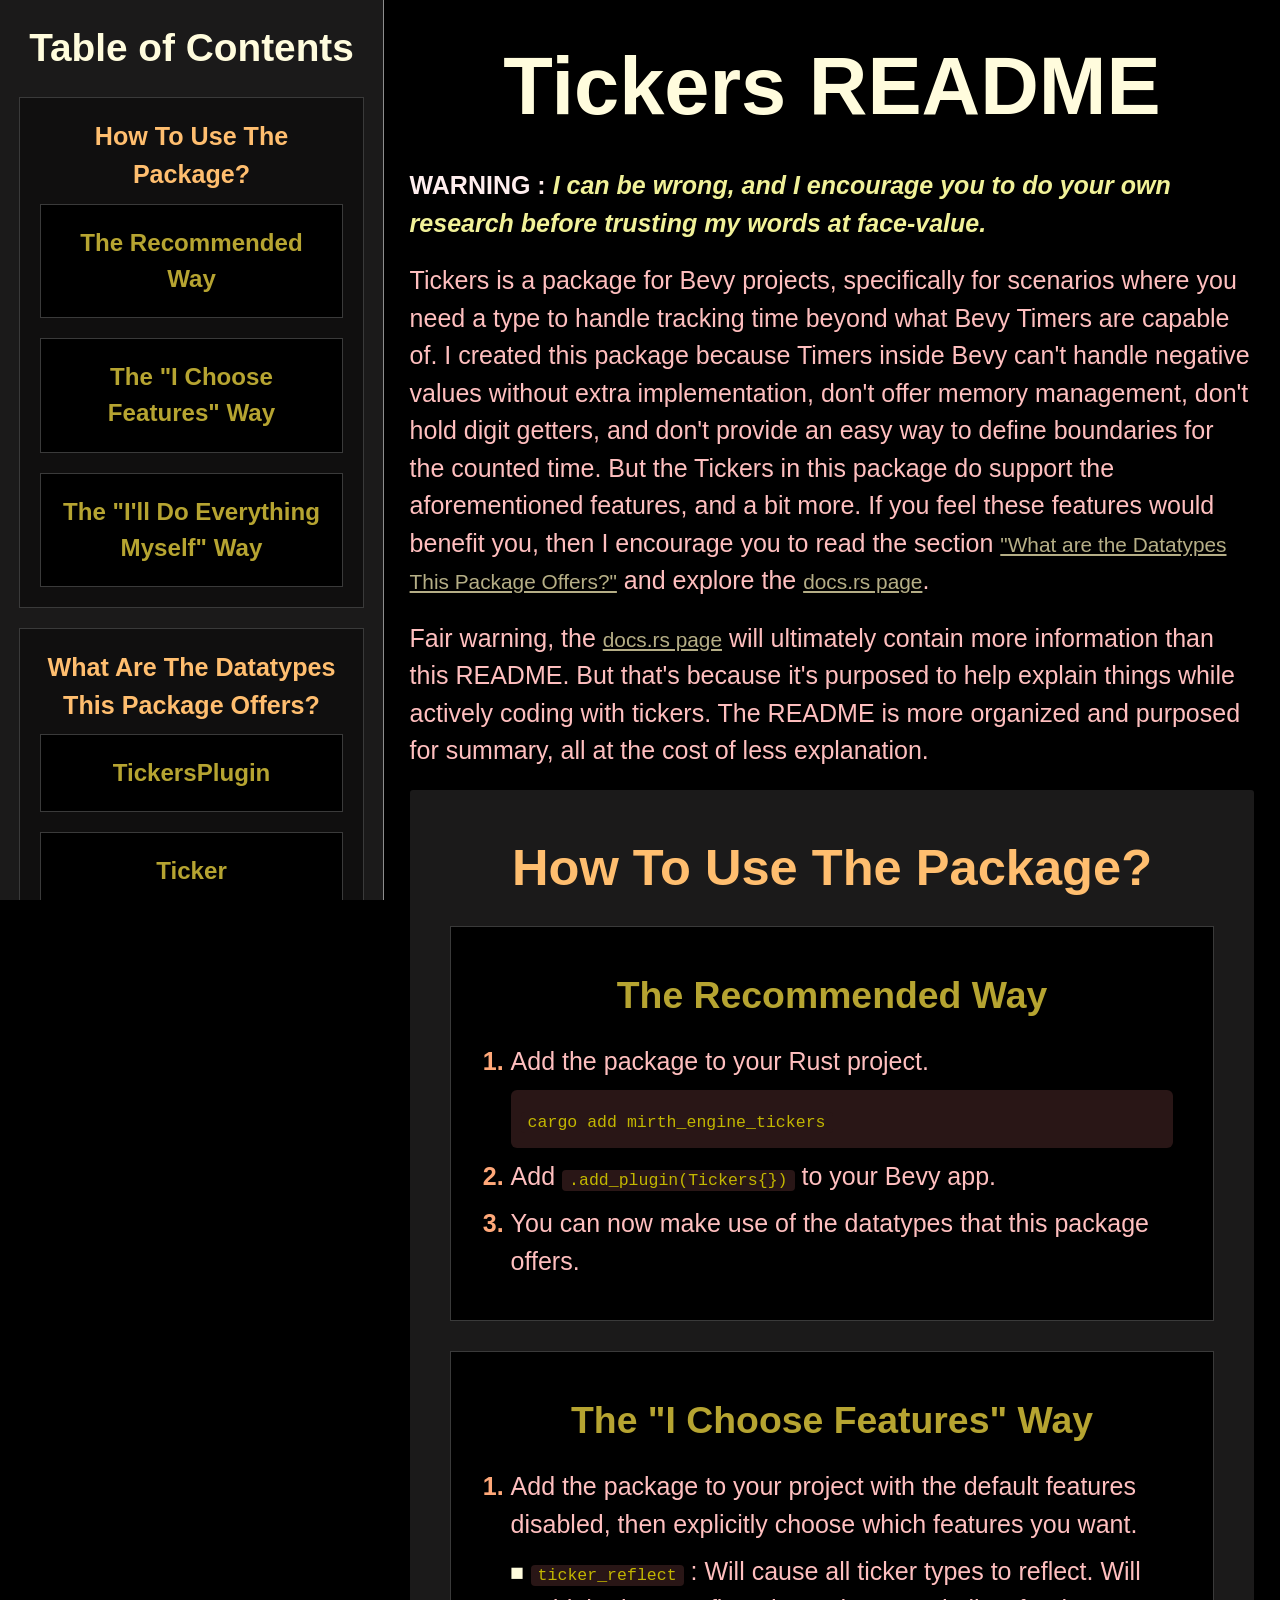
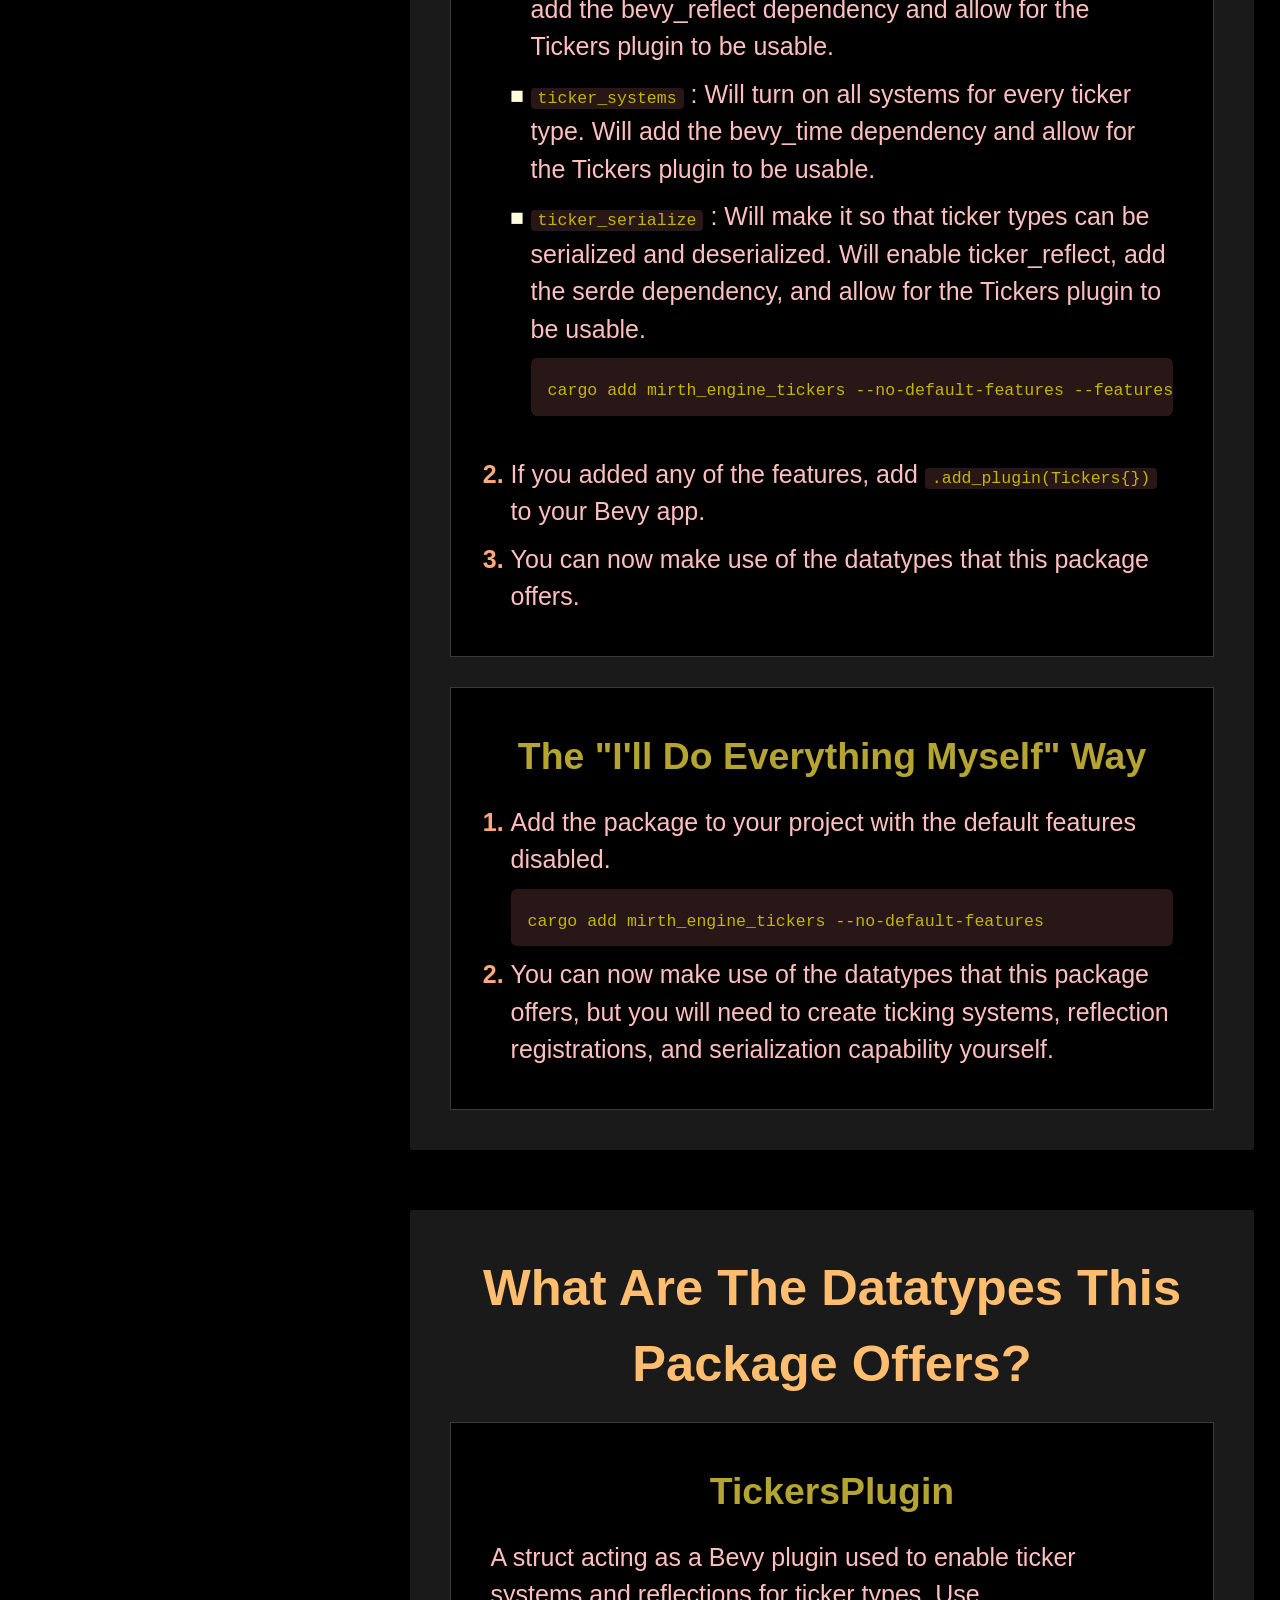
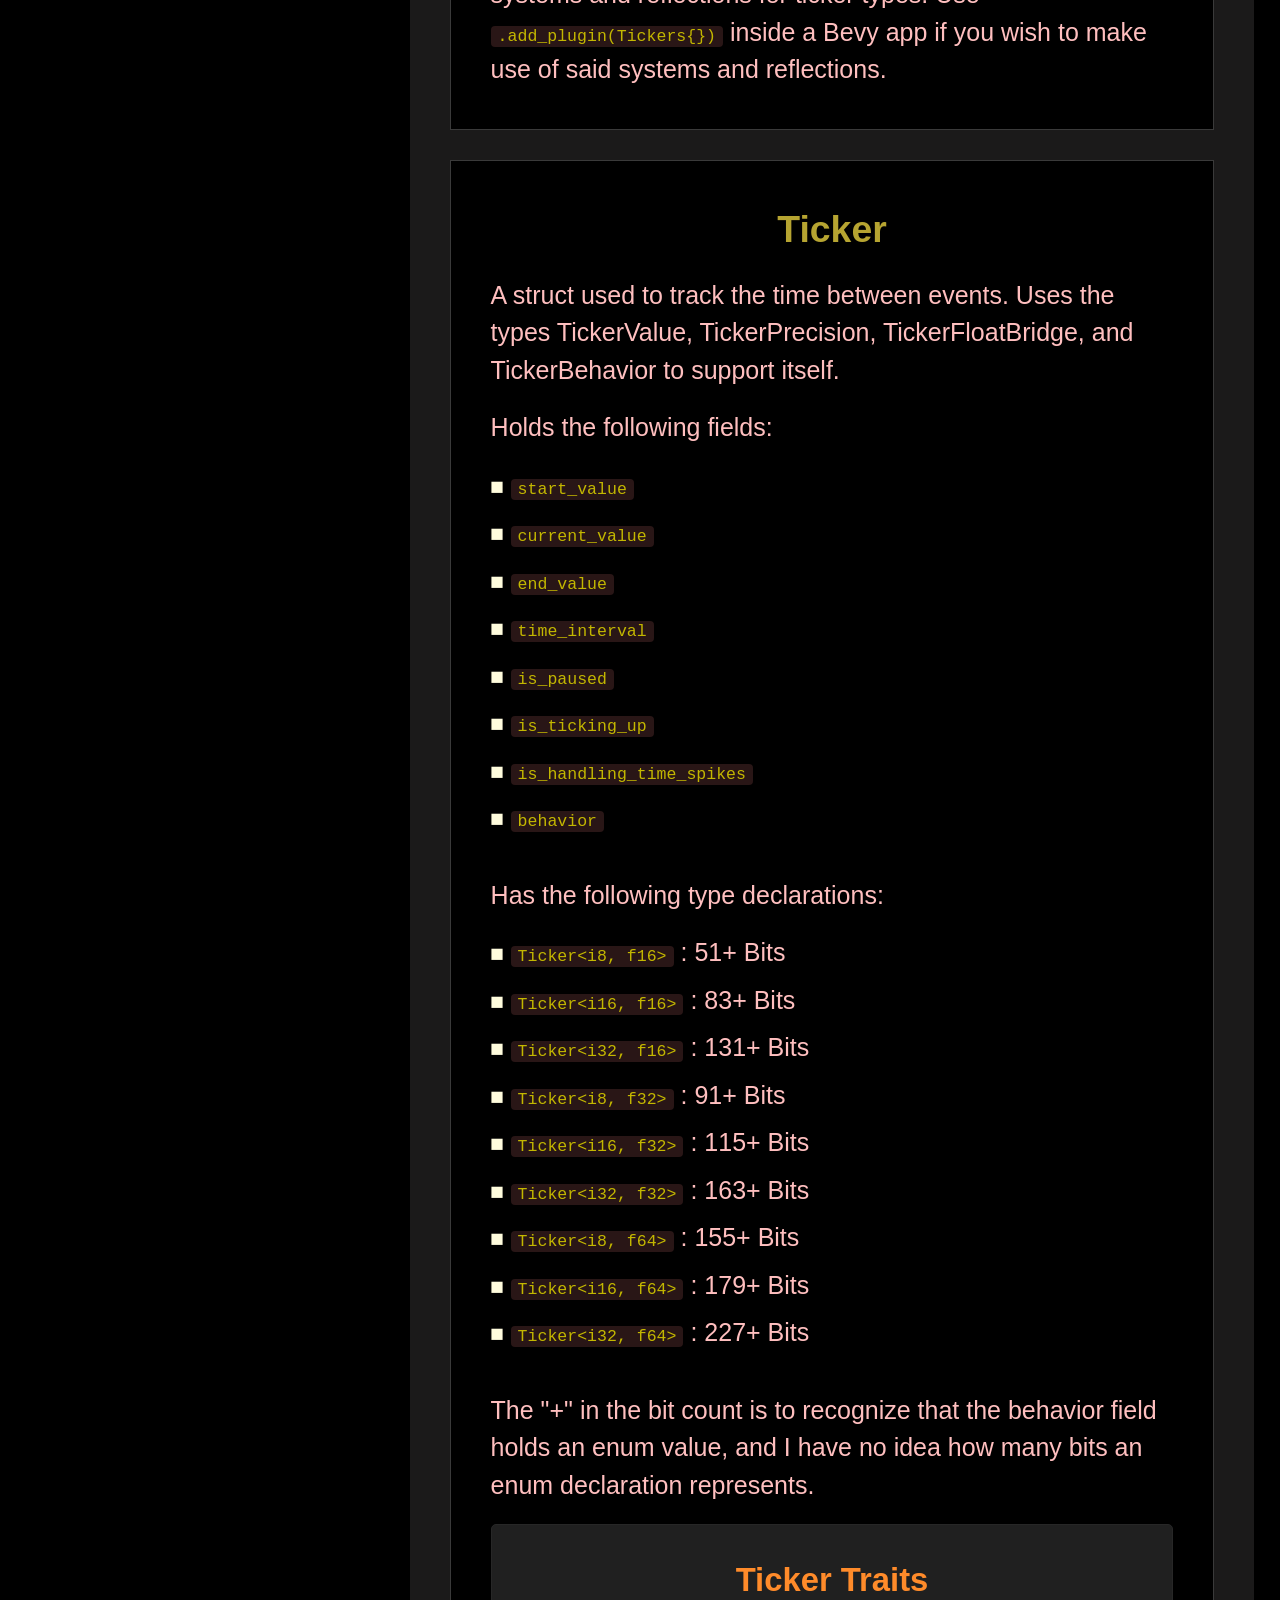
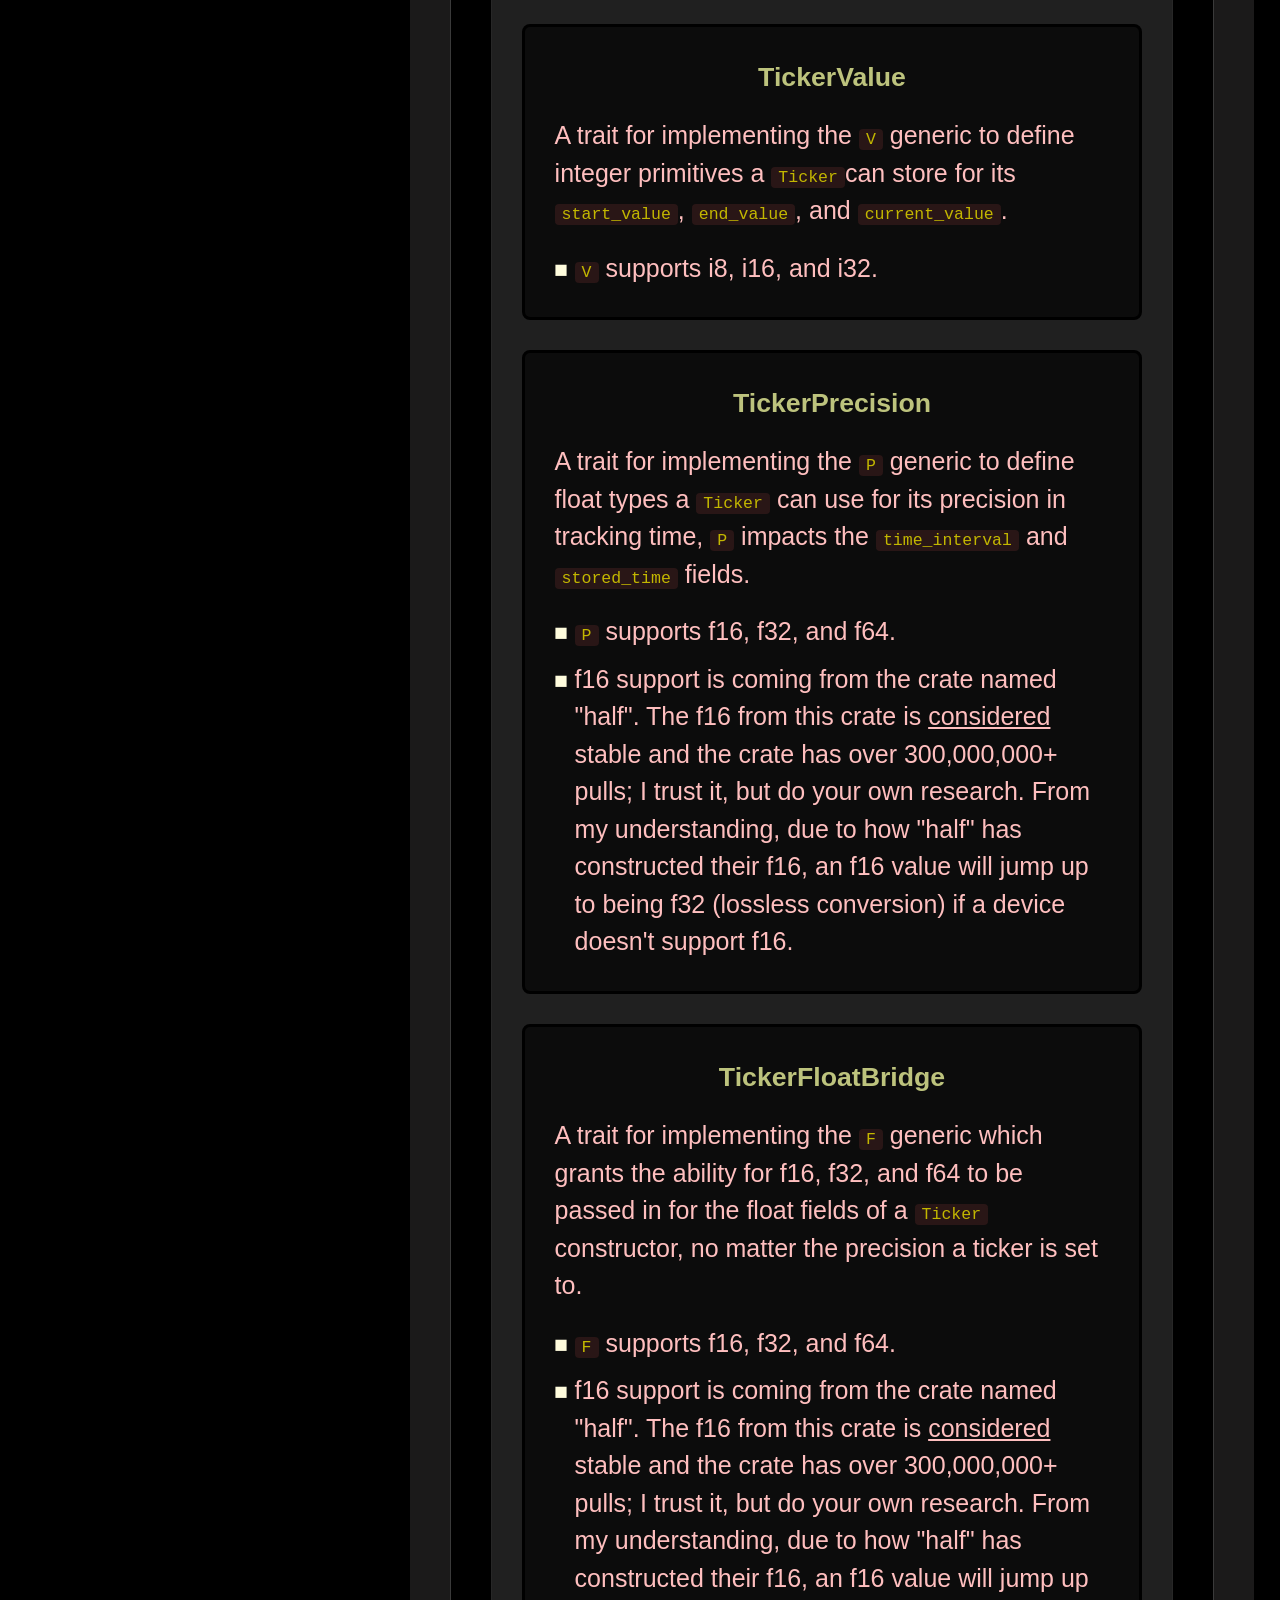
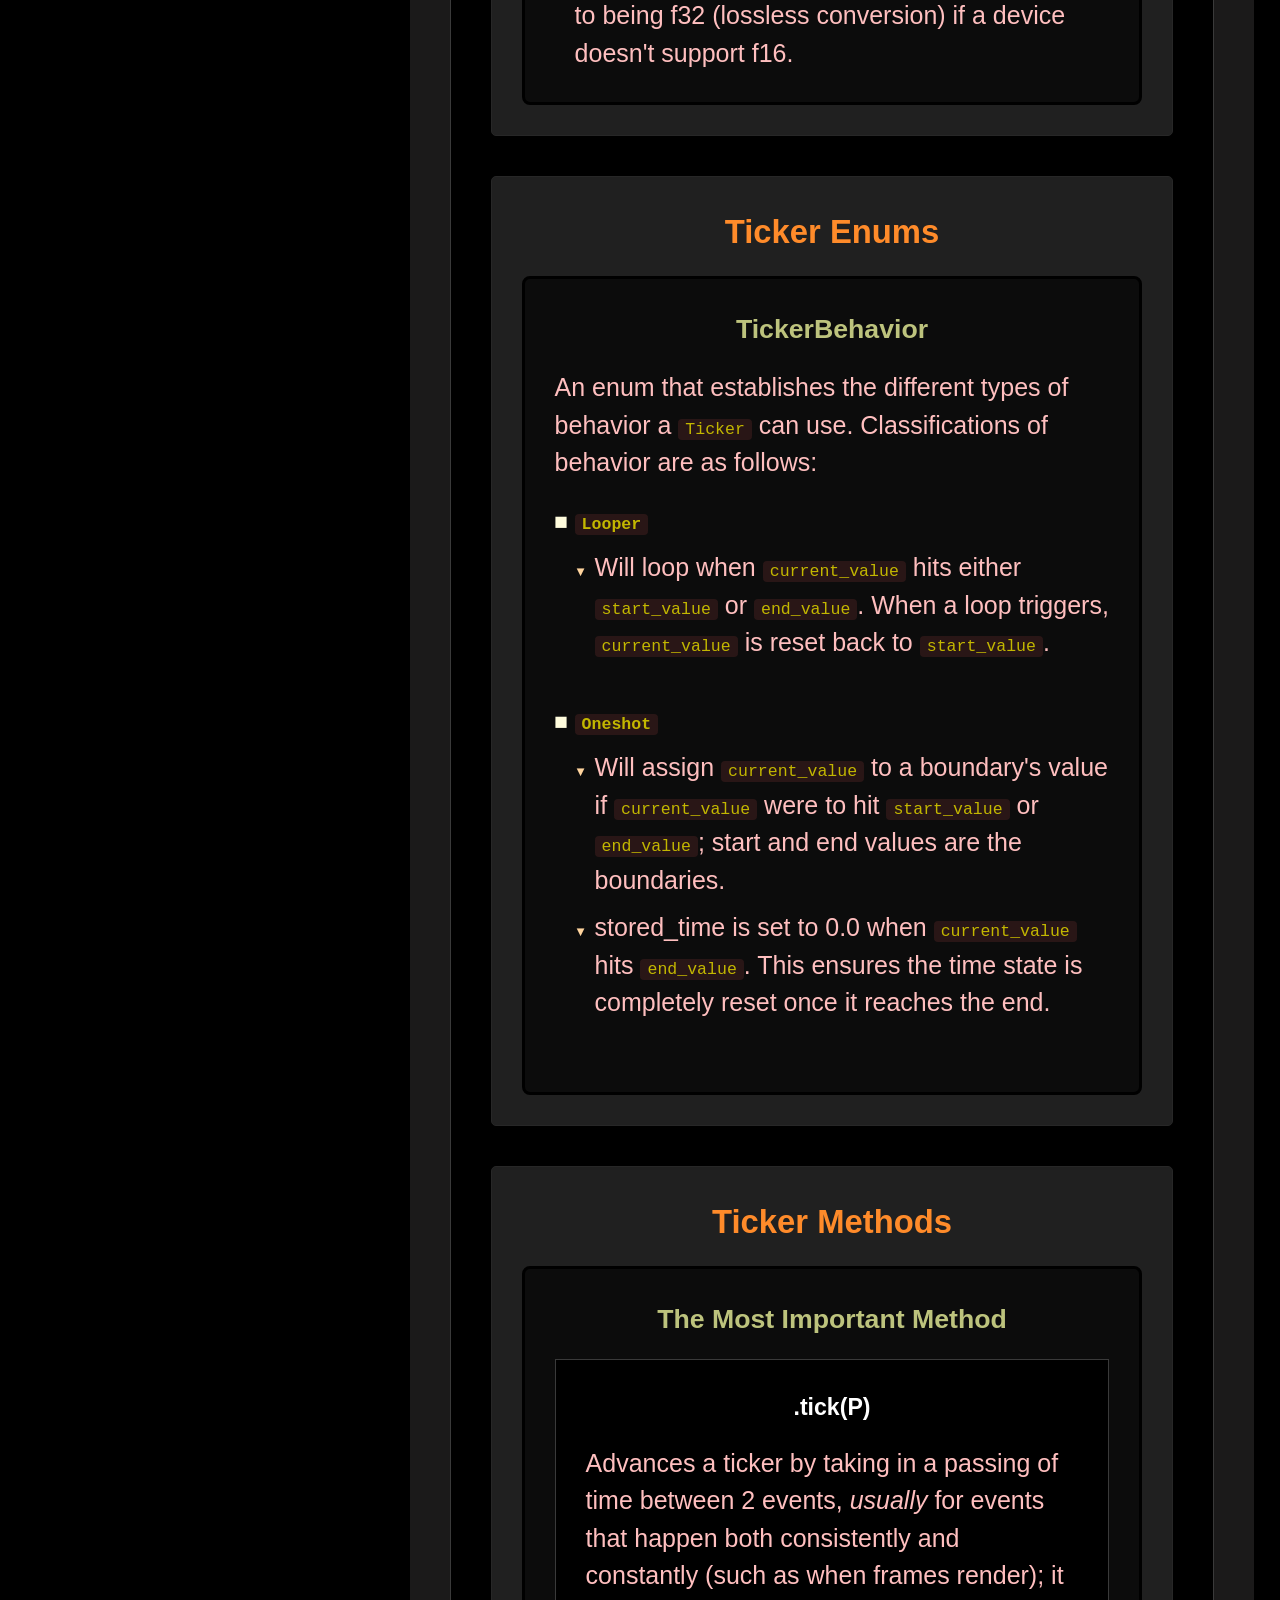
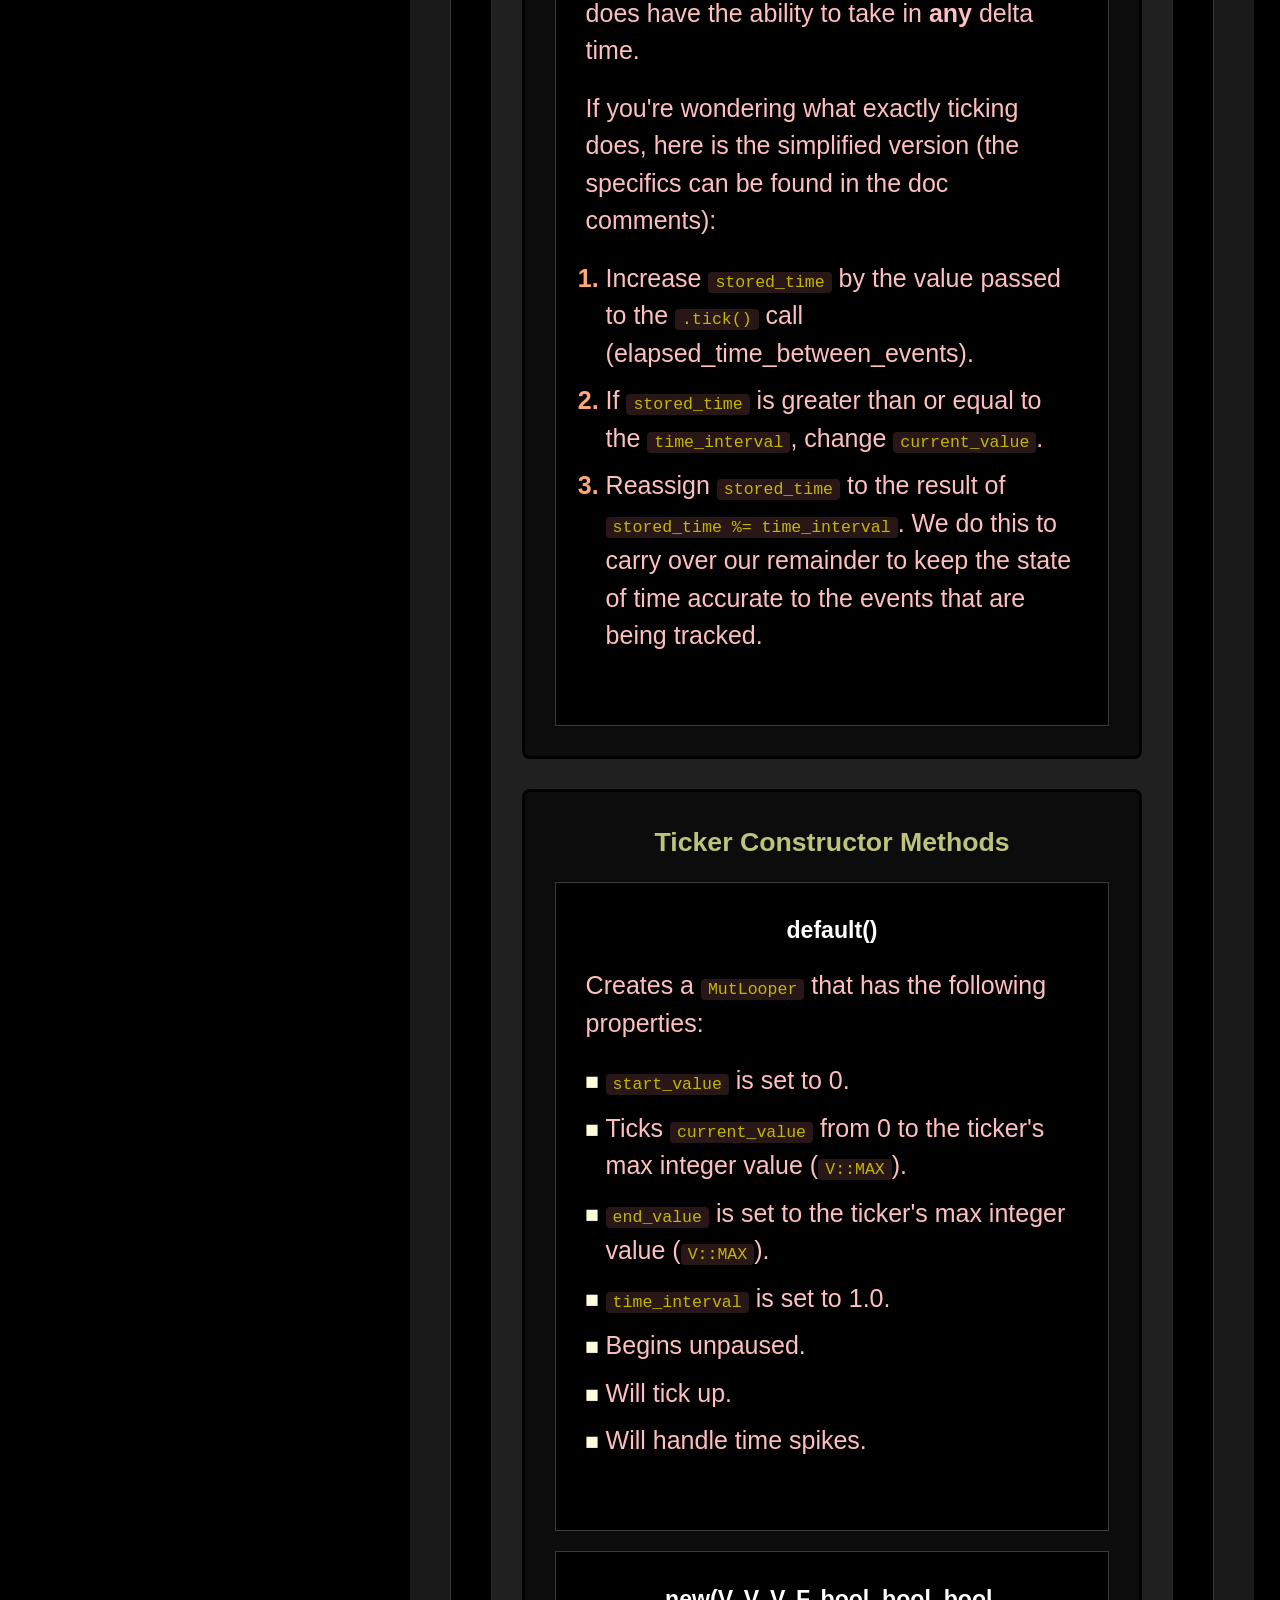
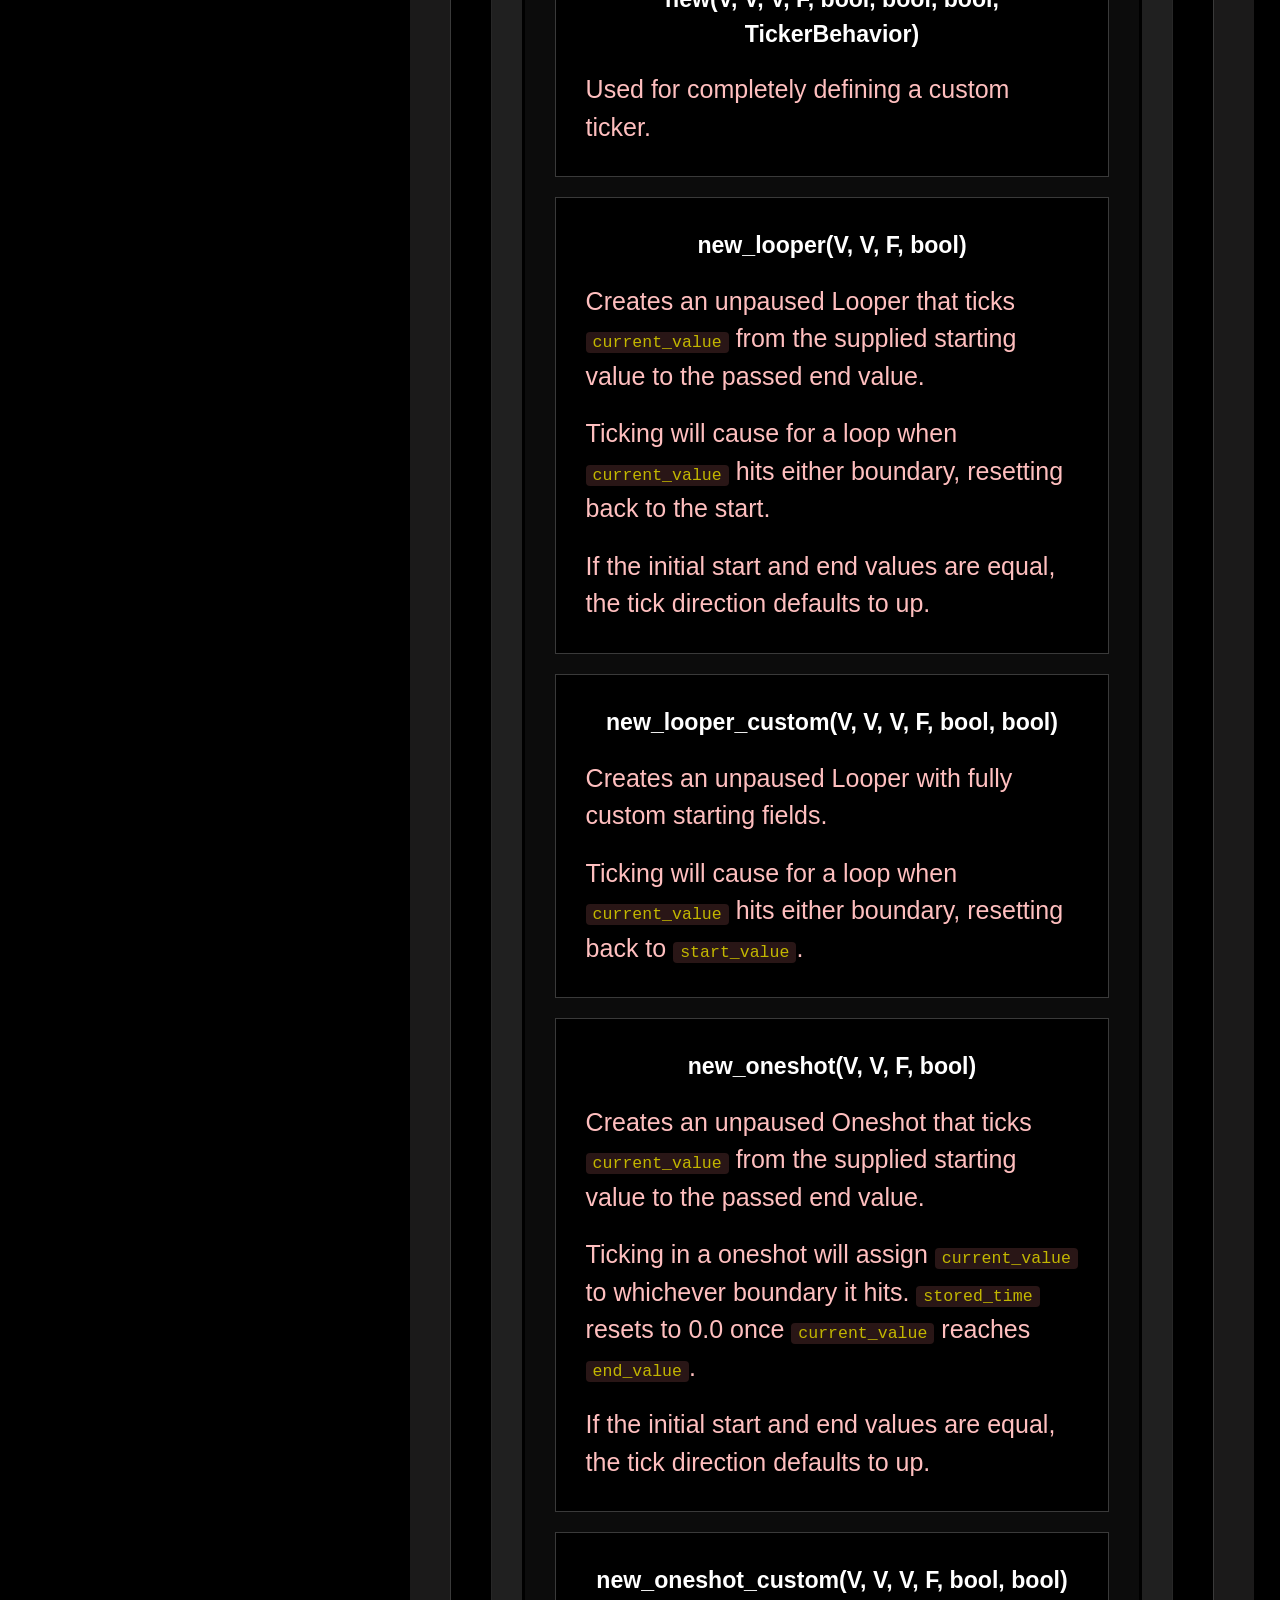
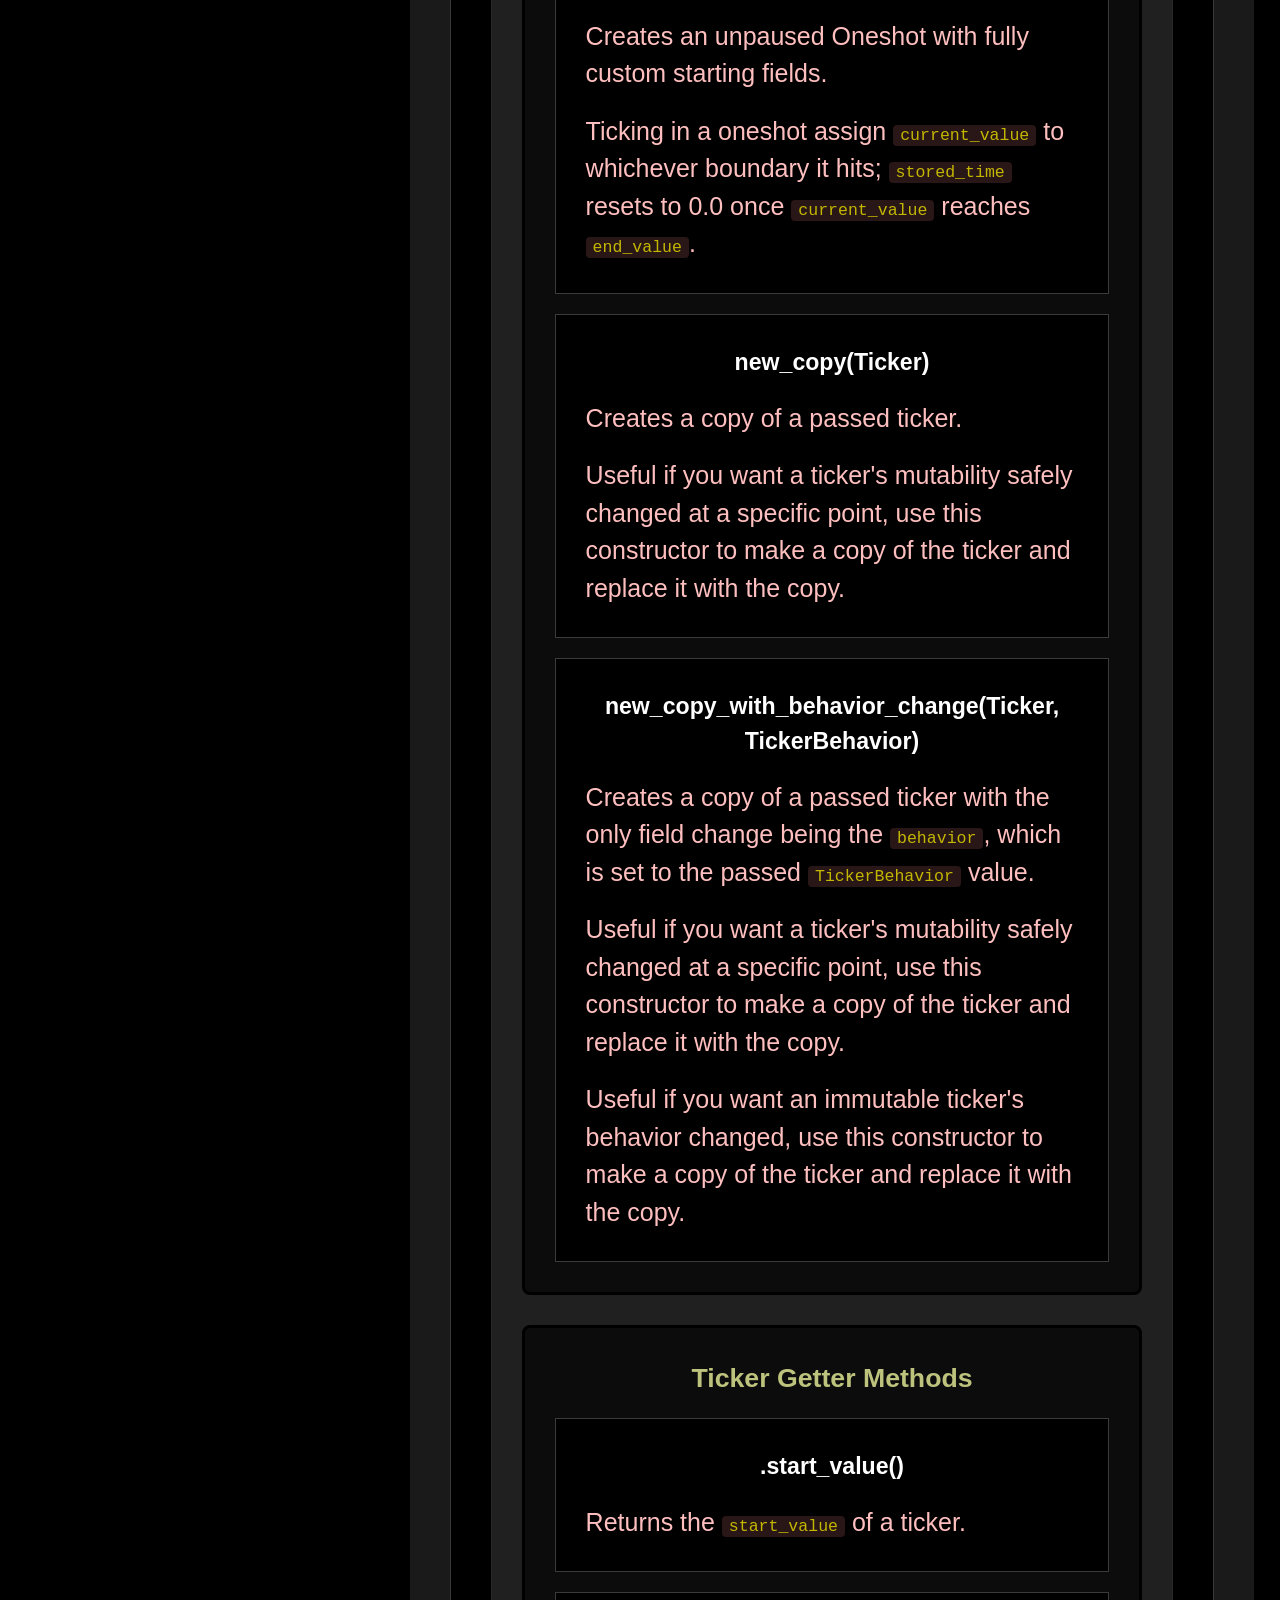
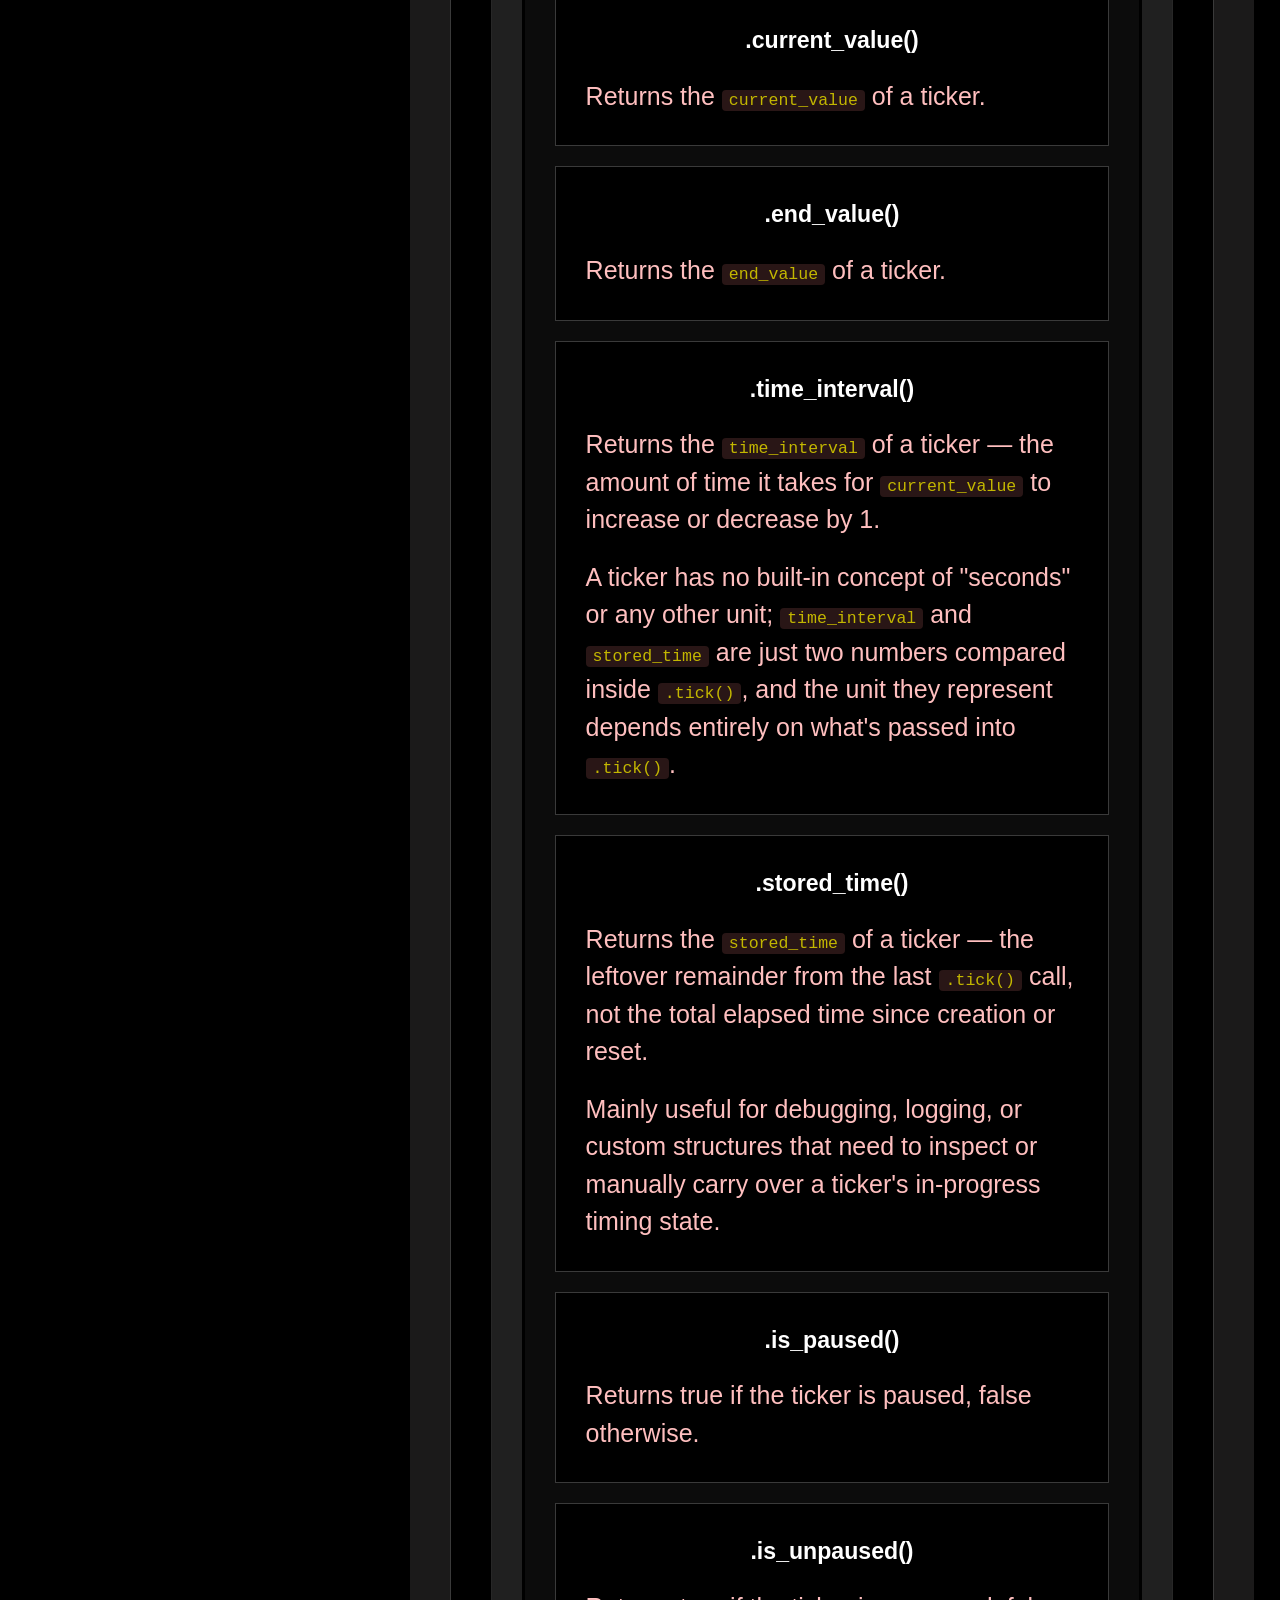
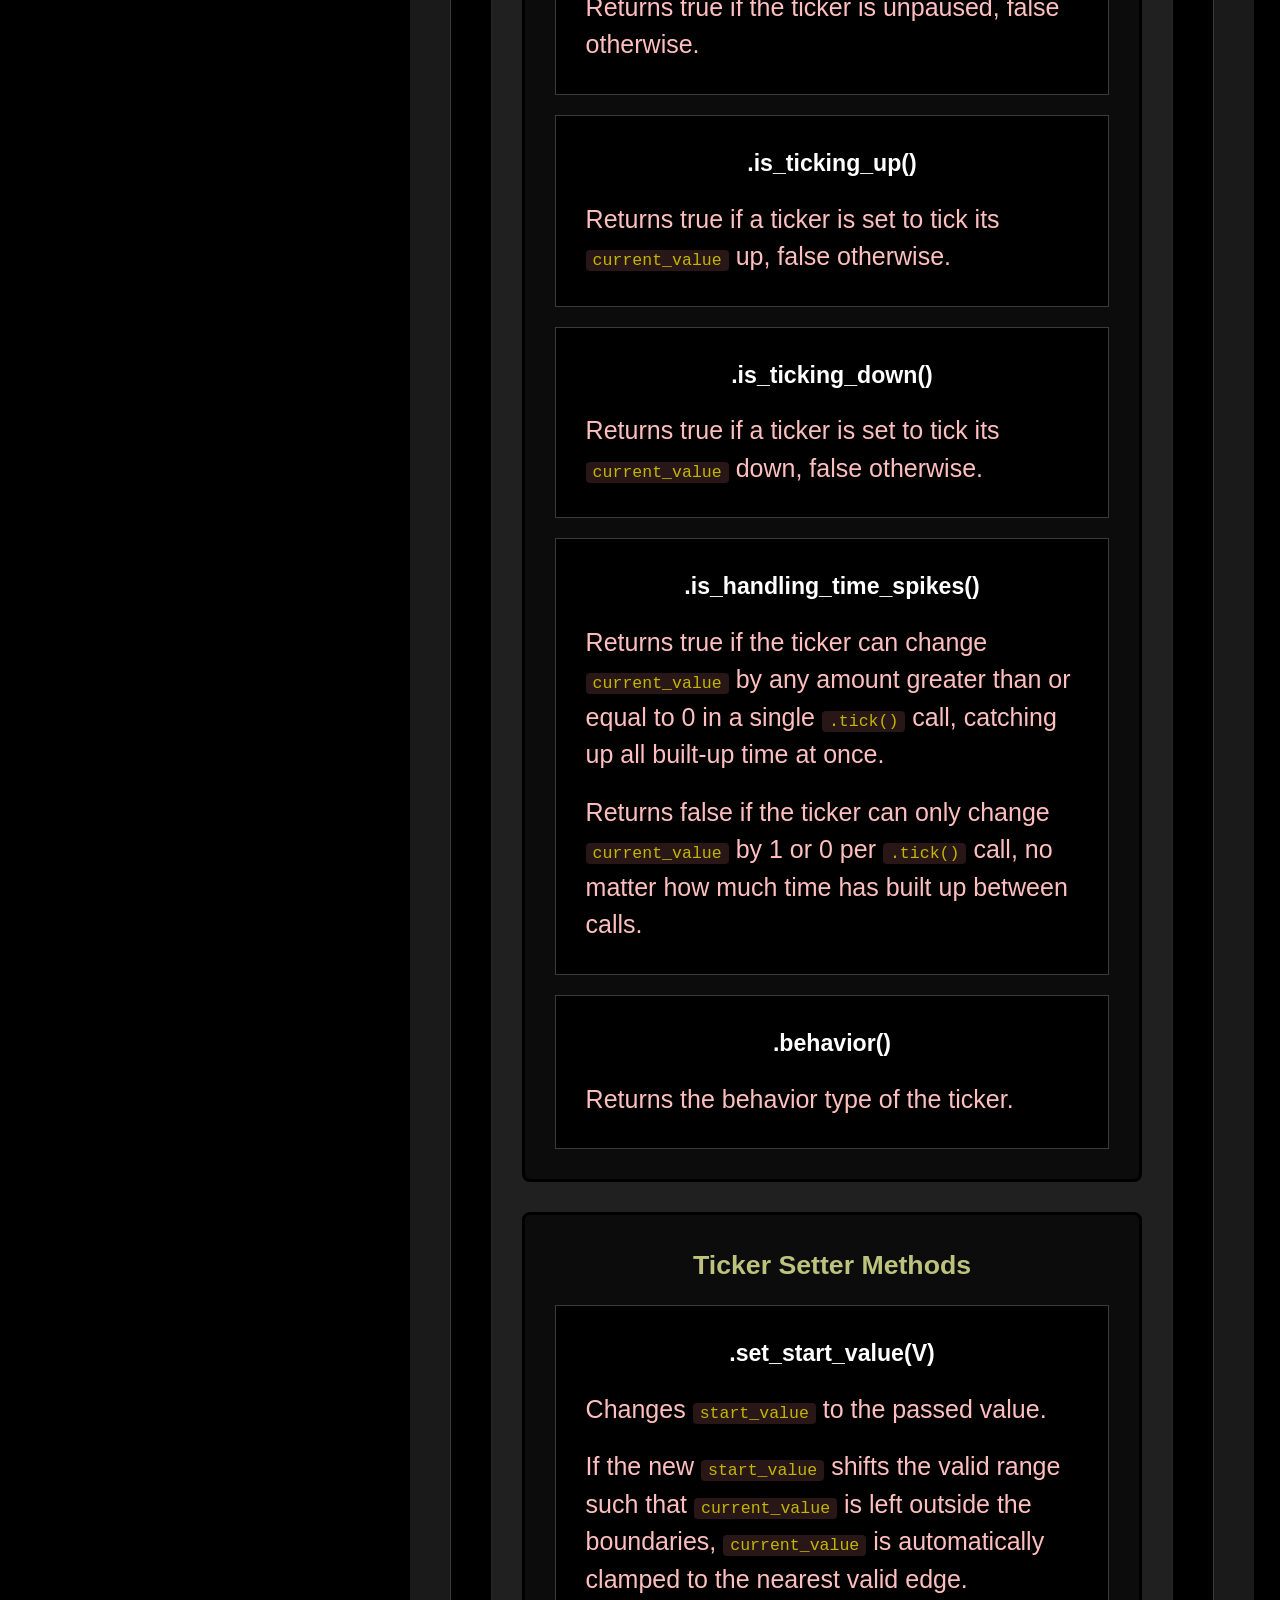
==== docs/index.html @ 47f227c2 "Changed Digit Methods I removed the normal digit methods and renamed the dda methods to just "digit_" ====
<!DOCTYPE html>
<html lang="en">

    <head>
        <meta charset="UTF-8">
        <title>README for Tickers</title>
        <link rel="stylesheet" href="readme.css">
    </head>



    <body>

        <!-- ============================================================ -->
        <!-- NAVIGATION                                                   -->
        <!-- ============================================================ -->
        <nav id="navigation">
            <h1 id="navigation_title">Table of Contents</h1>

            <!-- ToC : How To Use The Package-->
            <div class="nav_box_1">
                <a href="#how-to-use-the-package">How To Use The Package?</a>
                <div class="nav_box_2"><a href="#the-recommended-way">The Recommended Way</a></div>
                <div class="nav_box_2"><a href="#the-i-choose-features-way">The "I Choose Features" Way</a></div>
                <div class="nav_box_2"><a href="#the-i-ll-do-everything-myself-way">The "I'll Do Everything Myself" Way</a></div>
            </div>

            <!-- ToC : What Are The Datatypes This Package Offers? -->
            <div class="nav_box_1">
                <a href="#what-are-the-datatypes-this-package-offers">What Are The Datatypes This Package Offers?</a>

                <!-- ToC : TickersPlugin -->
                <div class="nav_box_2">
                    <a href="#tickersplugin">TickersPlugin</a>
                </div>

                <!-- ToC : Ticker -->
                <div class="nav_box_2">
                    <a href="#ticker">Ticker</a>

                    <!-- ToC : Ticker Traits -->
                    <div class="nav_box_3">
                        <a href="#ticker-traits">Ticker Traits</a>
                        <div class="nav_box_4"><a href="#tickervalue">TickerValue</a></div>
                        <div class="nav_box_4"><a href="#tickerprecision">TickerPrecision</a></div>
                        <div class="nav_box_4"><a href="#tickerfloatbridge">TickerFloatBridge</a></div>
                    </div>

                    <!-- ToC : Ticker Enums -->
                    <div class="nav_box_3">
                        <a href="#ticker-enums">Ticker Enums</a>
                        <div class="nav_box_4"><a href="#tickerbehavior">TickerBehavior</a></div>
                    </div>

                    <!-- ToC : Ticker Methods -->
                    <div class="nav_box_3">
                        <a href="#ticker-methods">Ticker Methods</a>

                        <!-- ToC : Ticker Tick Method -->
                        <div class="nav_box_4">
                            <a href="#the-most-important-method">The Most Important Method</a>
                            <div class="nav_box_5"><a href="#tick-p">tick</a></div>
                        </div>

                        <!-- ToC : Ticker Constructor Methods -->
                        <div class="nav_box_4">
                            <a href="#ticker-constructor-methods">Ticker Constructor Methods</a>
                            <div class="nav_box_5"><a href="#default">default()</a></div>
                            <div class="nav_box_5"><a href="#new-v-v-v-f-bool-bool-bool-tickerbehavior">new</a></div>
                            <div class="nav_box_5"><a href="#new-looper-v-v-f-bool">new_looper</a></div>
                            <div class="nav_box_5"><a href="#new-looper-custom-v-v-v-f-bool-bool">new_looper_custom</a></div>
                            <div class="nav_box_5"><a href="#new-oneshot-v-v-f-bool">new_oneshot</a></div>
                            <div class="nav_box_5"><a href="#new-oneshot-custom-v-v-v-f-bool-bool">new_oneshot_custom</a></div>
                            <div class="nav_box_5"><a href="#new-copy-ticker">new_copy</a></div>
                            <div class="nav_box_5"><a href="#new-copy-with-behavior-change-ticker-tickerbehavior">new_copy_with_behavior_change</a></div>
                        </div>

                        <!-- ToC : Ticker Getter Methods -->
                        <div class="nav_box_4">
                            <a href="#ticker-getter-methods">Ticker Getter Methods</a>
                            <div class="nav_box_5"><a href="#start-value">start_value</a></div>
                            <div class="nav_box_5"><a href="#current-value">current_value</a></div>
                            <div class="nav_box_5"><a href="#end-value">end_value</a></div>
                            <div class="nav_box_5"><a href="#time-interval">time_interval</a></div>
                            <div class="nav_box_5"><a href="#stored-time">stored_time</a></div>
                            <div class="nav_box_5"><a href="#is-paused">is_paused</a></div>
                            <div class="nav_box_5"><a href="#is-unpaused">is_unpaused</a></div>
                            <div class="nav_box_5"><a href="#is-ticking-up">is_ticking_up</a></div>
                            <div class="nav_box_5"><a href="#is-ticking-down">is_ticking_down</a></div>
                            <div class="nav_box_5"><a href="#is-handling-time-spikes">is_handling_time_spikes</a></div>
                            <div class="nav_box_5"><a href="#behavior">behavior</a></div>
                        </div>

                        <!-- ToC : Ticker Setter Methods -->
                        <div class="nav_box_4">
                            <a href="#ticker-setter-methods">Ticker Setter Methods</a>
                            <div class="nav_box_5"><a href="#set-start-value-v">set_start_value</a></div>
                            <div class="nav_box_5"><a href="#set-current-value-v">set_current_value</a></div>
                            <div class="nav_box_5"><a href="#set-end-value-v">set_end_value(V)</a></div>
                            <div class="nav_box_5"><a href="#pause">pause</a></div>
                            <div class="nav_box_5"><a href="#unpause">unpause</a></div>
                            <div class="nav_box_5"><a href="#tick-up">tick_up</a></div>
                            <div class="nav_box_5"><a href="#tick-down">tick_down</a></div>
                            <div class="nav_box_5"><a href="#start-handling-time-spikes">start_handling_time_spikes</a></div>
                            <div class="nav_box_5"><a href="#stop-handling-time-spikes">stop_handling_time_spikes</a></div>
                            <div class="nav_box_5"><a href="#set-behavior-tickerbehavior">set_behavior</a></div>
                        </div>

                        <!-- ToC : Ticker Equality Methods -->
                        <div class="nav_box_4">
                            <a href="#ticker-equality-methods">Ticker Equality Methods</a>
                            <div class="nav_box_5"><a href="#is-current-at-start">is_current_at_start</a></div>
                            <div class="nav_box_5"><a href="#is-current-at-end">is_current_at_end</a></div>
                            <div class="nav_box_5"><a href="#is-start-at-end">is_start_at_end</a></div>
                        </div>

                        <!-- ToC : Ticker Difference Methods -->
                        <div class="nav_box_4">
                            <a href="#ticker-difference-methods">Ticker Difference Methods</a>
                            <div class="nav_box_5"><a href="#difference-from-start">difference_from_start</a></div>
                            <div class="nav_box_5"><a href="#difference-from-end">difference_from_end</a></div>
                            <div class="nav_box_5"><a href="#difference-from-start-to-end">difference_from_start_to_end</a></div>
                        </div>

                        <!-- ToC : Ticker Digit Methods -->
                        <div class="nav_box_4">
                            <a href="#ticker-digit-methods">Ticker Digit-Drop Accounting Methods</a>
                            <div class="nav_box_5"><a href="#digit-2">digit_2</a></div>
                            <div class="nav_box_5"><a href="#digit-3">digit_3</a></div>
                            <div class="nav_box_5"><a href="#digit-4">digit_4</a></div>
                            <div class="nav_box_5"><a href="#digit-5">digit_5</a></div>
                            <div class="nav_box_5"><a href="#digit-6">digit_6</a></div>
                            <div class="nav_box_5"><a href="#digit-7">digit_7</a></div>
                            <div class="nav_box_5"><a href="#digit-8">digit_8</a></div>
                            <div class="nav_box_5"><a href="#digit-9">digit_9</a></div>
                        </div>

                        <!-- ToC : Ticker Add Methods -->
                        <div class="nav_box_4">
                            <a href="#ticker-sum-methods">Ticker Add Methods</a>
                            <div class="nav_box_5"><a href="#sum-to-start-value-v">sum_to_start_value</a></div>
                            <div class="nav_box_5"><a href="#sum-to-current-value-v">sum_to_current_value</a></div>
                            <div class="nav_box_5"><a href="#sum-to-end-value-v">sum_to_end_value</a></div>
                            <div class="nav_box_5"><a href="#sum-to-time-interval-p">sum_to_time_interval</a></div>
                        </div>

                        <!-- ToC : Ticker Percentage Methods -->
                        <div class="nav_box_4">
                            <a href="#ticker-percentage-methods">Ticker Percentage Methods</a>
                            <div class="nav_box_5"><a href="#percentage-completed">percentage_completed</a></div>
                            <div class="nav_box_5"><a href="#percentage-remaining">percentage_remaining</a></div>
                        </div>

                        <!-- ToC : Ticker Reset Methods -->
                        <div class="nav_box_4">
                            <a href="#ticker-reset-methods">Ticker Reset Methods</a>
                            <div class="nav_box_5"><a href="#soft-reset">soft_reset</a></div>
                            <div class="nav_box_5"><a href="#hard-reset">hard_reset</a></div>
                        </div>

                        <!-- ToC : Ticker Helper Methods -->
                        <div class="nav_box_4">
                            <a href="#ticker-helper-methods">Ticker Helper Methods</a>
                            <div class="nav_box_5"><a href="#print-information">print_information</a></div>
                        </div>

                    </div>
                </div>
            </div>
        </nav>



        <div id="page_content">

            <!-- ============================================================ -->
            <!-- INTRODUCTION                                                 -->
            <!-- ============================================================ -->
            <p id="title">Tickers README</p>
            <p><b style="color: #ffeeee">WARNING : <em style="color: #f1f198">I can be wrong, and I encourage you to do your own research before trusting my words at face-value.</em></b></p>
            <p>Tickers is a package for Bevy projects, specifically for scenarios where you need a type to handle tracking time beyond what Bevy Timers are capable of.  I created this package because Timers inside Bevy can't handle negative values without extra implementation, don't offer memory management, don't hold digit getters, and don't provide an easy way to define boundaries for the counted time.  But the Tickers in this package do support the aforementioned features, and a bit more.  If you feel these features would benefit you, then I encourage you to read the section <a href="#what-are-the-datatypes-this-package-offers">"What are the Datatypes This Package Offers?"</a> and explore the <a href="https://docs.rs/mirth_engine_tickers" target="_blank" rel="noopener noreferrer">docs.rs page</a>.</p>
            <p>Fair warning, the <a href="https://docs.rs/mirth_engine_tickers" target="_blank" rel="noopener noreferrer">docs.rs page</a> will ultimately contain more information than this README.  But that's because it's purposed to help explain things while actively coding with tickers.  The README is more organized and purposed for summary, all at the cost of less explanation.</p>

            <!-- ============================================================ -->
            <!-- HOW TO USE THE PACKAGE                                       -->
            <!-- ============================================================ -->
            <div class="block_1">
                <h1 id="how-to-use-the-package">How To Use The Package?</h1>

                <!-- The Recommended Way -->
                <div class="block_2">
                    <h2 id="the-recommended-way">The Recommended Way</h2>
                    <ol>
                        <li>Add the package to your Rust project.
                            <pre><code>cargo add mirth_engine_tickers</code></pre>
                        </li>
                        <li>Add <code>.add_plugin(Tickers{})</code> to your Bevy app.</li>
                        <li>You can now make use of the datatypes that this package offers.</li>
                    </ol>
                </div>

                <!-- The "I Choose Features" Way -->
                <div class="block_2">
                    <h2 id="the-i-choose-features-way">The "I Choose Features" Way</h2>
                    <ol>
                        <li>Add the package to your project with the default features disabled, then explicitly choose which features you want.
                            <ul>
                                <li><code class="list_header">ticker_reflect</code> : Will cause all ticker types to reflect. Will add the bevy_reflect dependency and allow for the Tickers plugin to be usable.</li>
                                <li><code class="list_header">ticker_systems</code> : Will turn on all systems for every ticker type. Will add the bevy_time dependency and allow for the Tickers plugin to be usable.</li>
                                <li>
                                    <code class="list_header">ticker_serialize</code> : Will make it so that ticker types can be serialized and deserialized. Will enable ticker_reflect, add the serde dependency, and allow for the Tickers plugin to be usable.
                                    <pre><code>cargo add mirth_engine_tickers --no-default-features --features ticker_reflect, ticker_systems, ticker_serialize</code></pre>
                                </li>
                            </ul>
                        </li>
                        <li>If you added any of the features, add <code>.add_plugin(Tickers{})</code> to your Bevy app.</li>
                        <li>You can now make use of the datatypes that this package offers.</li>
                    </ol>
                </div>

                <!-- The "I'll Do Everything Myself" Way -->
                <div class="block_2">
                    <h2 id="the-i-ll-do-everything-myself-way">The "I'll Do Everything Myself" Way</h2>
                    <ol>
                        <li>Add the package to your project with the default features disabled.
                            <pre><code>cargo add mirth_engine_tickers --no-default-features</code></pre>
                        </li>
                        <li>You can now make use of the datatypes that this package offers, but you will need to create ticking systems, reflection registrations, and serialization capability yourself.</li>
                    </ol>
                </div>

            </div>

            <!-- ============================================================ -->
            <!-- WHAT ARE THE DATATYPES THIS PACKAGE OFFERS?                  -->
            <!-- ============================================================ -->
            <div class="block_1">
                <h1 id="what-are-the-datatypes-this-package-offers">What Are The Datatypes This Package Offers?</h1>

                <!-- Tickers Plugin -->
                <div class="block_2">
                    <h2 id="tickersplugin">TickersPlugin</h2>
                    <p>A struct acting as a Bevy plugin used to enable ticker systems and reflections for ticker types.  Use <code>.add_plugin(Tickers{})</code> inside a Bevy app if you wish to make use of said systems and reflections.</p>
                </div>

                <!-- Ticker Struct -->
                <div class="block_2">
                    <h2 id="ticker">Ticker</h2>
                    <p>A struct used to track the time between events.  Uses the types TickerValue, TickerPrecision, TickerFloatBridge, and TickerBehavior to support itself.</p>
                    <p>Holds the following fields:</p>
                    <ul>
                        <li><code>start_value</code></li>
                        <li><code>current_value</code></li>
                        <li><code>end_value</code></li>
                        <li><code>time_interval</code></li>
                        <li><code>is_paused</code></li>
                        <li><code>is_ticking_up</code></li>
                        <li><code>is_handling_time_spikes</code></li>
                        <li><code>behavior</code></li>
                    </ul>

                    <p>Has the following type declarations:</p>
                    <ul>
                        <li><code>Ticker&lt;i8, f16&gt;</code> : 51+ Bits</li>
                        <li><code>Ticker&lt;i16, f16&gt;</code> : 83+ Bits</li>
                        <li><code>Ticker&lt;i32, f16&gt;</code> : 131+ Bits</li>
                        <li><code>Ticker&lt;i8, f32&gt;</code> : 91+ Bits</li>
                        <li><code>Ticker&lt;i16, f32&gt;</code> : 115+ Bits</li>
                        <li><code>Ticker&lt;i32, f32&gt;</code> : 163+ Bits</li>
                        <li><code>Ticker&lt;i8, f64&gt;</code> : 155+ Bits</li>
                        <li><code>Ticker&lt;i16, f64&gt;</code> : 179+ Bits</li>
                        <li><code>Ticker&lt;i32, f64&gt;</code> : 227+ Bits</li>
                    </ul>
                    <p>The "+" in the bit count is to recognize that the behavior field holds an enum value, and I have no idea how many bits an enum declaration represents.</p>

                    <!-- Ticker Traits -->
                    <div class="block_3">
                        <h3 id="ticker-traits">Ticker Traits</h3>

                        <!-- TickerValue -->
                        <div class="block_4">
                            <h4 id="tickervalue">TickerValue</h4>
                            <p>A trait for implementing the <code>V</code> generic to define integer primitives a <code>Ticker</code>can store for its <code>start_value</code>, <code>end_value</code>, and <code>current_value</code>.</p>
                            <ul><li><code>V</code> supports i8, i16, and i32.</li></ul>
                        </div>

                        <!-- TickerPrecision -->
                        <div class="block_4">
                            <h4 id="tickerprecision">TickerPrecision</h4>
                            <p>A trait for implementing the <code>P</code> generic to define float types a <code>Ticker</code> can use for its precision in tracking time, <code>P</code> impacts the <code>time_interval</code> and <code>stored_time</code> fields.</p>
                            <ul>
                                <li><code>P</code> supports f16, f32, and f64.</li>
                                <li>f16 support is coming from the crate named "half".  The f16 from this crate is <u>considered</u> stable and the crate has over 300,000,000+ pulls; I trust it, but do your own research.  From my understanding, due to how "half" has constructed their f16, an f16 value will jump up to being f32 (lossless conversion) if a device doesn't support f16.</li>
                            </ul>
                        </div>

                        <!-- TickerFloatBridge -->
                        <div class="block_4">
                            <h4 id="tickerfloatbridge">TickerFloatBridge</h4>
                            <p>A trait for implementing the <code>F</code> generic which grants the ability for f16, f32, and f64 to be passed in for the float fields of a <code>Ticker</code> constructor, no matter the precision a ticker is set to.</p>
                            <ul>
                                <li><code>F</code> supports f16, f32, and f64.</li>
                                <li>f16 support is coming from the crate named "half".  The f16 from this crate is <u>considered</u> stable and the crate has over 300,000,000+ pulls; I trust it, but do your own research.  From my understanding, due to how "half" has constructed their f16, an f16 value will jump up to being f32 (lossless conversion) if a device doesn't support f16.</li>
                            </ul>
                        </div>

                    </div>


                    <!-- Ticker Enums -->
                    <div class="block_3">
                        <h3 id="ticker-enums">Ticker Enums</h3>

                        <!-- TickerBehavior -->
                        <div class="block_4">
                            <h4 id="tickerbehavior">TickerBehavior</h4>
                            <p>An enum that establishes the different types of behavior a <code>Ticker</code> can use.  Classifications of behavior are as follows:</p>
                            <ul>

                                <!-- Looper Behavior -->
                                <li>
                                    <b><code>Looper</code></b>
                                    <ul>
                                        <li>Will loop when <code>current_value</code> hits either <code>start_value</code> or <code>end_value</code>.  When a loop triggers, <code>current_value</code> is reset back to <code>start_value</code>.</li>
                                    </ul>
                                </li>

                                <!-- Oneshot Behavior -->
                                <li>
                                    <b><code>Oneshot</code></b>
                                    <ul>
                                        <li>Will assign <code>current_value</code> to a boundary's value if <code>current_value</code> were to hit <code>start_value</code> or <code>end_value</code>; start and end values are the boundaries.</li>
                                        <li>stored_time is set to 0.0 when <code>current_value</code> hits <code>end_value</code>.  This ensures the time state is completely reset once it reaches the end.</li>
                                    </ul>
                                </li>

                            </ul>
                        </div>
                    </div>


                    <!-- Ticker Methods -->
                    <div class="block_3">
                        <h3 id="ticker-methods">Ticker Methods</h3>

                        <!-- Tick Method -->
                        <div class="block_4">
                            <h4 id="the-most-important-method">The Most Important Method</h4>
                            <div class="block_5">
                                <h5 id="tick-p">.tick(P)</h5>
                                <p>Advances a ticker by taking in a passing of time between 2 events, <i>usually</i> for events that happen both consistently and constantly (such as when frames render); it does have the ability to take in <b>any</b> delta time.</p>
                                <p>If you're wondering what exactly ticking does, here is the simplified version (the specifics can be found in the doc comments):</p>
                                <ol>
                                    <li>Increase <code>stored_time</code> by the value passed to the <code>.tick()</code> call (elapsed_time_between_events).</li>
                                    <li>If <code>stored_time</code> is greater than or equal to the <code>time_interval</code>, change <code>current_value</code>.</li>
                                    <li>Reassign <code>stored_time</code> to the result of <code>stored_time %= time_interval</code>.  We do this to carry over our remainder to keep the state of time accurate to the events that are being tracked.</li>
                                </ol>
                            </div>
                        </div>

                        <!-- Ticker Constructor Methods -->
                        <div class="block_4">
                            <h4 id="ticker-constructor-methods">Ticker Constructor Methods</h4>

                            <!-- default -->
                            <div class="block_5">
                                <h5 id="default">default()</h5>
                                <p>Creates a <code>MutLooper</code> that has the following properties:</p>
                                <ul>
                                    <li><code>start_value</code> is set to 0.</li>
                                    <li>Ticks <code>current_value</code> from 0 to the ticker's max integer value (<code>V::MAX</code>).</li>
                                    <li><code>end_value</code> is set to the ticker's max integer value (<code>V::MAX</code>).</li>
                                    <li><code>time_interval</code> is set to 1.0.</li>
                                    <li>Begins unpaused.</li>
                                    <li>Will tick up.</li>
                                    <li>Will handle time spikes.</li>
                                </ul>
                            </div>

                            <!-- new -->
                            <div class="block_5">
                                <h5 id="new-v-v-v-f-bool-bool-bool-tickerbehavior">new(V, V, V, F, bool, bool, bool, TickerBehavior)</h5>
                                <p>Used for completely defining a custom ticker.</p>
                            </div>

                            <!-- new_looper -->
                            <div class="block_5">
                                <h5 id="new-looper-v-v-f-bool">new_looper(V, V, F, bool)</h5>
                                <p>Creates an unpaused Looper that ticks <code>current_value</code> from the supplied starting value to the passed end value.</p>
                                <p>Ticking will cause for a loop when <code>current_value</code> hits either boundary, resetting back to the start.</p>
                                <p>If the initial start and end values are equal, the tick direction defaults to up.</p>
                            </div>

                            <!-- new_looper_custom -->
                            <div class="block_5">
                                <h5 id="new-looper-custom-v-v-v-f-bool-bool">new_looper_custom(V, V, V, F, bool, bool)</h5>
                                <p>Creates an unpaused Looper with fully custom starting fields.</p>
                                <p>Ticking will cause for a loop when <code>current_value</code> hits either boundary, resetting back to <code>start_value</code>.</p>
                            </div>

                            <!-- new_oneshot -->
                            <div class="block_5">
                                <h5 id="new-oneshot-v-v-f-bool">new_oneshot(V, V, F, bool)</h5>
                                <p>Creates an unpaused Oneshot that ticks <code>current_value</code> from the supplied starting value to the passed end value.</p>
                                <p>Ticking in a oneshot will assign <code>current_value</code> to whichever boundary it hits. <code>stored_time</code> resets to 0.0 once <code>current_value</code> reaches <code>end_value</code>.</p>
                                <p>If the initial start and end values are equal, the tick direction defaults to up.</p>
                            </div>

                            <!-- new_oneshot_custom -->
                            <div class="block_5">
                                <h5 id="new-oneshot-custom-v-v-v-f-bool-bool">new_oneshot_custom(V, V, V, F, bool, bool)</h5>
                                <p>Creates an unpaused Oneshot with fully custom starting fields.</p>
                                <p>Ticking in a oneshot assign <code>current_value</code> to whichever boundary it hits; <code>stored_time</code> resets to 0.0 once <code>current_value</code> reaches <code>end_value</code>.</p>
                            </div>

                            <!-- new_copy -->
                            <div class="block_5">
                                <h5 id="new-copy-ticker">new_copy(Ticker)</h5>
                                <p>Creates a copy of a passed ticker.</p>
                                <p>Useful if you want a ticker's mutability safely changed at a specific point, use this constructor to make a copy of the ticker and replace it with the copy.</p>
                            </div>

                            <!-- new_copy_with_behavior_change -->
                            <div class="block_5">
                                <h5 id="new-copy-with-behavior-change-ticker-tickerbehavior">new_copy_with_behavior_change(Ticker, TickerBehavior)</h5>
                                <p>Creates a copy of a passed ticker with the only field change being the <code>behavior</code>, which is set to the passed <code>TickerBehavior</code> value.</p>
                                <p>Useful if you want a ticker's mutability safely changed at a specific point, use this constructor to make a copy of the ticker and replace it with the copy.</p>
                                <p>Useful if you want an immutable ticker's behavior changed, use this constructor to make a copy of the ticker and replace it with the copy.</p>
                            </div>

                        </div>



                        <!-- Ticker Getter Methods -->
                        <div class="block_4">
                            <h4 id="ticker-getter-methods">Ticker Getter Methods</h4>

                            <!-- start_value -->
                            <div class="block_5">
                                <h5 id="start-value">.start_value()</h5>
                                <p>Returns the <code>start_value</code> of a ticker.</p>
                            </div>

                            <!-- current_value -->
                            <div class="block_5">
                                <h5 id="current-value">.current_value()</h5>
                                <p>Returns the <code>current_value</code> of a ticker.</p>
                            </div>

                            <!-- end_value -->
                            <div class="block_5">
                                <h5 id="end-value">.end_value()</h5>
                                <p>Returns the <code>end_value</code> of a ticker.</p>
                            </div>

                            <!-- time_interval -->
                            <div class="block_5">
                                <h5 id="time-interval">.time_interval()</h5>
                                <p>Returns the <code>time_interval</code> of a ticker — the amount of time it takes for <code>current_value</code> to increase or decrease by 1.</p>
                                <p>A ticker has no built-in concept of "seconds" or any other unit; <code>time_interval</code> and <code>stored_time</code> are just two numbers compared inside <code>.tick()</code>, and the unit they represent depends entirely on what's passed into <code>.tick()</code>.</p>
                            </div>

                            <!-- stored_time -->
                            <div class="block_5">
                                <h5 id="stored-time">.stored_time()</h5>
                                <p>Returns the <code>stored_time</code> of a ticker — the leftover remainder from the last <code>.tick()</code> call, not the total elapsed time since creation or reset.</p>
                                <p>Mainly useful for debugging, logging, or custom structures that need to inspect or manually carry over a ticker's in-progress timing state.</p>
                            </div>

                            <!-- is_paused -->
                            <div class="block_5">
                                <h5 id="is-paused">.is_paused()</h5>
                                <p>Returns true if the ticker is paused, false otherwise.</p>
                            </div>

                            <!-- is_unpaused -->
                            <div class="block_5">
                                <h5 id="is-unpaused">.is_unpaused()</h5>
                                <p>Returns true if the ticker is unpaused, false otherwise.</p>
                            </div>

                            <!-- is_ticking_up -->
                            <div class="block_5">
                                <h5 id="is-ticking-up">.is_ticking_up()</h5>
                                <p>Returns true if a ticker is set to tick its <code>current_value</code> up, false otherwise.</p>
                            </div>

                            <!-- is_ticking_down -->
                            <div class="block_5">
                                <h5 id="is-ticking-down">.is_ticking_down()</h5>
                                <p>Returns true if a ticker is set to tick its <code>current_value</code> down, false otherwise.</p>
                            </div>

                            <!-- is_handling_time_spikes -->
                            <div class="block_5">
                                <h5 id="is-handling-time-spikes">.is_handling_time_spikes()</h5>
                                <p>Returns true if the ticker can change <code>current_value</code> by any amount greater than or equal to 0 in a single <code>.tick()</code> call, catching up all built-up time at once.</p>
                                <p>Returns false if the ticker can only change <code>current_value</code> by 1 or 0 per <code>.tick()</code> call, no matter how much time has built up between calls.</p>
                            </div>

                            <!-- behavior -->
                            <div class="block_5">
                                <h5 id="behavior">.behavior()</h5>
                                <p>Returns the behavior type of the ticker.</p>
                            </div>

                        </div>



                        <!-- Ticker Setter Methods -->
                        <div class="block_4">
                            <h4 id="ticker-setter-methods">Ticker Setter Methods</h4>

                            <!-- set_start_value -->
                            <div class="block_5">
                                <h5 id="set-start-value-v">.set_start_value(V)</h5>
                                <p>Changes <code>start_value</code> to the passed value.</p>
                                <p>If the new <code>start_value</code> shifts the valid range such that <code>current_value</code> is left outside the boundaries, <code>current_value</code> is automatically clamped to the nearest valid edge. <code>start_value</code> itself cannot go outside <code>V::MIN</code> to <code>V::MAX</code> and will be clamped down if it does.</p>
                            </div>

                            <!-- set_current_value -->
                            <div class="block_5">
                                <h5 id="set-current-value-v">.set_current_value(V)</h5>
                                <p>Changes <code>current_value</code> to the passed value.</p>
                                <p><code>current_value</code> cannot go outside the range that <code>start_value</code> and <code>end_value</code> create and will be clamped down if it does.</p>
                            </div>

                            <!-- set_end_value -->
                            <div class="block_5">
                                <h5 id="set-end-value-v">.set_end_value(V)</h5>
                                <p>Changes <code>end_value</code> to the passed value.</p>
                                <p>If the new <code>end_value</code> shifts the valid range such that <code>current_value</code> is left outside the boundaries, <code>current_value</code> is automatically clamped to the nearest valid edge. <code>end_value</code> itself cannot go outside <code>V::MIN</code> to <code>V::MAX</code> and will be clamped down if it does.</p>
                            </div>

                            <!-- pause -->
                            <div class="block_5">
                                <h5 id="pause">.pause()</h5>
                                <p>Prevents <code>.tick()</code> calls on a ticker from doing their job.</p>
                            </div>

                            <!-- pause -->
                            <div class="block_5">
                                <h5 id="unpause">.unpause()</h5>
                                <p>Allows <code>.tick()</code> calls on a ticker to do their job.</p>
                            </div>

                            <!-- tick_up -->
                            <div class="block_5">
                                <h5 id="tick-up">.tick_up()</h5>
                                <p>Causes the ticker's <code>current_value</code> to count up.</p>
                            </div>

                            <!-- tick_down -->
                            <div class="block_5">
                                <h5 id="tick-down">.tick_down()</h5>
                                <p>Causes the ticker's <code>current_value</code> to count down.</p>
                            </div>

                            <!-- start_handling_time_spikes -->
                            <div class="block_5">
                                <h5 id="start-handling-time-spikes">.start_handling_time_spikes()</h5>
                                <p>Makes it so that <code>.tick()</code> calls on a ticker add or subtract all built-up integer time since the last <code>.tick()</code> call to <code>current_value</code> (direction depends on <code>is_ticking_up</code>), with any floating remainder carried over into <code>stored_time</code> for the next call.</p>
                            </div>

                            <!-- stop_handling_time_spikes -->
                            <div class="block_5">
                                <h5 id="stop-handling-time-spikes">.stop_handling_time_spikes()</h5>
                                <p>Makes it so that <code>.tick()</code> calls on a ticker only add or subtract 1 to <code>current_value</code> (direction depends on <code>is_ticking_up</code>), no matter how much time has built up between calls.</p>
                            </div>

                            <!-- set_behavior -->
                            <div class="block_5">
                                <h5 id="set-behavior-tickerbehavior">.set_behavior(TickerBehavior)</h5>
                                <p>Switches the behavior of a ticker to the passed <code>TickerBehavior</code> type.</p>
                                <p>Does not work for tickers with immutable behavior — use the <code>new_copy_with_behavior_change</code> constructor to change an immutable ticker with an undesirable behavior to a ticker that has a desirable behavior. The copy can be used to substitute the original.
                            </div>

                        </div>



                        <!-- Ticker Equality Methods -->
                        <div class="block_4">
                            <h4 id="ticker-equality-methods">Ticker Equality Methods</h4>

                            <!-- is_current_at_start -->
                            <div class="block_5">
                                <h5 id="is-current-at-start">.is_current_at_start()</h5>
                                <p>Returns true if <code>current_value</code> and <code>start_value</code> are equal to one another, false otherwise.</p>
                                <p>Useful in oneshot tickers that count down to <code>start_value</code> to determine if the oneshot is finished.</p>
                            </div>

                            <!-- is_current_at_end -->
                            <div class="block_5">
                                <h5 id="is-current-at-end">.is_current_at_end()</h5>
                                <p>Returns true if <code>current_value</code> and <code>end_value</code> are equal to one another, false otherwise.</p>
                                <p>Useful in oneshot tickers that count up to <code>end_value</code> to determine if the oneshot is finished.</p>
                            </div>

                            <!-- is_start_at_end -->
                            <div class="block_5">
                                <h5 id="is-start-at-end">.is_start_at_end()</h5>
                                <p>Returns true if <code>start_value</code> and <code>end_value</code> are equal to one another, false otherwise.</p>
                                <p>This is mainly useful when the bounds of a mutable ticker are slowly tightening and you need to detect when they've finally met.</p>
                            </div>

                        </div>



                        <!-- Ticker Difference Methods -->
                        <div class="block_4">
                            <h4 id="ticker-difference-methods">Ticker Difference Methods</h4>

                            <!-- difference_from_start -->
                            <div class="block_5">
                                <h5 id="difference-from-start">.difference_from_start()</h5>
                                <p>Returns the difference between <code>current_value</code> and <code>start_value</code>. Will only return positive numbers, including 0.</p>
                            </div>

                            <!-- difference_from__end -->
                            <div class="block_5">
                                <h5 id="difference-from-end">.difference_from_end()</h5>
                                <p>Returns the difference between <code>current_value</code> and <code>end_value</code>. Will only return positive numbers, including 0.</p>
                            </div>

                            <!-- difference_from_start_to_end -->
                            <div class="block_5">
                                <h5 id="difference-from-start-to-end">.difference_from_start_to_end()</h5>
                                <p>Returns the difference between <code>start_value</code> and <code>end_value</code>. Will only return positive numbers, including 0.</p>
                            </div>

                        </div>



                        <!-- Ticker Digit Methods -->
                        <div class="block_4">
                            <h4 id="ticker-digit-drop-accounting-methods">Ticker Digit Methods</h4>
                            <p>These methods have the ability to account for whether or not a digit exists within <code>current_value</code>.  Which is why they return an <code>Option&lt;i8&gt;</code>.</p>
                            <p>In the case that a certain digit does not exist, the value of <code>None</code> is returned.</p>

                            <!-- digit_1 -->
                            <div class="block_5">
                                <h5 id="digit-1">.digit_1()</h5>
                                <p>Returns the digit in the ones-place of <code>current_value</code> as <code>Some(positive_i8)</code>.</p>
                                <p>It is impossible to return <code>None</code> here since the ones-place always exists.</p>
                            </div>

                            <!-- digit_2 -->
                            <div class="block_5">
                                <h5 id="digit-2">.digit_2()</h5>
                                <p>Returns the digit in the tens-place of <code>current_value</code> as <code>Some(positive_i8)</code> if it exists, or <code>None</code> if it doesn't.</p>
                            </div>

                            <!-- digit_3 -->
                            <div class="block_5">
                                <h5 id="digit-3">.digit_3()</h5>
                                <p>Returns the digit in the hundreds-place of <code>current_value</code> as <code>Some(positive_i8)</code> if it exists, or <code>None</code> if it doesn't.</p>
                            </div>

                            <!-- digit_4 -->
                            <div class="block_5">
                                <h5 id="digit-4">.digit_4()</h5>
                                <p>Returns the digit in the thousands-place of <code>current_value</code> as <code>Some(positive_i8)</code> if it exists, or <code>None</code> if it doesn't.</p>
                            </div>

                            <!-- digit_5 -->
                            <div class="block_5">
                                <h5 id="digit-5">.digit_5()</h5>
                                <p>Returns the digit in the ten-thousands-place of <code>current_value</code> as <code>Some(positive_i8)</code> if it exists, or <code>None</code> if it doesn't.</p>
                            </div>

                            <!-- digit_6 -->
                            <div class="block_5">
                                <h5 id="digit-6">.digit_6()</h5>
                                <p>Returns the digit in the hundred-thousands-place of <code>current_value</code> as <code>Some(positive_i8)</code> if it exists, or <code>None</code> if it doesn't.</p>
                            </div>

                            <!-- digit_7 -->
                            <div class="block_5">
                                <h5 id="digit-7">.digit_7()</h5>
                                <p>Returns the digit in the millions-place of <code>current_value</code> as <code>Some(positive_i8)</code> if it exists, or <code>None</code> if it doesn't.</p>
                            </div>

                            <!-- digit_8 -->
                            <div class="block_5">
                                <h5 id="digit-8">.digit_8()</h5>
                                <p>Returns the digit in the ten-millions-place of <code>current_value</code> as <code>Some(positive_i8)</code> if it exists, or <code>None</code> if it doesn't.</p>
                            </div>

                            <!-- digit_9 -->
                            <div class="block_5">
                                <h5 id="digit-9">.digit_9()</h5>
                                <p>Returns the digit in the hundred-millions-place of <code>current_value</code> as <code>Some(positive_i8)</code> if it exists, or <code>None</code> if it doesn't.</p>
                            </div>

                        </div>



                        <!-- Ticker Sum Methods -->
                        <div class="block_4">
                            <h4 id="ticker-sum-methods">Ticker Sum Methods</h4>

                            <!-- sum_to_start_value -->
                            <div class="block_5">
                                <h5 id="sum-to-start-value-v">.sum_to_start_value(V)</h5>
                                <p>Adds to the <code>start_value</code> of the ticker by the passed value; negatives subtract. The result will never overflow or wrap, staying within <code>V::MIN</code> to <code>V::MAX</code> (inclusive).</p>
                                <p>If the new <code>start_value</code> shifts the valid range such that <code>current_value</code> is left outside the boundaries, <code>current_value</code> is automatically clamped to the nearest valid edge.</p>
                            </div>

                            <!-- sum_to_current_value -->
                            <div class="block_5">
                                <h5 id="sum-to-current-value-v">.sum_to_current_value(V)</h5>
                                <p>Adds to the <code>current_value</code> of the ticker by the passed value; negatives subtract. The result will never overflow or wrap, staying within <code>start_value</code> to <code>end_value</code> (inclusive).</p>
                            </div>

                            <!-- sum_to_end_value -->
                            <div class="block_5">
                                <h5 id="sum-to-end-value-v">.sum_to_end_value(V)</h5>
                                <p>Adds to the <code>end_value</code> of the ticker by the passed value; negatives subtract. The result will never overflow or wrap, staying within <code>V::MIN</code> to <code>V::MAX</code> (inclusive).</p>
                                <p>If the new <code>end_value</code> shifts the valid range such that <code>current_value</code> is left outside the boundaries, <code>current_value</code> is automatically clamped to the nearest valid edge.</p>
                            </div>

                            <!-- sum_to_time_interval -->
                            <div class="block_5">
                                <h5 id="sum-to-time-interval-p">.sum_to_time_interval(P)</h5>
                                <p>Adds to the <code>time_interval</code> of the ticker by the passed value; negatives subtract. <code>time_interval</code> can never be 0, negative, or exceed <code>P::MAX</code>, since that would cause <code>.tick()</code> to produce erratic values.</p>
                                <p>This cannot be used to flip a ticker's tick direction — use <code>.tick_up()</code> or <code>.tick_down()</code> for that instead.</p>
                            </div>

                        </div>



                        <!-- Ticker Percentage Methods -->
                        <div class="block_4">
                            <h4 id="ticker-percentage-methods">Ticker Percentage Methods</h4>

                            <!-- percentage_completed -->
                            <div class="block_5">
                                <h5 id="percentage-completed">.percentage_completed()</h5>
                                <p>Returns the exact percentage of completion from <code>start_value</code> to <code>end_value</code> as a float.</p>
                                <p>A value of <code>0.0</code> means <code>current_value</code> is at <code>start_value</code>, and <code>1.0</code> means it's at <code>end_value</code>. Returns <code>None</code> if <code>start_value</code> and <code>end_value</code> are equal.</p>
                            </div>

                            <!-- percentage_remaining -->
                            <div class="block_5">
                                <h5 id="percentage-remaining">.percentage_remaining()</h5>
                                <p>Returns the remaining percentage needed to reach <code>end_value</code> as a float.</p>
                                <p>A value of <code>0.0</code> means <code>current_value</code> is at <code>end_value</code>, and <code>1.0</code> means it's at <code>start_value</code>. Returns <code>None</code> if <code>start_value</code> and <code>end_value</code> are equal.</p>
                            </div>
                        </div>



                        <!-- Ticker Reset Methods -->
                        <div class="block_4">
                            <h4 id="ticker-reset-methods">Ticker Reset Methods</h4>

                            <!-- soft_reset -->
                            <div class="block_5">
                                <h5 id="soft-reset">.soft_reset()</h5>
                                <p>Resets <code>current_value</code> back to <code>start_value</code>.</p>
                            </div>

                            <!-- hard_reset -->
                            <div class="block_5">
                                <h5 id="hard-reset">.hard_reset()</h5>
                                <p>Resets <code>current_value</code> back to <code>start_value</code> and zeroes out <code>stored_time</code>. Best used when you want to completely wipe whatever has been accumulated, including the timing state.</p>
                                <p>If you need to carry over the timing remainder from the last <code>.tick()</code>, do not use this.</p>
                            </div>

                        </div>



                        <!-- Ticker Helper Methods -->
                        <div class="block_4">
                            <h4 id="ticker-helper-methods">Ticker Helper Methods</h4>

                            <!-- print_information -->
                            <div class="block_5">
                                <h5 id="print-information">.print_information()</h5>
                                <p>Prints out all the fields and their values of a ticker.</p>
                            </div>

                        </div>

                    </div>

                </div>
            </div>

        </div>
    </body>
</html>
---- docs/readme.css ----
/* ================================================================ */
/* ANIMATIONS                                                       */
/* ================================================================ */
@keyframes pageFadeIn {
    from {
        opacity: 0;
        transform: translateY(10px);
    }
    to {
        opacity: 1;
        transform: translateY(0);
    }
}

@keyframes torchFlicker {
    0%, 100% {
        text-shadow: 0 0 4px rgba(255, 190, 111, 0.3), 0 0 12px rgba(255, 139, 42, 0.2);
    }
    30% {
        text-shadow: 0 0 2px rgba(255, 190, 111, 0.15), 0 0 8px rgba(255, 139, 42, 0.1);
    }
    50% {
        text-shadow: 0 0 5px rgba(255, 190, 111, 0.4), 0 0 15px rgba(255, 139, 42, 0.35);
    }
    80% {
        text-shadow: 0 0 3px rgba(255, 190, 111, 0.2), 0 0 10px rgba(255, 139, 42, 0.15);
    }
}

/* ================================================================ */
/* GENERAL STUFF                                                    */
/* ================================================================ */

html {
    scroll-behavior: smooth;
}

* {
    padding: 0;
    margin: 0 auto;
    box-sizing: border-box;
    color: #ffbfbf;
    font-family: Spectral, sans-serif;
    line-height: 1.5;
    font-size: clamp(1rem, 0.95rem + 0.5vw, 1.25rem); /* Clamped baseline body text */
}

body {
    background-color: #000000;
}

#page_content {
    margin-left: clamp(300px, 30vw, 500px);
    padding: clamp(1rem, 2vw, 3rem);
    animation: pageFadeIn 1s ease-out forwards;
}

a {
    color: #b5ae86;
    font-size: clamp(0.9rem, 0.85rem + 0.3vw, 1.1rem);
}
a:hover {
    color: #ae930f;
}
a:active {
    transform: scale(0.9);
}

::selection {
    background-color: #400429;
    color: #aeae2f;
}

/* ================================================================ */
/* NAVIGATION                                                       */
/* ================================================================ */
#navigation {
    position: fixed;
    top: 0;
    left: 0;
    width: clamp(300px, 30vw, 500px);
    height: 100vh;
    overflow-y: auto;
    background-color: #1b1a1a;
    border-right: 1px solid #8e8e8e;
    padding: clamp(0.5rem, 1.5vw, 1.5rem);
}

#navigation_title {
    text-align: center;
    color: #fffcdd;
    font-family: Cinzel, sans-serif;
    font-size: clamp(1.5rem, 1.3rem + 1vw, 2.5rem);
}

.nav_box_1,
.nav_box_2,
.nav_box_3,
.nav_box_4,
.nav_box_5 {
    text-align: center;
    margin-bottom: 1rem;
    width: 100%;
    max-width: 100%;
    word-wrap: break-word;
    overflow-wrap: break-word;
}

.nav_box_1:last-child,
.nav_box_2:last-child,
.nav_box_3:last-child,
.nav_box_4:last-child,
.nav_box_5:last-child {
    margin-bottom: 0;
}

.nav_box_1 a,
.nav_box_2 a,
.nav_box_3 a,
.nav_box_4 a,
.nav_box_5 a {
    text-decoration: none;
    margin-bottom: 0.5rem;
    display: block;
    width: 100%;
    margin-left: 0;
    margin-right: 0;
    transition: color 0.25s ease, filter 0.25s ease, transform 0.25s ease;
}

.nav_box_1 a:hover,
.nav_box_2 a:hover,
.nav_box_3 a:hover,
.nav_box_4 a:hover,
.nav_box_5 a:hover {
    color: #fffcdd;
    transform: scale(1.04);
    filter: drop-shadow(0 0 1px #ff8b2a);
    text-decoration: none;
}

.nav_box_1 a:last-child,
.nav_box_2 a:last-child,
.nav_box_3 a:last-child,
.nav_box_4 a:last-child,
.nav_box_5 a:last-child {
    margin-bottom: 0;
}


.nav_box_1 {
    background-color: #100f0f;
    border-radius: 0;
    border: 1px solid #3a3a3a;
    padding: 1rem;
}

.nav_box_2 {
    background-color: #000000;
    border-radius: 0;
    border: 1px solid #3a3a3a;
    padding: 1rem;
}

.nav_box_3 {
    background-color: #202020;
    border-radius: 5px;
    border: 1px solid #272727;
    padding: 0.5rem;
}

.nav_box_4 {
    background-color: #0C0C0C;
    border-radius: 8px;
    border: 3px solid #000000;
    padding: 1rem;
}

.nav_box_5 {
    background-color: #000000;
    border-radius: 0;
    border: 1px solid #3a3a3a;
    padding: 0.25rem;
}

/* For 1st Level Headers */
.nav_box_1 a {
    color: #FFBE6F;
    font-size: clamp(1.1rem, 1rem + 0.4vw, 1.35rem);
    font-weight: bold;
    font-family: Cinzel, sans-serif;
}

/* For 2nd Level Headers */
.nav_box_2 a {
    color: #b6a431;
    font-size: clamp(1.05rem, 0.95rem + 0.4vw, 1.25rem);
    font-weight: bold;
    font-family: Spectral, sans-serif;
}

/* For 3rd Level Headers */
.nav_box_3 a {
    color: #ff8b2a;
    font-size: clamp(1rem, 0.9rem + 0.3vw, 1.15rem);
    font-weight: normal;
    font-family: Spectral, sans-serif;
}

/* For 4th Level Headers */
.nav_box_4 a {
    color: #bdc37d;
    font-size: clamp(0.95rem, 0.85rem + 0.3vw, 1.1rem);
    font-weight: normal;
    font-family: Spectral, sans-serif;
}

/* For 5th Level Headers */
.nav_box_5 a {
    color: #ffffff;
    font-size: clamp(0.9rem, 0.8rem + 0.3vw, 1.05rem);
    font-weight: normal;
    font-family: Spectral, sans-serif;
}

/* ================================================================ */
/* HEADINGS                                                         */
/* ================================================================ */
#title,
h1,
h2,
h3,
h4,
h5,
h6,
.code_header {
    text-align: center;
    margin-bottom: 1rem;
}

#title {
    color: #fffcdd;
    font-size: clamp(2.5rem, 1.5rem + 4vw, 4.5rem);
    font-weight: bold;
    font-family: Cinzel, sans-serif;
    animation: torchFlicker 3s infinite alternate ease-in-out;
}

h1 {
    color: #FFBE6F;
    font-size: clamp(1.75rem, 1.25rem + 2vw, 2.75rem);
    font-weight: bold;
    font-family: Cinzel, sans-serif;
}

h2 {
    color: #b6a431;
    font-size: clamp(1.4rem, 1.1rem + 1.2vw, 2.1rem);
    font-weight: bold;
    font-family: Cinzel, sans-serif;
}

h3 {
    color: #ff8b2a;
    font-size: clamp(1.2rem, 1rem + 1vw, 1.75rem);
    font-weight: bold;
    font-family: Cinzel, sans-serif;
}

h4 {
    color: #bdc37d;
    font-size: clamp(1.1rem, 0.95rem + 0.6vw, 1.45rem);
    font-weight: bold;
    font-family: Spectral, sans-serif;
}

h5 {
    color: #ffffff;
    font-size: clamp(1rem, 0.9rem + 0.4vw, 1.2rem);
    font-weight: bold;
    font-family: Spectral, sans-serif;
}


/* ================================================================ */
/* TEXT                                                             */
/* ================================================================ */
p {
    margin-bottom: 1rem;
}
p:last-child {
    margin-bottom: 0;
}


/* ================================================================ */
/* BLOCKS (Used to group headings with their related content.)      */
/* ================================================================ */

.block_1, .block_2, .block_3, .block_4, .block_5 {
    word-wrap: break-word;
    overflow-wrap: break-word;
}

.block_1:last-child,
.block_2:last-child,
.block_3:last-child,
.block_4:last-child,
.block_5:last-child {
    margin-bottom: 0;
}

.block_1 {
    background-color: #1b1a1a;
    margin-bottom: 3rem;
    padding: 2rem;
    border-radius: 3px;
}

.block_2 {
    background-color: #000000;
    margin-bottom: 1.5rem;
    border: 1px solid #3a3a3a;
    padding: 2rem;
}

.block_3 {
    background-color: #202020;
    margin-bottom: 2rem;
    border: 1px solid #272727;
    padding: 1.5rem;
    border-radius: 5px;
}

.block_4 {
    background-color: #0c0c0c;
    margin-bottom: 1.5rem;
    border: 3px solid #000000;
    padding: 1.5rem;
    border-radius: 8px;
}

.block_5 {
    background-color: #000000;
    margin-bottom: 1rem;
    border: 1px solid #3a3a3a;
    padding: 1.5rem;
}


/* ================================================================ */
/* CODE + COMMAND BLOCKS                                            */
/* ================================================================ */
code {
    background-color: #291616;
    color: #c3b700;
    padding: 0.05rem 0.35rem;
    border-radius: 4px;
    font-family: monospace;
    font-size: clamp(0.75rem, 0.7rem + 0.2vw, 0.95rem);
    transition: background-color 0.3s ease, color 0.3s ease, box-shadow 0.3s ease;
}
code:hover {
    background-color: #3e0f0f;
    color: #fffcdd;
    box-shadow: 0 0 8px rgba(195, 183, 0, 0.4);
}
pre {
    background-color: #291616;
    padding: 0.5rem;
    border-radius: 6px;
    overflow-x: auto;
    margin-bottom: 0.5rem;
    margin-top: 0.5rem;
    position: relative;
}

/* ================================================================ */
/* LISTS                                                            */
/* ================================================================ */
ul, ol {
    padding-left: 1rem;
    margin-bottom: 2rem;
}

ul li, ol li {
    margin-top: 0.5rem;
    margin-bottom: 0.5rem;
}

.block_1 > ul:last-child,
.block_1 > ol:last-child,
.block_2 > ul:last-child,
.block_2 > ol:last-child,
.block_3 > ul:last-child,
.block_3 > ol:last-child,
.block_4 > ul:last-child,
.block_4 > ol:last-child,
li:last-child {
    margin-bottom: 0;
}

ol li::marker {
    font-weight: bold;
    color: #ffa879;
}

/* Tier 1 Unordered List Icon*/
ul > li::marker {
    content: "■ ";
    font-size: clamp(1rem, 0.9rem + 0.4vw, 1.3rem);
    color: #fffcdd;
}

/* Tier 2 Unordered List Icon*/
ul > li > ul > li::marker {
    content: "▼  ";
    font-size: clamp(0.65rem, 0.6rem + 0.1vw, 0.85rem);
    color: #ffd49e;
}

/* Tier 3 Unordered List Icon*/
ul > li > ul > li > ul > li::marker {
    content: "●  ";
    font-size: clamp(0.7rem, 0.65rem + 0.1vw, 0.9rem);
    color: #f69747;
}

/* Tier 4 Unordered List Icon*/
ul > li > ul > li > ul > li > ul > li::marker {
    content: "- ";
    font-size: clamp(0.85rem, 0.8rem + 0.2vw, 1.1rem);
    color: #fd6722;
}
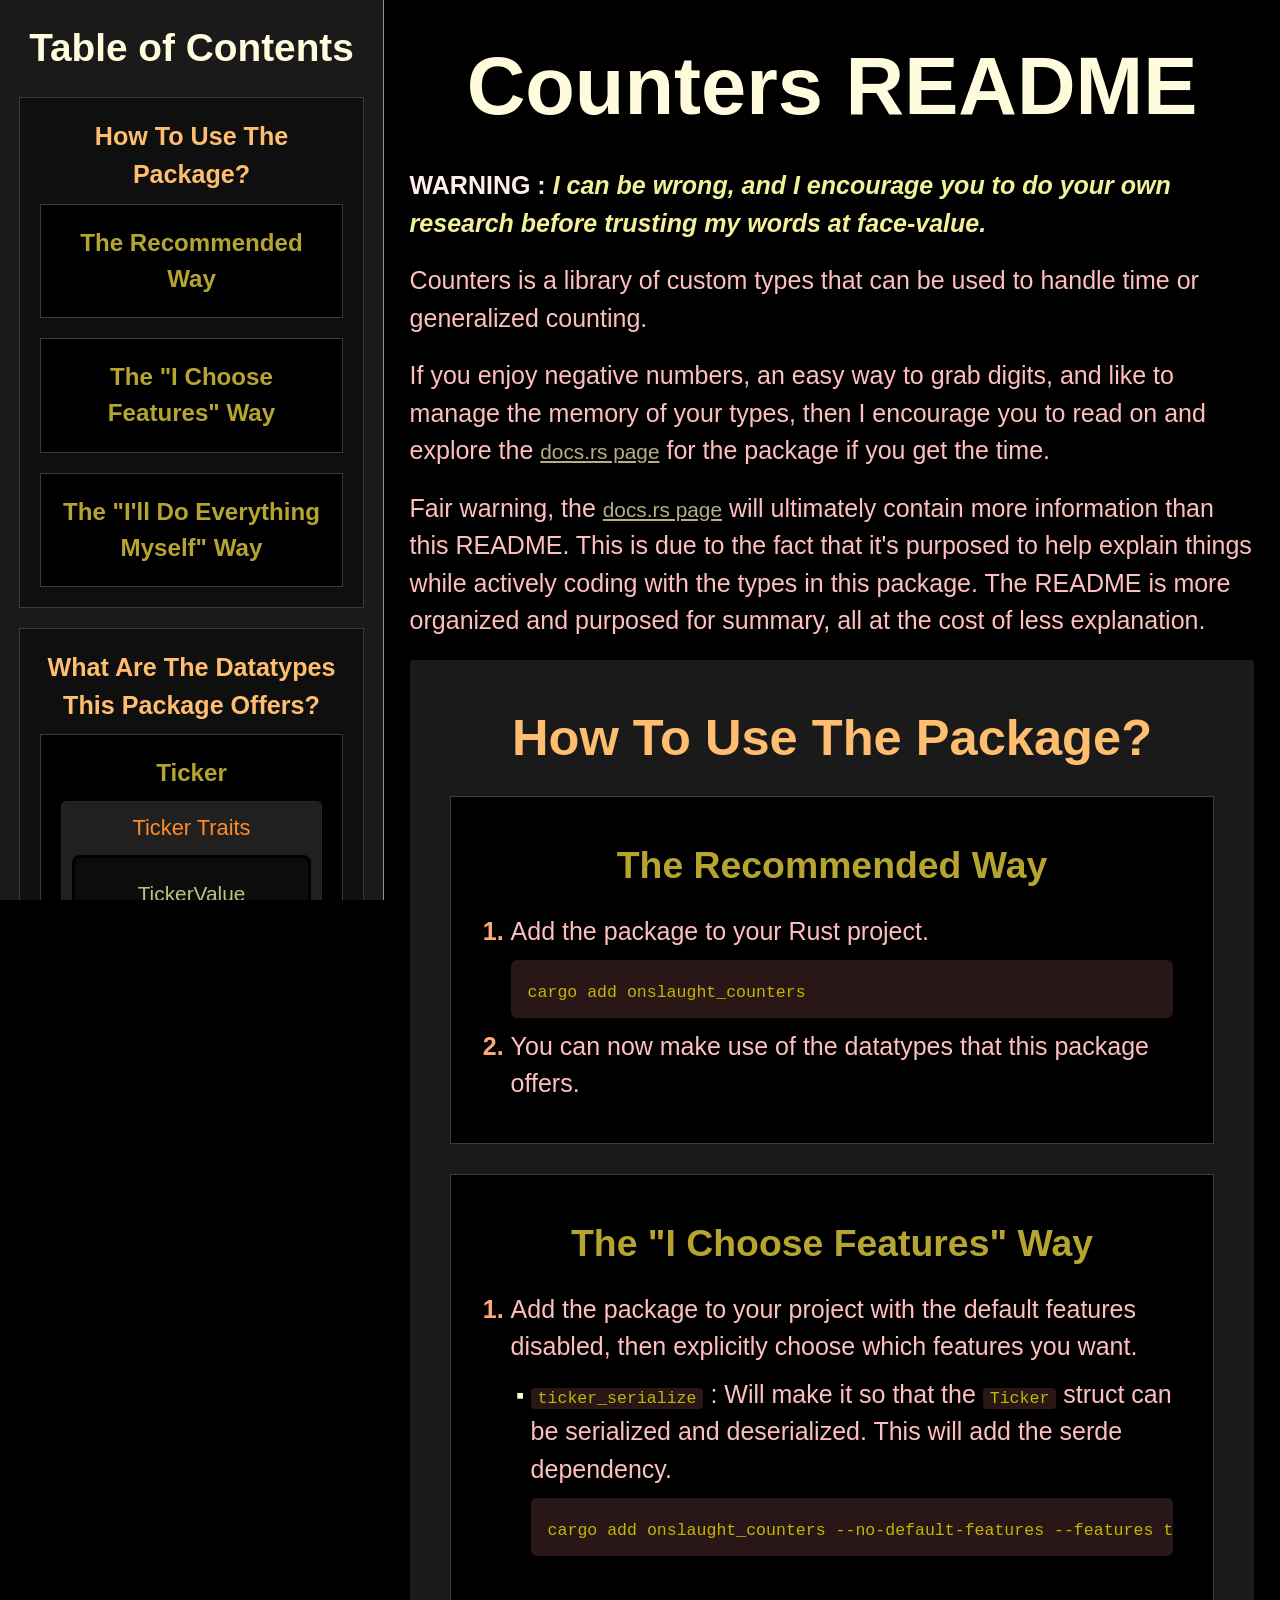
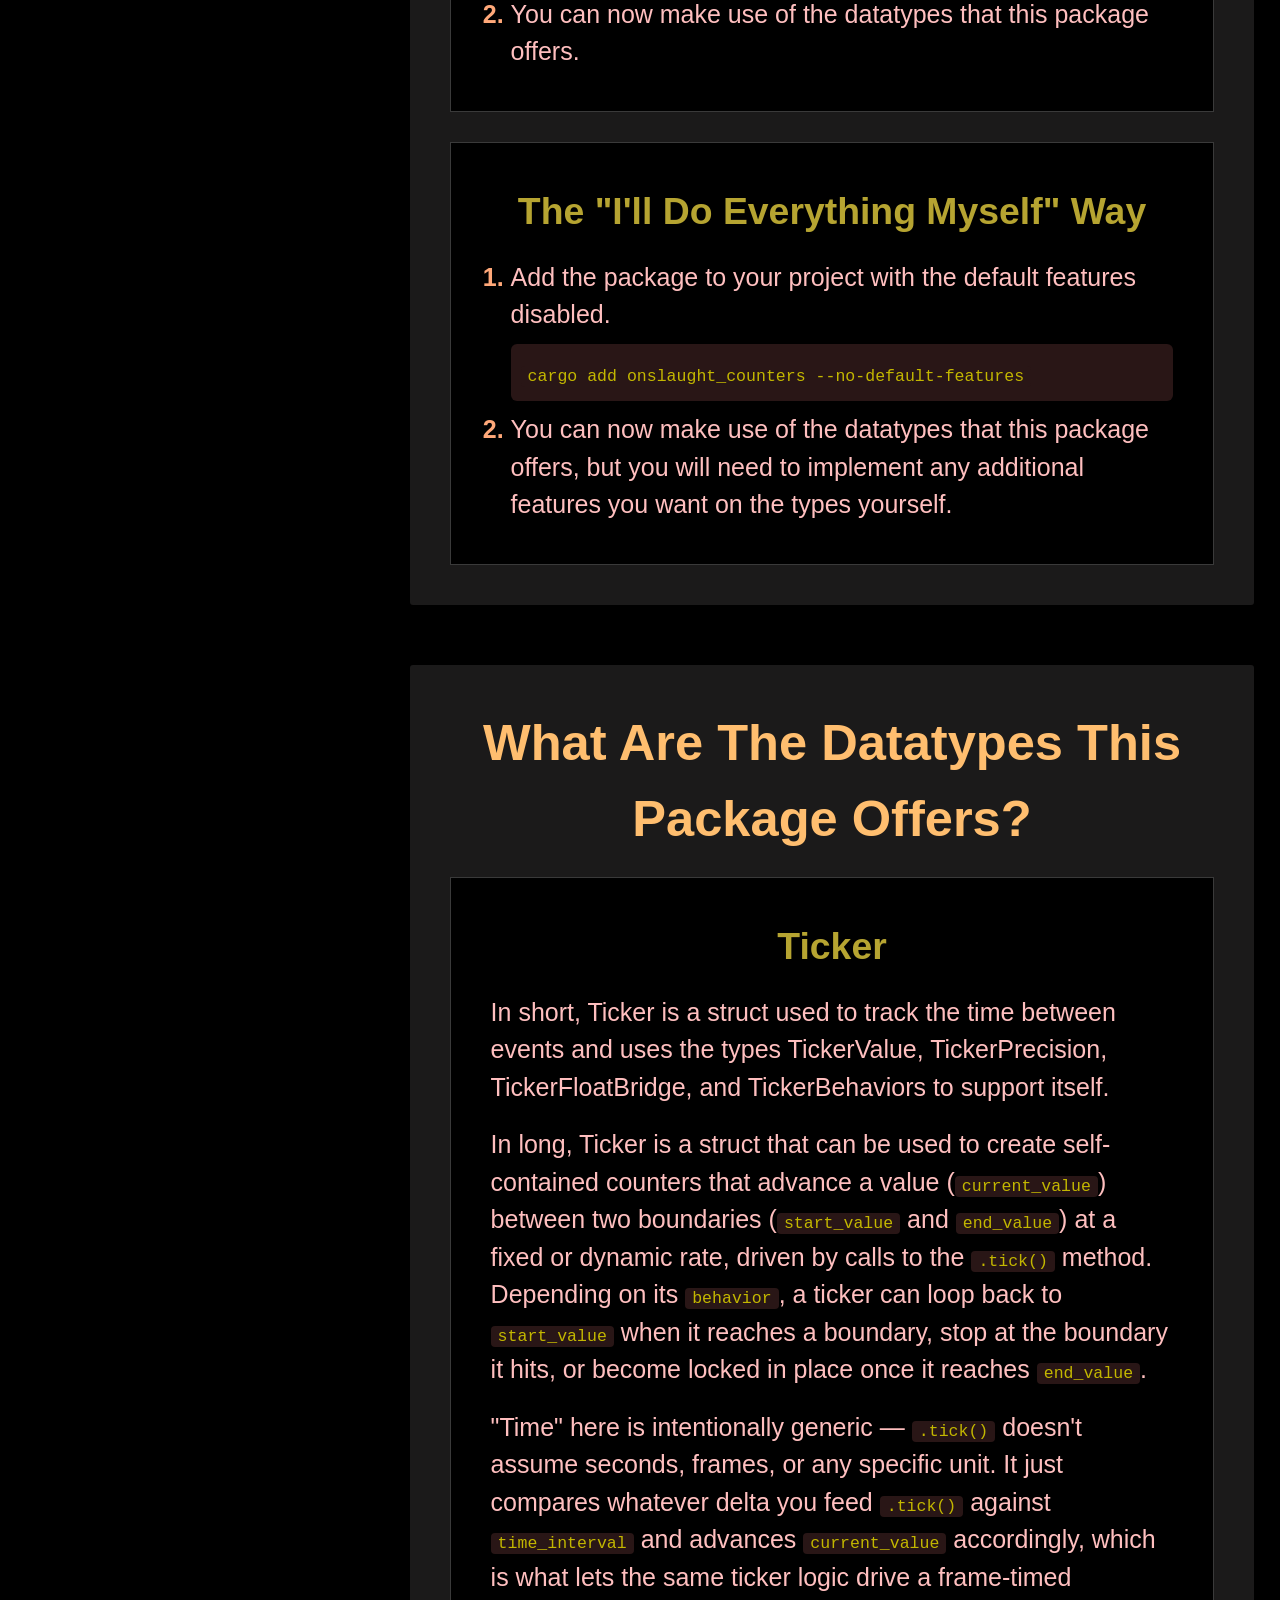
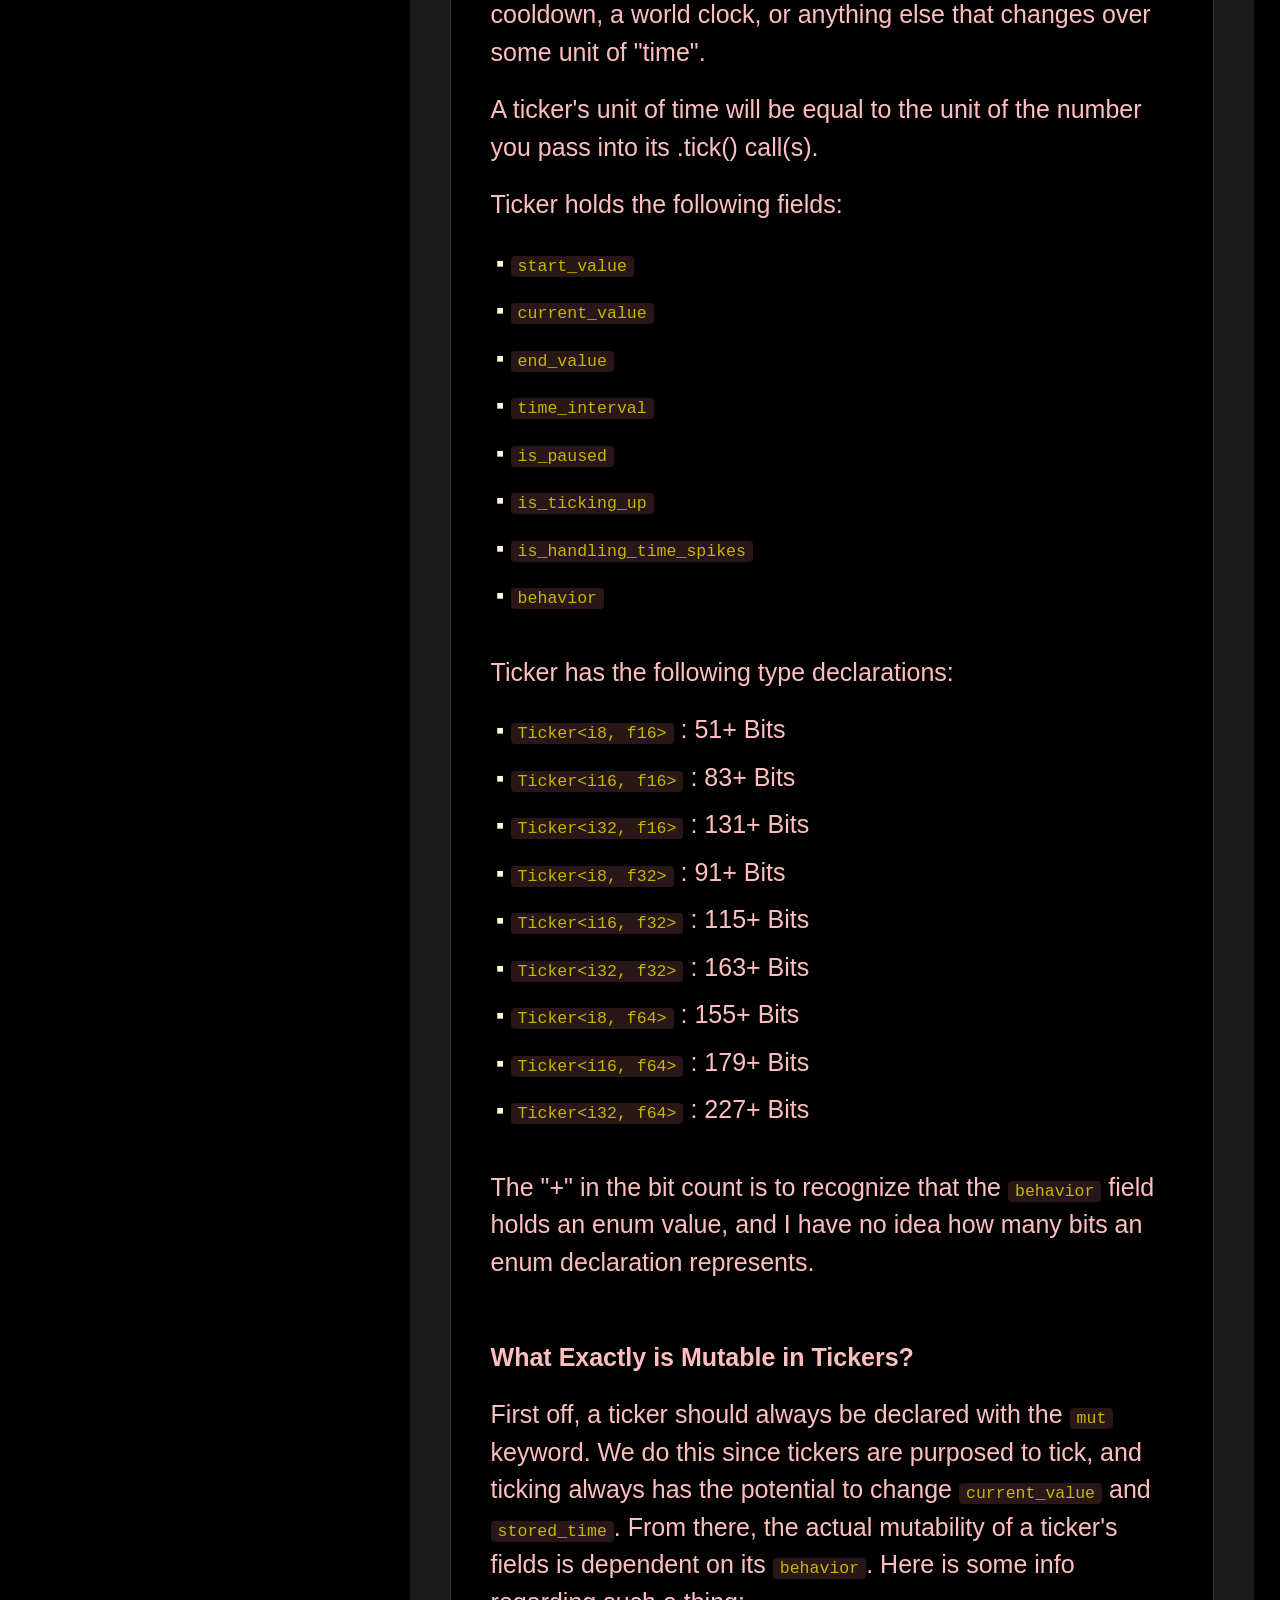
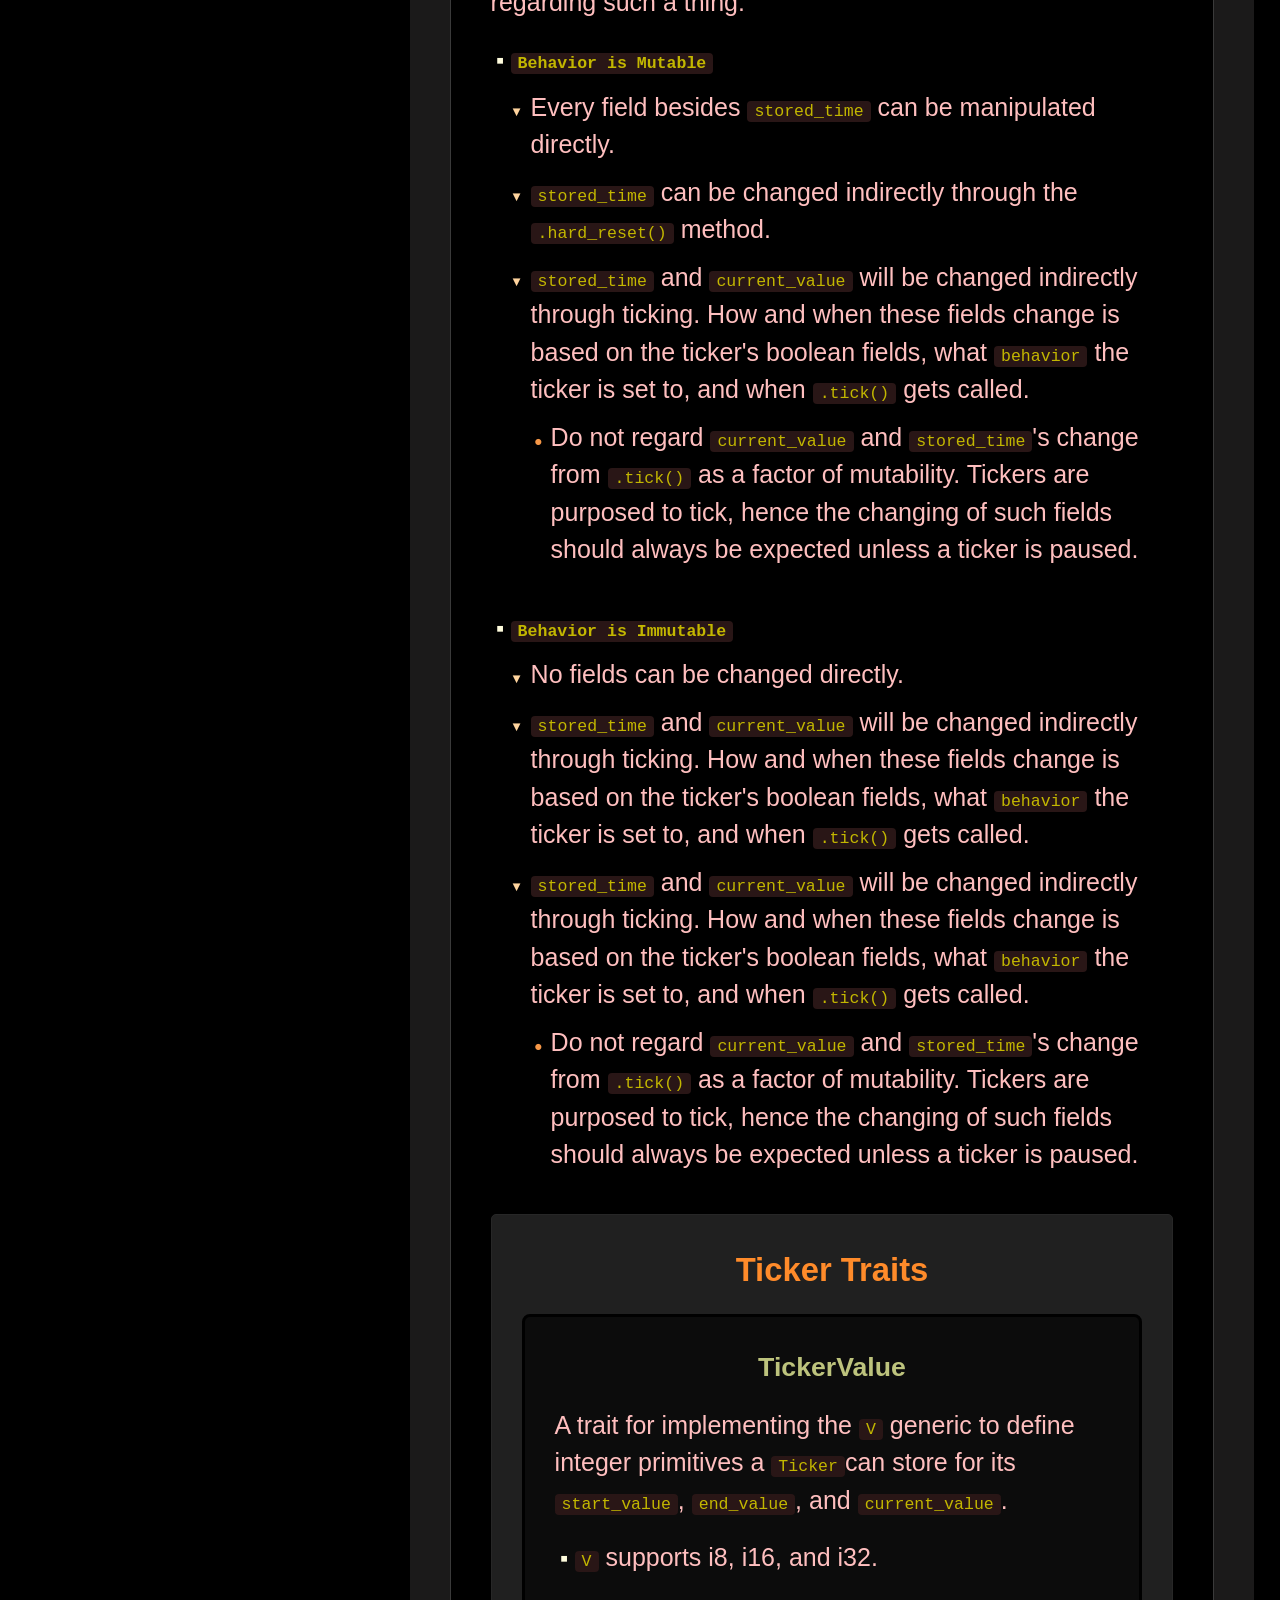
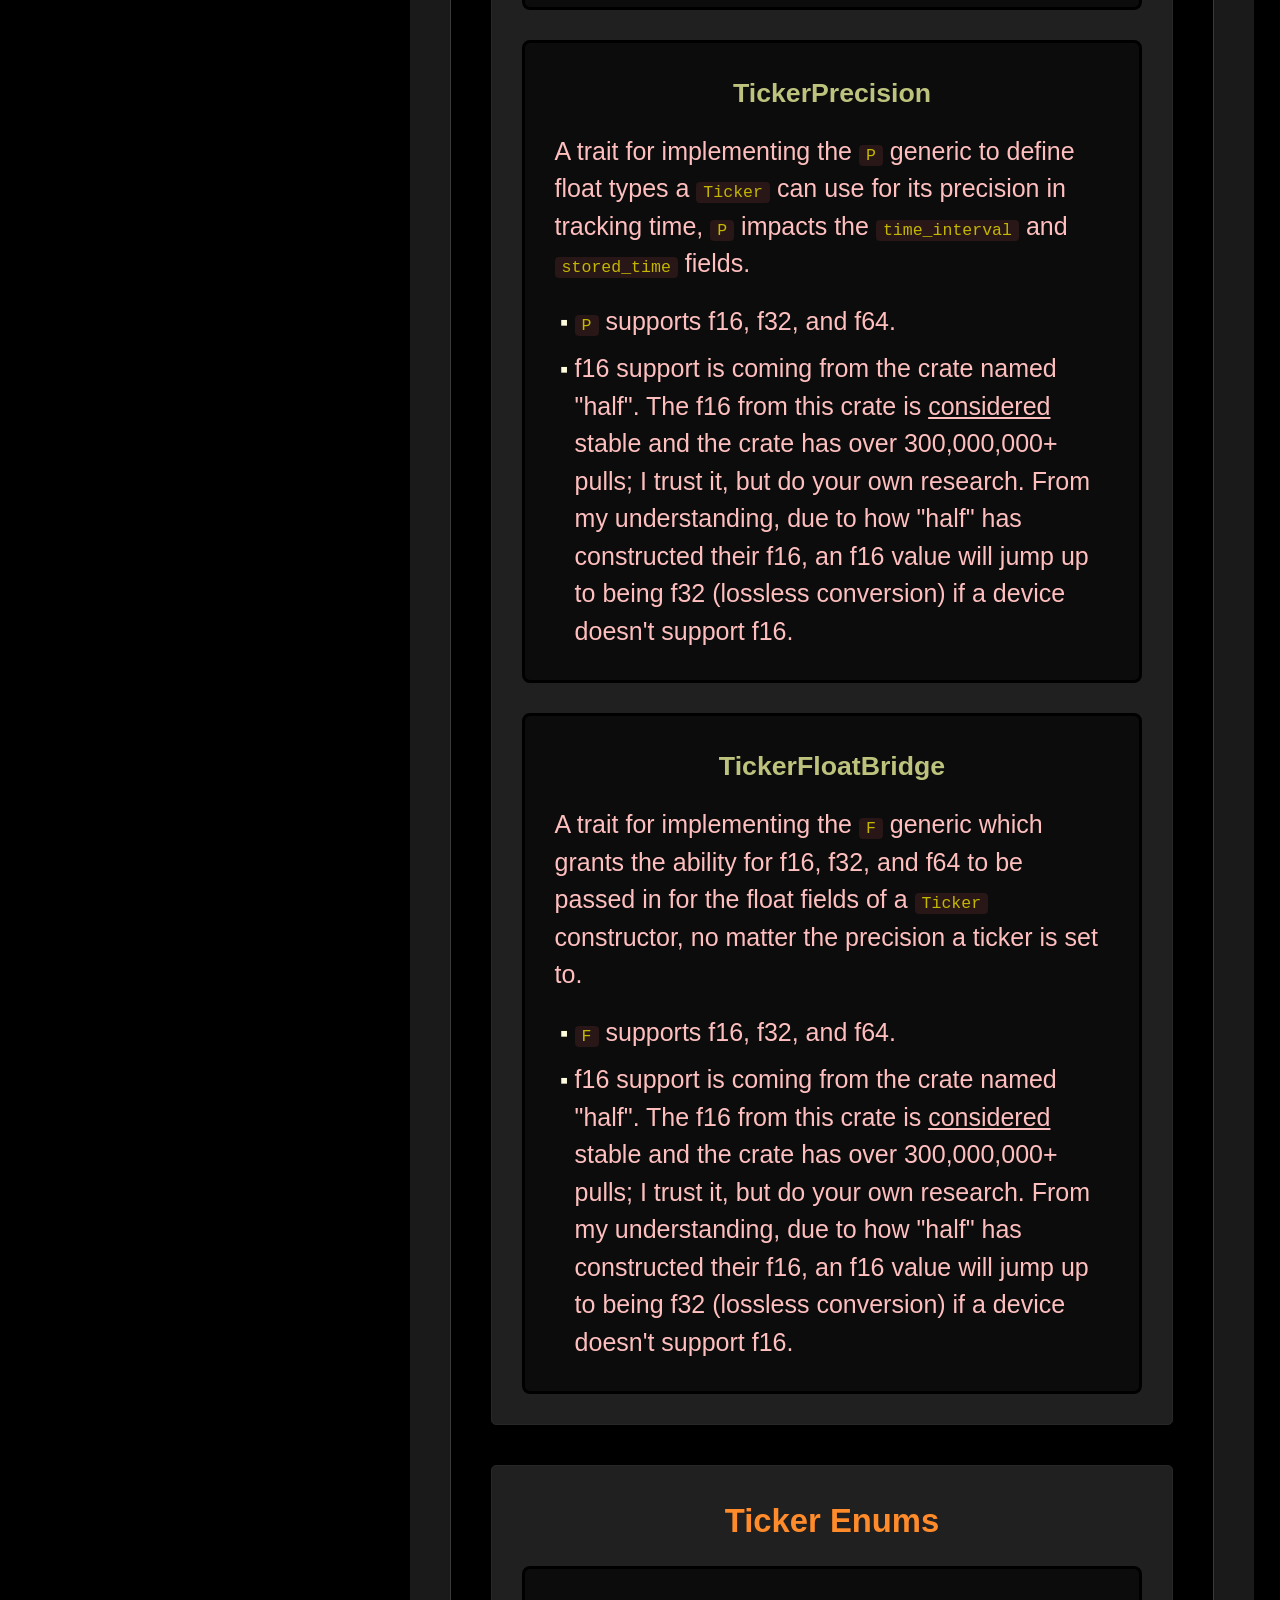
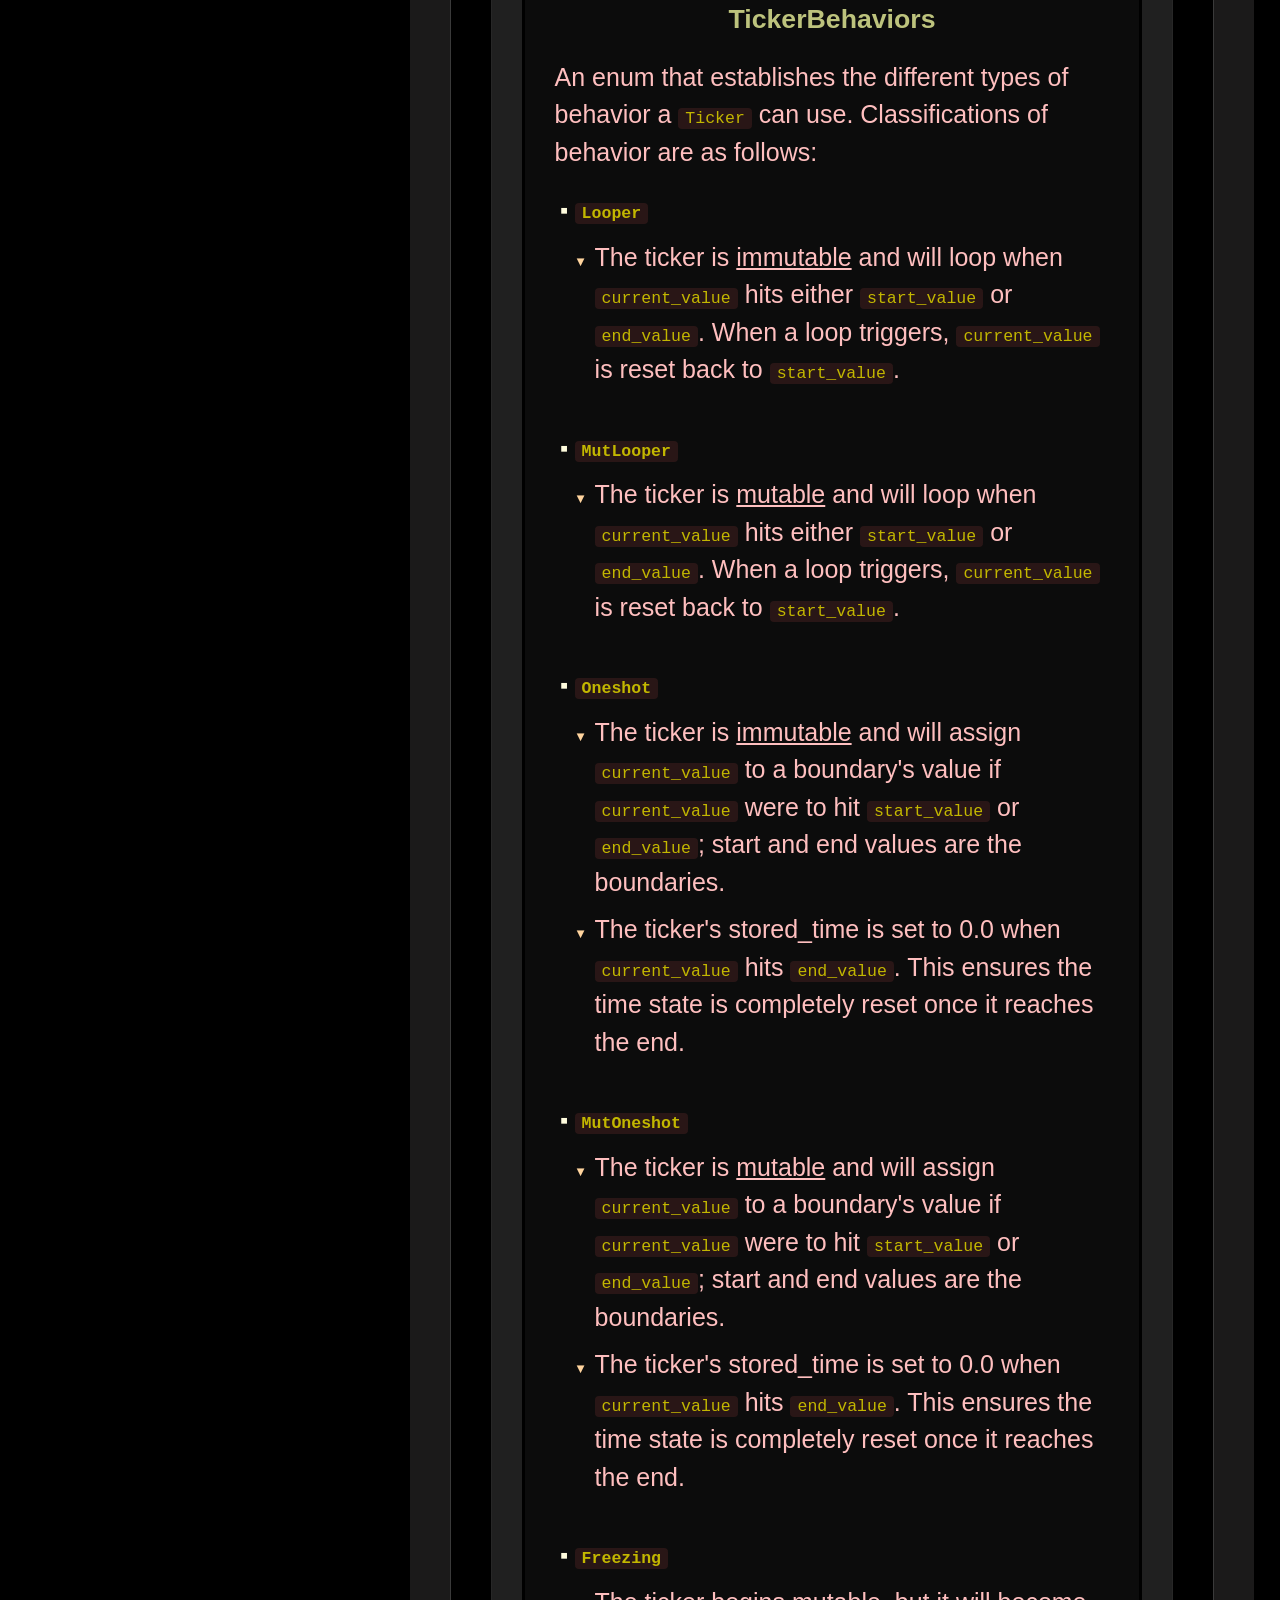
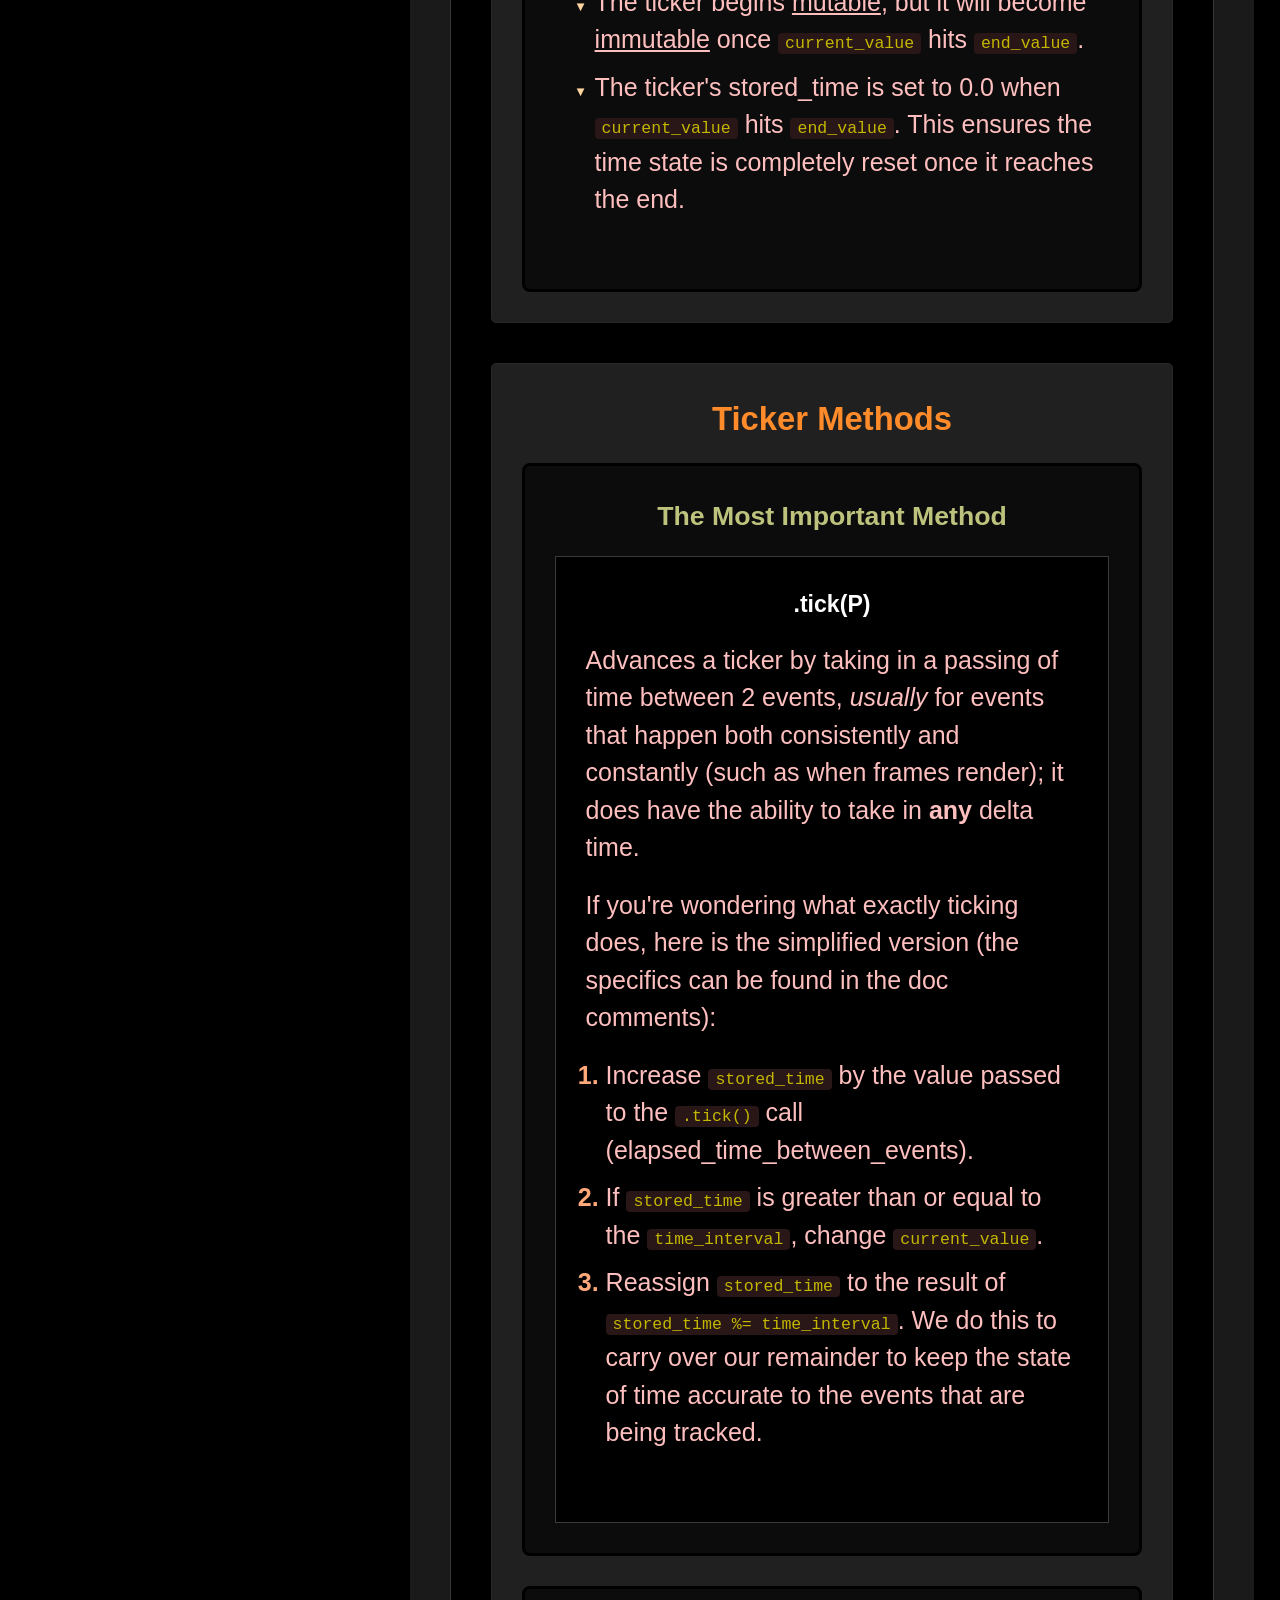
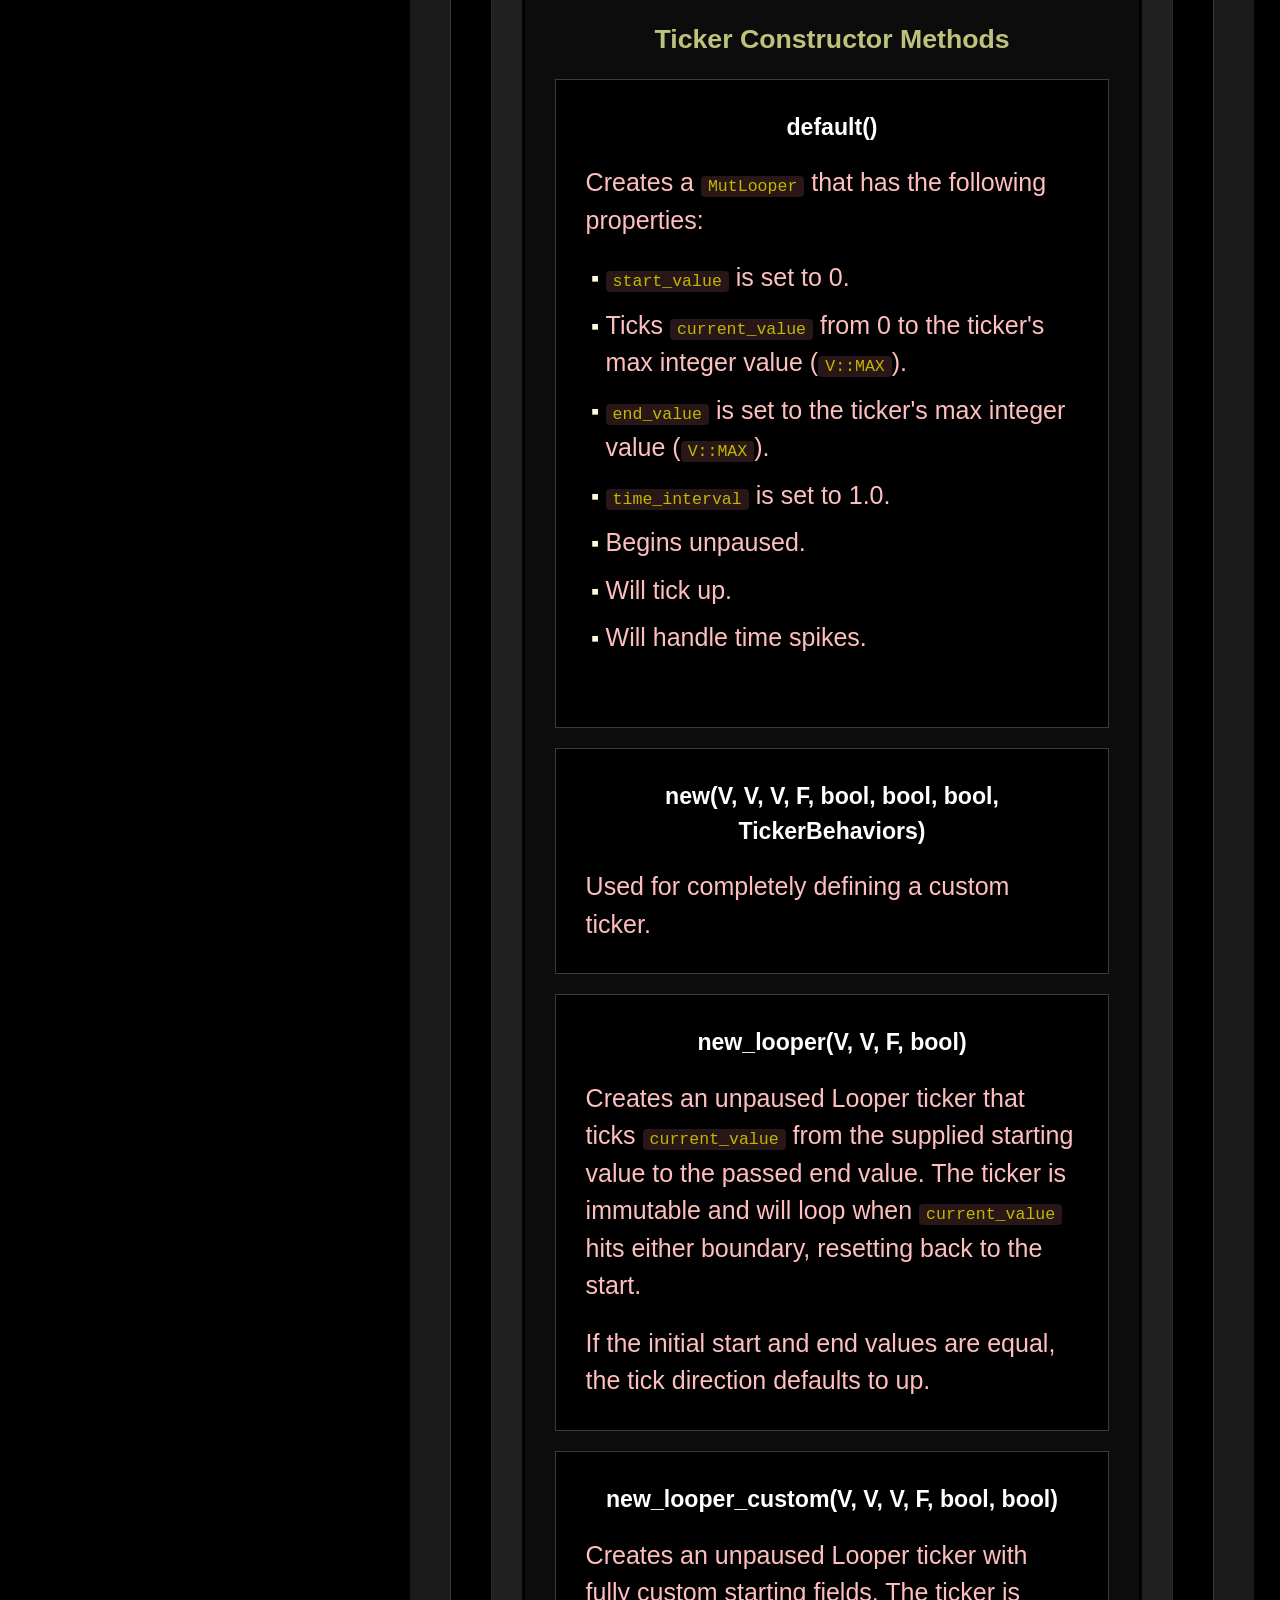
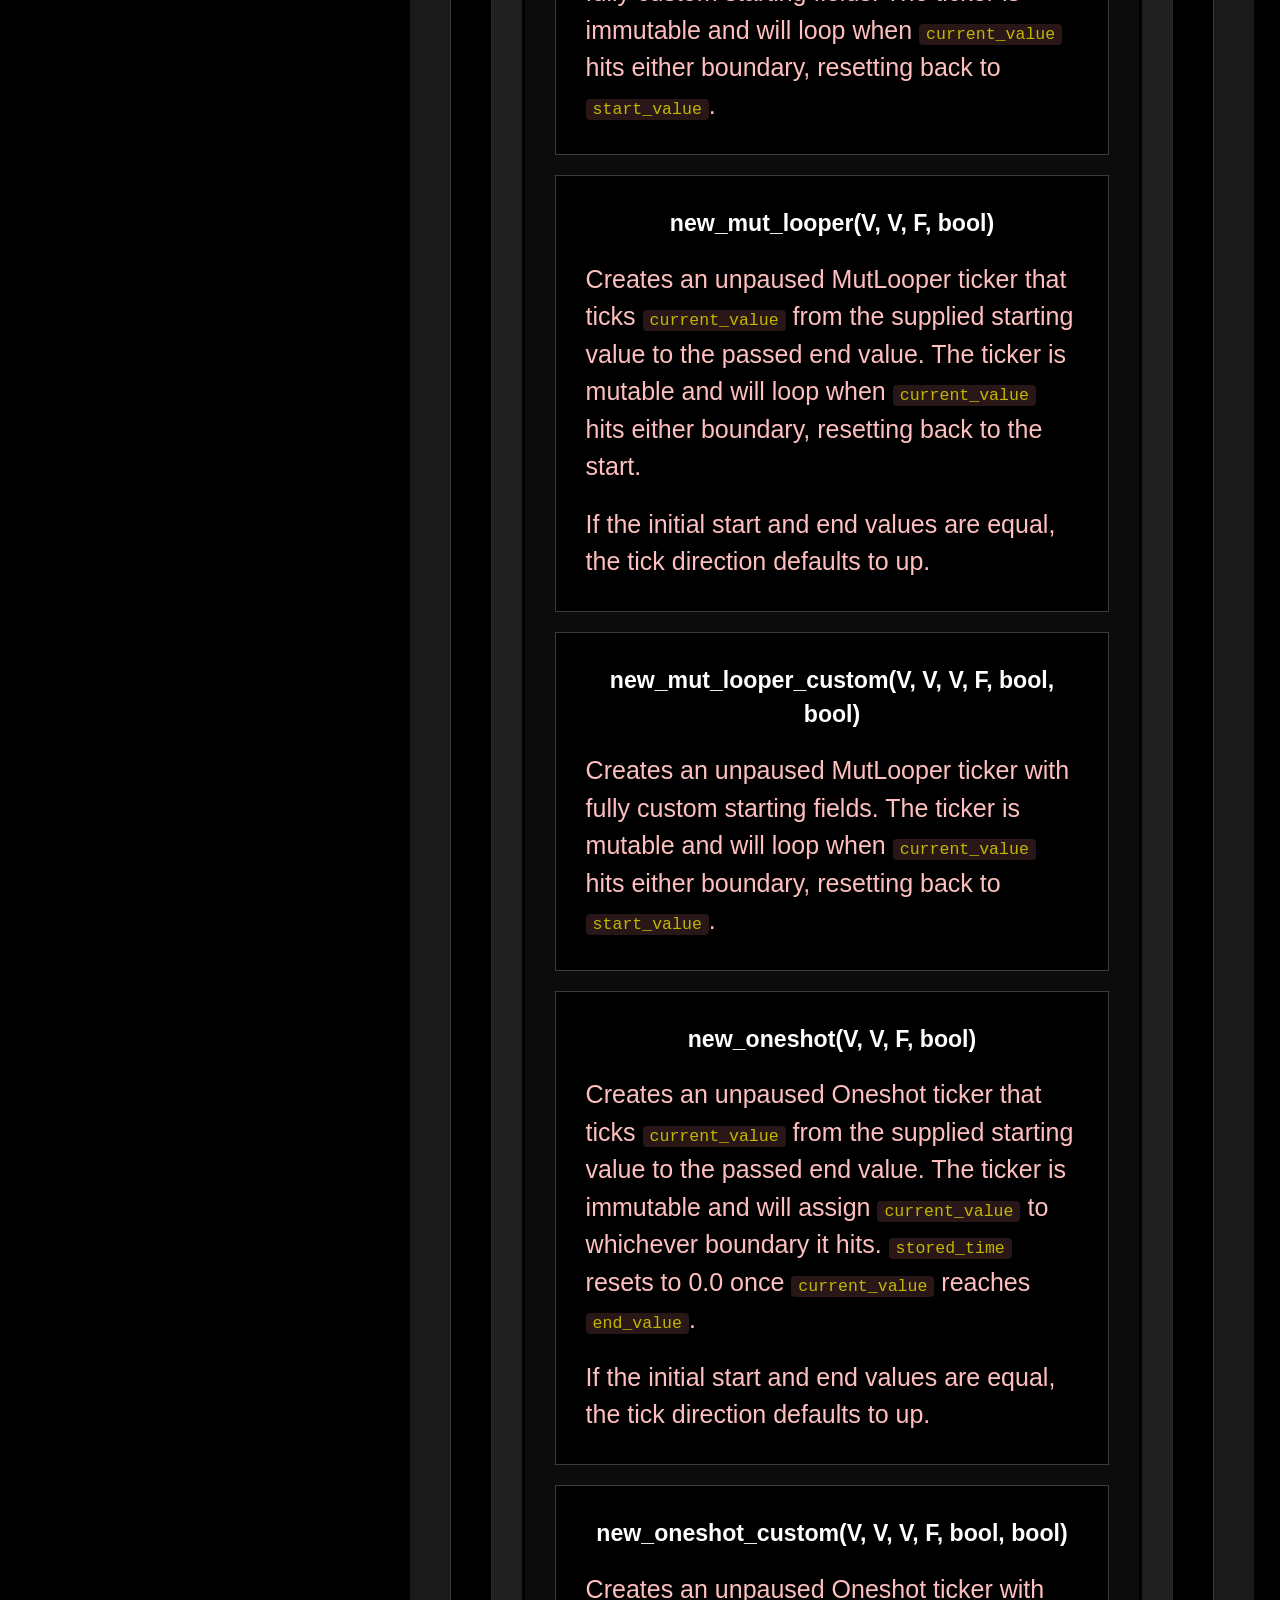
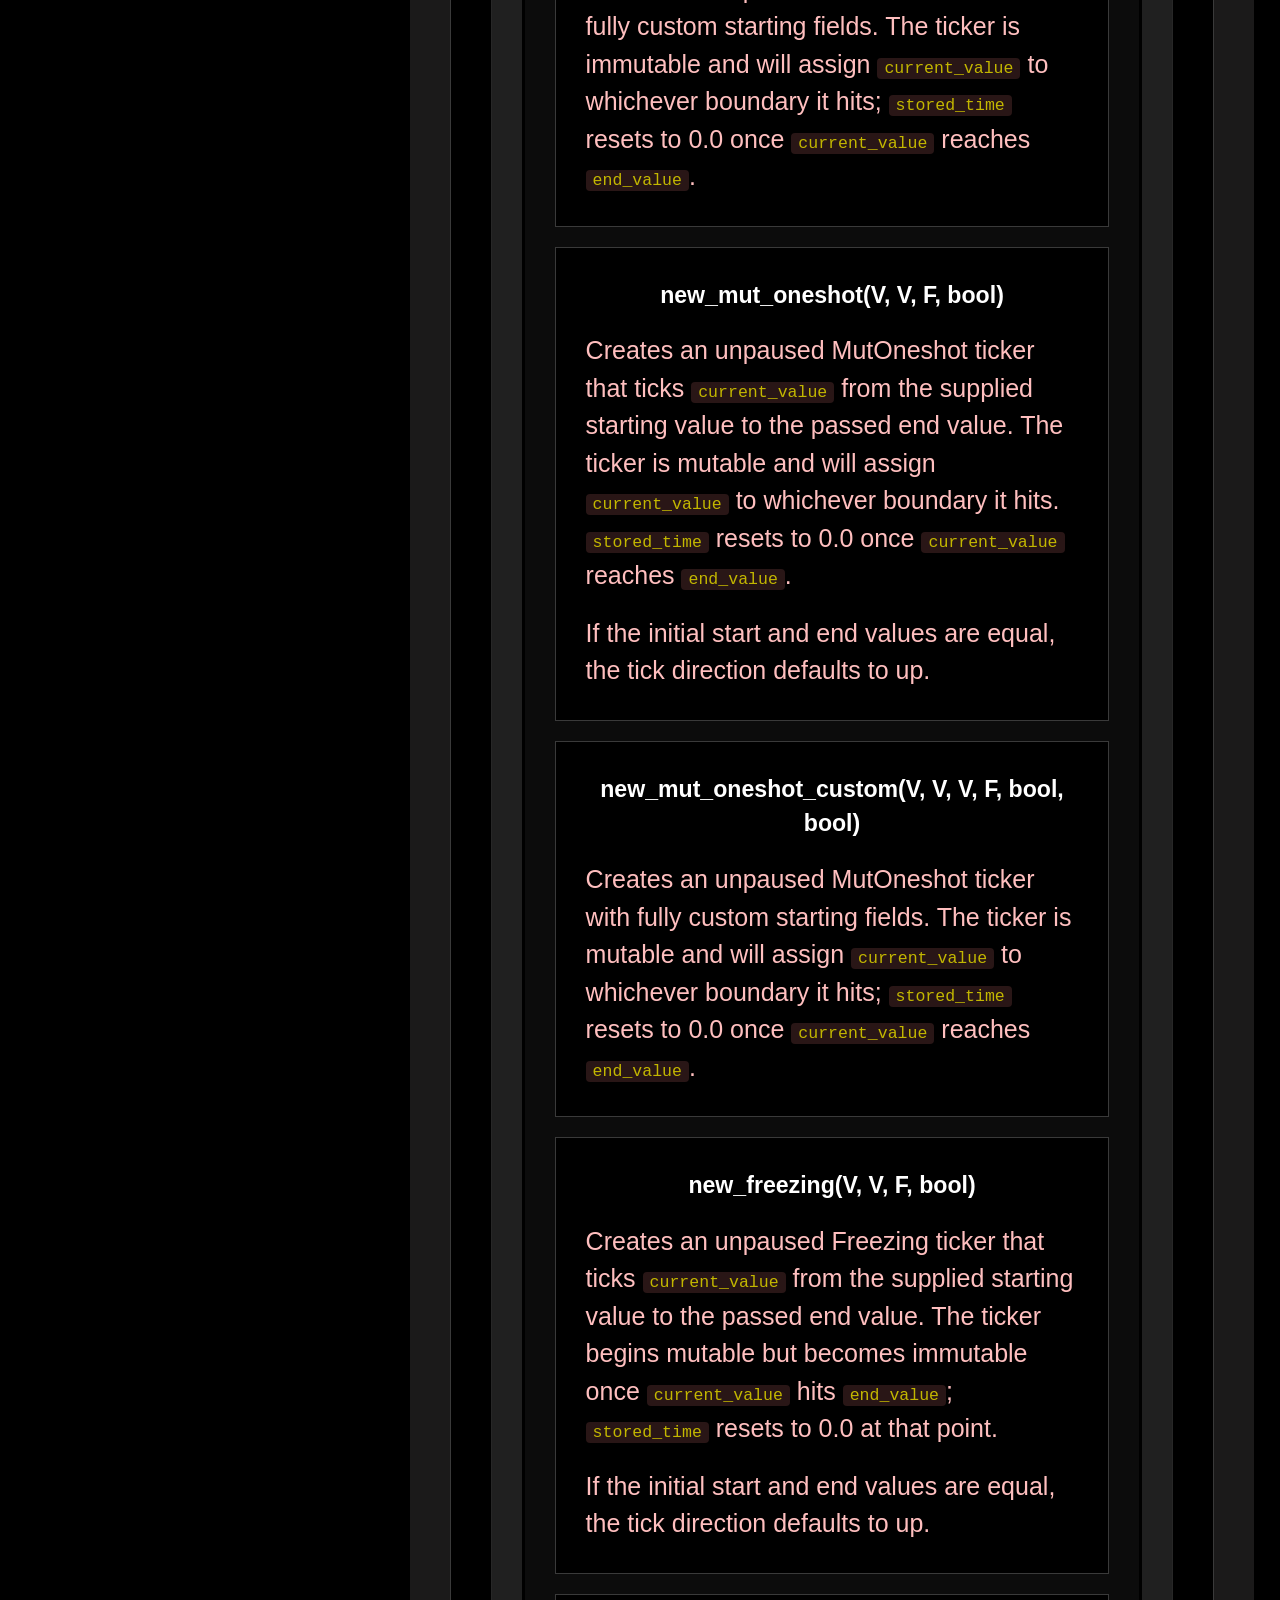
==== commit c1b0afdb: "Changing Mutability Back to Old Version" ====
--- a/docs/index.html
+++ b/docs/index.html
@@ -3,7 +3,7 @@
 
     <head>
         <meta charset="UTF-8">
-        <title>README for Tickers</title>
+        <title>README for Counters</title>
         <link rel="stylesheet" href="readme.css">
     </head>
 
@@ -29,11 +29,6 @@
             <div class="nav_box_1">
                 <a href="#what-are-the-datatypes-this-package-offers">What Are The Datatypes This Package Offers?</a>
 
-                <!-- ToC : TickersPlugin -->
-                <div class="nav_box_2">
-                    <a href="#tickersplugin">TickersPlugin</a>
-                </div>
-
                 <!-- ToC : Ticker -->
                 <div class="nav_box_2">
                     <a href="#ticker">Ticker</a>
@@ -49,7 +44,7 @@
                     <!-- ToC : Ticker Enums -->
                     <div class="nav_box_3">
                         <a href="#ticker-enums">Ticker Enums</a>
-                        <div class="nav_box_4"><a href="#tickerbehavior">TickerBehavior</a></div>
+                        <div class="nav_box_4"><a href="#tickerbehaviors">TickerBehaviors</a></div>
                     </div>
 
                     <!-- ToC : Ticker Methods -->
@@ -66,13 +61,13 @@
                         <div class="nav_box_4">
                             <a href="#ticker-constructor-methods">Ticker Constructor Methods</a>
                             <div class="nav_box_5"><a href="#default">default()</a></div>
-                            <div class="nav_box_5"><a href="#new-v-v-v-f-bool-bool-bool-tickerbehavior">new</a></div>
+                            <div class="nav_box_5"><a href="#new-v-v-v-f-bool-bool-bool-tickerbehaviors">new</a></div>
                             <div class="nav_box_5"><a href="#new-looper-v-v-f-bool">new_looper</a></div>
                             <div class="nav_box_5"><a href="#new-looper-custom-v-v-v-f-bool-bool">new_looper_custom</a></div>
                             <div class="nav_box_5"><a href="#new-oneshot-v-v-f-bool">new_oneshot</a></div>
                             <div class="nav_box_5"><a href="#new-oneshot-custom-v-v-v-f-bool-bool">new_oneshot_custom</a></div>
                             <div class="nav_box_5"><a href="#new-copy-ticker">new_copy</a></div>
-                            <div class="nav_box_5"><a href="#new-copy-with-behavior-change-ticker-tickerbehavior">new_copy_with_behavior_change</a></div>
+                            <div class="nav_box_5"><a href="#new-copy-with-behavior-change-ticker-tickerbehaviors">new_copy_with_behavior_change</a></div>
                         </div>
 
                         <!-- ToC : Ticker Getter Methods -->
@@ -89,6 +84,7 @@
                             <div class="nav_box_5"><a href="#is-ticking-down">is_ticking_down</a></div>
                             <div class="nav_box_5"><a href="#is-handling-time-spikes">is_handling_time_spikes</a></div>
                             <div class="nav_box_5"><a href="#behavior">behavior</a></div>
+                            <div class="nav_box_5"><a href="#digit">digit</a></div>
                         </div>
 
                         <!-- ToC : Ticker Setter Methods -->
@@ -96,14 +92,14 @@
                             <a href="#ticker-setter-methods">Ticker Setter Methods</a>
                             <div class="nav_box_5"><a href="#set-start-value-v">set_start_value</a></div>
                             <div class="nav_box_5"><a href="#set-current-value-v">set_current_value</a></div>
-                            <div class="nav_box_5"><a href="#set-end-value-v">set_end_value(V)</a></div>
+                            <div class="nav_box_5"><a href="#set-end-value-v">set_end_value</a></div>
                             <div class="nav_box_5"><a href="#pause">pause</a></div>
                             <div class="nav_box_5"><a href="#unpause">unpause</a></div>
                             <div class="nav_box_5"><a href="#tick-up">tick_up</a></div>
                             <div class="nav_box_5"><a href="#tick-down">tick_down</a></div>
                             <div class="nav_box_5"><a href="#start-handling-time-spikes">start_handling_time_spikes</a></div>
                             <div class="nav_box_5"><a href="#stop-handling-time-spikes">stop_handling_time_spikes</a></div>
-                            <div class="nav_box_5"><a href="#set-behavior-tickerbehavior">set_behavior</a></div>
+                            <div class="nav_box_5"><a href="#set-behavior-tickerbehaviors">set_behavior</a></div>
                         </div>
 
                         <!-- ToC : Ticker Equality Methods -->
@@ -119,20 +115,7 @@
                             <a href="#ticker-difference-methods">Ticker Difference Methods</a>
                             <div class="nav_box_5"><a href="#difference-from-start">difference_from_start</a></div>
                             <div class="nav_box_5"><a href="#difference-from-end">difference_from_end</a></div>
-                            <div class="nav_box_5"><a href="#difference-from-start-to-end">difference_from_start_to_end</a></div>
-                        </div>
-
-                        <!-- ToC : Ticker Digit Methods -->
-                        <div class="nav_box_4">
-                            <a href="#ticker-digit-methods">Ticker Digit-Drop Accounting Methods</a>
-                            <div class="nav_box_5"><a href="#digit-2">digit_2</a></div>
-                            <div class="nav_box_5"><a href="#digit-3">digit_3</a></div>
-                            <div class="nav_box_5"><a href="#digit-4">digit_4</a></div>
-                            <div class="nav_box_5"><a href="#digit-5">digit_5</a></div>
-                            <div class="nav_box_5"><a href="#digit-6">digit_6</a></div>
-                            <div class="nav_box_5"><a href="#digit-7">digit_7</a></div>
-                            <div class="nav_box_5"><a href="#digit-8">digit_8</a></div>
-                            <div class="nav_box_5"><a href="#digit-9">digit_9</a></div>
+                            <div class="nav_box_5"><a href="#difference-between-boundaries">difference_between_boundaries</a></div>
                         </div>
 
                         <!-- ToC : Ticker Add Methods -->
@@ -176,10 +159,11 @@
             <!-- ============================================================ -->
             <!-- INTRODUCTION                                                 -->
             <!-- ============================================================ -->
-            <p id="title">Tickers README</p>
+            <p id="title">Counters README</p>
             <p><b style="color: #ffeeee">WARNING : <em style="color: #f1f198">I can be wrong, and I encourage you to do your own research before trusting my words at face-value.</em></b></p>
-            <p>Tickers is a package for Bevy projects, specifically for scenarios where you need a type to handle tracking time beyond what Bevy Timers are capable of.  I created this package because Timers inside Bevy can't handle negative values without extra implementation, don't offer memory management, don't hold digit getters, and don't provide an easy way to define boundaries for the counted time.  But the Tickers in this package do support the aforementioned features, and a bit more.  If you feel these features would benefit you, then I encourage you to read the section <a href="#what-are-the-datatypes-this-package-offers">"What are the Datatypes This Package Offers?"</a> and explore the <a href="https://docs.rs/mirth_engine_tickers" target="_blank" rel="noopener noreferrer">docs.rs page</a>.</p>
-            <p>Fair warning, the <a href="https://docs.rs/mirth_engine_tickers" target="_blank" rel="noopener noreferrer">docs.rs page</a> will ultimately contain more information than this README.  But that's because it's purposed to help explain things while actively coding with tickers.  The README is more organized and purposed for summary, all at the cost of less explanation.</p>
+            <p>Counters is a library of custom types that can be used to handle time or generalized counting.</p>
+            <p>If you enjoy negative numbers, an easy way to grab digits, and like to manage the memory of your types, then I encourage you to read on and explore the <a href="https://docs.rs/mirth_engine_tickers" target="_blank" rel="noopener noreferrer">docs.rs page</a> for the package if you get the time.</p>
+            <p>Fair warning, the <a href="https://docs.rs/mirth_engine_tickers" target="_blank" rel="noopener noreferrer">docs.rs page</a> will ultimately contain more information than this README.  This is due to the fact that it's purposed to help explain things while actively coding with the types in this package.  The README is more organized and purposed for summary, all at the cost of less explanation.</p>
 
             <!-- ============================================================ -->
             <!-- HOW TO USE THE PACKAGE                                       -->
@@ -192,9 +176,8 @@
                     <h2 id="the-recommended-way">The Recommended Way</h2>
                     <ol>
                         <li>Add the package to your Rust project.
-                            <pre><code>cargo add mirth_engine_tickers</code></pre>
+                            <pre><code>cargo add onslaught_counters</code></pre>
                         </li>
-                        <li>Add <code>.add_plugin(Tickers{})</code> to your Bevy app.</li>
                         <li>You can now make use of the datatypes that this package offers.</li>
                     </ol>
                 </div>
@@ -205,15 +188,12 @@
                     <ol>
                         <li>Add the package to your project with the default features disabled, then explicitly choose which features you want.
                             <ul>
-                                <li><code class="list_header">ticker_reflect</code> : Will cause all ticker types to reflect. Will add the bevy_reflect dependency and allow for the Tickers plugin to be usable.</li>
-                                <li><code class="list_header">ticker_systems</code> : Will turn on all systems for every ticker type. Will add the bevy_time dependency and allow for the Tickers plugin to be usable.</li>
                                 <li>
-                                    <code class="list_header">ticker_serialize</code> : Will make it so that ticker types can be serialized and deserialized. Will enable ticker_reflect, add the serde dependency, and allow for the Tickers plugin to be usable.
-                                    <pre><code>cargo add mirth_engine_tickers --no-default-features --features ticker_reflect, ticker_systems, ticker_serialize</code></pre>
+                                    <code class="list_header">ticker_serialize</code> : Will make it so that the <code>Ticker</code> struct can be serialized and deserialized. This will add the serde dependency.
+                                    <pre><code>cargo add onslaught_counters --no-default-features --features ticker_serialize</code></pre>
                                 </li>
                             </ul>
                         </li>
-                        <li>If you added any of the features, add <code>.add_plugin(Tickers{})</code> to your Bevy app.</li>
                         <li>You can now make use of the datatypes that this package offers.</li>
                     </ol>
                 </div>
@@ -223,9 +203,9 @@
                     <h2 id="the-i-ll-do-everything-myself-way">The "I'll Do Everything Myself" Way</h2>
                     <ol>
                         <li>Add the package to your project with the default features disabled.
-                            <pre><code>cargo add mirth_engine_tickers --no-default-features</code></pre>
+                            <pre><code>cargo add onslaught_counters --no-default-features</code></pre>
                         </li>
-                        <li>You can now make use of the datatypes that this package offers, but you will need to create ticking systems, reflection registrations, and serialization capability yourself.</li>
+                        <li>You can now make use of the datatypes that this package offers, but you will need to implement any additional features you want on the types yourself.</li>
                     </ol>
                 </div>
 
@@ -237,17 +217,14 @@
             <div class="block_1">
                 <h1 id="what-are-the-datatypes-this-package-offers">What Are The Datatypes This Package Offers?</h1>
 
-                <!-- Tickers Plugin -->
-                <div class="block_2">
-                    <h2 id="tickersplugin">TickersPlugin</h2>
-                    <p>A struct acting as a Bevy plugin used to enable ticker systems and reflections for ticker types.  Use <code>.add_plugin(Tickers{})</code> inside a Bevy app if you wish to make use of said systems and reflections.</p>
-                </div>
-
                 <!-- Ticker Struct -->
                 <div class="block_2">
                     <h2 id="ticker">Ticker</h2>
-                    <p>A struct used to track the time between events.  Uses the types TickerValue, TickerPrecision, TickerFloatBridge, and TickerBehavior to support itself.</p>
-                    <p>Holds the following fields:</p>
+                    <p>In short, Ticker is a struct used to track the time between events and uses the types TickerValue, TickerPrecision, TickerFloatBridge, and TickerBehaviors to support itself.</p>
+                    <p>In long, Ticker is a struct that can be used to create self-contained counters that advance a value (<code>current_value</code>) between two boundaries (<code>start_value</code> and <code>end_value</code>) at a fixed or dynamic rate, driven by calls to the <code>.tick()</code> method. Depending on its <code>behavior</code>, a ticker can loop back to <code>start_value</code> when it reaches a boundary, stop at the boundary it hits, or become locked in place once it reaches <code>end_value</code>.
+                    <p>"Time" here is intentionally generic — <code>.tick()</code> doesn't assume seconds, frames, or any specific unit. It just compares whatever delta you feed <code>.tick()</code> against <code>time_interval</code> and advances <code>current_value</code> accordingly, which is what lets the same ticker logic drive a frame-timed cooldown, a world clock, or anything else that changes over some unit of "time".</p>
+                    <p>A ticker's unit of time will be equal to the unit of the number you pass into its .tick() call(s).</p>
+                    <p>Ticker holds the following fields:</p>
                     <ul>
                         <li><code>start_value</code></li>
                         <li><code>current_value</code></li>
@@ -259,7 +236,7 @@
                         <li><code>behavior</code></li>
                     </ul>
 
-                    <p>Has the following type declarations:</p>
+                    <p>Ticker has the following type declarations:</p>
                     <ul>
                         <li><code>Ticker&lt;i8, f16&gt;</code> : 51+ Bits</li>
                         <li><code>Ticker&lt;i16, f16&gt;</code> : 83+ Bits</li>
@@ -271,7 +248,35 @@
                         <li><code>Ticker&lt;i16, f64&gt;</code> : 179+ Bits</li>
                         <li><code>Ticker&lt;i32, f64&gt;</code> : 227+ Bits</li>
                     </ul>
-                    <p>The "+" in the bit count is to recognize that the behavior field holds an enum value, and I have no idea how many bits an enum declaration represents.</p>
+                    <p>The "+" in the bit count is to recognize that the <code>behavior</code> field holds an enum value, and I have no idea how many bits an enum declaration represents.</p>
+                    <br>
+
+                    <p><b>What Exactly is Mutable in Tickers?</b></p>
+                    <p>First off, a ticker should always be declared with the <code>mut</code> keyword.  We do this since tickers are purposed to tick, and ticking always has the potential to change <code>current_value</code> and <code>stored_time</code>.  From there, the actual mutability of a ticker's fields is dependent on its <code>behavior</code>.  Here is some info regarding such a thing:</p>
+                    <ul>
+                        <li><b><code>Behavior is Mutable</code></b>
+                            <ul>
+                                <li>Every field besides <code>stored_time</code> can be manipulated directly.</li>
+                                <li><code>stored_time</code> can be changed indirectly through the <code>.hard_reset()</code> method.</li>
+                                <li><code>stored_time</code> and <code>current_value</code> will be changed indirectly through ticking.  How and when these fields change is based on the ticker's boolean fields, what <code>behavior</code> the ticker is set to, and when <code>.tick()</code> gets called.
+                                    <ul>
+                                        <li>Do not regard <code>current_value</code> and <code>stored_time</code>'s change from <code>.tick()</code> as a factor of mutability.  Tickers are purposed to tick, hence the changing of such fields should always be expected unless a ticker is paused.</li>
+                                    </ul>
+                                </li>
+                            </ul>
+                        </li>
+                        <li><b><code>Behavior is Immutable</code></b>
+                            <ul>
+                                <li>No fields can be changed directly.</li>
+                                <li><code>stored_time</code> and <code>current_value</code> will be changed indirectly through ticking.  How and when these fields change is based on the ticker's boolean fields, what <code>behavior</code> the ticker is set to, and when <code>.tick()</code> gets called.</li>
+                                <li><code>stored_time</code> and <code>current_value</code> will be changed indirectly through ticking.  How and when these fields change is based on the ticker's boolean fields, what <code>behavior</code> the ticker is set to, and when <code>.tick()</code> gets called.
+                                    <ul>
+                                        <li>Do not regard <code>current_value</code> and <code>stored_time</code>'s change from <code>.tick()</code> as a factor of mutability.  Tickers are purposed to tick, hence the changing of such fields should always be expected unless a ticker is paused.</li>
+                                    </ul>
+                                </li>
+                            </ul>
+                        </li>
+                    </ul>
 
                     <!-- Ticker Traits -->
                     <div class="block_3">
@@ -311,9 +316,9 @@
                     <div class="block_3">
                         <h3 id="ticker-enums">Ticker Enums</h3>
 
-                        <!-- TickerBehavior -->
-                        <div class="block_4">
-                            <h4 id="tickerbehavior">TickerBehavior</h4>
+                        <!-- TickerBehaviors -->
+                        <div class="block_4">
+                            <h4 id="tickerbehaviors">TickerBehaviors</h4>
                             <p>An enum that establishes the different types of behavior a <code>Ticker</code> can use.  Classifications of behavior are as follows:</p>
                             <ul>
 
@@ -321,7 +326,15 @@
                                 <li>
                                     <b><code>Looper</code></b>
                                     <ul>
-                                        <li>Will loop when <code>current_value</code> hits either <code>start_value</code> or <code>end_value</code>.  When a loop triggers, <code>current_value</code> is reset back to <code>start_value</code>.</li>
+                                        <li>The ticker is <u>immutable</u> and will loop when <code>current_value</code> hits either <code>start_value</code> or <code>end_value</code>.  When a loop triggers, <code>current_value</code> is reset back to <code>start_value</code>.</li>
+                                    </ul>
+                                </li>
+
+                                <!-- MutLooper Behavior -->
+                                <li>
+                                    <b><code>MutLooper</code></b>
+                                    <ul>
+                                        <li>The ticker is <u>mutable</u> and will loop when <code>current_value</code> hits either <code>start_value</code> or <code>end_value</code>.  When a loop triggers, <code>current_value</code> is reset back to <code>start_value</code>.</li>
                                     </ul>
                                 </li>
 
@@ -329,11 +342,28 @@
                                 <li>
                                     <b><code>Oneshot</code></b>
                                     <ul>
-                                        <li>Will assign <code>current_value</code> to a boundary's value if <code>current_value</code> were to hit <code>start_value</code> or <code>end_value</code>; start and end values are the boundaries.</li>
-                                        <li>stored_time is set to 0.0 when <code>current_value</code> hits <code>end_value</code>.  This ensures the time state is completely reset once it reaches the end.</li>
+                                        <li>The ticker is <u>immutable</u> and will assign <code>current_value</code> to a boundary's value if <code>current_value</code> were to hit <code>start_value</code> or <code>end_value</code>; start and end values are the boundaries.</li>
+                                        <li>The ticker's stored_time is set to 0.0 when <code>current_value</code> hits <code>end_value</code>.  This ensures the time state is completely reset once it reaches the end.</li>
                                     </ul>
                                 </li>
 
+                                <!-- MutOneshot Behavior -->
+                                <li>
+                                    <b><code>MutOneshot</code></b>
+                                    <ul>
+                                        <li>The ticker is <u>mutable</u> and will assign <code>current_value</code> to a boundary's value if <code>current_value</code> were to hit <code>start_value</code> or <code>end_value</code>; start and end values are the boundaries.</li>
+                                        <li>The ticker's stored_time is set to 0.0 when <code>current_value</code> hits <code>end_value</code>.  This ensures the time state is completely reset once it reaches the end.</li>
+                                    </ul>
+                                </li>
+
+                                <!-- Freezing Behavior -->
+                                <li>
+                                    <b><code>Freezing</code></b>
+                                    <ul>
+                                        <li>The ticker begins <u>mutable</u>, but it will become <u>immutable</u> once <code>current_value</code> hits <code>end_value</code>.</li>
+                                        <li>The ticker's stored_time is set to 0.0 when <code>current_value</code> hits <code>end_value</code>.  This ensures the time state is completely reset once it reaches the end.</li>
+                                    </ul>
+                                </li>
                             </ul>
                         </div>
                     </div>
@@ -379,53 +409,86 @@
 
                             <!-- new -->
                             <div class="block_5">
-                                <h5 id="new-v-v-v-f-bool-bool-bool-tickerbehavior">new(V, V, V, F, bool, bool, bool, TickerBehavior)</h5>
+                                <h5 id="new-v-v-v-f-bool-bool-bool-tickerbehaviors">new(V, V, V, F, bool, bool, bool, TickerBehaviors)</h5>
                                 <p>Used for completely defining a custom ticker.</p>
                             </div>
 
                             <!-- new_looper -->
                             <div class="block_5">
                                 <h5 id="new-looper-v-v-f-bool">new_looper(V, V, F, bool)</h5>
-                                <p>Creates an unpaused Looper that ticks <code>current_value</code> from the supplied starting value to the passed end value.</p>
-                                <p>Ticking will cause for a loop when <code>current_value</code> hits either boundary, resetting back to the start.</p>
+                                <p>Creates an unpaused Looper ticker that ticks <code>current_value</code> from the supplied starting value to the passed end value. The ticker is immutable and will loop when <code>current_value</code> hits either boundary, resetting back to the start.</p>
                                 <p>If the initial start and end values are equal, the tick direction defaults to up.</p>
                             </div>
 
                             <!-- new_looper_custom -->
                             <div class="block_5">
                                 <h5 id="new-looper-custom-v-v-v-f-bool-bool">new_looper_custom(V, V, V, F, bool, bool)</h5>
-                                <p>Creates an unpaused Looper with fully custom starting fields.</p>
-                                <p>Ticking will cause for a loop when <code>current_value</code> hits either boundary, resetting back to <code>start_value</code>.</p>
+                                <p>Creates an unpaused Looper ticker with fully custom starting fields. The ticker is immutable and will loop when <code>current_value</code> hits either boundary, resetting back to <code>start_value</code>.</p>
+                            </div>
+
+                            <!-- new_mut_looper -->
+                            <div class="block_5">
+                                <h5 id="new-mut-looper-v-v-f-bool">new_mut_looper(V, V, F, bool)</h5>
+                                <p>Creates an unpaused MutLooper ticker that ticks <code>current_value</code> from the supplied starting value to the passed end value. The ticker is mutable and will loop when <code>current_value</code> hits either boundary, resetting back to the start.</p>
+                                <p>If the initial start and end values are equal, the tick direction defaults to up.</p>
+                            </div>
+
+                            <!-- new_mut_looper_custom -->
+                            <div class="block_5">
+                                <h5 id="new-mut-looper-custom-v-v-v-f-bool-bool">new_mut_looper_custom(V, V, V, F, bool, bool)</h5>
+                                <p>Creates an unpaused MutLooper ticker with fully custom starting fields. The ticker is mutable and will loop when <code>current_value</code> hits either boundary, resetting back to <code>start_value</code>.</p>
                             </div>
 
                             <!-- new_oneshot -->
                             <div class="block_5">
                                 <h5 id="new-oneshot-v-v-f-bool">new_oneshot(V, V, F, bool)</h5>
-                                <p>Creates an unpaused Oneshot that ticks <code>current_value</code> from the supplied starting value to the passed end value.</p>
-                                <p>Ticking in a oneshot will assign <code>current_value</code> to whichever boundary it hits. <code>stored_time</code> resets to 0.0 once <code>current_value</code> reaches <code>end_value</code>.</p>
+                                <p>Creates an unpaused Oneshot ticker that ticks <code>current_value</code> from the supplied starting value to the passed end value. The ticker is immutable and will assign <code>current_value</code> to whichever boundary it hits. <code>stored_time</code> resets to 0.0 once <code>current_value</code> reaches <code>end_value</code>.</p>
                                 <p>If the initial start and end values are equal, the tick direction defaults to up.</p>
                             </div>
 
                             <!-- new_oneshot_custom -->
                             <div class="block_5">
                                 <h5 id="new-oneshot-custom-v-v-v-f-bool-bool">new_oneshot_custom(V, V, V, F, bool, bool)</h5>
-                                <p>Creates an unpaused Oneshot with fully custom starting fields.</p>
-                                <p>Ticking in a oneshot assign <code>current_value</code> to whichever boundary it hits; <code>stored_time</code> resets to 0.0 once <code>current_value</code> reaches <code>end_value</code>.</p>
+                                <p>Creates an unpaused Oneshot ticker with fully custom starting fields. The ticker is immutable and will assign <code>current_value</code> to whichever boundary it hits; <code>stored_time</code> resets to 0.0 once <code>current_value</code> reaches <code>end_value</code>.</p>
+                            </div>
+
+                            <!-- new_mut_oneshot -->
+                            <div class="block_5">
+                                <h5 id="new-mut-oneshot-v-v-f-bool">new_mut_oneshot(V, V, F, bool)</h5>
+                                <p>Creates an unpaused MutOneshot ticker that ticks <code>current_value</code> from the supplied starting value to the passed end value. The ticker is mutable and will assign <code>current_value</code> to whichever boundary it hits. <code>stored_time</code> resets to 0.0 once <code>current_value</code> reaches <code>end_value</code>.</p>
+                                <p>If the initial start and end values are equal, the tick direction defaults to up.</p>
+                            </div>
+
+                            <!-- new_mut_oneshot_custom -->
+                            <div class="block_5">
+                                <h5 id="new-mut-oneshot-custom-v-v-v-f-bool-bool">new_mut_oneshot_custom(V, V, V, F, bool, bool)</h5>
+                                <p>Creates an unpaused MutOneshot ticker with fully custom starting fields. The ticker is mutable and will assign <code>current_value</code> to whichever boundary it hits; <code>stored_time</code> resets to 0.0 once <code>current_value</code> reaches <code>end_value</code>.</p>
+                            </div>
+
+                            <!-- new_freezing -->
+                            <div class="block_5">
+                                <h5 id="new-freezing-v-v-f-bool">new_freezing(V, V, F, bool)</h5>
+                                <p>Creates an unpaused Freezing ticker that ticks <code>current_value</code> from the supplied starting value to the passed end value. The ticker begins mutable but becomes immutable once <code>current_value</code> hits <code>end_value</code>; <code>stored_time</code> resets to 0.0 at that point.</p>
+                                <p>If the initial start and end values are equal, the tick direction defaults to up.</p>
+                            </div>
+
+                            <!-- new_freezing_custom -->
+                            <div class="block_5">
+                                <h5 id="new-freezing-custom-v-v-v-f-bool-bool">new_freezing_custom(V, V, V, F, bool, bool)</h5>
+                                <p>Creates an unpaused Freezing ticker with fully custom starting fields. The ticker begins mutable but becomes immutable once <code>current_value</code> hits <code>end_value</code>; <code>stored_time</code> resets to 0.0 at that point.</p>
                             </div>
 
                             <!-- new_copy -->
                             <div class="block_5">
                                 <h5 id="new-copy-ticker">new_copy(Ticker)</h5>
                                 <p>Creates a copy of a passed ticker.</p>
-                                <p>Useful if you want a ticker's mutability safely changed at a specific point, use this constructor to make a copy of the ticker and replace it with the copy.</p>
                             </div>
 
                             <!-- new_copy_with_behavior_change -->
                             <div class="block_5">
-                                <h5 id="new-copy-with-behavior-change-ticker-tickerbehavior">new_copy_with_behavior_change(Ticker, TickerBehavior)</h5>
-                                <p>Creates a copy of a passed ticker with the only field change being the <code>behavior</code>, which is set to the passed <code>TickerBehavior</code> value.</p>
-                                <p>Useful if you want a ticker's mutability safely changed at a specific point, use this constructor to make a copy of the ticker and replace it with the copy.</p>
-                                <p>Useful if you want an immutable ticker's behavior changed, use this constructor to make a copy of the ticker and replace it with the copy.</p>
+                                <h5 id="new-copy-with-behavior-change-ticker-tickerbehaviors">new_copy_with_behavior_change(Ticker, TickerBehaviors)</h5>
+                                <p>Creates a copy of a passed ticker with the only field change being the <code>behavior</code>, which is set to the passed <code>TickerBehaviors</code> value.</p>
+                                <p>Useful for safely turning an immutable ticker into a mutable one — copy its values into a new mutable instance, then swap the immutable original out for the copy.</p>
                             </div>
 
                         </div>
@@ -505,6 +568,13 @@
                                 <p>Returns the behavior type of the ticker.</p>
                             </div>
 
+                            <!-- digit -->
+                            <div class="block_5">
+                                <h5 id="digit">.digit(place: i32)</h5>
+                                <p>Returns the digit at the given decimal place of <code>current_value</code>, where <code>place</code> is 1-indexed from the right (ones place = 1, tens place = 2, hundreds place = 3, etc.), up to <code>place = 10</code> (billions place).</p>
+                                <p>Will always return a positive value if the digit exists, otherwise <code>None</code> is returned.</p>
+                            </div>
+
                         </div>
 
 
@@ -572,9 +642,9 @@
 
                             <!-- set_behavior -->
                             <div class="block_5">
-                                <h5 id="set-behavior-tickerbehavior">.set_behavior(TickerBehavior)</h5>
-                                <p>Switches the behavior of a ticker to the passed <code>TickerBehavior</code> type.</p>
-                                <p>Does not work for tickers with immutable behavior — use the <code>new_copy_with_behavior_change</code> constructor to change an immutable ticker with an undesirable behavior to a ticker that has a desirable behavior. The copy can be used to substitute the original.
+                                <h5 id="set-behavior-tickerbehaviors">.set_behavior(TickerBehaviors)</h5>
+                                <p>Switches the behavior of a ticker to the passed <code>TickerBehaviors</code> type.</p>
+                                <p>Does not work for tickers with immutable behavior — use <code>new_copy_with_behavior_change</code> to simulate switching an immutable ticker to mutable behavior, then substitute the copy in for the original.</p>
                             </div>
 
                         </div>
@@ -620,81 +690,16 @@
                                 <p>Returns the difference between <code>current_value</code> and <code>start_value</code>. Will only return positive numbers, including 0.</p>
                             </div>
 
-                            <!-- difference_from__end -->
+                            <!-- difference_from_end -->
                             <div class="block_5">
                                 <h5 id="difference-from-end">.difference_from_end()</h5>
                                 <p>Returns the difference between <code>current_value</code> and <code>end_value</code>. Will only return positive numbers, including 0.</p>
                             </div>
 
-                            <!-- difference_from_start_to_end -->
-                            <div class="block_5">
-                                <h5 id="difference-from-start-to-end">.difference_from_start_to_end()</h5>
+                            <!-- difference_between_boundaries -->
+                            <div class="block_5">
+                                <h5 id="difference-between-boundaries">.difference_between_boundaries()</h5>
                                 <p>Returns the difference between <code>start_value</code> and <code>end_value</code>. Will only return positive numbers, including 0.</p>
-                            </div>
-
-                        </div>
-
-
-
-                        <!-- Ticker Digit Methods -->
-                        <div class="block_4">
-                            <h4 id="ticker-digit-drop-accounting-methods">Ticker Digit Methods</h4>
-                            <p>These methods have the ability to account for whether or not a digit exists within <code>current_value</code>.  Which is why they return an <code>Option&lt;i8&gt;</code>.</p>
-                            <p>In the case that a certain digit does not exist, the value of <code>None</code> is returned.</p>
-
-                            <!-- digit_1 -->
-                            <div class="block_5">
-                                <h5 id="digit-1">.digit_1()</h5>
-                                <p>Returns the digit in the ones-place of <code>current_value</code> as <code>Some(positive_i8)</code>.</p>
-                                <p>It is impossible to return <code>None</code> here since the ones-place always exists.</p>
-                            </div>
-
-                            <!-- digit_2 -->
-                            <div class="block_5">
-                                <h5 id="digit-2">.digit_2()</h5>
-                                <p>Returns the digit in the tens-place of <code>current_value</code> as <code>Some(positive_i8)</code> if it exists, or <code>None</code> if it doesn't.</p>
-                            </div>
-
-                            <!-- digit_3 -->
-                            <div class="block_5">
-                                <h5 id="digit-3">.digit_3()</h5>
-                                <p>Returns the digit in the hundreds-place of <code>current_value</code> as <code>Some(positive_i8)</code> if it exists, or <code>None</code> if it doesn't.</p>
-                            </div>
-
-                            <!-- digit_4 -->
-                            <div class="block_5">
-                                <h5 id="digit-4">.digit_4()</h5>
-                                <p>Returns the digit in the thousands-place of <code>current_value</code> as <code>Some(positive_i8)</code> if it exists, or <code>None</code> if it doesn't.</p>
-                            </div>
-
-                            <!-- digit_5 -->
-                            <div class="block_5">
-                                <h5 id="digit-5">.digit_5()</h5>
-                                <p>Returns the digit in the ten-thousands-place of <code>current_value</code> as <code>Some(positive_i8)</code> if it exists, or <code>None</code> if it doesn't.</p>
-                            </div>
-
-                            <!-- digit_6 -->
-                            <div class="block_5">
-                                <h5 id="digit-6">.digit_6()</h5>
-                                <p>Returns the digit in the hundred-thousands-place of <code>current_value</code> as <code>Some(positive_i8)</code> if it exists, or <code>None</code> if it doesn't.</p>
-                            </div>
-
-                            <!-- digit_7 -->
-                            <div class="block_5">
-                                <h5 id="digit-7">.digit_7()</h5>
-                                <p>Returns the digit in the millions-place of <code>current_value</code> as <code>Some(positive_i8)</code> if it exists, or <code>None</code> if it doesn't.</p>
-                            </div>
-
-                            <!-- digit_8 -->
-                            <div class="block_5">
-                                <h5 id="digit-8">.digit_8()</h5>
-                                <p>Returns the digit in the ten-millions-place of <code>current_value</code> as <code>Some(positive_i8)</code> if it exists, or <code>None</code> if it doesn't.</p>
-                            </div>
-
-                            <!-- digit_9 -->
-                            <div class="block_5">
-                                <h5 id="digit-9">.digit_9()</h5>
-                                <p>Returns the digit in the hundred-millions-place of <code>current_value</code> as <code>Some(positive_i8)</code> if it exists, or <code>None</code> if it doesn't.</p>
                             </div>
 
                         </div>
@@ -782,6 +787,12 @@
                         <div class="block_4">
                             <h4 id="ticker-helper-methods">Ticker Helper Methods</h4>
 
+                            <!-- is_mutable -->
+                            <div class="block_5">
+                                <h5 id="is-mutable">.is_mutable()</h5>
+                                <p>Returns true if the <code>behavior</code> of a ticker is mutable, false otherwise.</p>
+                            </div>
+
                             <!-- print_information -->
                             <div class="block_5">
                                 <h5 id="print-information">.print_information()</h5>
--- a/docs/readme.css
+++ b/docs/readme.css
@@ -408,7 +408,7 @@
 
 /* Tier 1 Unordered List Icon*/
 ul > li::marker {
-    content: "■ ";
+    content: "▪ ";
     font-size: clamp(1rem, 0.9rem + 0.4vw, 1.3rem);
     color: #fffcdd;
 }
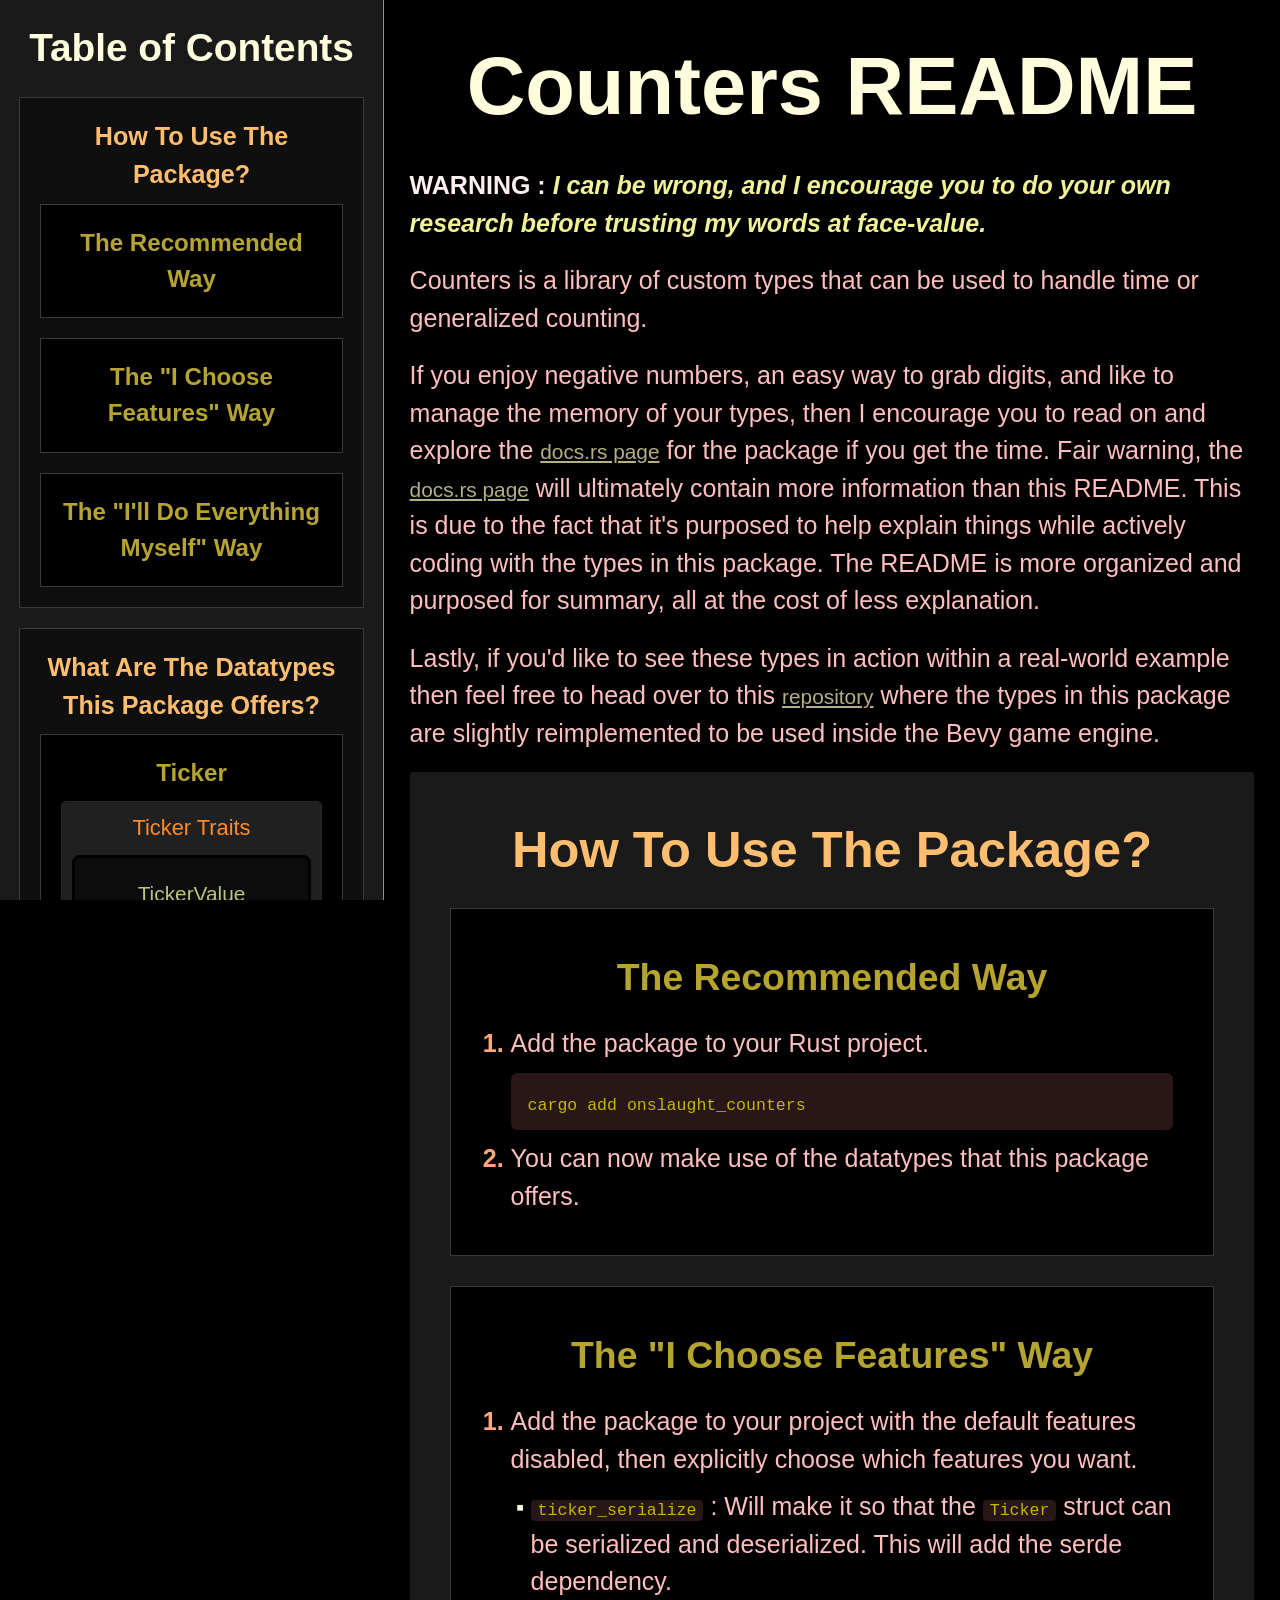
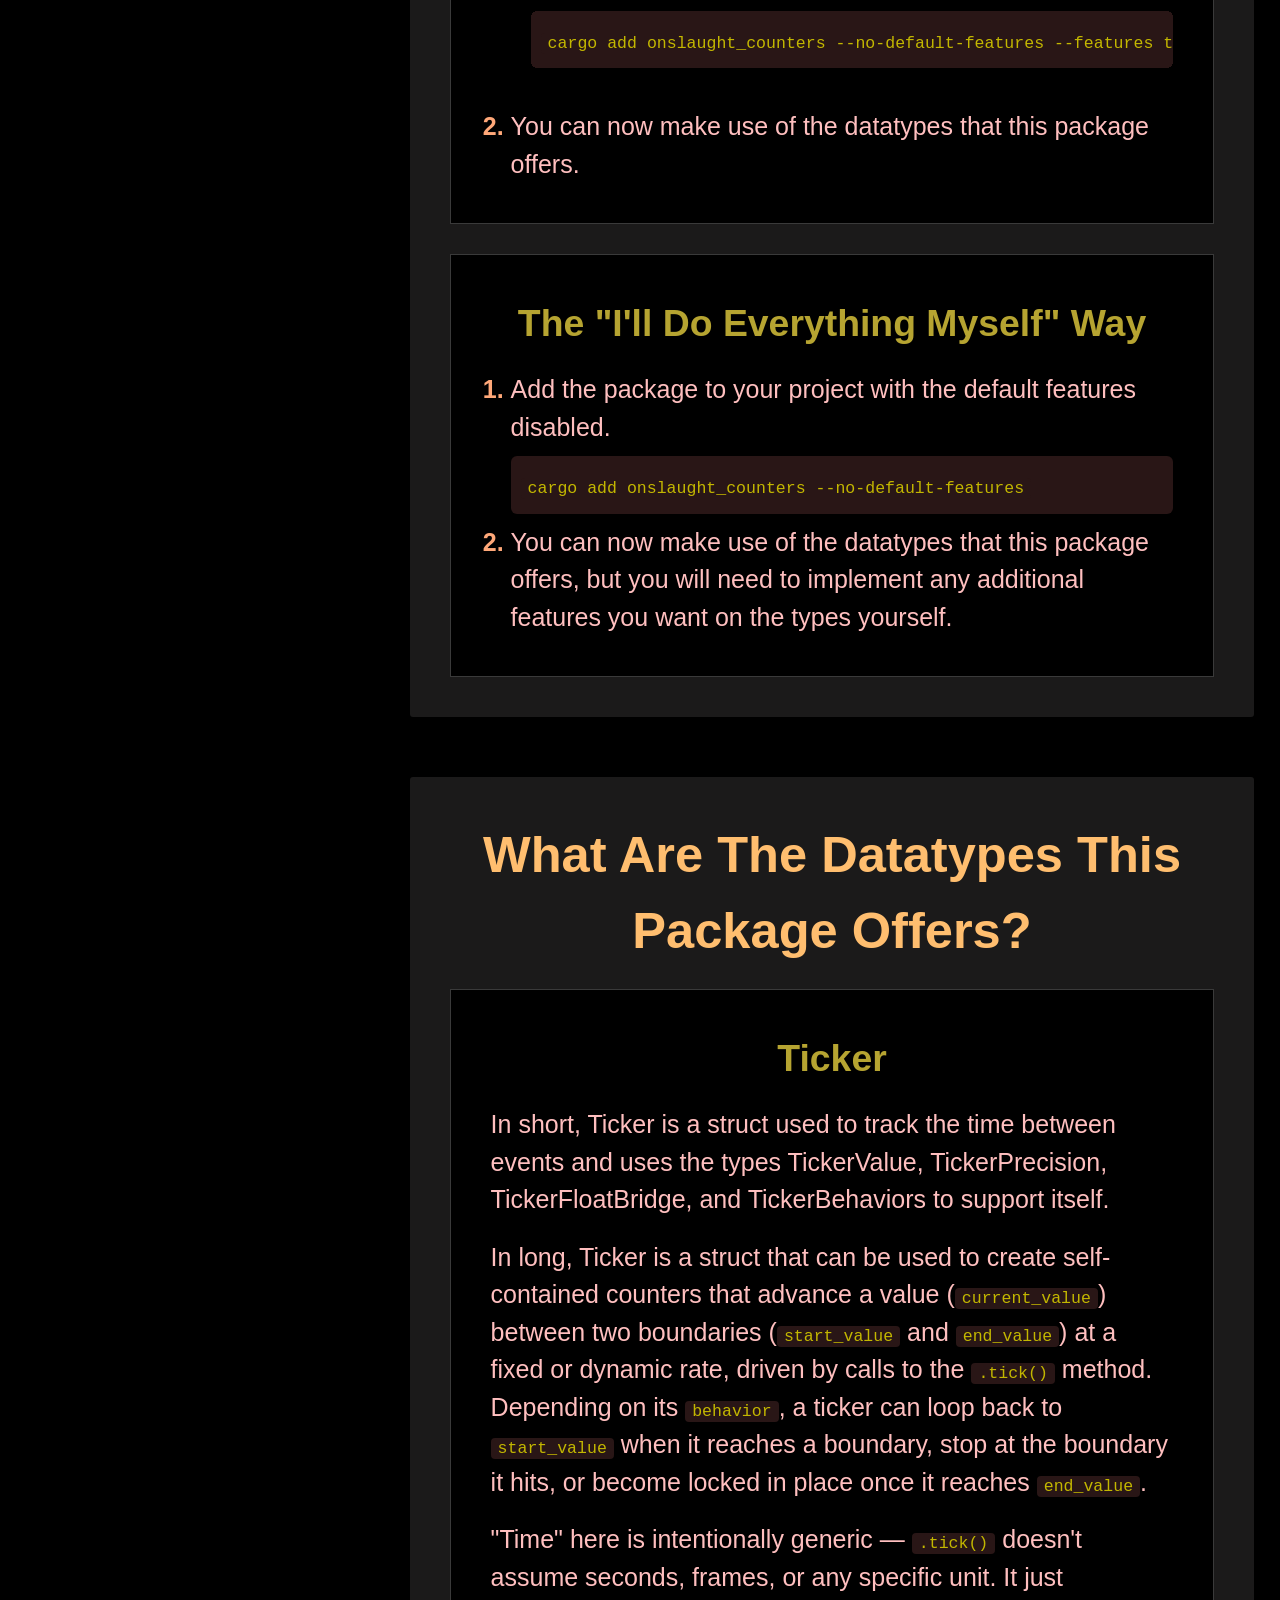
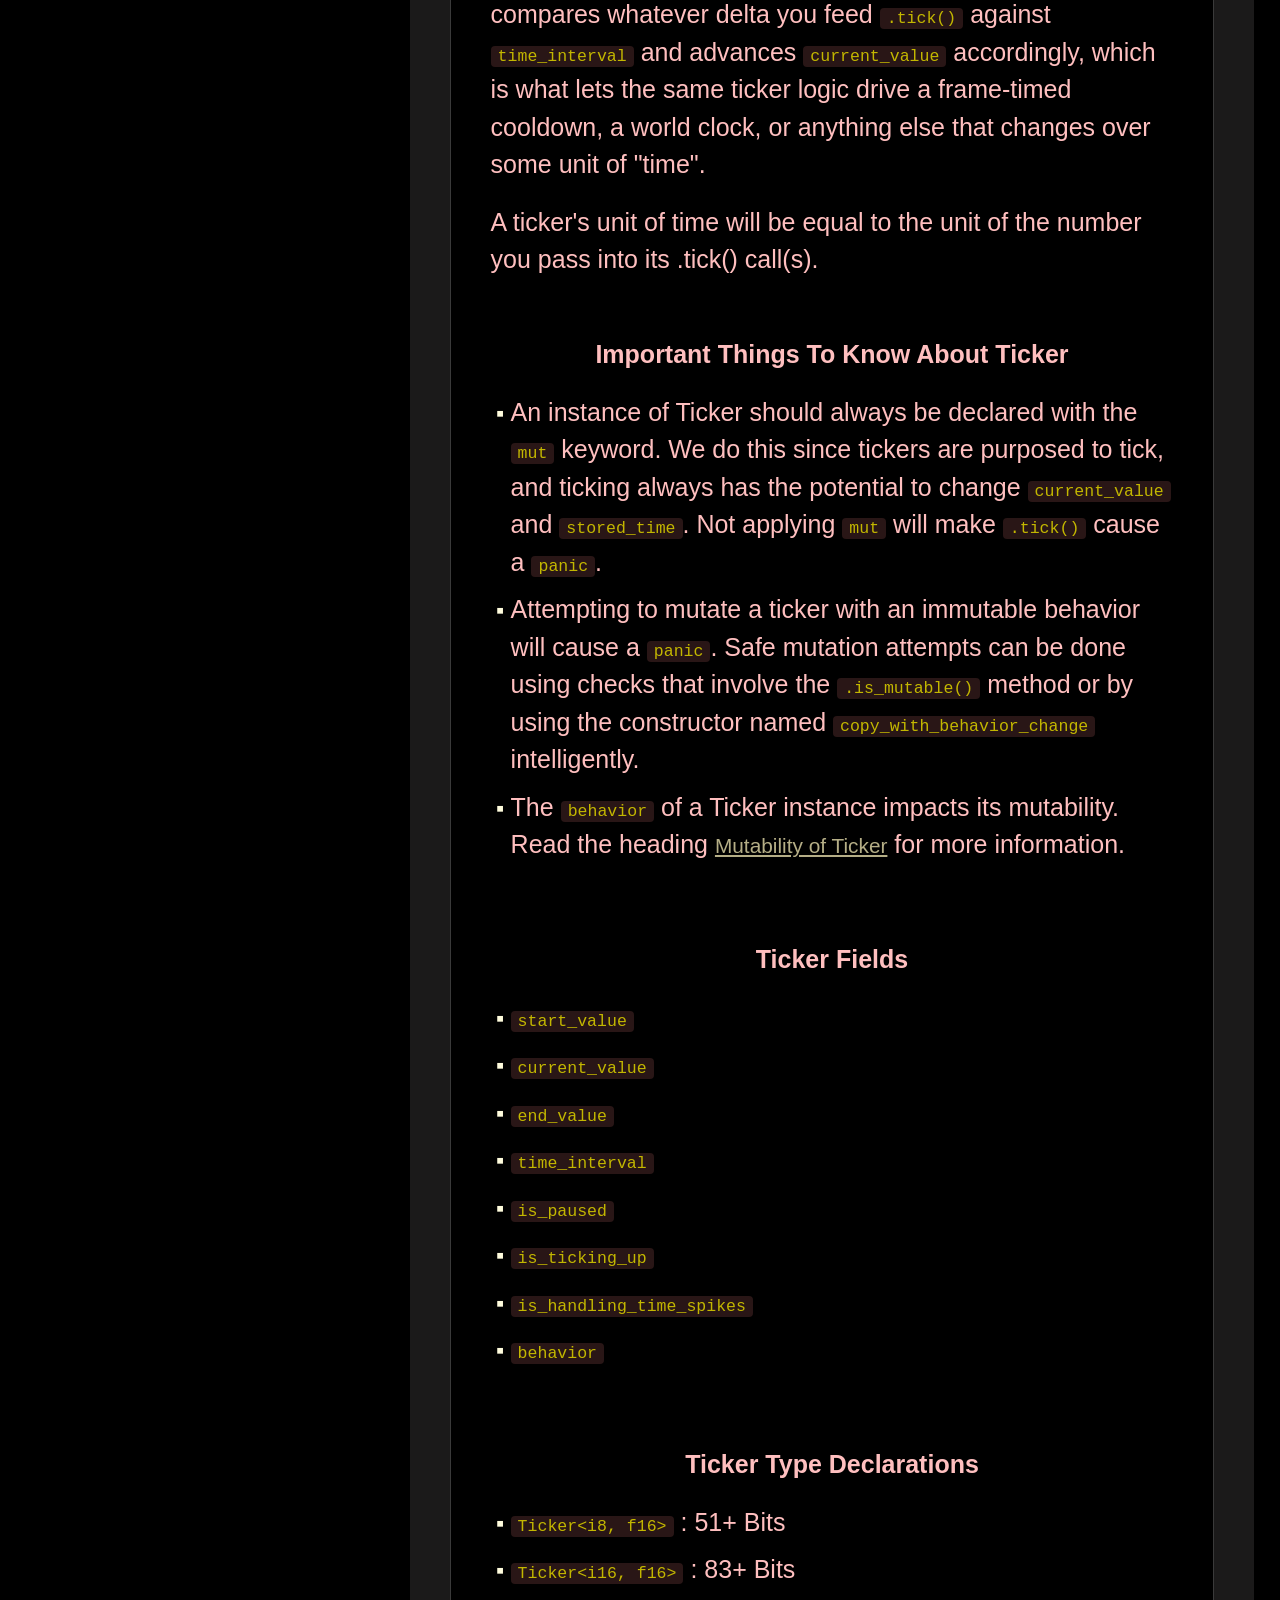
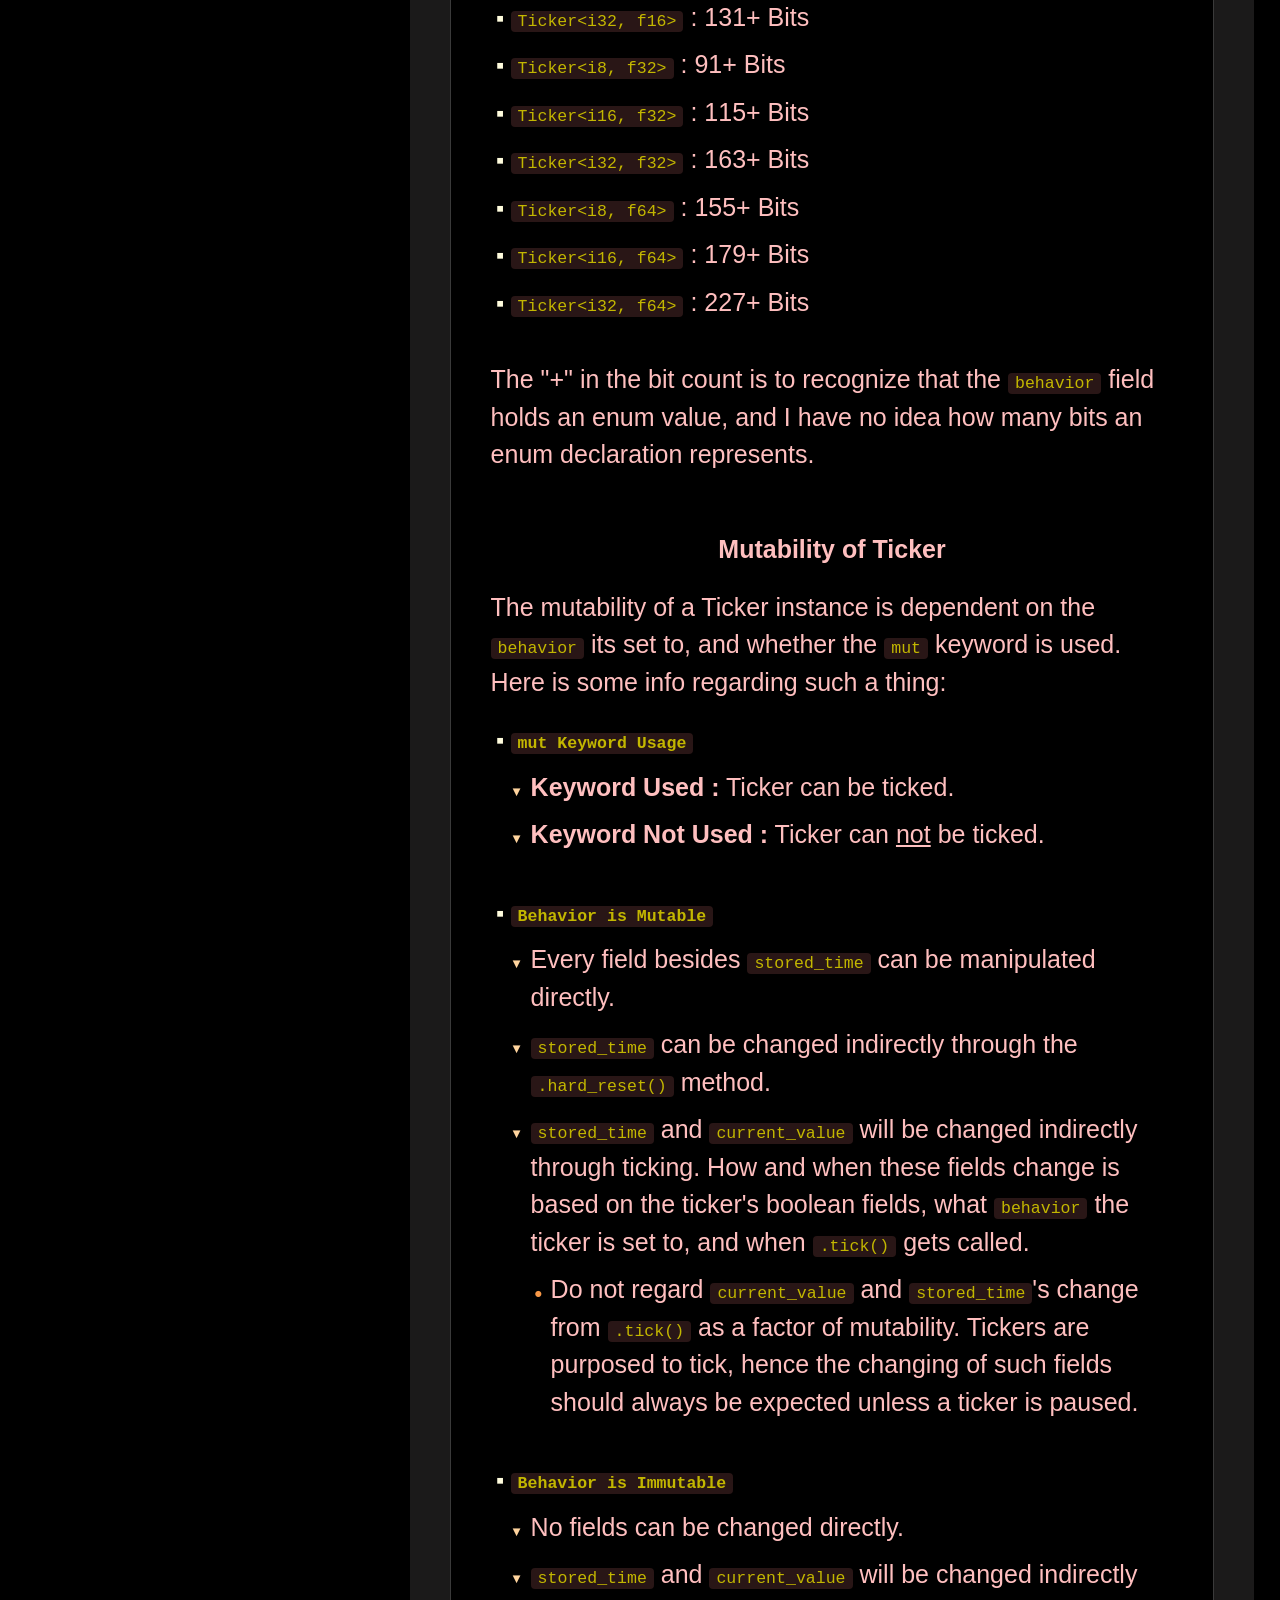
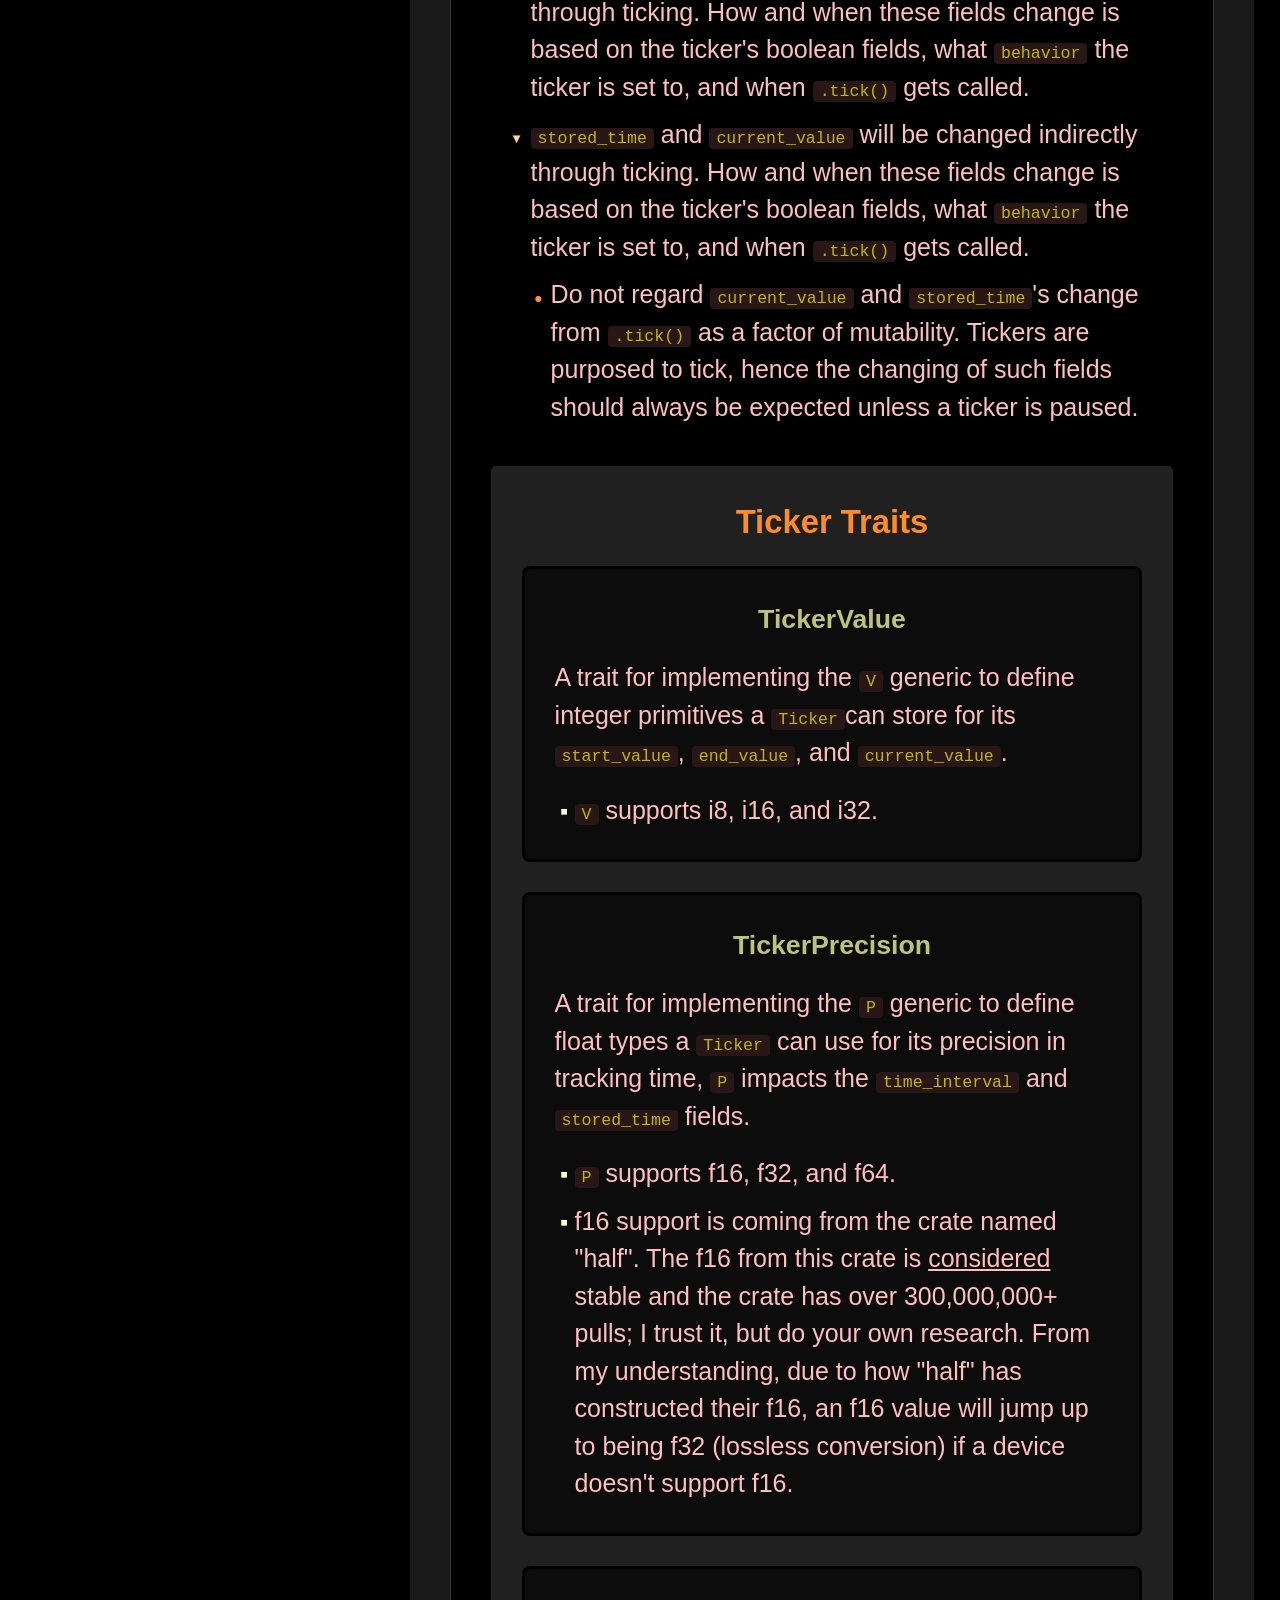
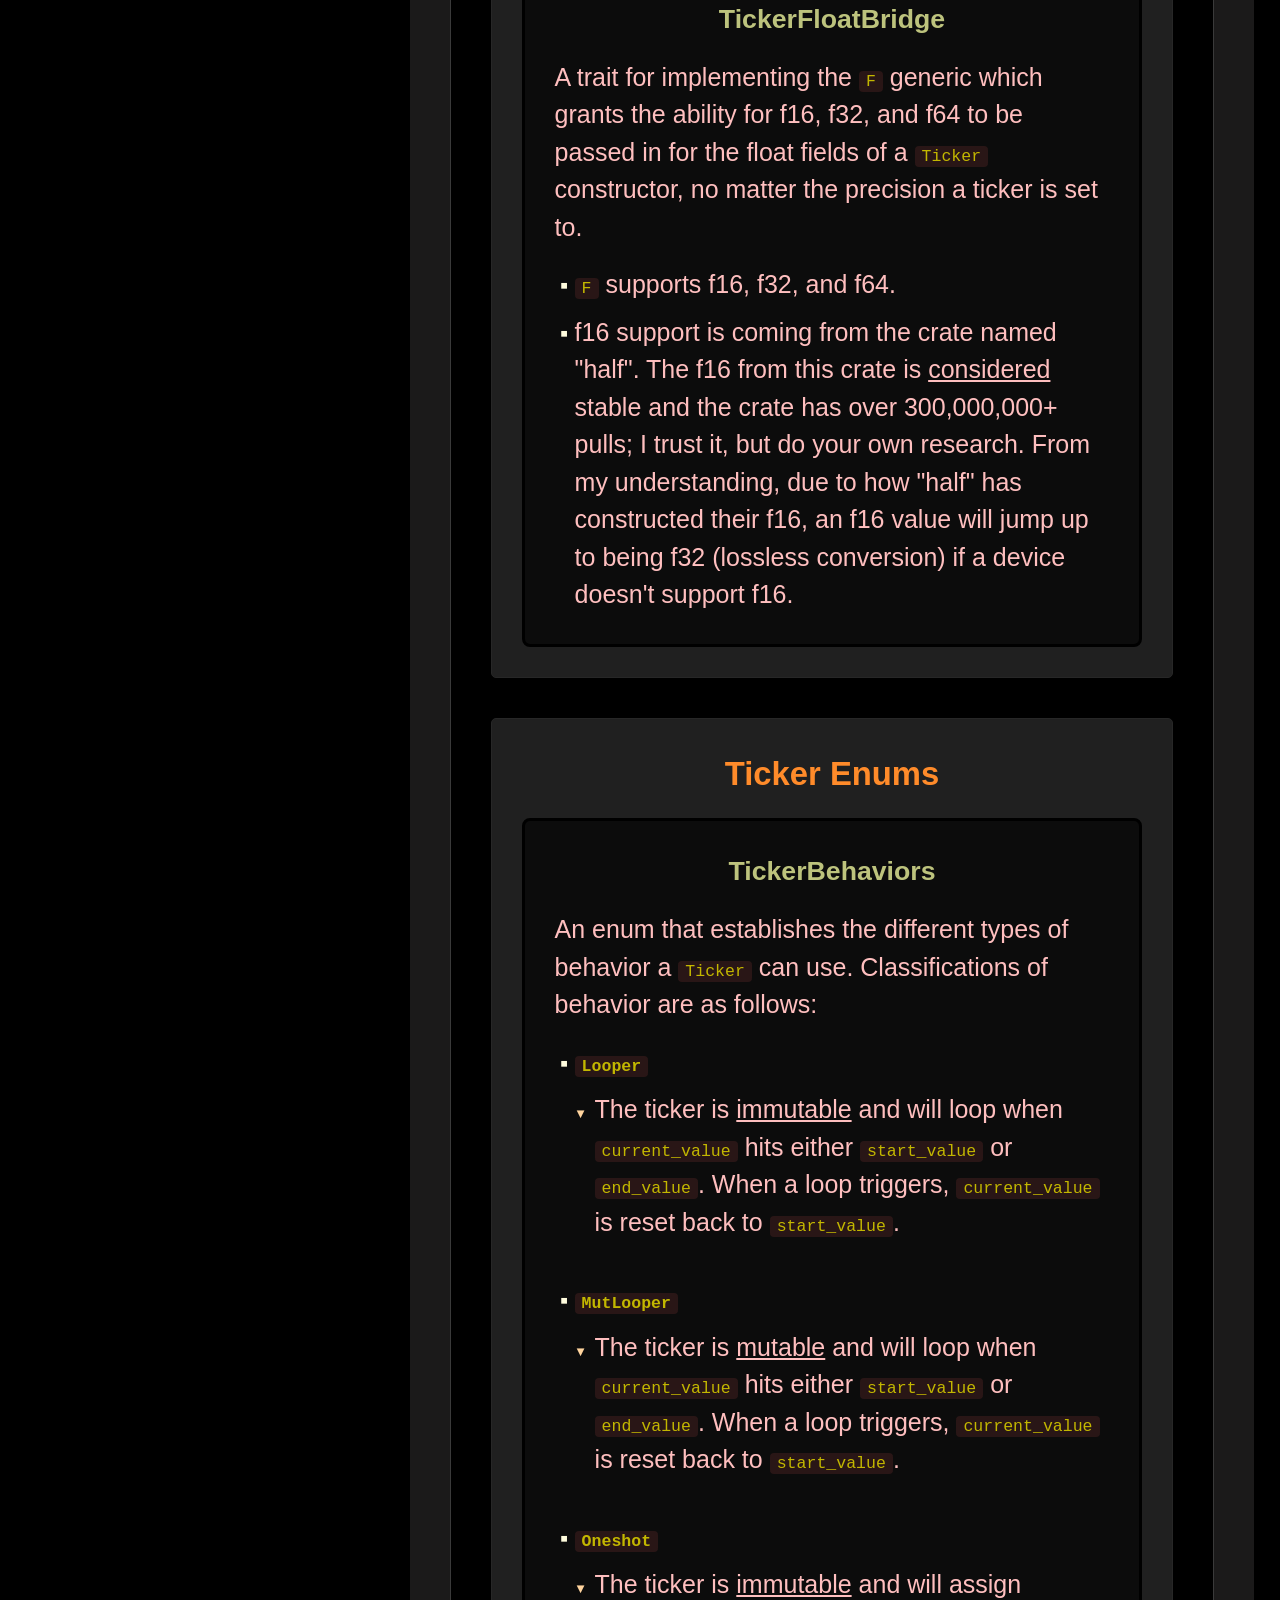
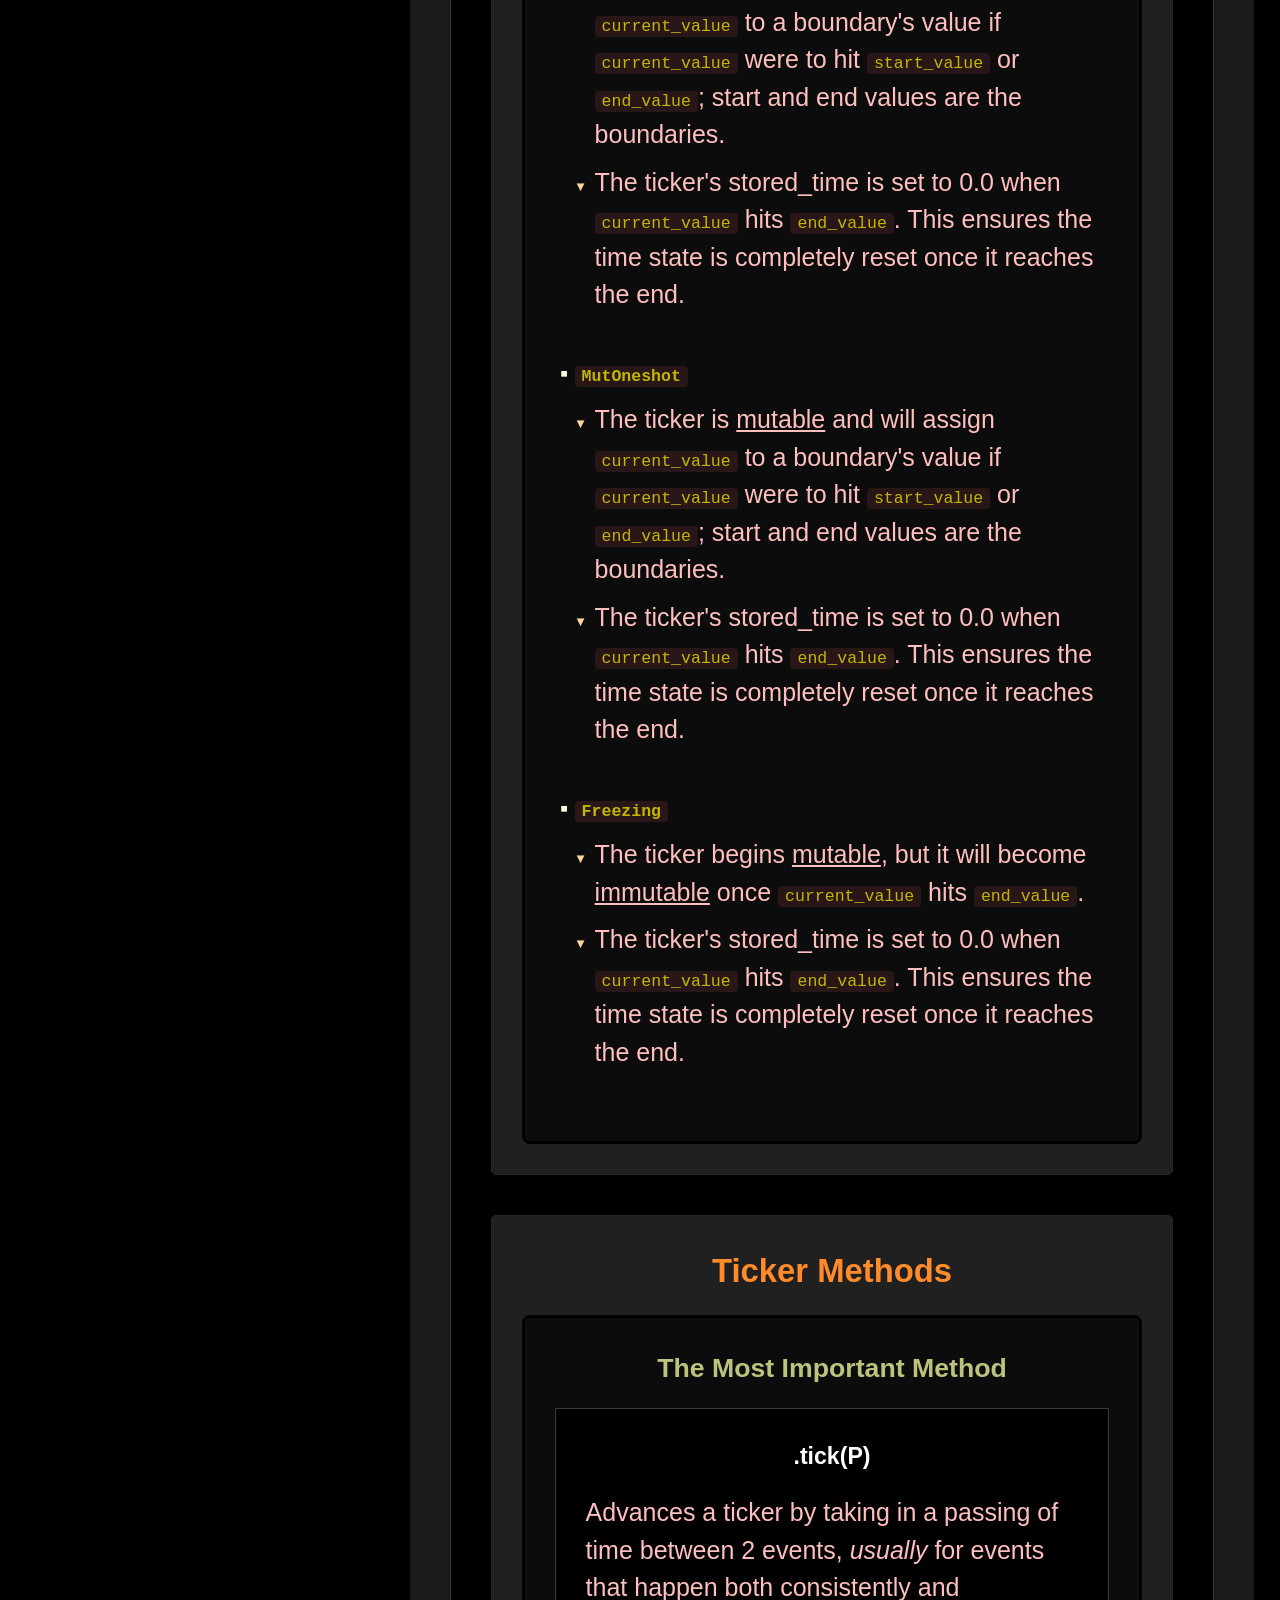
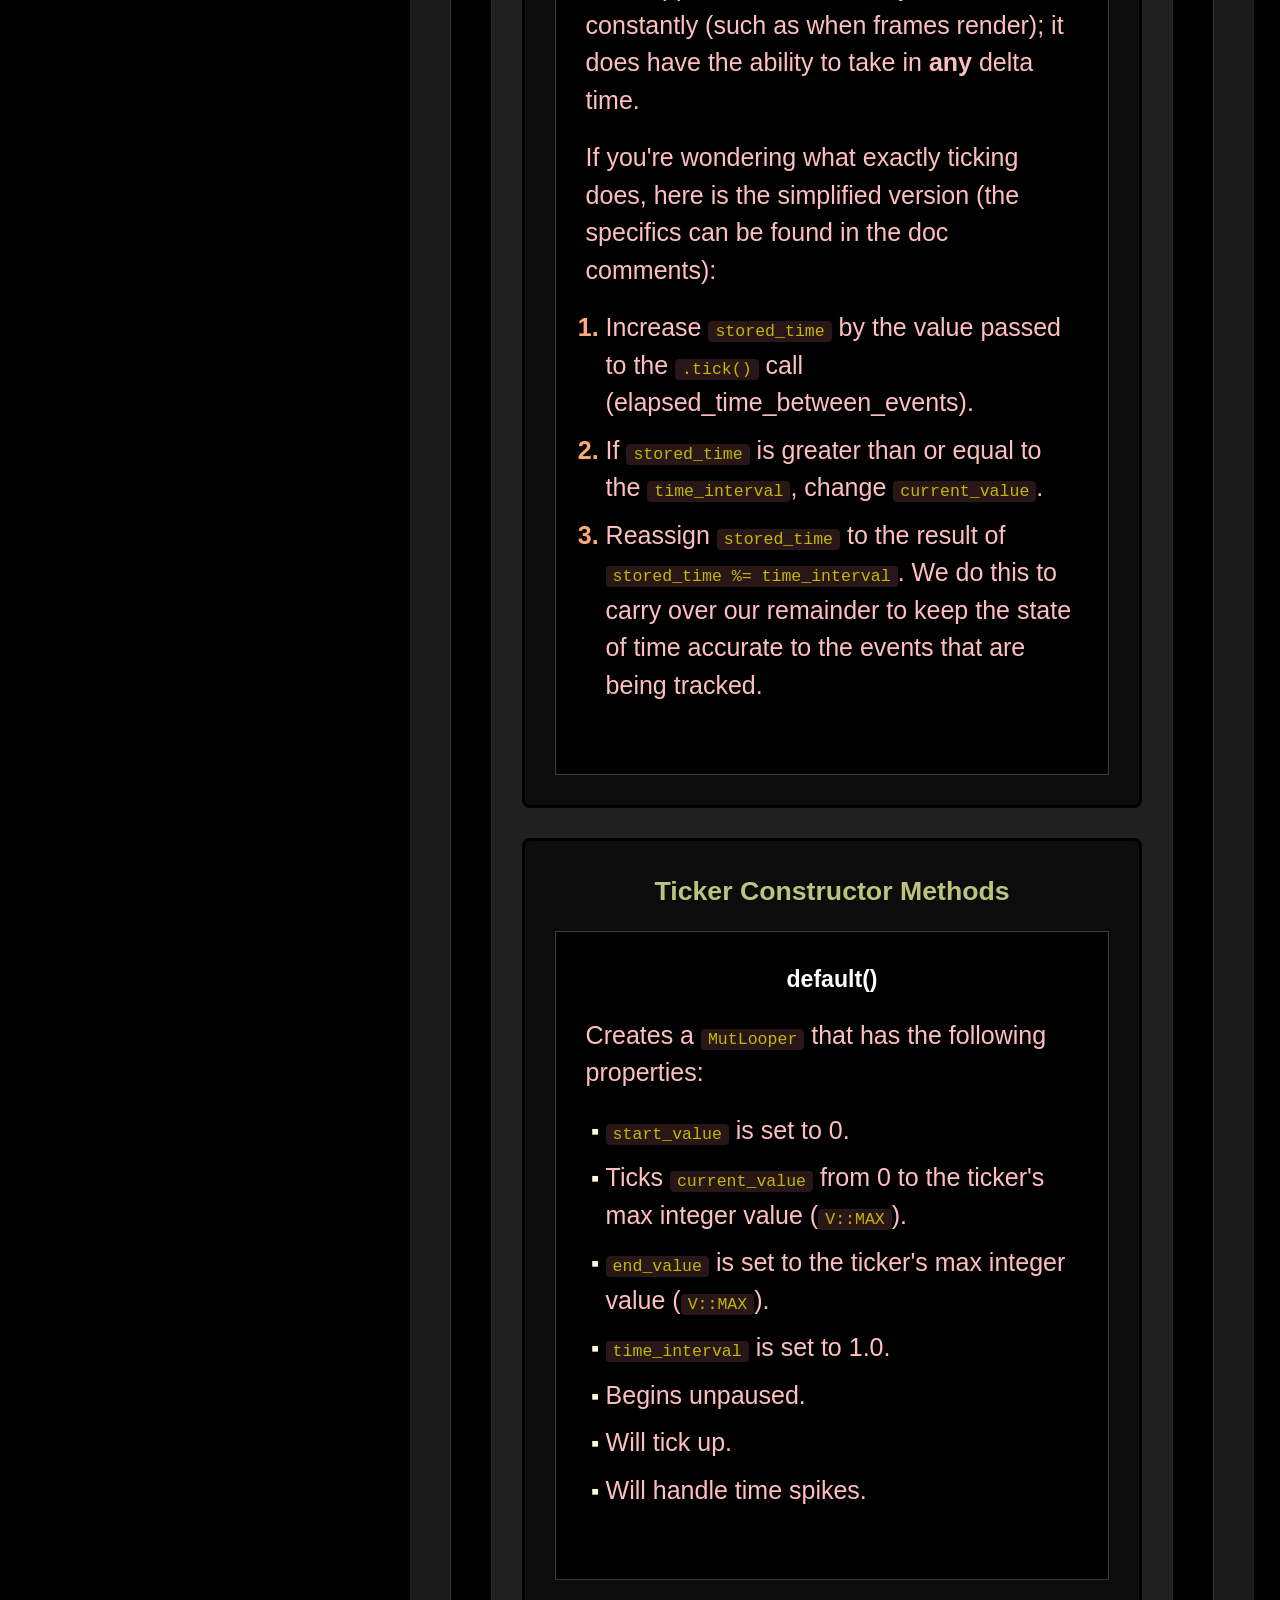
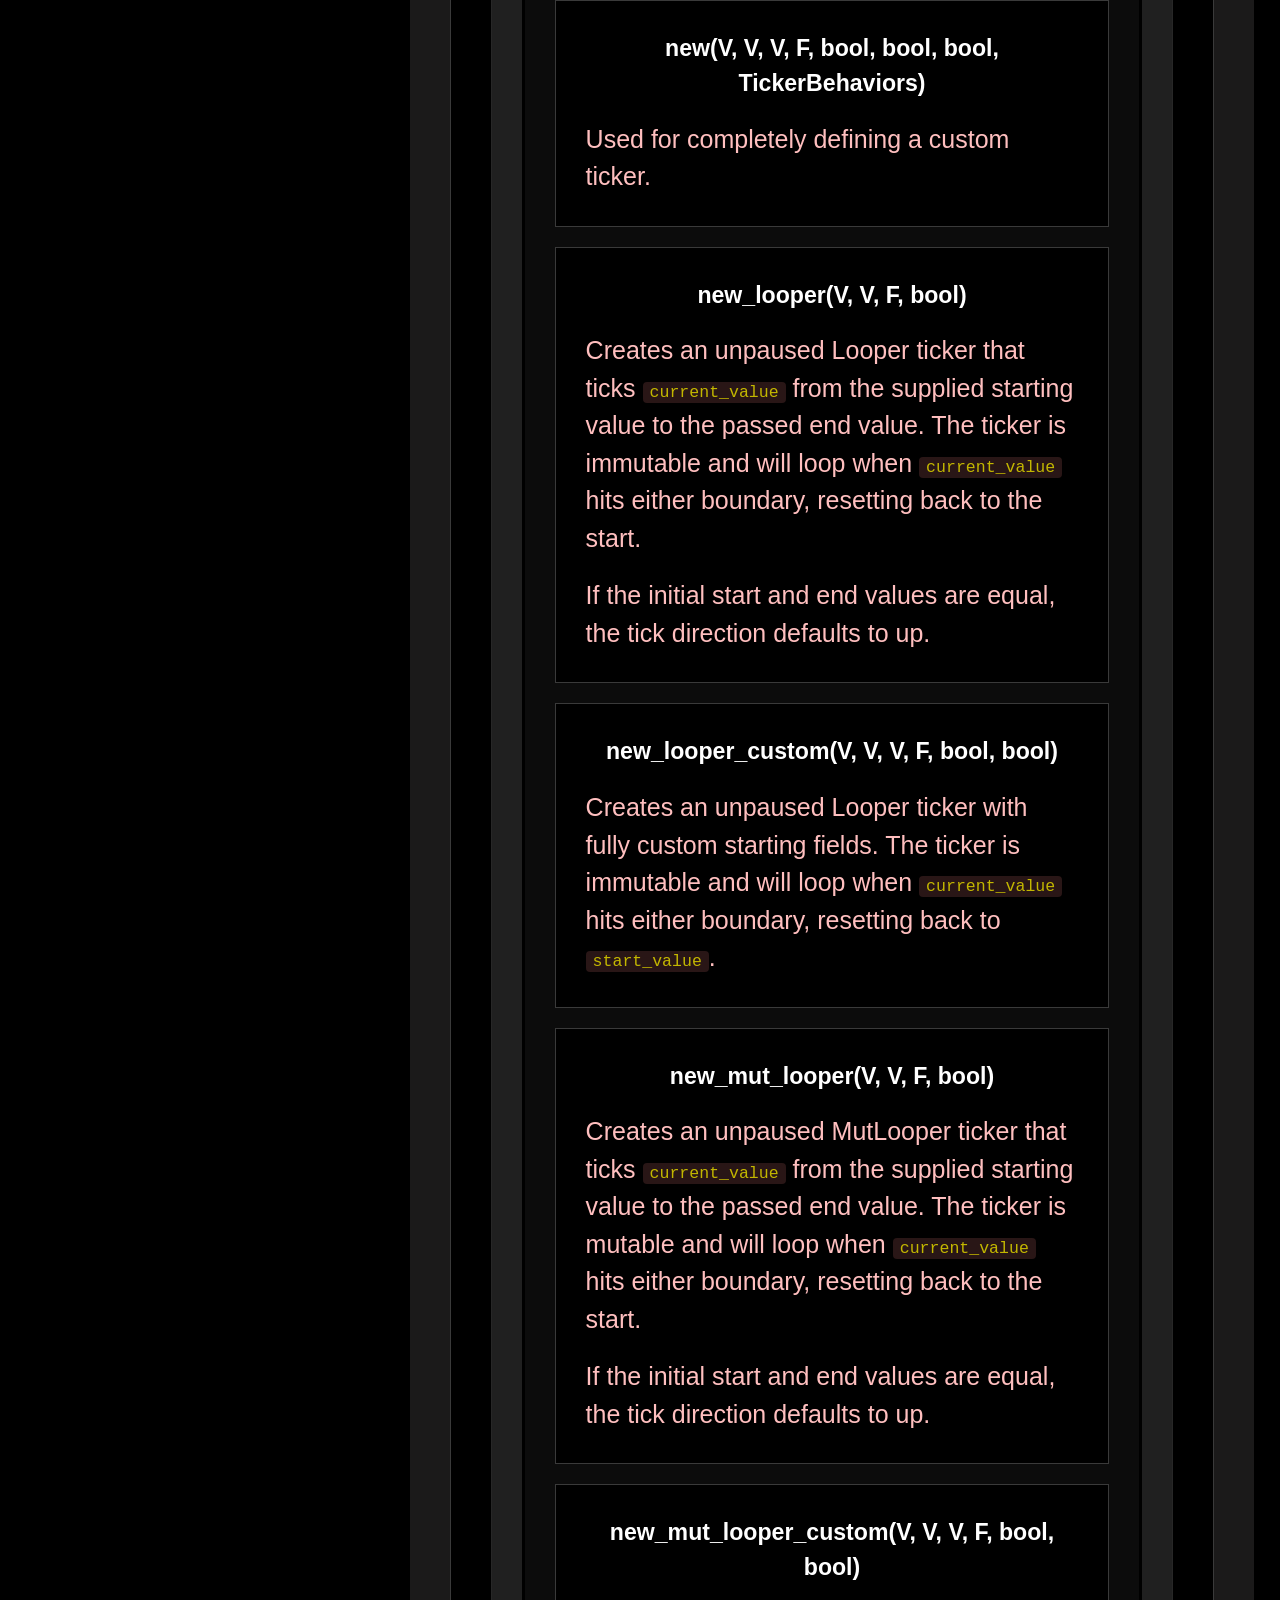
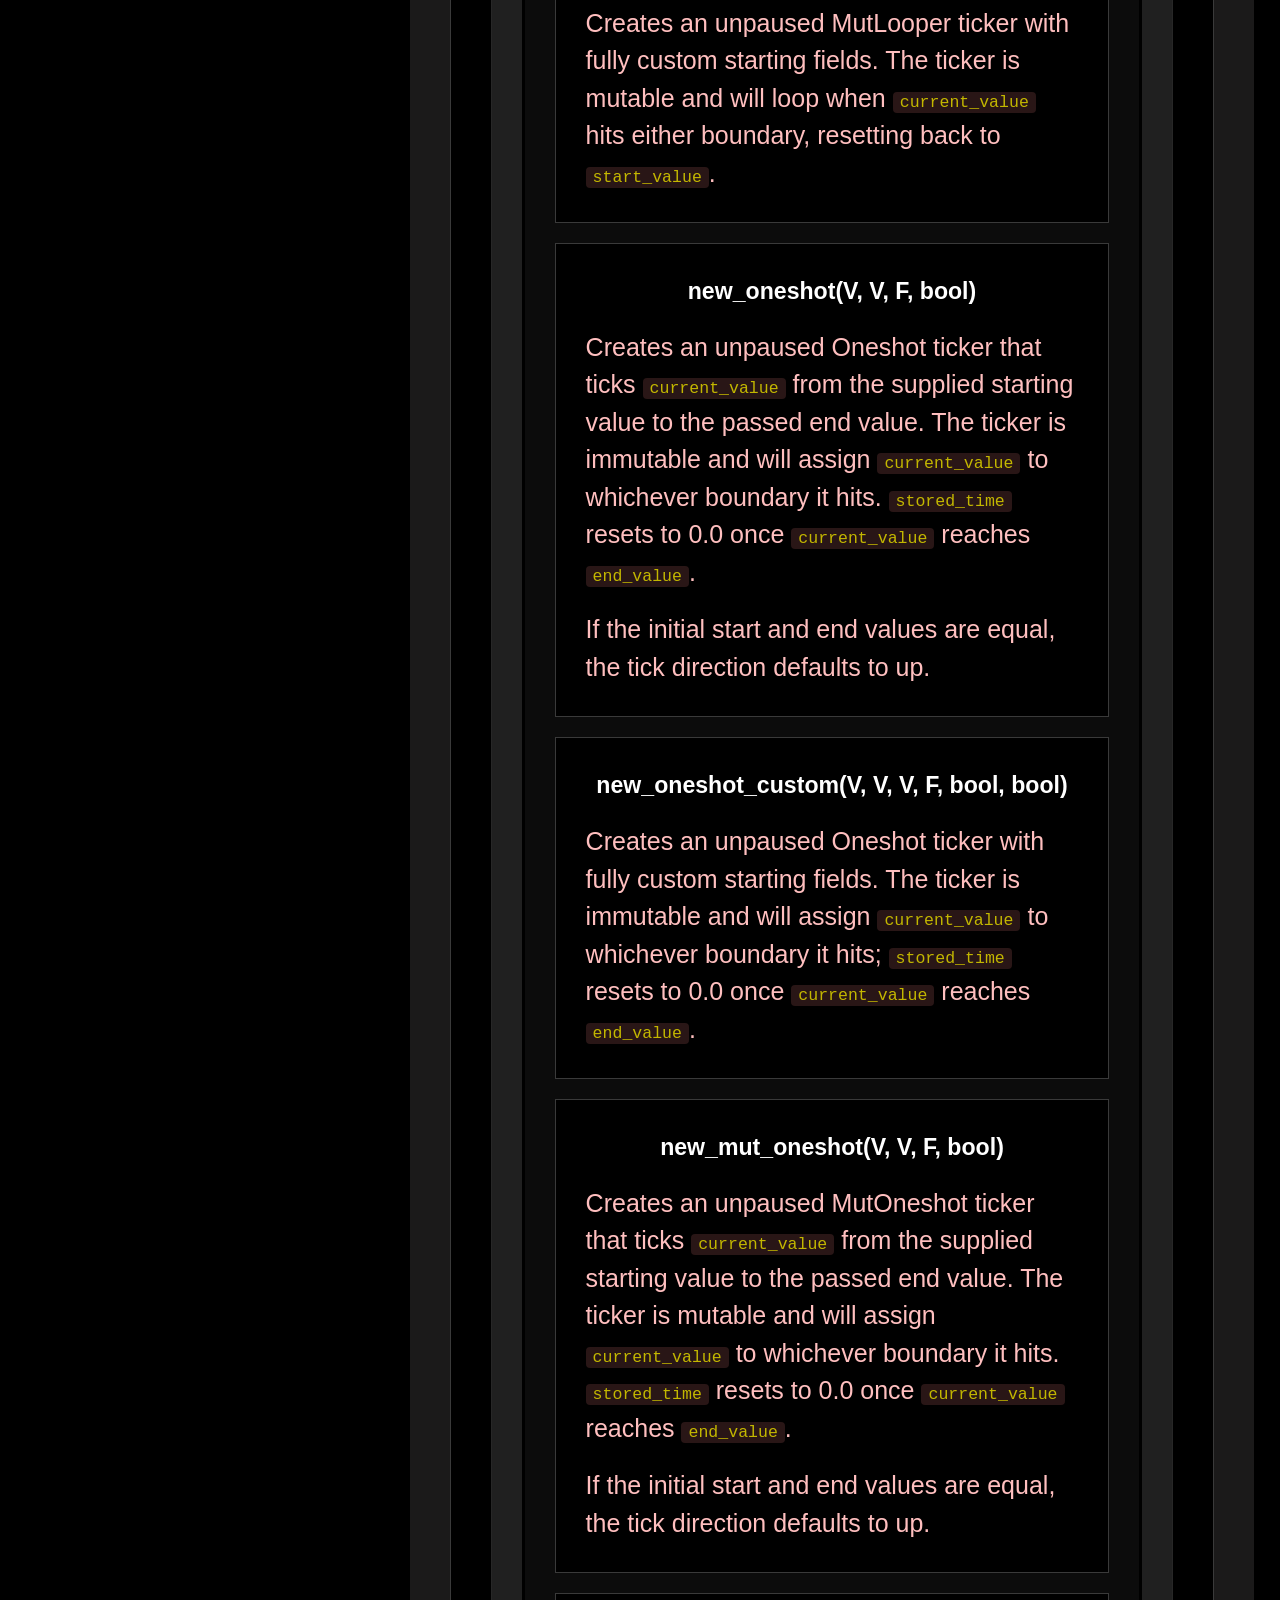
==== commit 1db83b61: "Added Panic on Bad Mutation + Doc Changes Panics will now happen if attempting to mutate a ticker wi" ====
--- a/docs/index.html
+++ b/docs/index.html
@@ -144,6 +144,7 @@
                         <!-- ToC : Ticker Helper Methods -->
                         <div class="nav_box_4">
                             <a href="#ticker-helper-methods">Ticker Helper Methods</a>
+                            <div class="nav_box_5"><a href="#is-mutable">is_mutable</a></div>
                             <div class="nav_box_5"><a href="#print-information">print_information</a></div>
                         </div>
 
@@ -162,8 +163,8 @@
             <p id="title">Counters README</p>
             <p><b style="color: #ffeeee">WARNING : <em style="color: #f1f198">I can be wrong, and I encourage you to do your own research before trusting my words at face-value.</em></b></p>
             <p>Counters is a library of custom types that can be used to handle time or generalized counting.</p>
-            <p>If you enjoy negative numbers, an easy way to grab digits, and like to manage the memory of your types, then I encourage you to read on and explore the <a href="https://docs.rs/mirth_engine_tickers" target="_blank" rel="noopener noreferrer">docs.rs page</a> for the package if you get the time.</p>
-            <p>Fair warning, the <a href="https://docs.rs/mirth_engine_tickers" target="_blank" rel="noopener noreferrer">docs.rs page</a> will ultimately contain more information than this README.  This is due to the fact that it's purposed to help explain things while actively coding with the types in this package.  The README is more organized and purposed for summary, all at the cost of less explanation.</p>
+            <p>If you enjoy negative numbers, an easy way to grab digits, and like to manage the memory of your types, then I encourage you to read on and explore the <a href="https://docs.rs/mirth_engine_tickers" target="_blank" rel="noopener noreferrer">docs.rs page</a> for the package if you get the time.  Fair warning, the <a href="https://docs.rs/mirth_engine_tickers" target="_blank" rel="noopener noreferrer">docs.rs page</a> will ultimately contain more information than this README.  This is due to the fact that it's purposed to help explain things while actively coding with the types in this package.  The README is more organized and purposed for summary, all at the cost of less explanation.</p>
+            <p>Lastly, if you'd like to see these types in action within a real-world example then feel free to head over to this <a href="https://github.com/Mirth-Development/mirth_engine_counters" target="_blank" rel="noopener noreferrer">repository</a> where the types in this package are slightly reimplemented to be used inside the Bevy game engine.</p>
 
             <!-- ============================================================ -->
             <!-- HOW TO USE THE PACKAGE                                       -->
@@ -224,7 +225,19 @@
                     <p>In long, Ticker is a struct that can be used to create self-contained counters that advance a value (<code>current_value</code>) between two boundaries (<code>start_value</code> and <code>end_value</code>) at a fixed or dynamic rate, driven by calls to the <code>.tick()</code> method. Depending on its <code>behavior</code>, a ticker can loop back to <code>start_value</code> when it reaches a boundary, stop at the boundary it hits, or become locked in place once it reaches <code>end_value</code>.
                     <p>"Time" here is intentionally generic — <code>.tick()</code> doesn't assume seconds, frames, or any specific unit. It just compares whatever delta you feed <code>.tick()</code> against <code>time_interval</code> and advances <code>current_value</code> accordingly, which is what lets the same ticker logic drive a frame-timed cooldown, a world clock, or anything else that changes over some unit of "time".</p>
                     <p>A ticker's unit of time will be equal to the unit of the number you pass into its .tick() call(s).</p>
-                    <p>Ticker holds the following fields:</p>
+                    <br>
+                    
+                    <!-- Important Things To Know About Ticker -->
+                    <p id="important-things-to-know-about-ticker" style="text-align: center"><b>Important Things To Know About Ticker</b></p>
+                    <ul>
+                        <li>An instance of Ticker should always be declared with the <code>mut</code> keyword.  We do this since tickers are purposed to tick, and ticking always has the potential to change <code>current_value</code> and <code>stored_time</code>.  Not applying <code>mut</code> will make <code>.tick()</code> cause a <code>panic</code>.</li>
+                        <li>Attempting to mutate a ticker with an immutable behavior will cause a <code>panic</code>.  Safe mutation attempts can be done using checks that involve the <code>.is_mutable()</code> method or by using the constructor named <code>copy_with_behavior_change</code> intelligently.</li>
+                        <li>The <code>behavior</code> of a Ticker instance impacts its mutability.  Read the heading <a href="#mutability-of-ticker">Mutability of Ticker</a> for more information.</li>
+                    </ul>
+                    <br>
+
+                    <!-- Ticker Fields -->
+                    <p id="ticker-fields" style="text-align: center"><b>Ticker Fields</b></p>
                     <ul>
                         <li><code>start_value</code></li>
                         <li><code>current_value</code></li>
@@ -235,8 +248,10 @@
                         <li><code>is_handling_time_spikes</code></li>
                         <li><code>behavior</code></li>
                     </ul>
-
-                    <p>Ticker has the following type declarations:</p>
+                    <br>
+
+                    <!-- Ticker Type Declarations -->
+                    <p id="ticker-type-declarations" style="text-align: center"><b>Ticker Type Declarations</b></p>
                     <ul>
                         <li><code>Ticker&lt;i8, f16&gt;</code> : 51+ Bits</li>
                         <li><code>Ticker&lt;i16, f16&gt;</code> : 83+ Bits</li>
@@ -251,9 +266,16 @@
                     <p>The "+" in the bit count is to recognize that the <code>behavior</code> field holds an enum value, and I have no idea how many bits an enum declaration represents.</p>
                     <br>
 
-                    <p><b>What Exactly is Mutable in Tickers?</b></p>
-                    <p>First off, a ticker should always be declared with the <code>mut</code> keyword.  We do this since tickers are purposed to tick, and ticking always has the potential to change <code>current_value</code> and <code>stored_time</code>.  From there, the actual mutability of a ticker's fields is dependent on its <code>behavior</code>.  Here is some info regarding such a thing:</p>
+                    <!-- Mutability of Ticker -->
+                    <p id="mutability-of-ticker" style="text-align: center"><b>Mutability of Ticker</b></p>
+                    <p>The mutability of a Ticker instance is dependent on the <code>behavior</code> its set to, and whether the <code>mut</code> keyword is used.  Here is some info regarding such a thing:</p>
                     <ul>
+                        <li><b><code>mut Keyword Usage</code></b>
+                            <ul>
+                                <li><b>Keyword Used :</b> Ticker can be ticked.</li>
+                                <li><b>Keyword Not Used :</b> Ticker can <u>not</u> be ticked.</li>
+                            </ul>
+                        </li>
                         <li><b><code>Behavior is Mutable</code></b>
                             <ul>
                                 <li>Every field besides <code>stored_time</code> can be manipulated directly.</li>
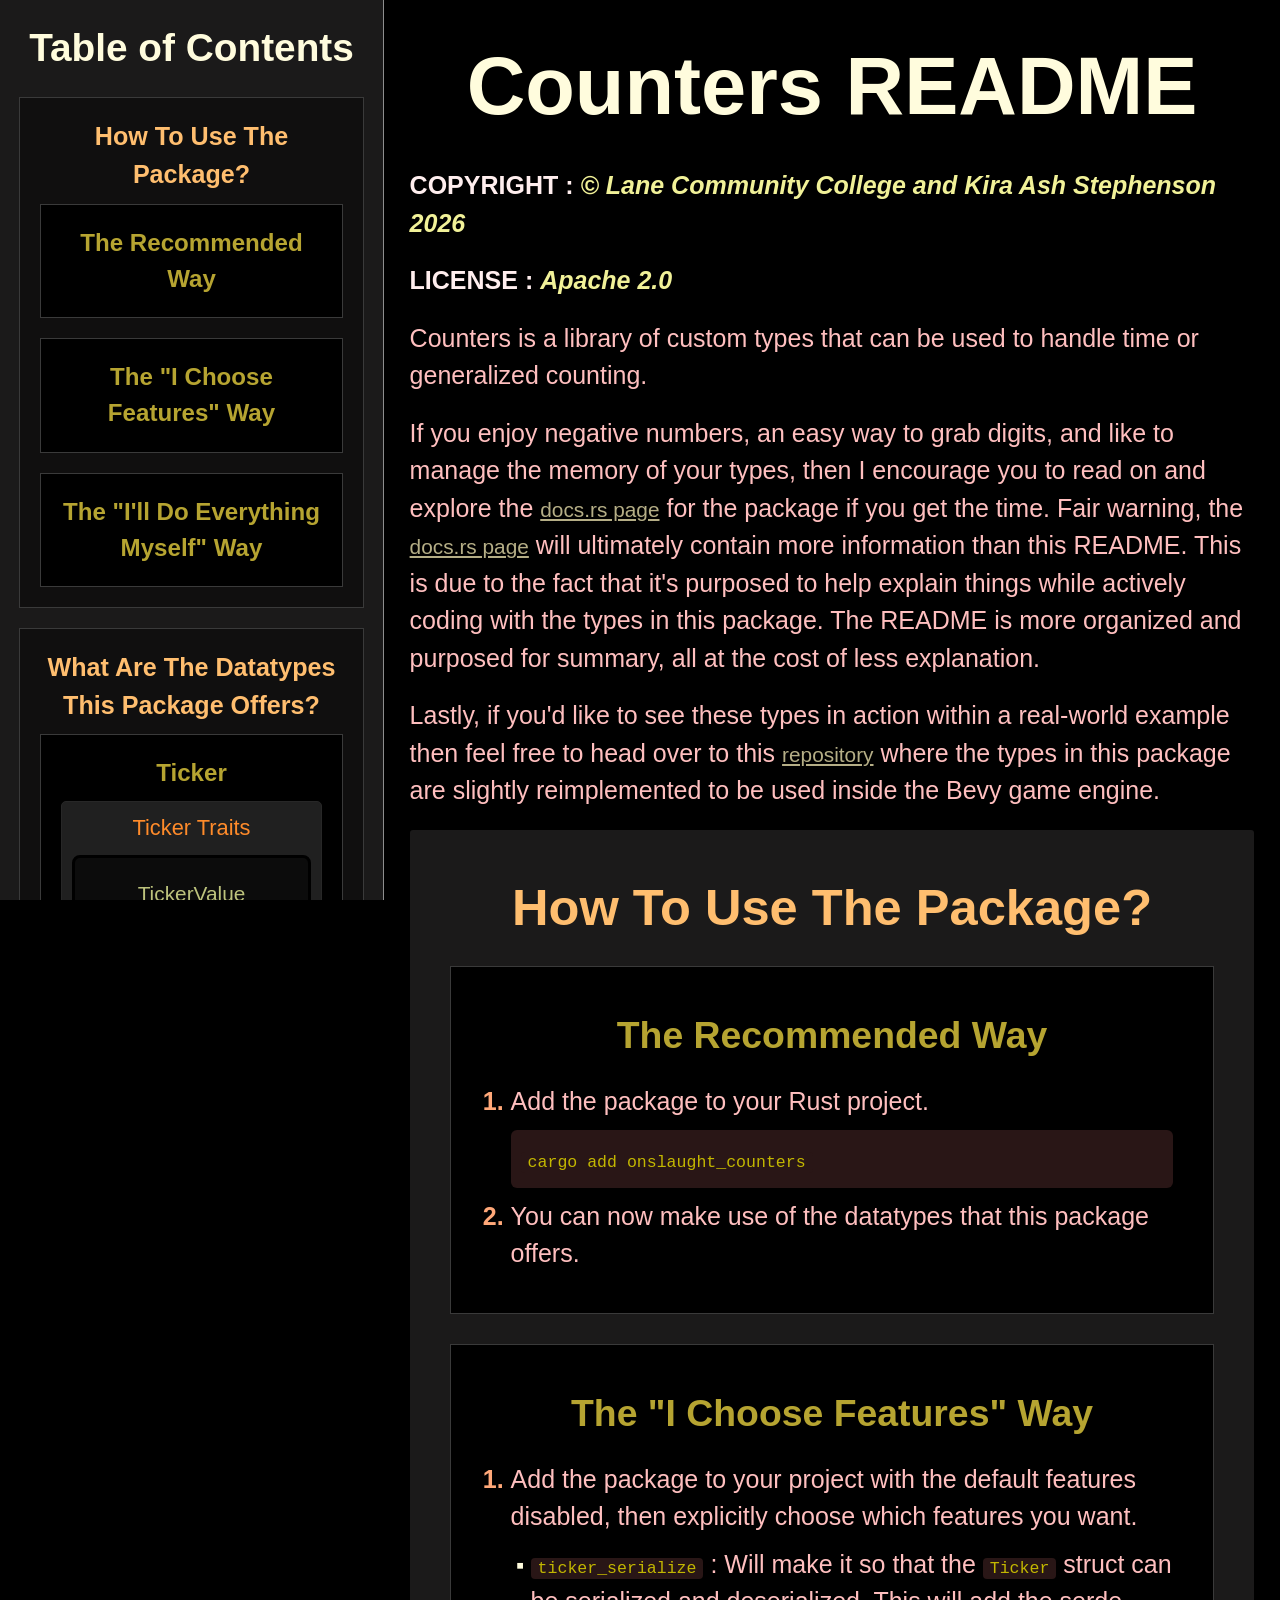
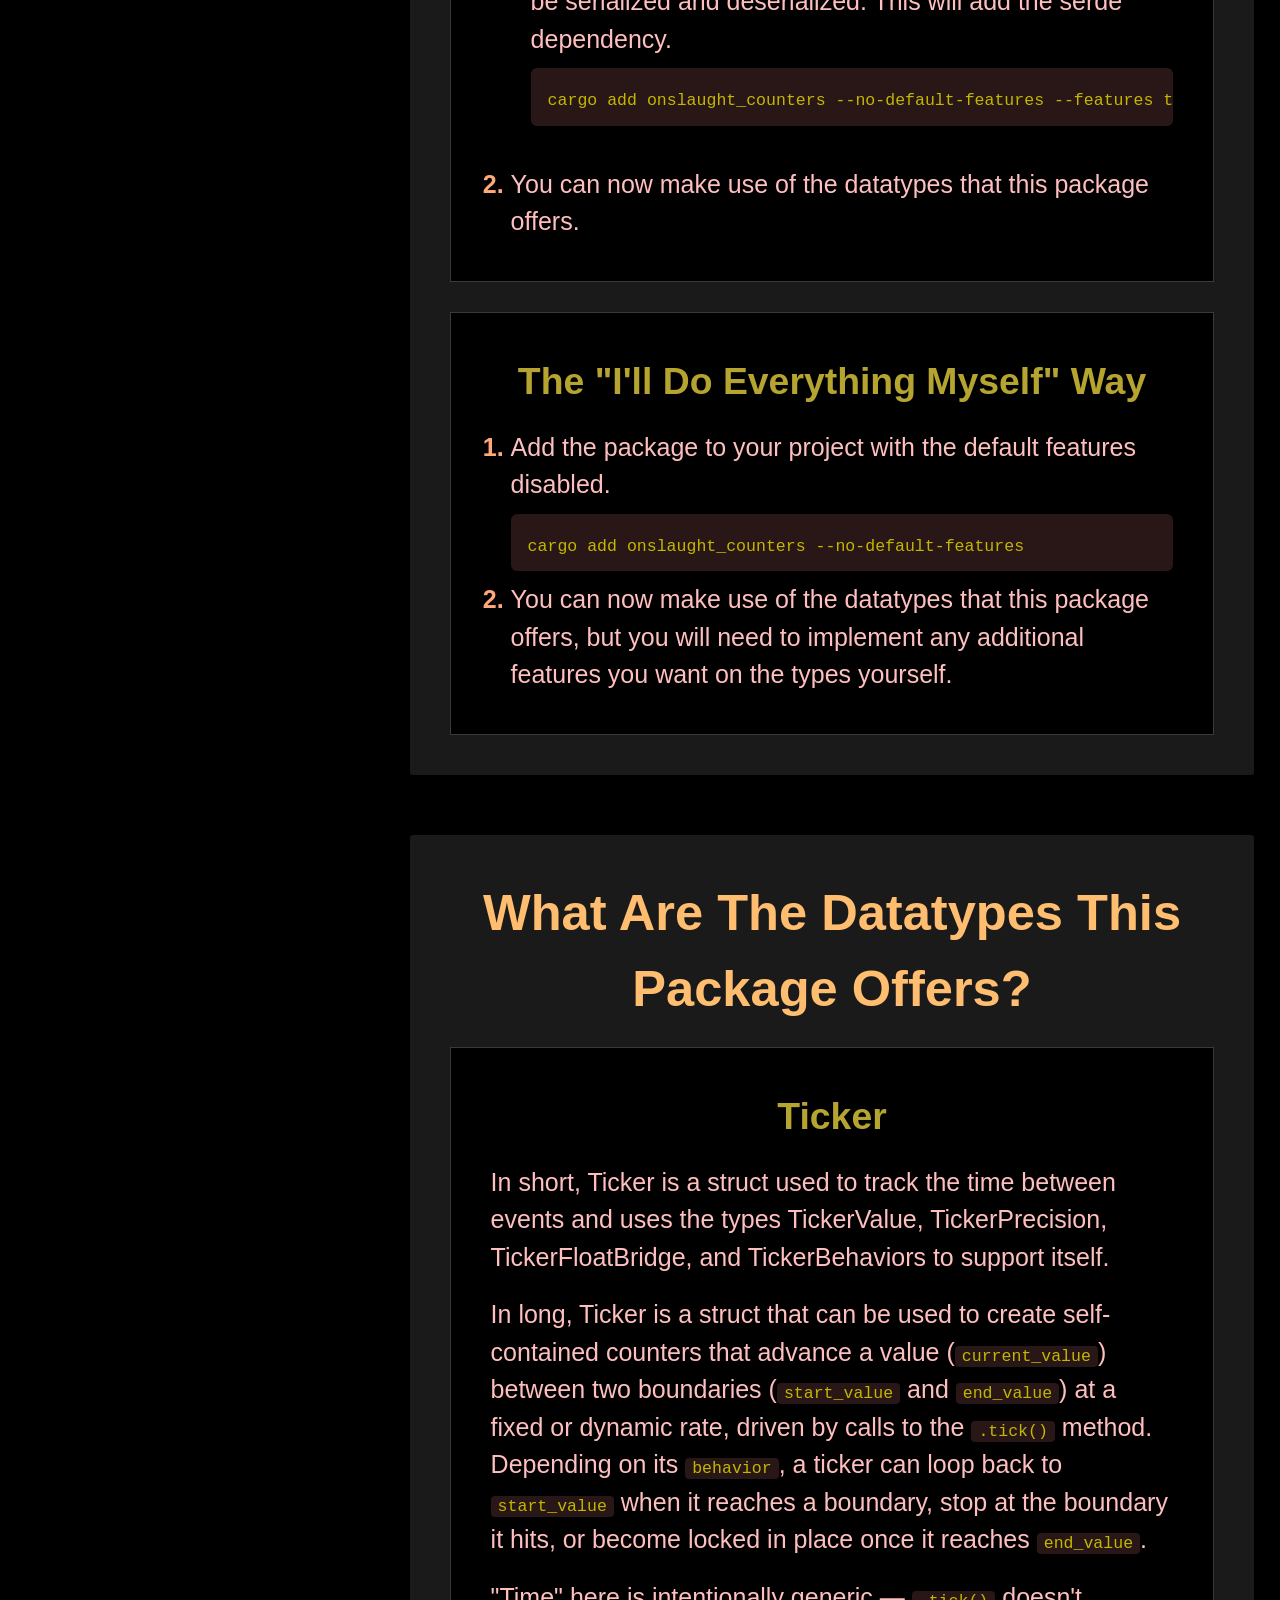
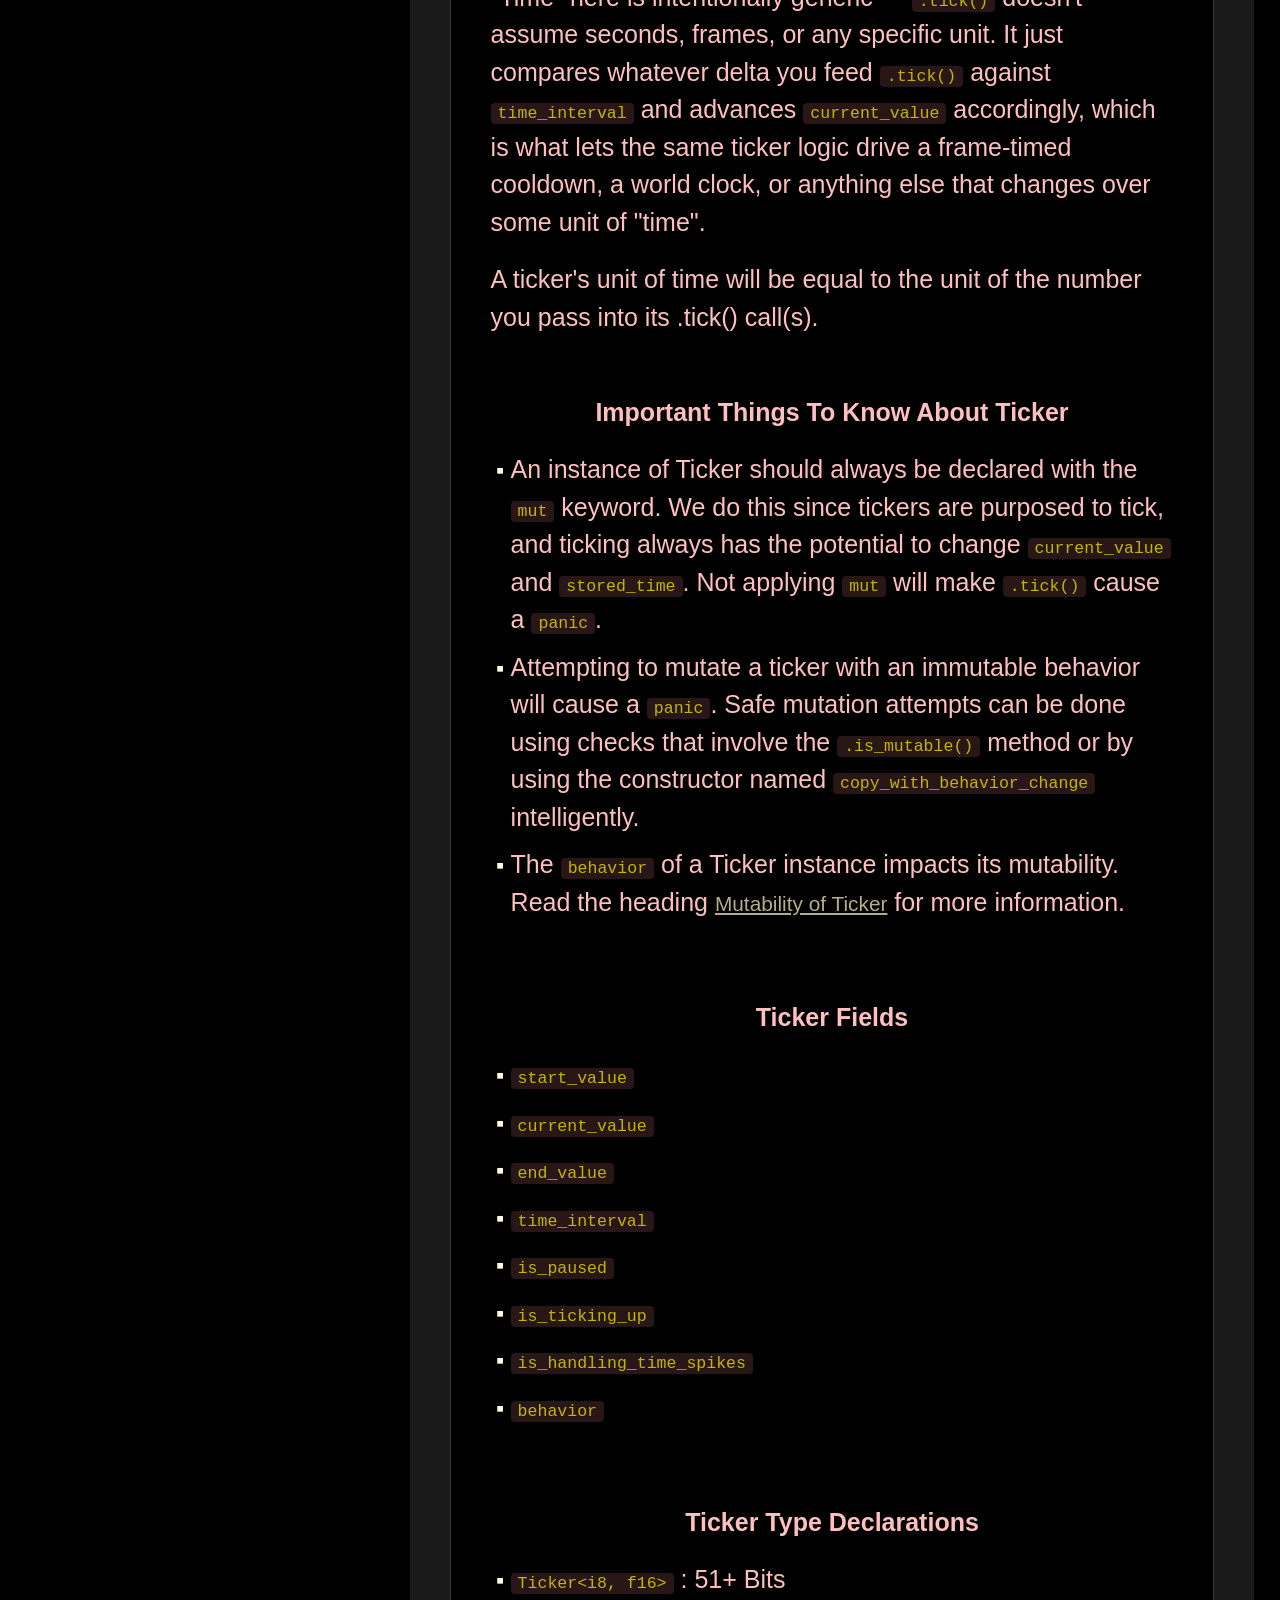
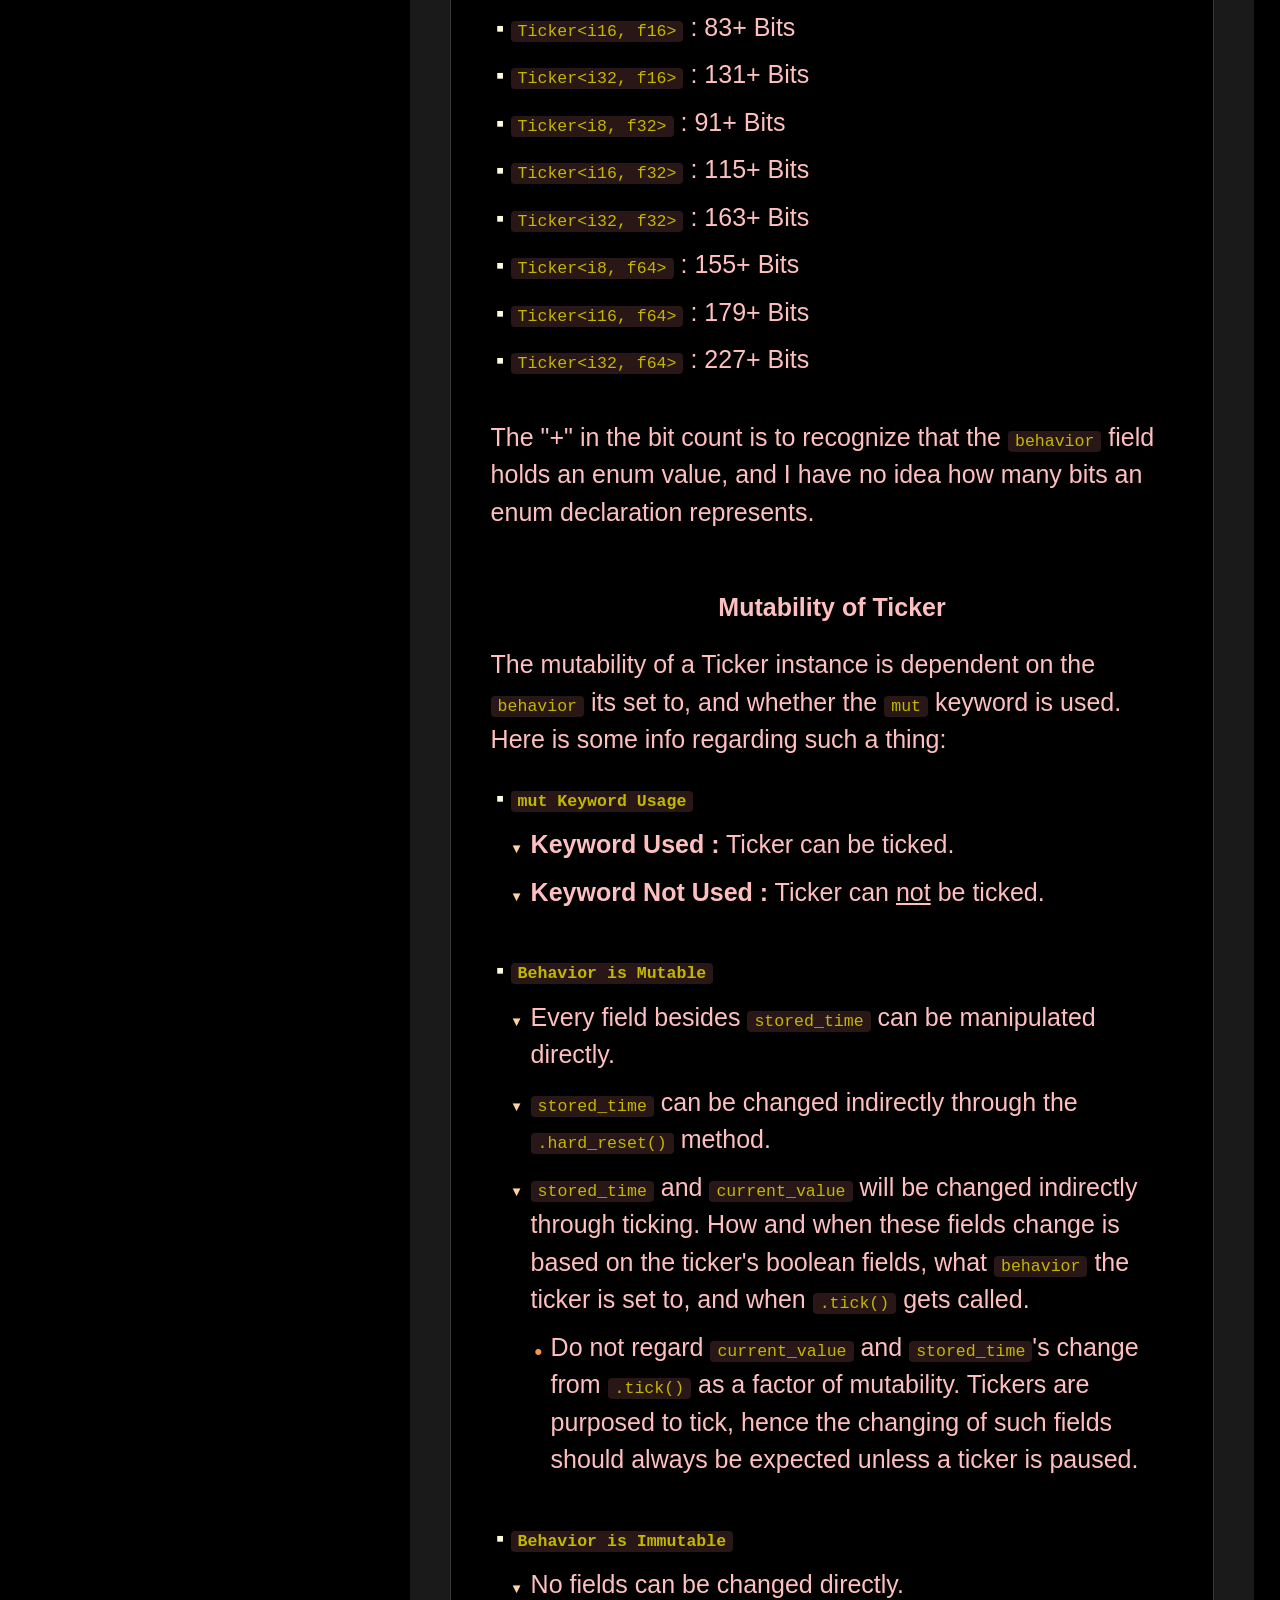
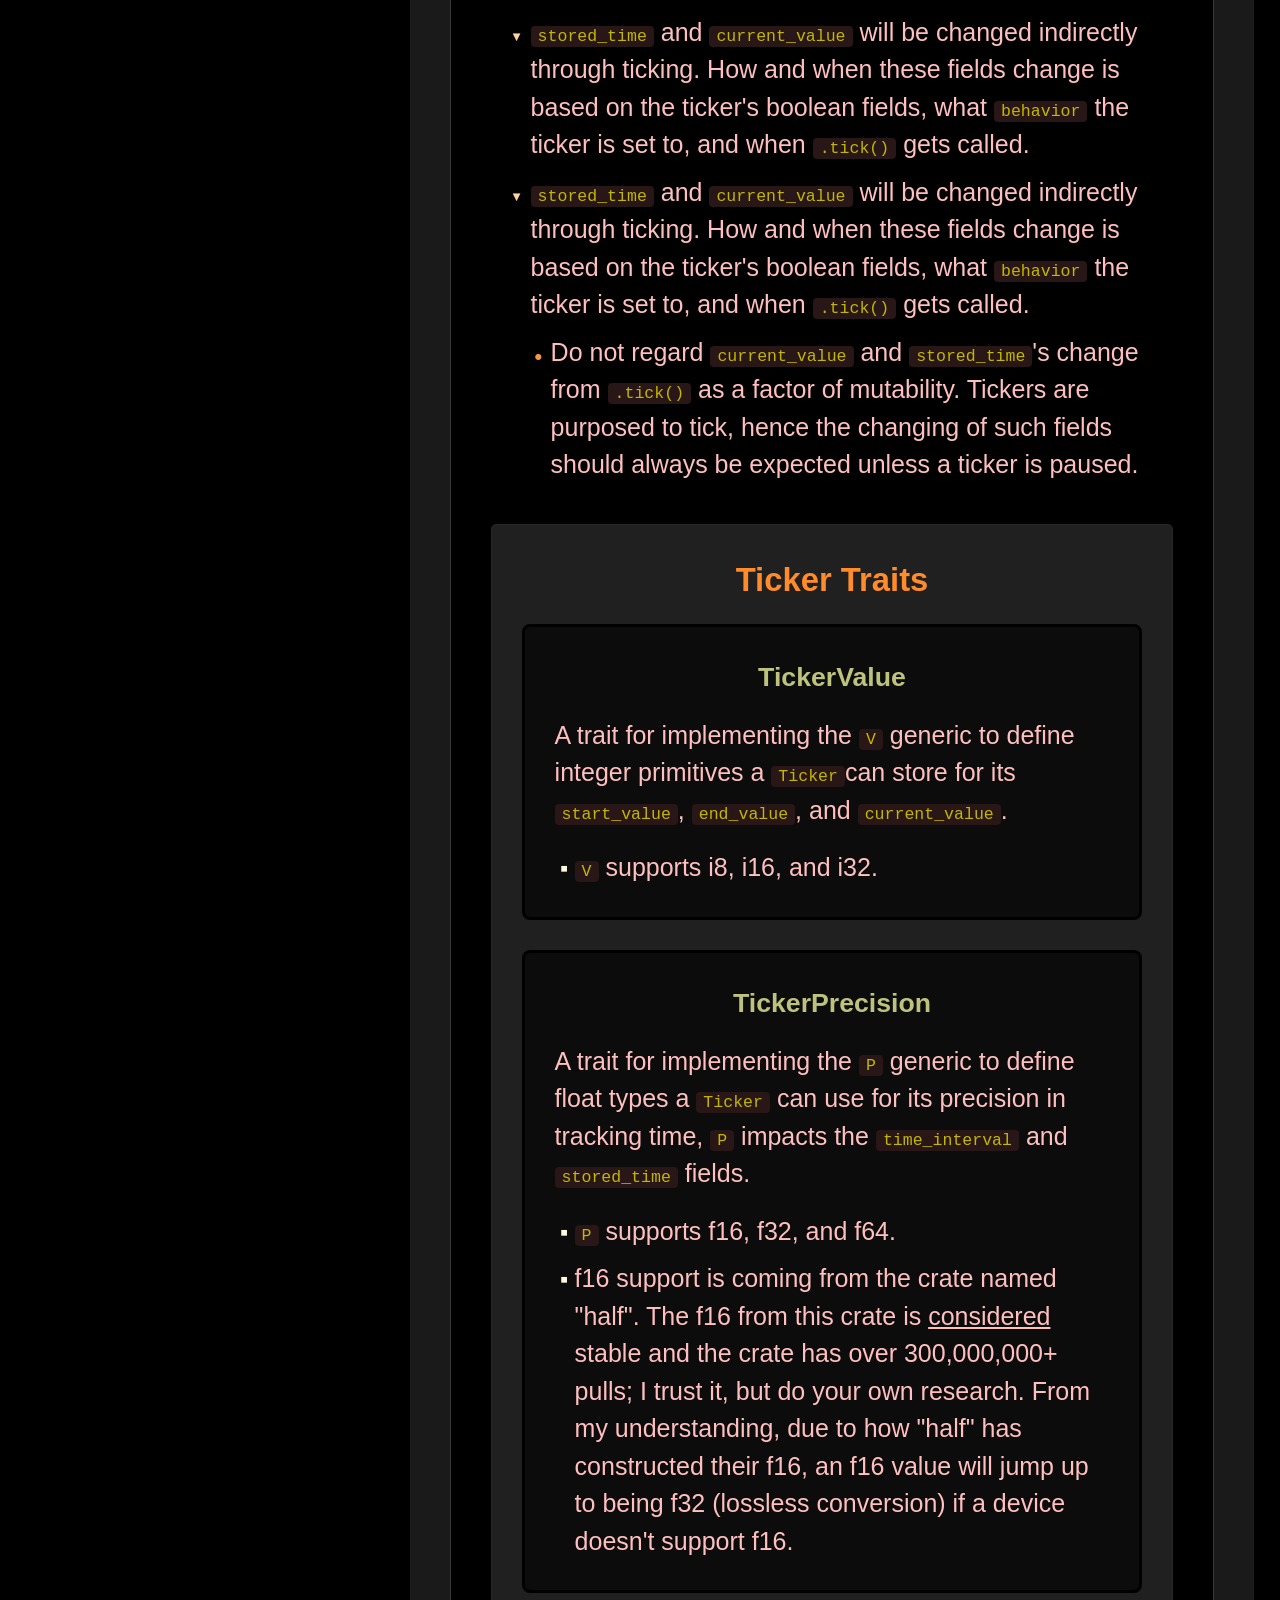
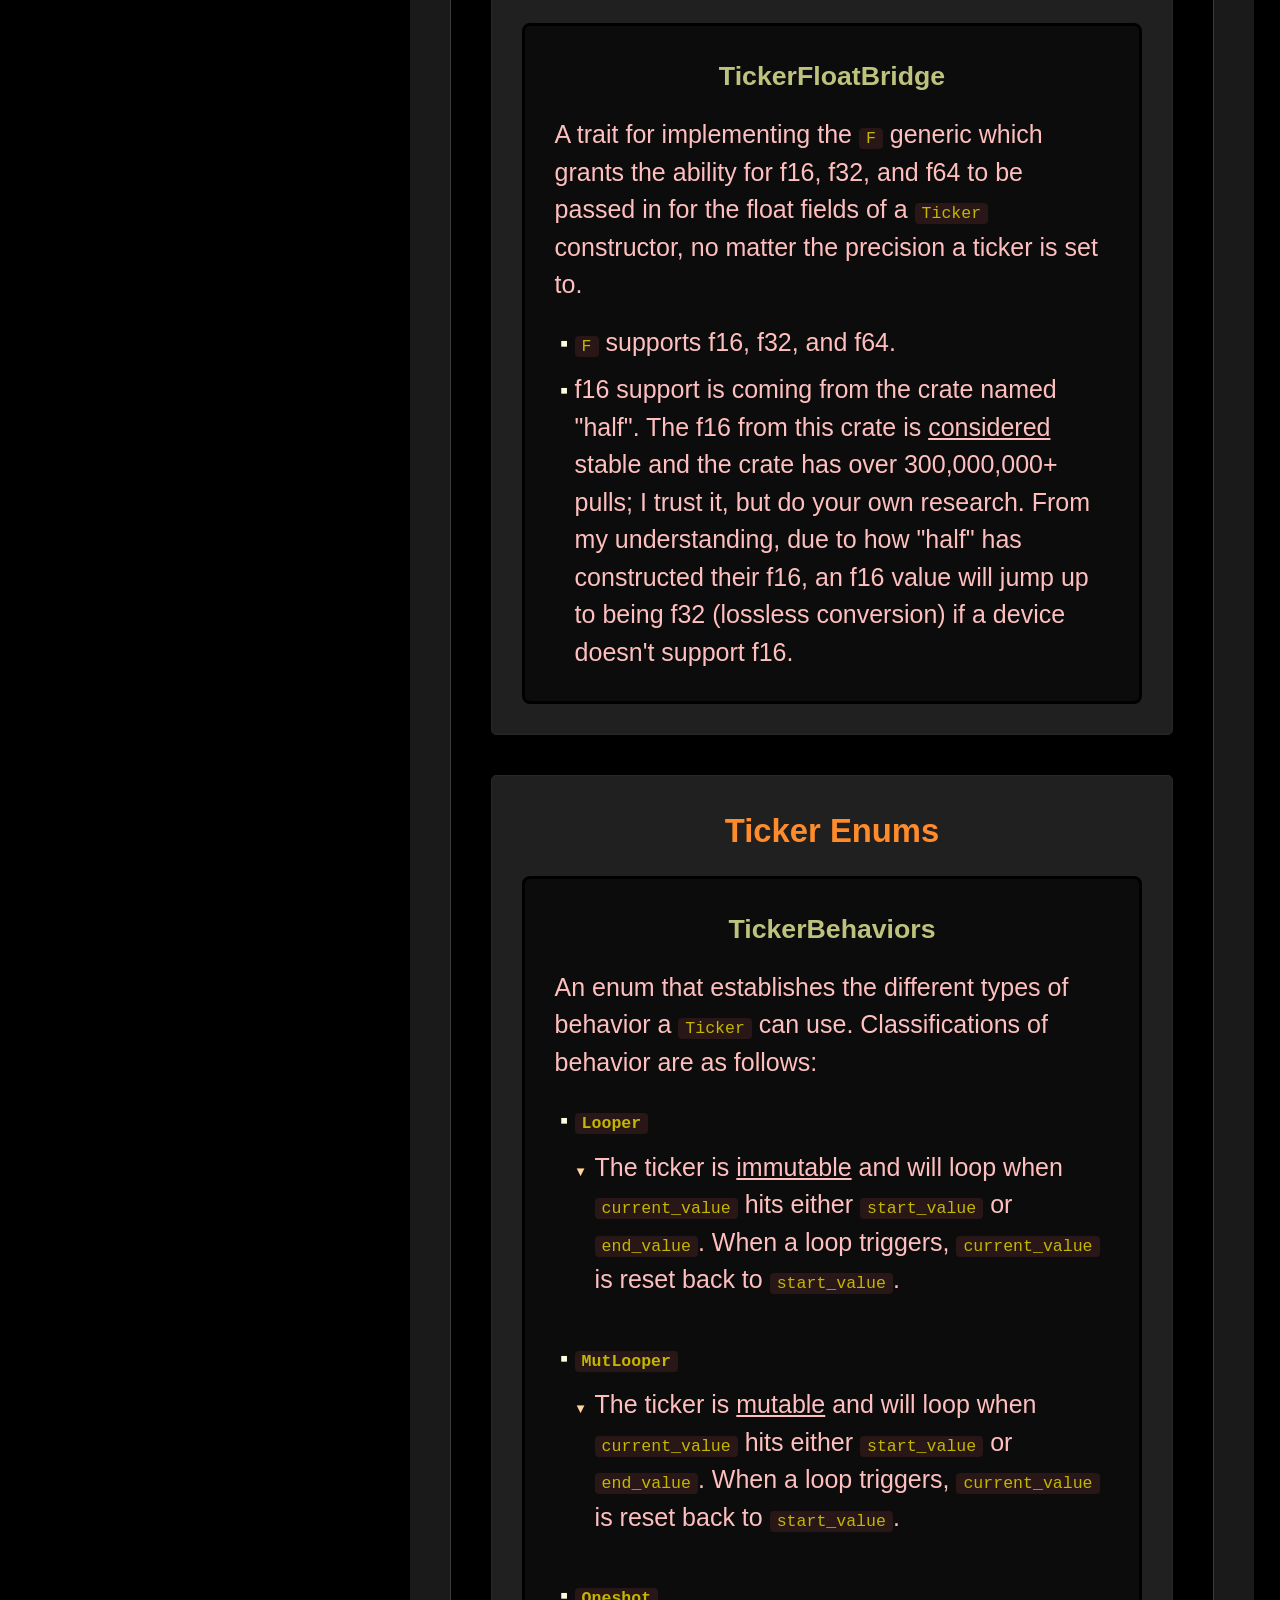
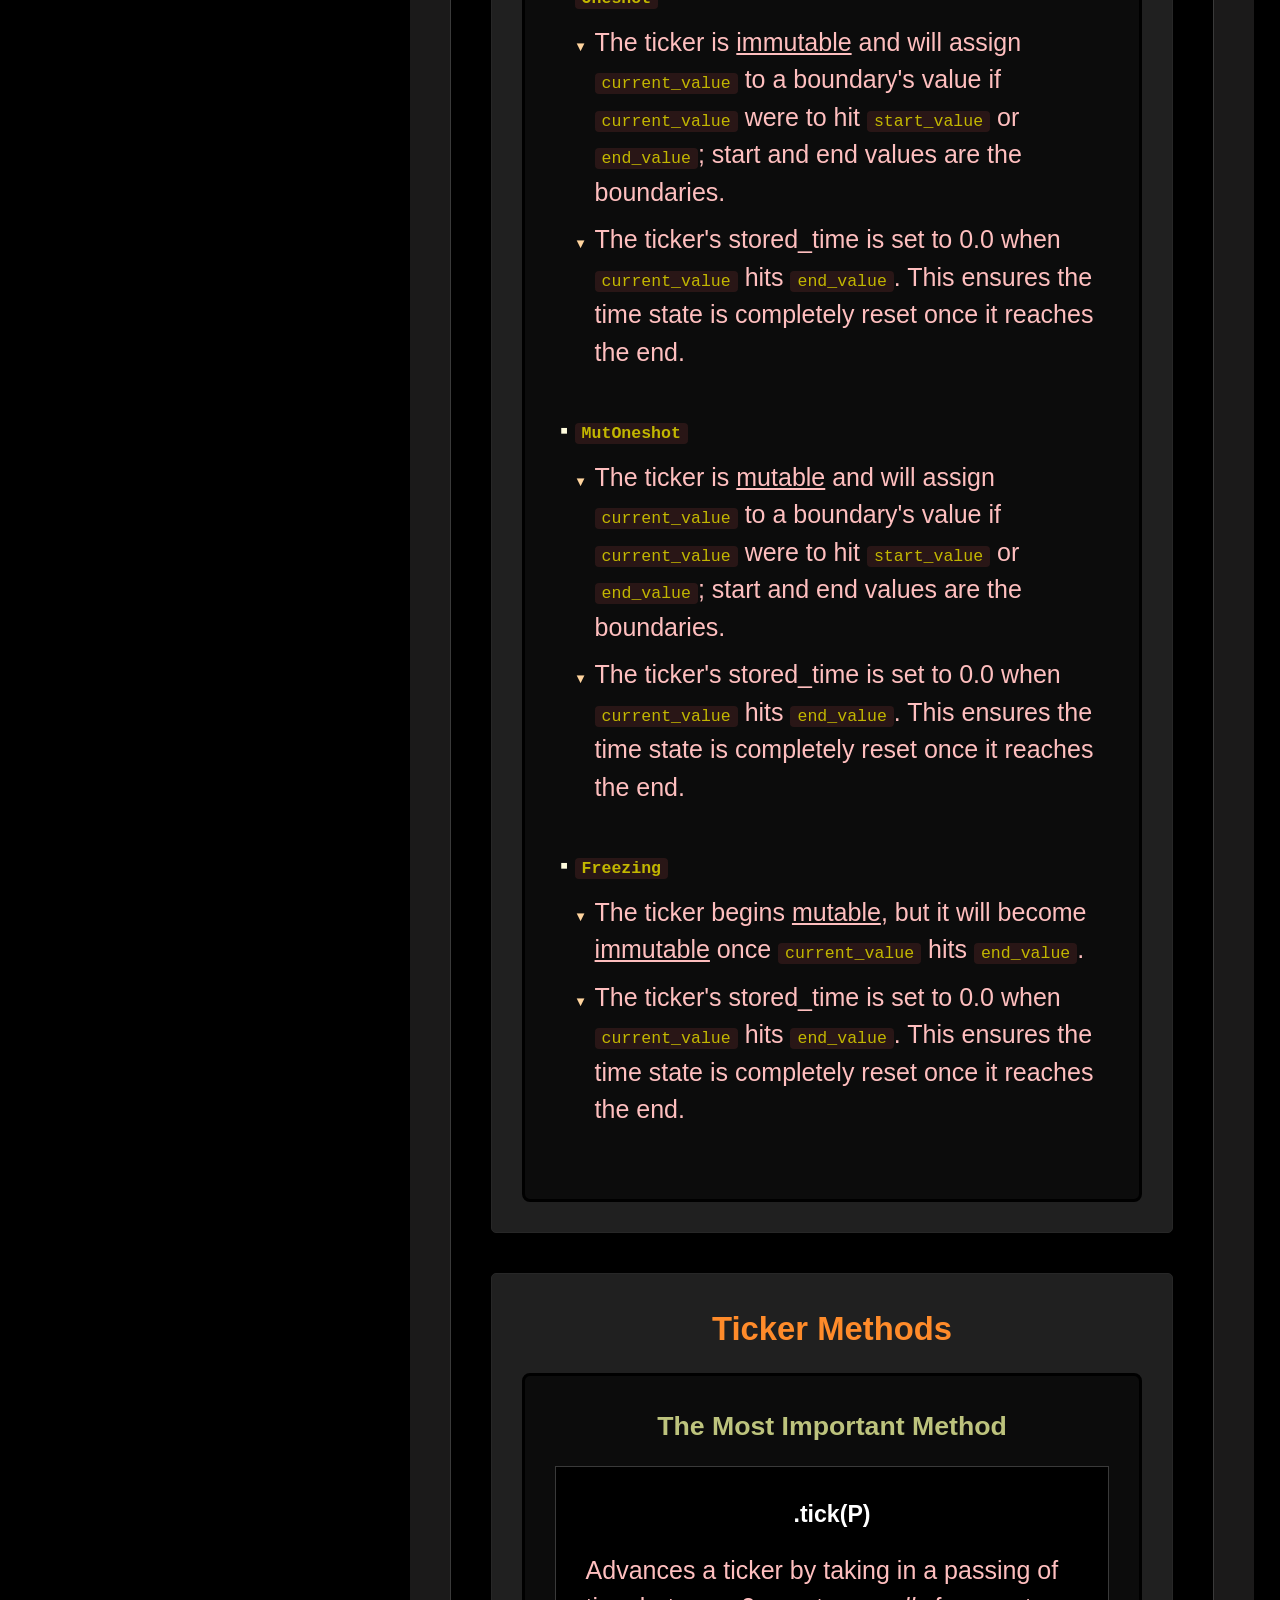
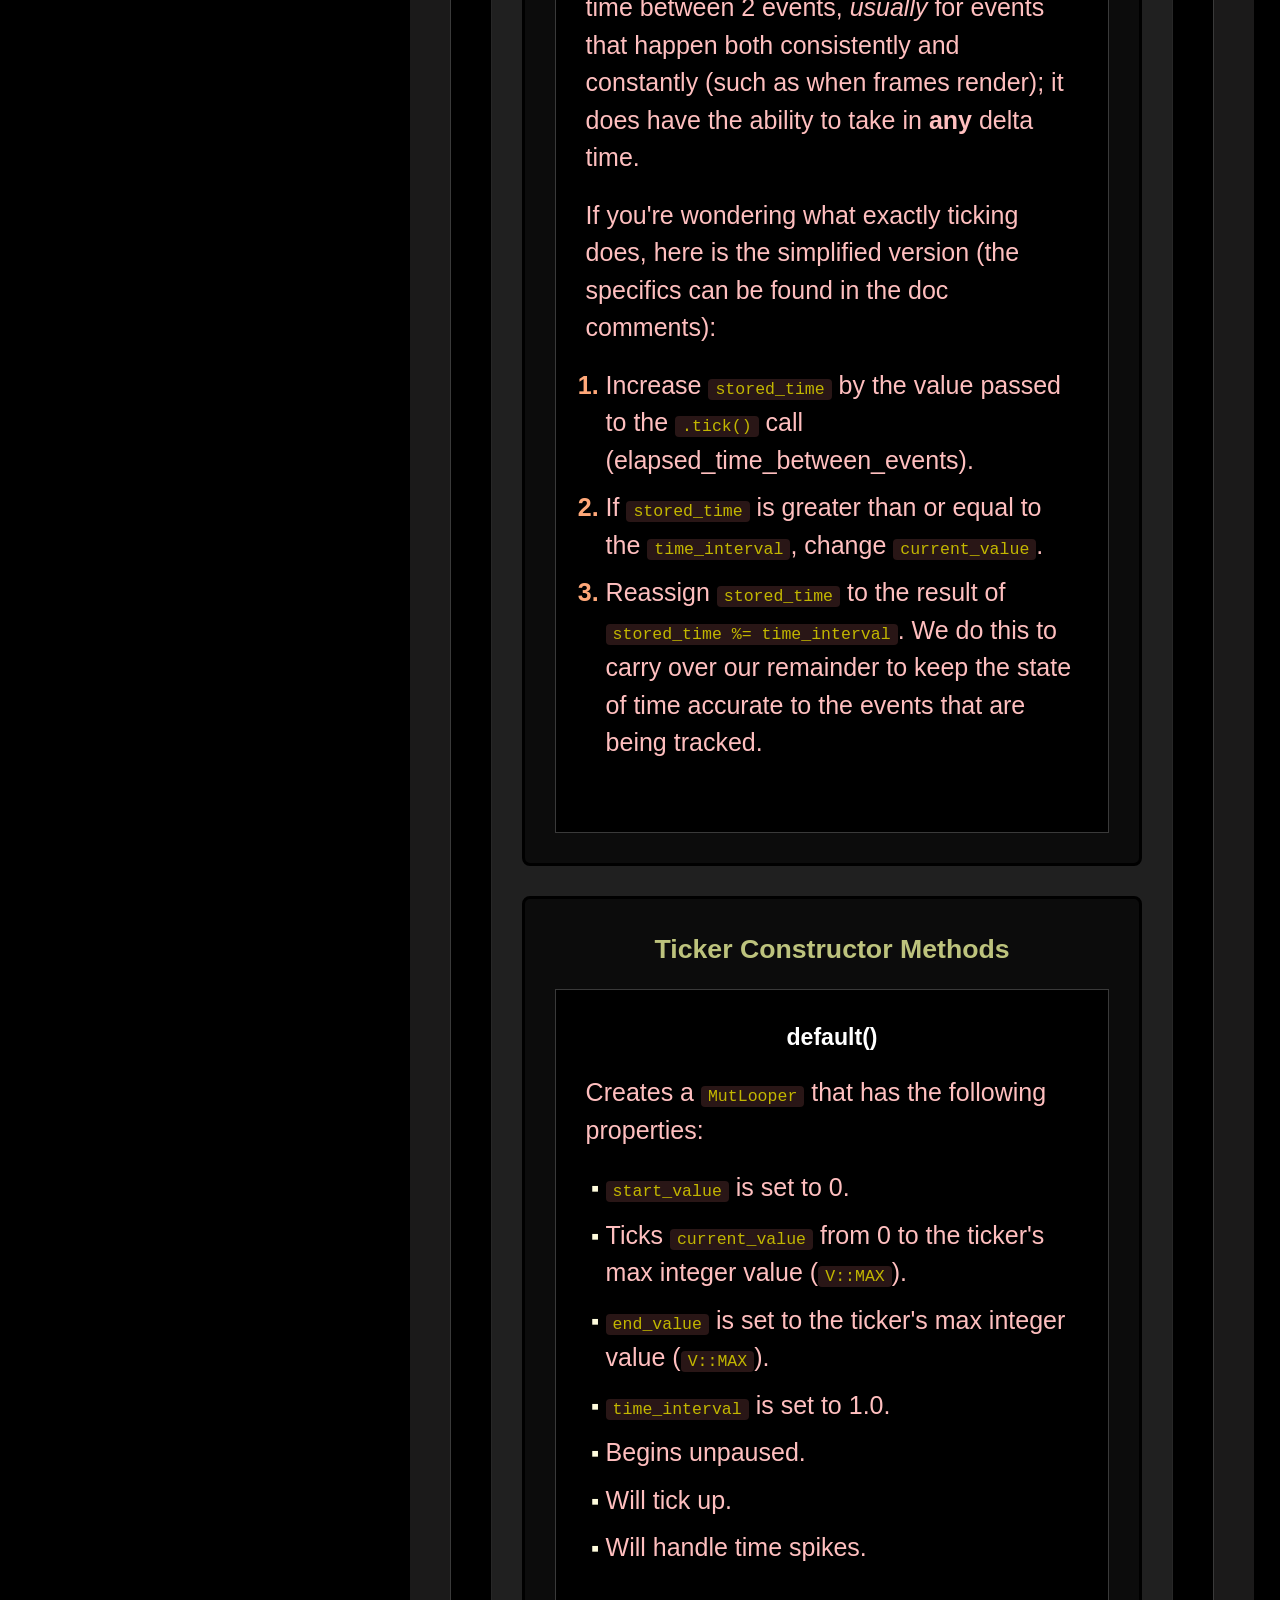
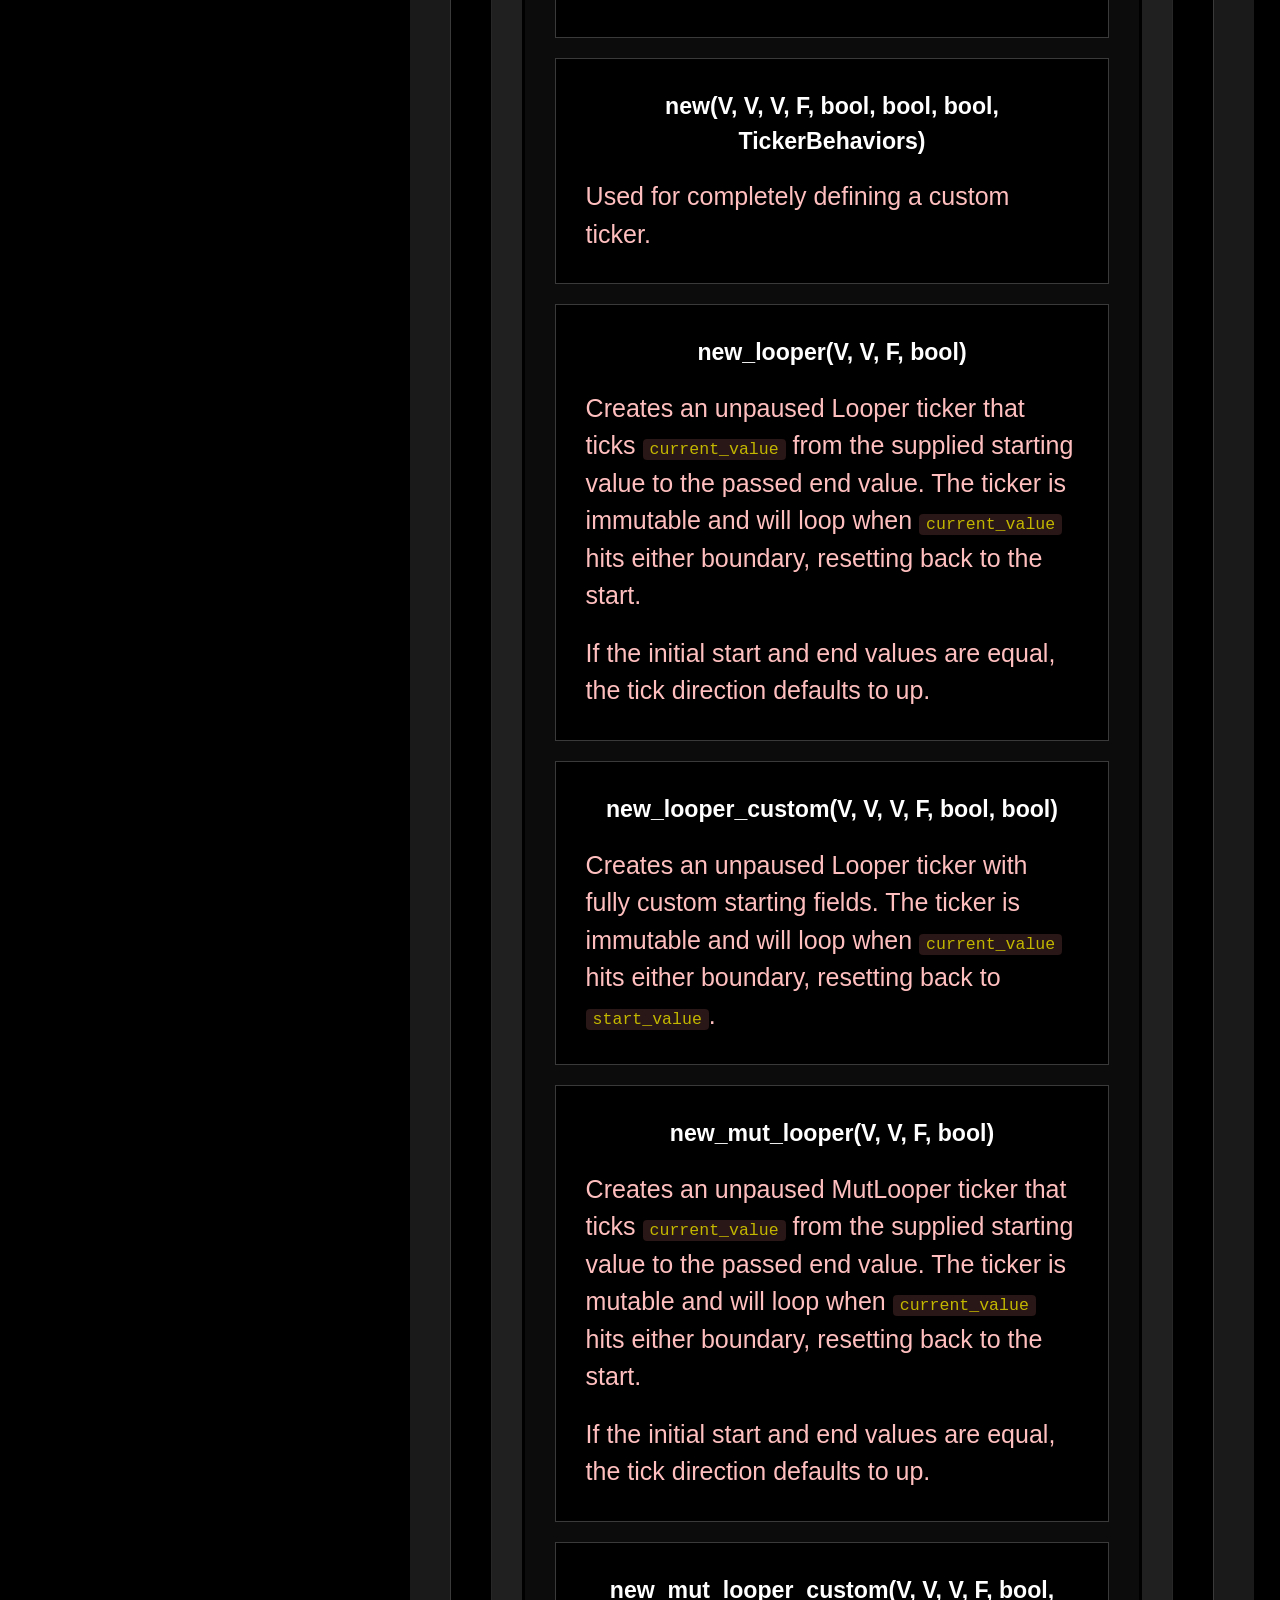
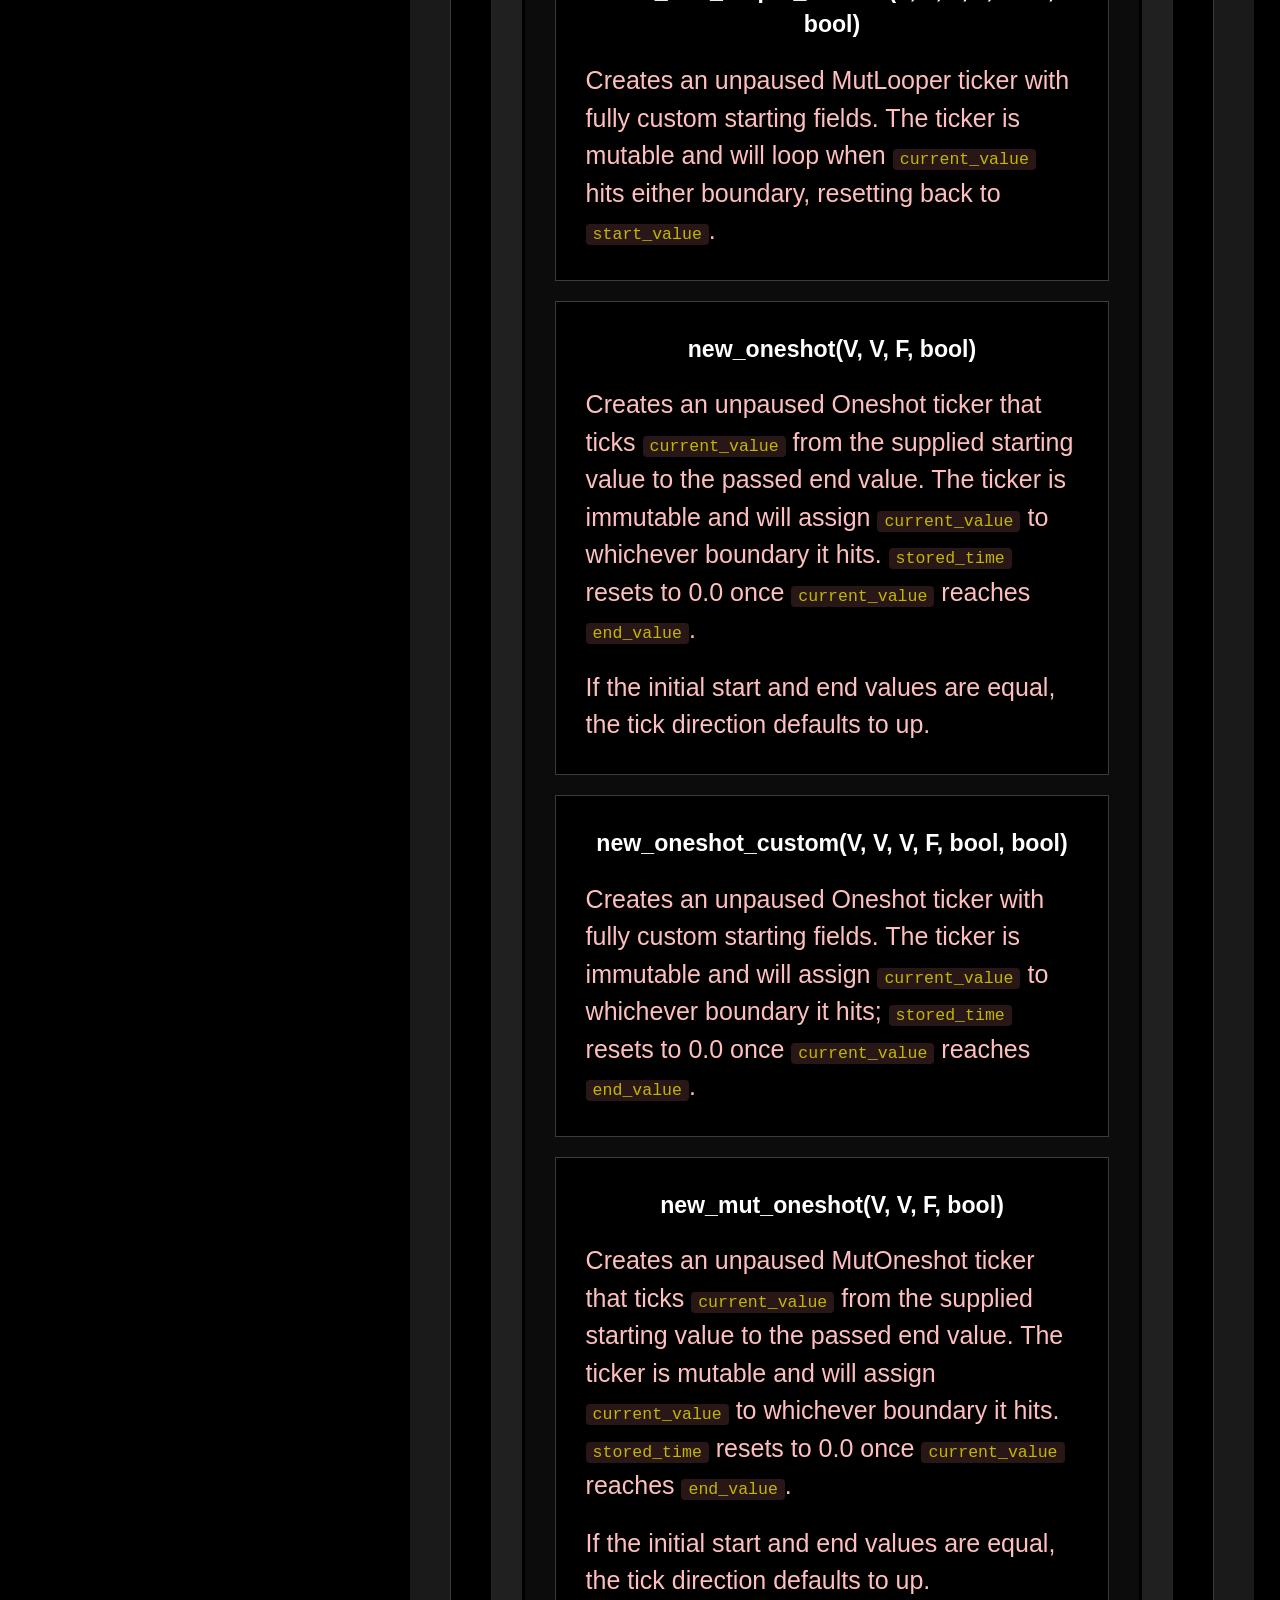
==== commit db0fef66: "Added Copyright Label" ====
--- a/docs/index.html
+++ b/docs/index.html
@@ -161,7 +161,8 @@
             <!-- INTRODUCTION                                                 -->
             <!-- ============================================================ -->
             <p id="title">Counters README</p>
-            <p><b style="color: #ffeeee">WARNING : <em style="color: #f1f198">I can be wrong, and I encourage you to do your own research before trusting my words at face-value.</em></b></p>
+            <p><b style="color: #ffeeee">COPYRIGHT : <em style="color: #f1f198">&copy; Lane Community College and Kira Ash Stephenson 2026</em></b></p>
+            <p><b style="color: #ffeeee">LICENSE : <em style="color: #f1f198">Apache 2.0</em></b></p>
             <p>Counters is a library of custom types that can be used to handle time or generalized counting.</p>
             <p>If you enjoy negative numbers, an easy way to grab digits, and like to manage the memory of your types, then I encourage you to read on and explore the <a href="https://docs.rs/mirth_engine_tickers" target="_blank" rel="noopener noreferrer">docs.rs page</a> for the package if you get the time.  Fair warning, the <a href="https://docs.rs/mirth_engine_tickers" target="_blank" rel="noopener noreferrer">docs.rs page</a> will ultimately contain more information than this README.  This is due to the fact that it's purposed to help explain things while actively coding with the types in this package.  The README is more organized and purposed for summary, all at the cost of less explanation.</p>
             <p>Lastly, if you'd like to see these types in action within a real-world example then feel free to head over to this <a href="https://github.com/Mirth-Development/mirth_engine_counters" target="_blank" rel="noopener noreferrer">repository</a> where the types in this package are slightly reimplemented to be used inside the Bevy game engine.</p>
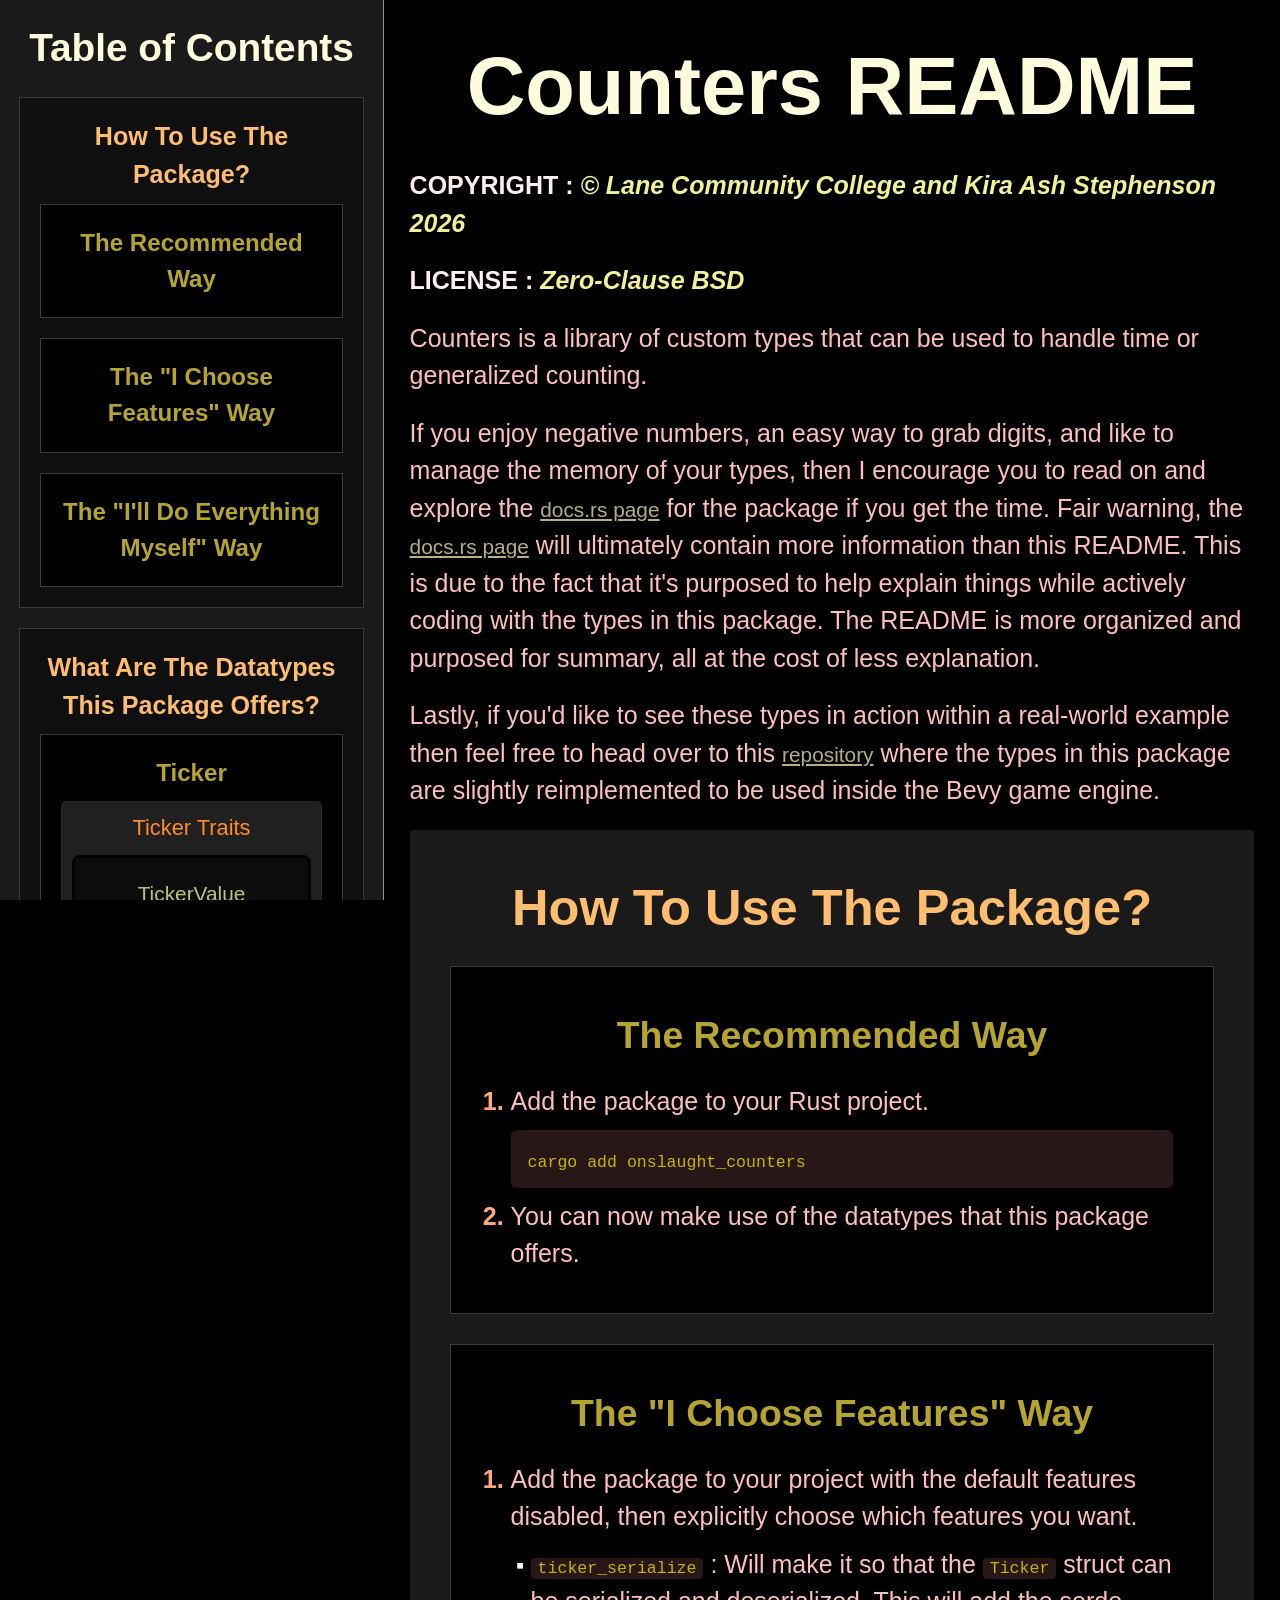
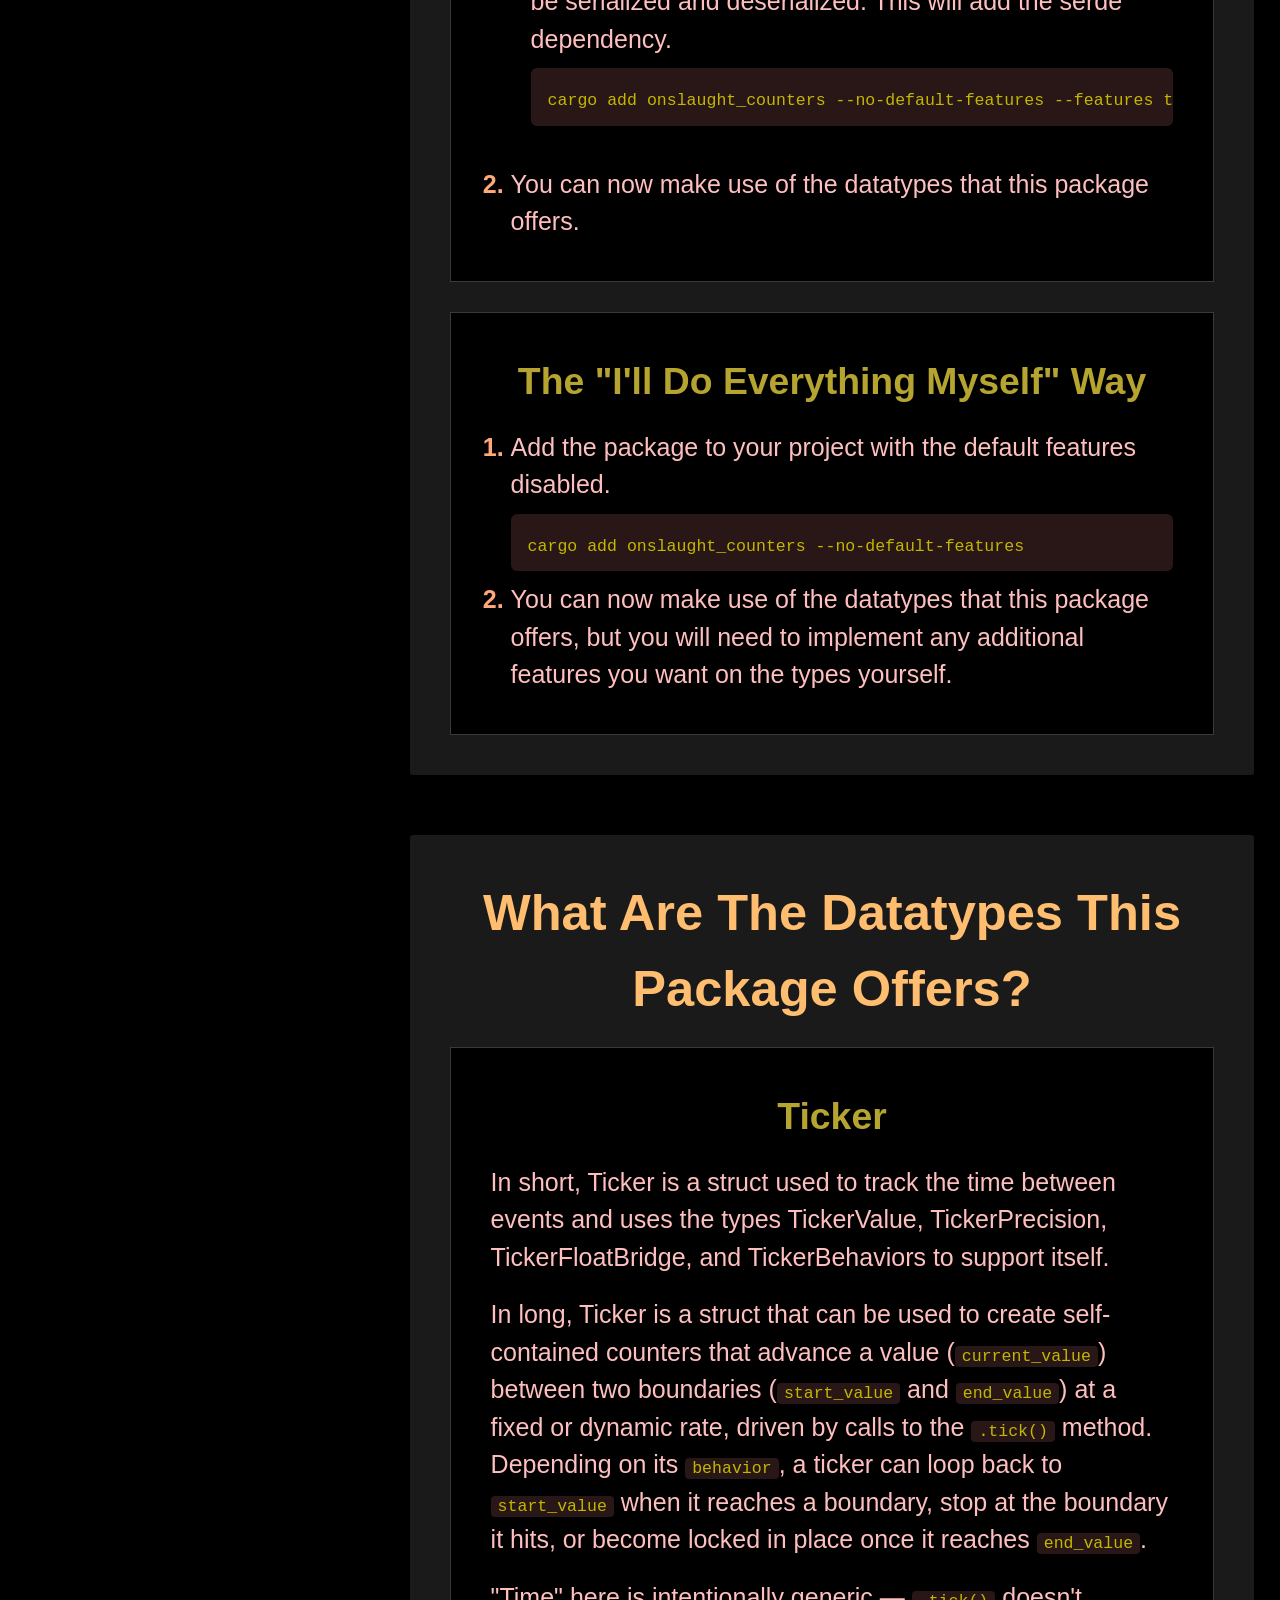
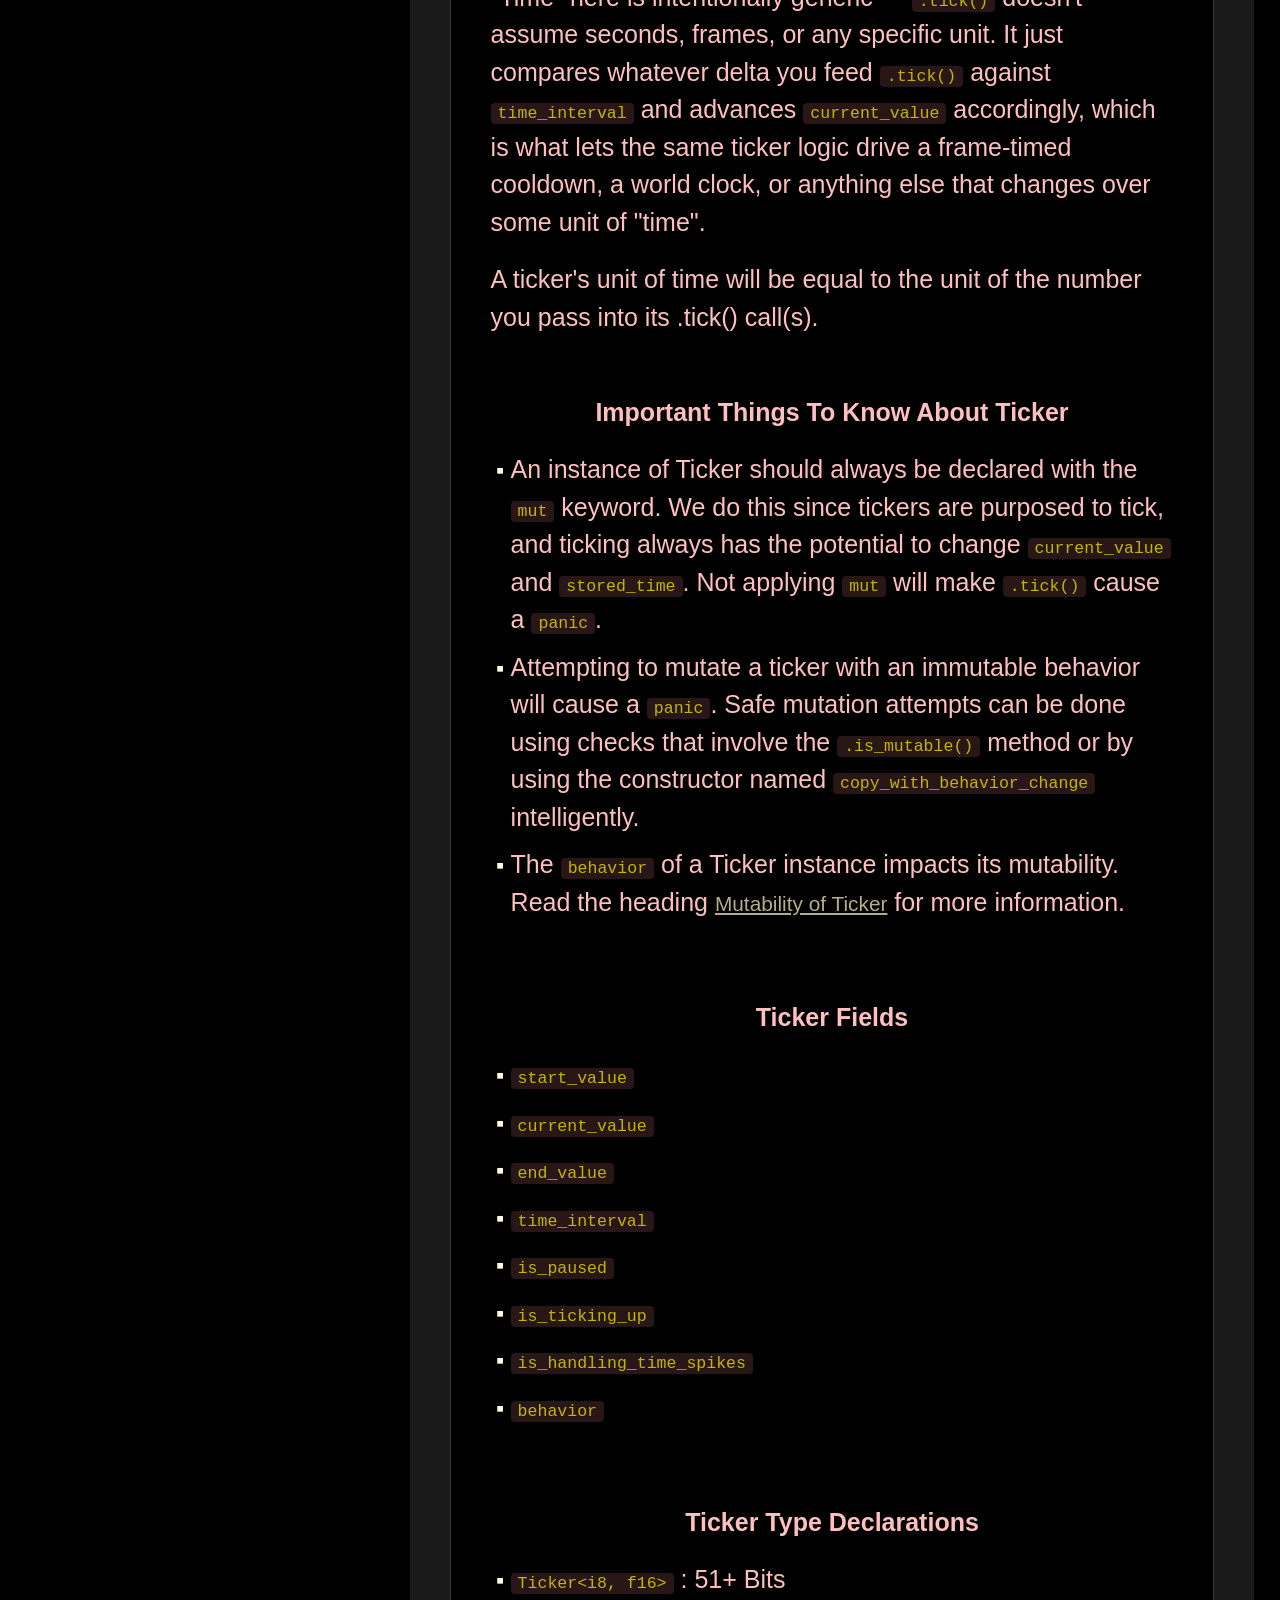
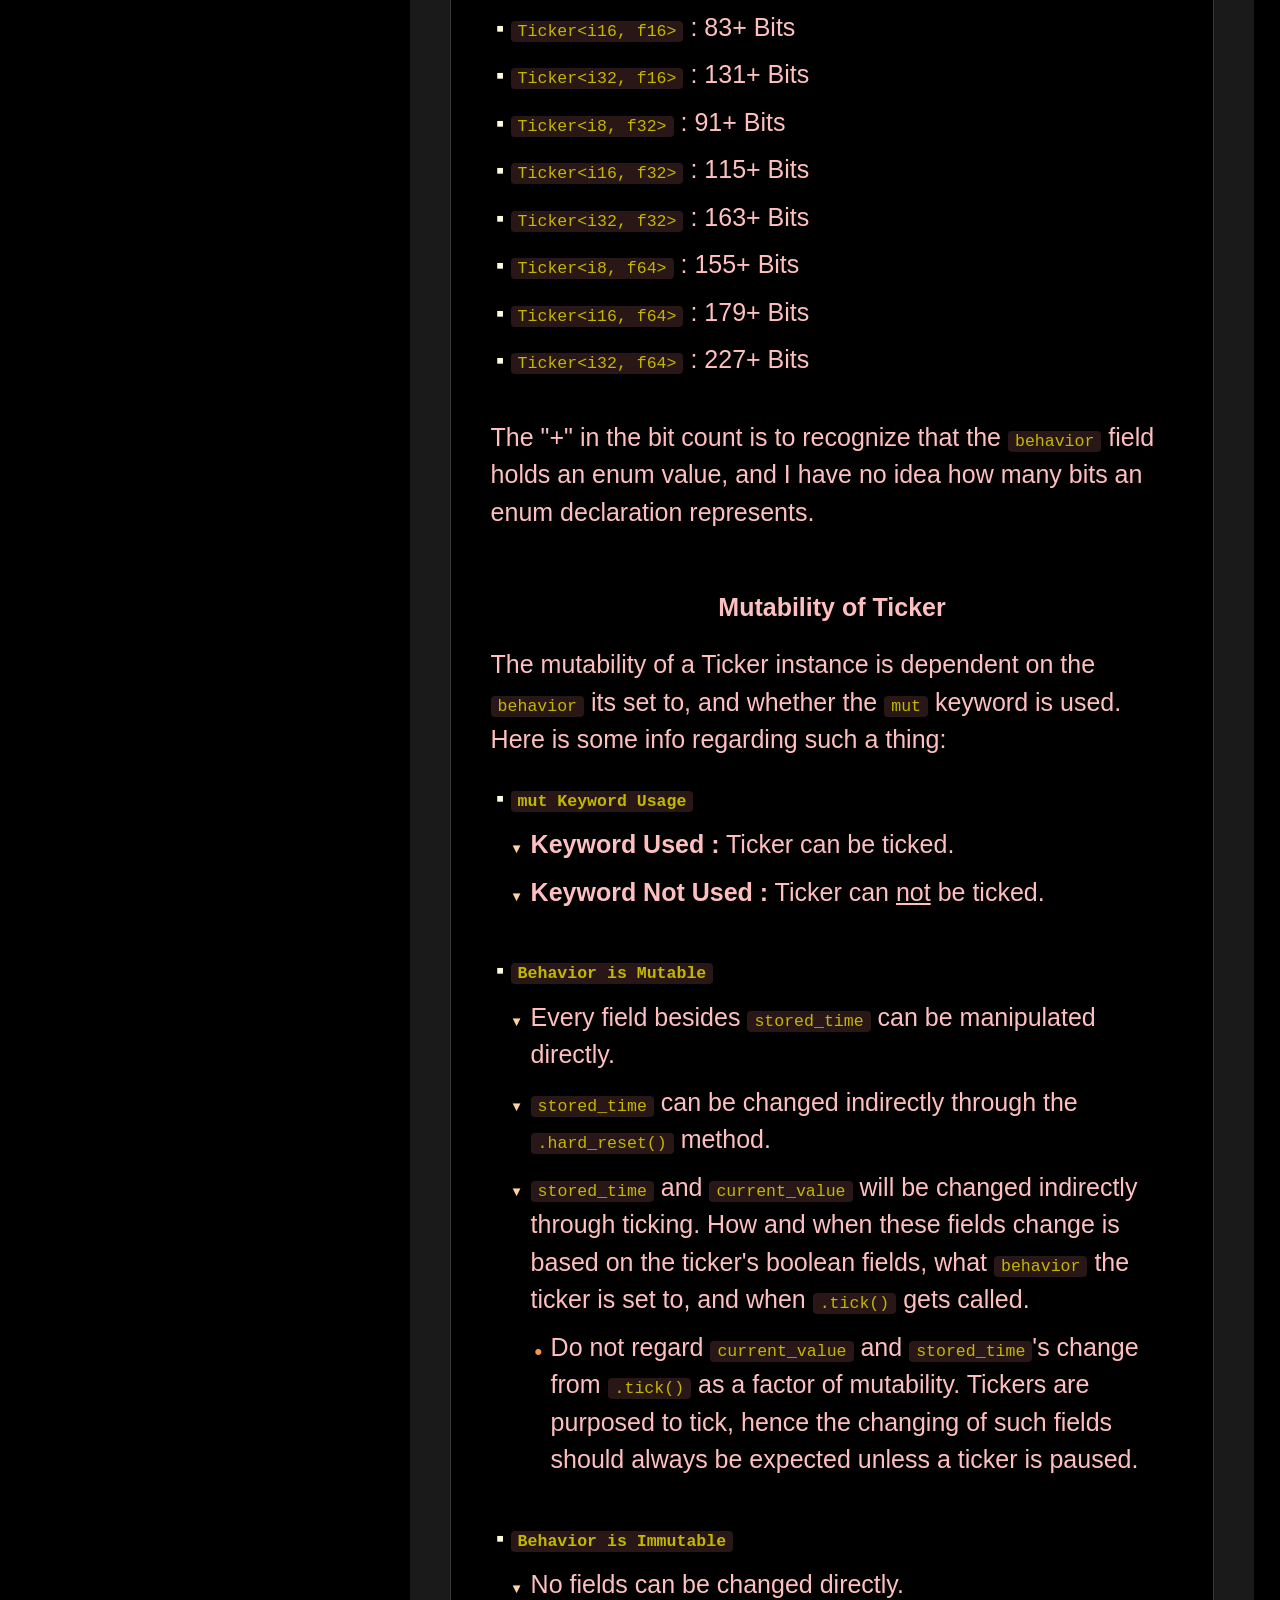
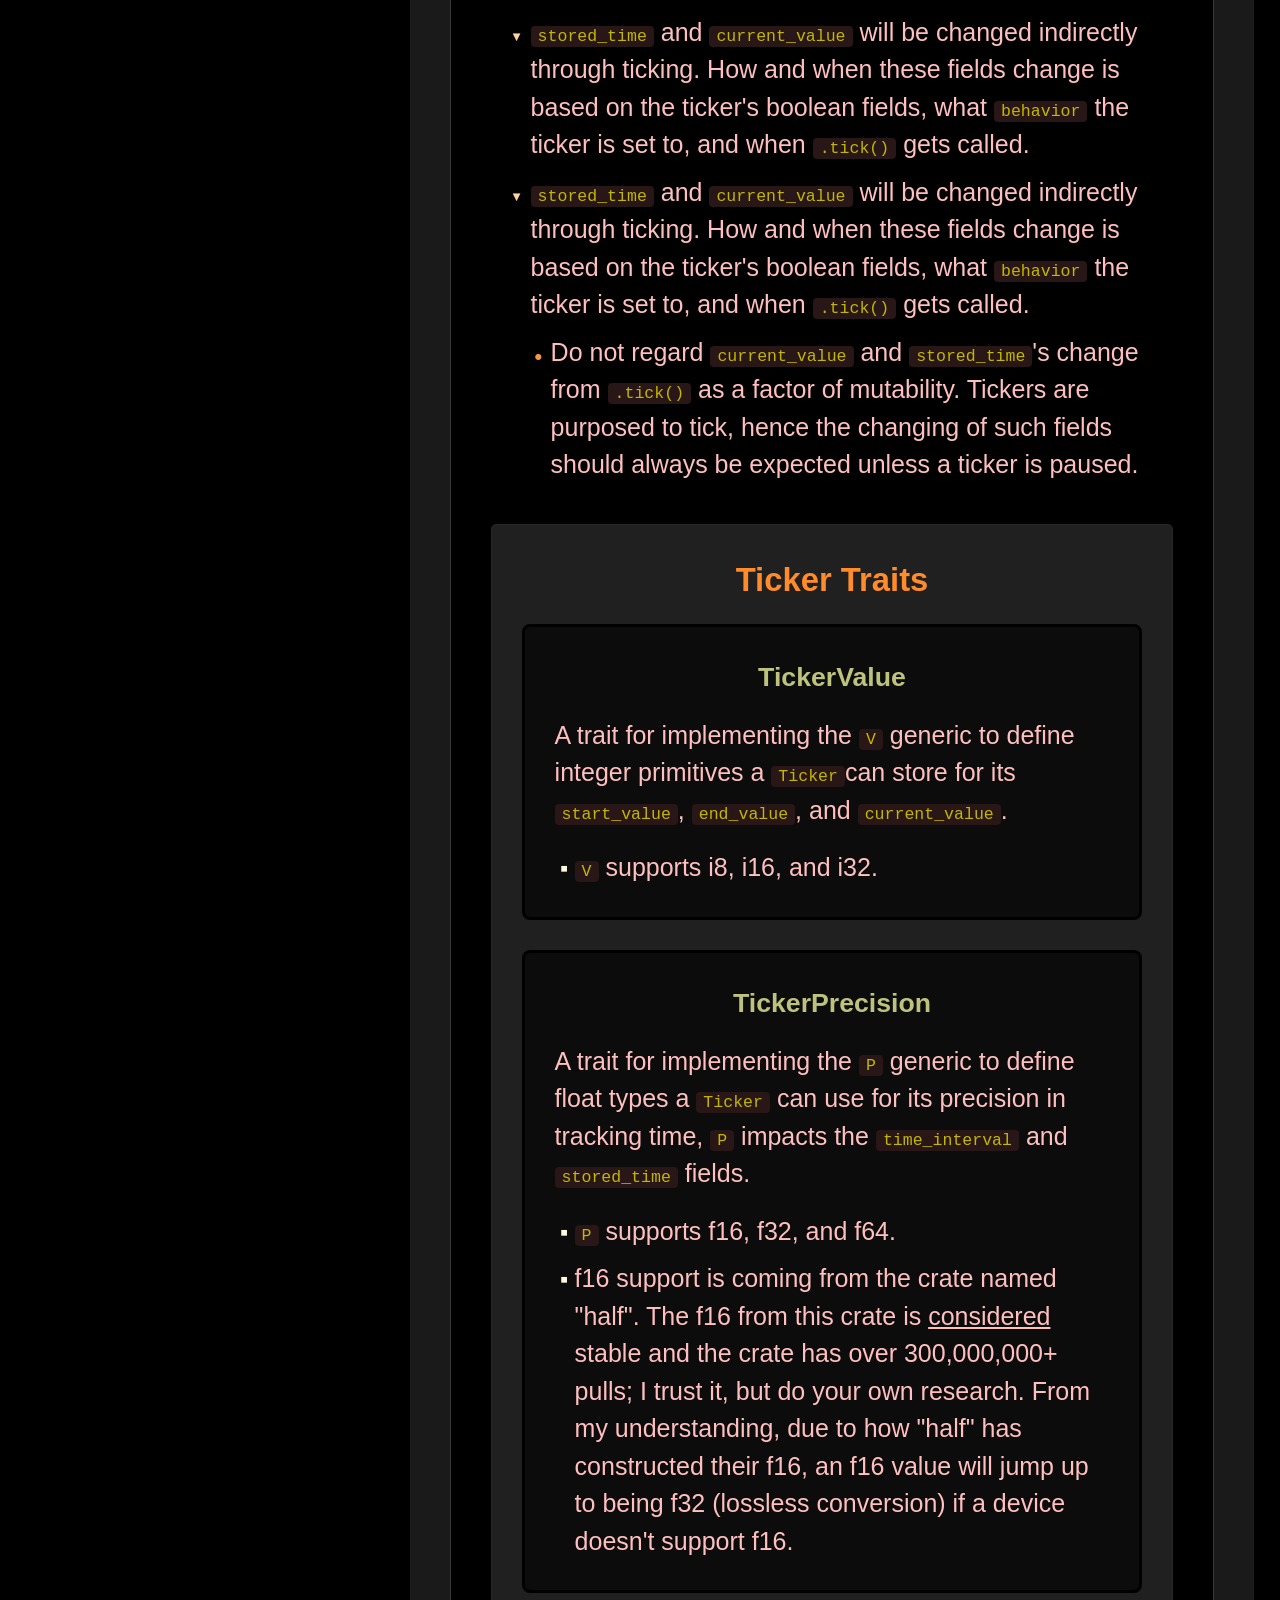
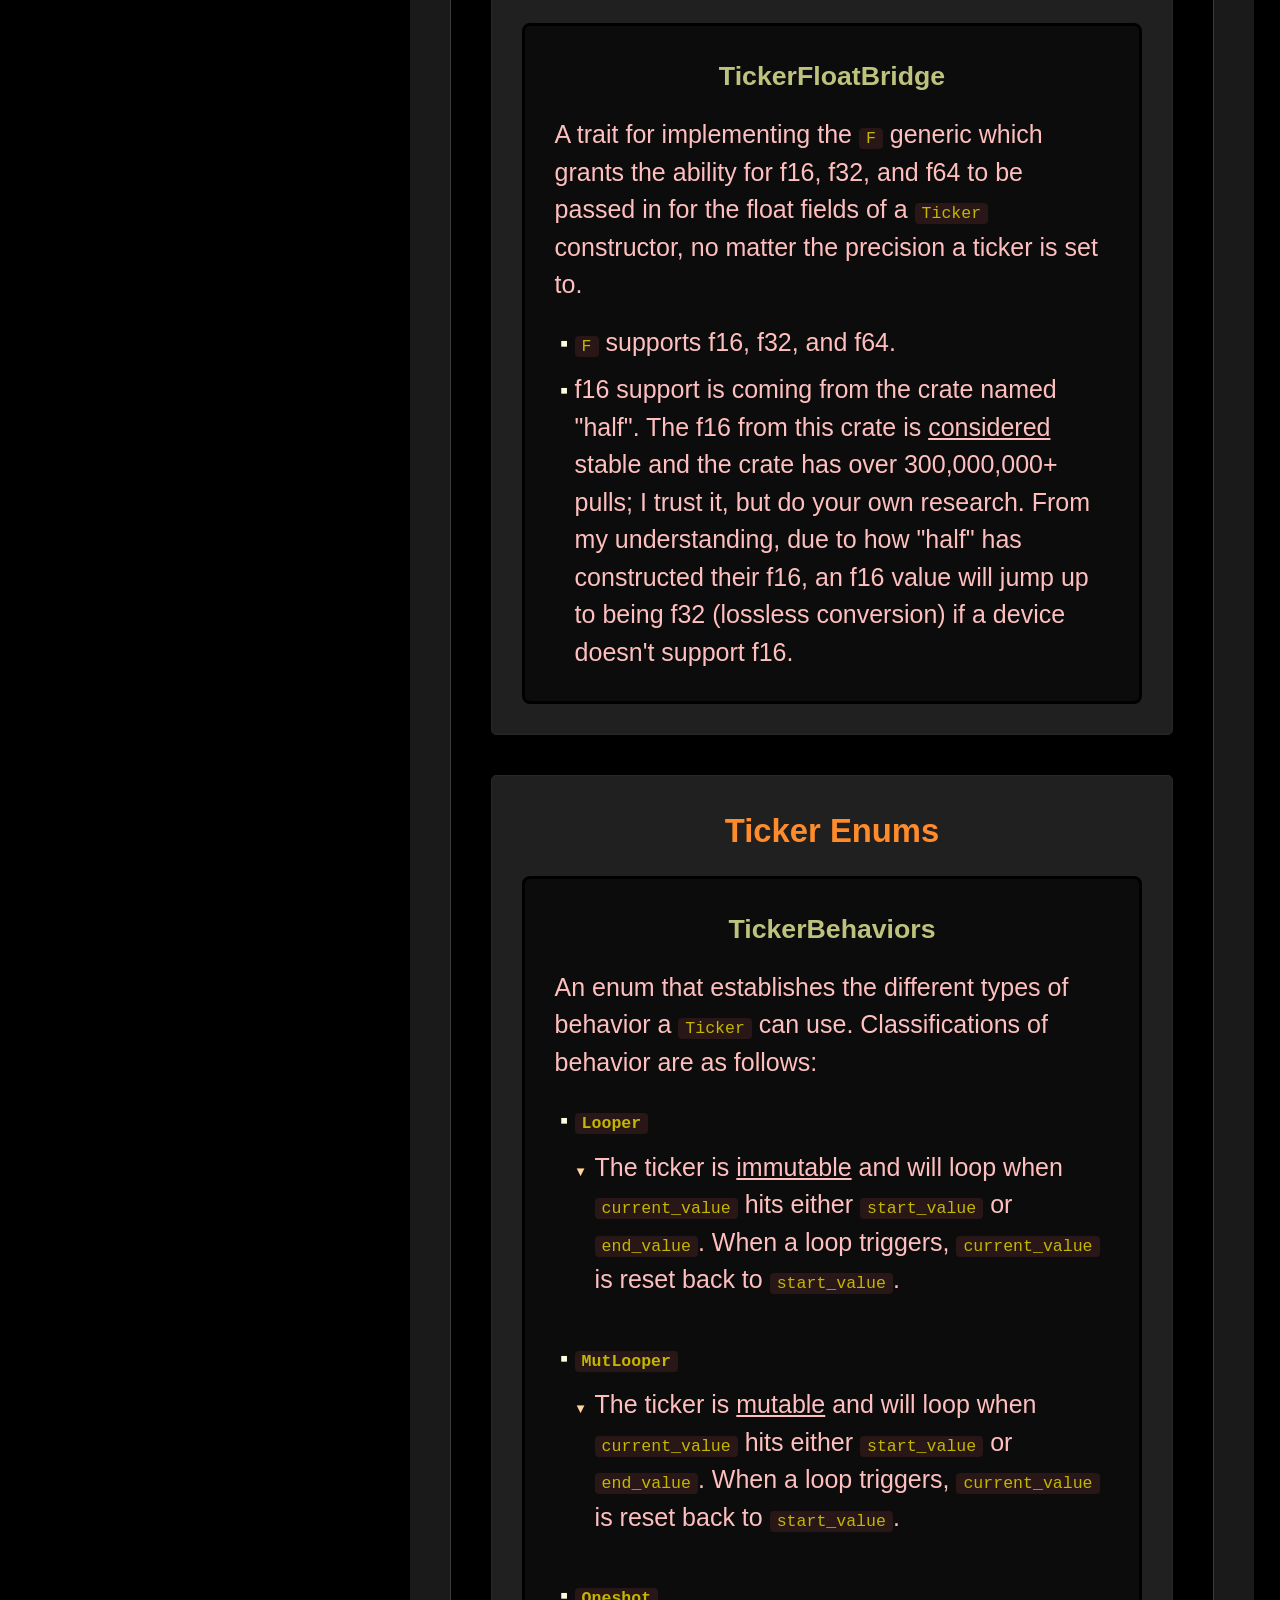
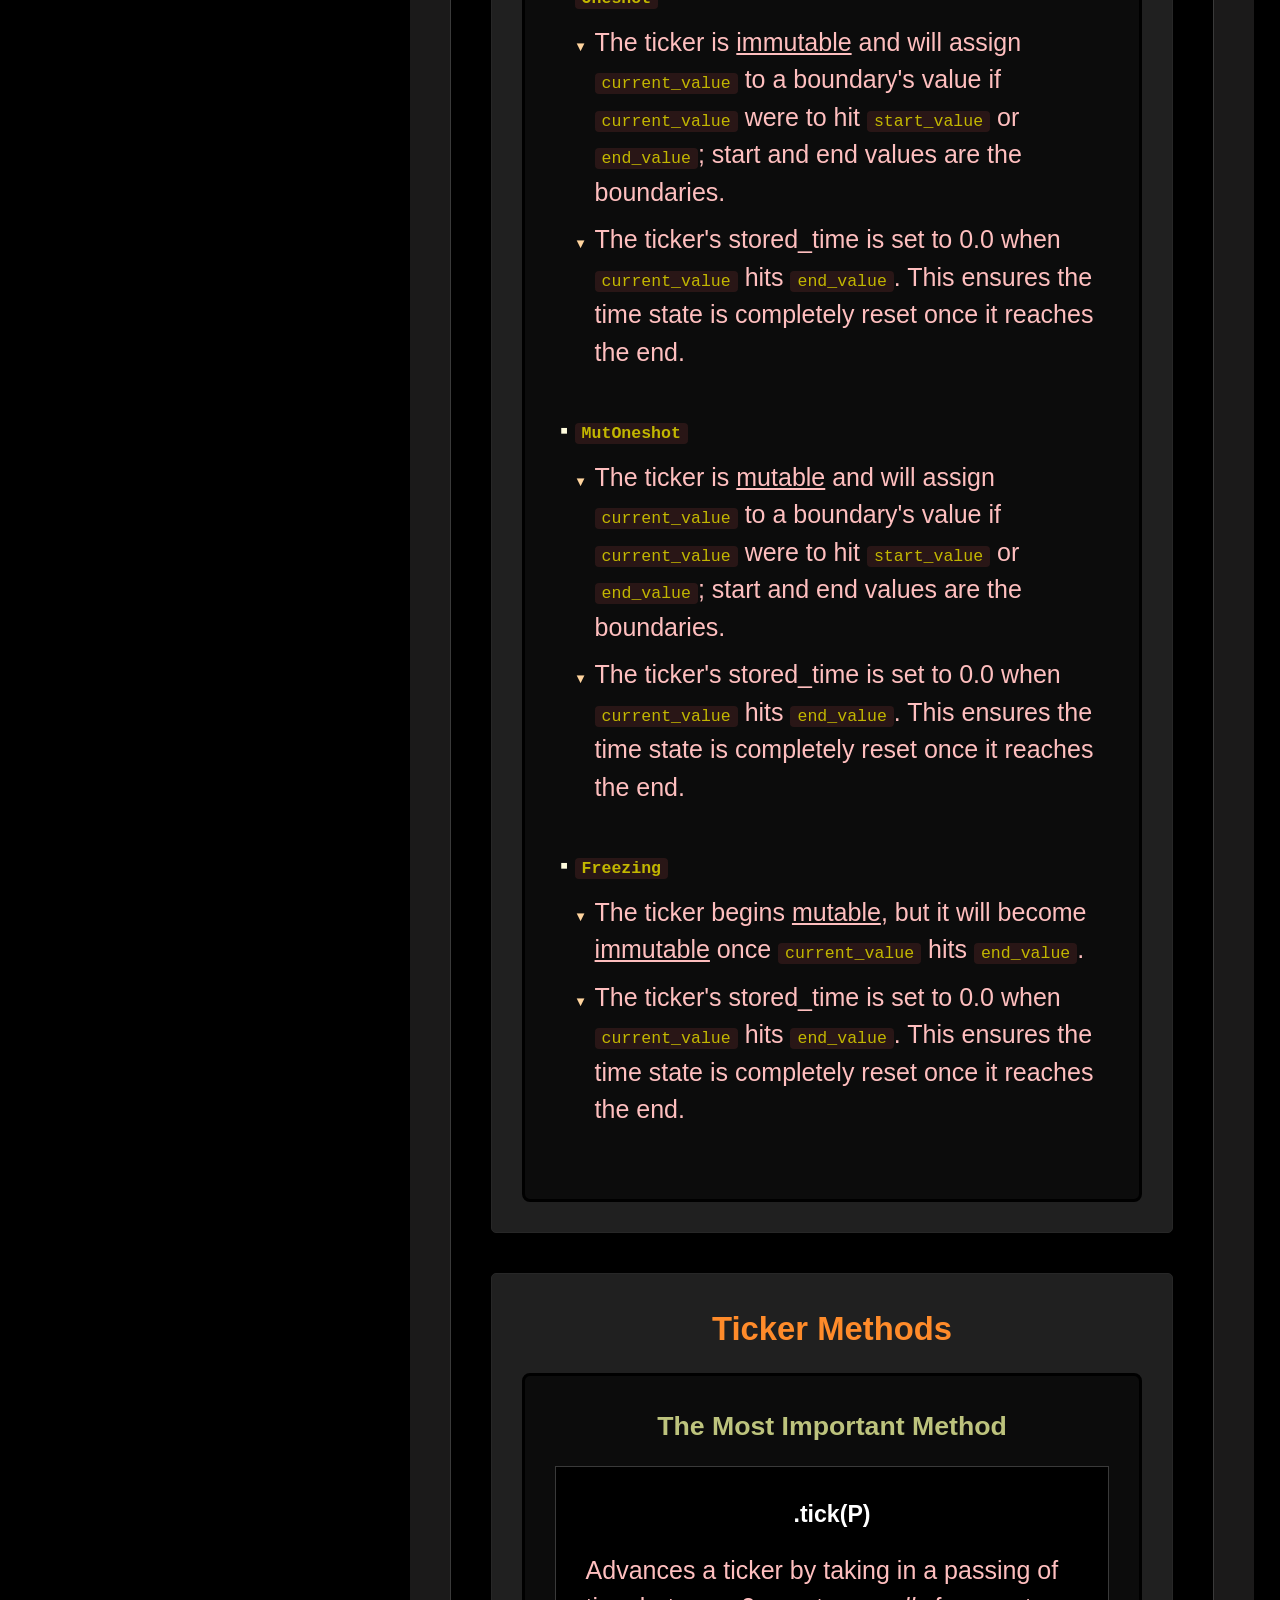
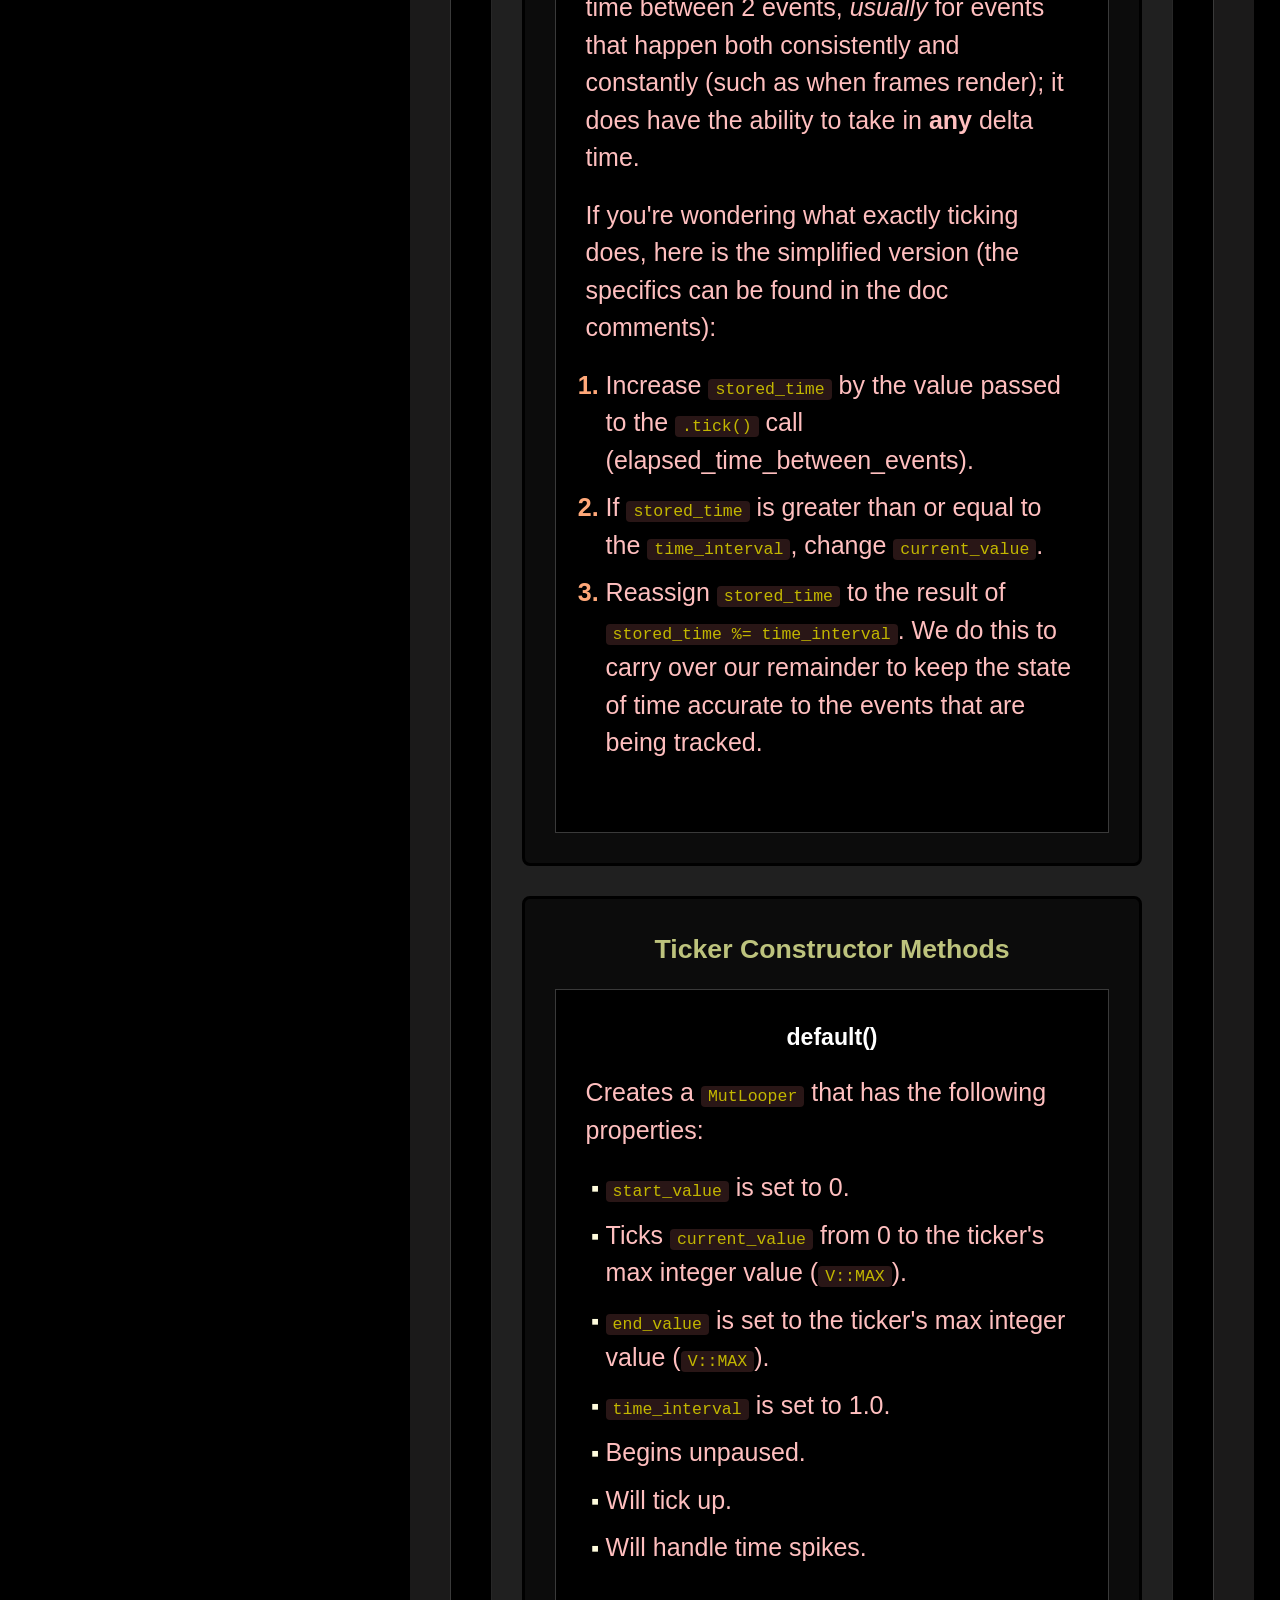
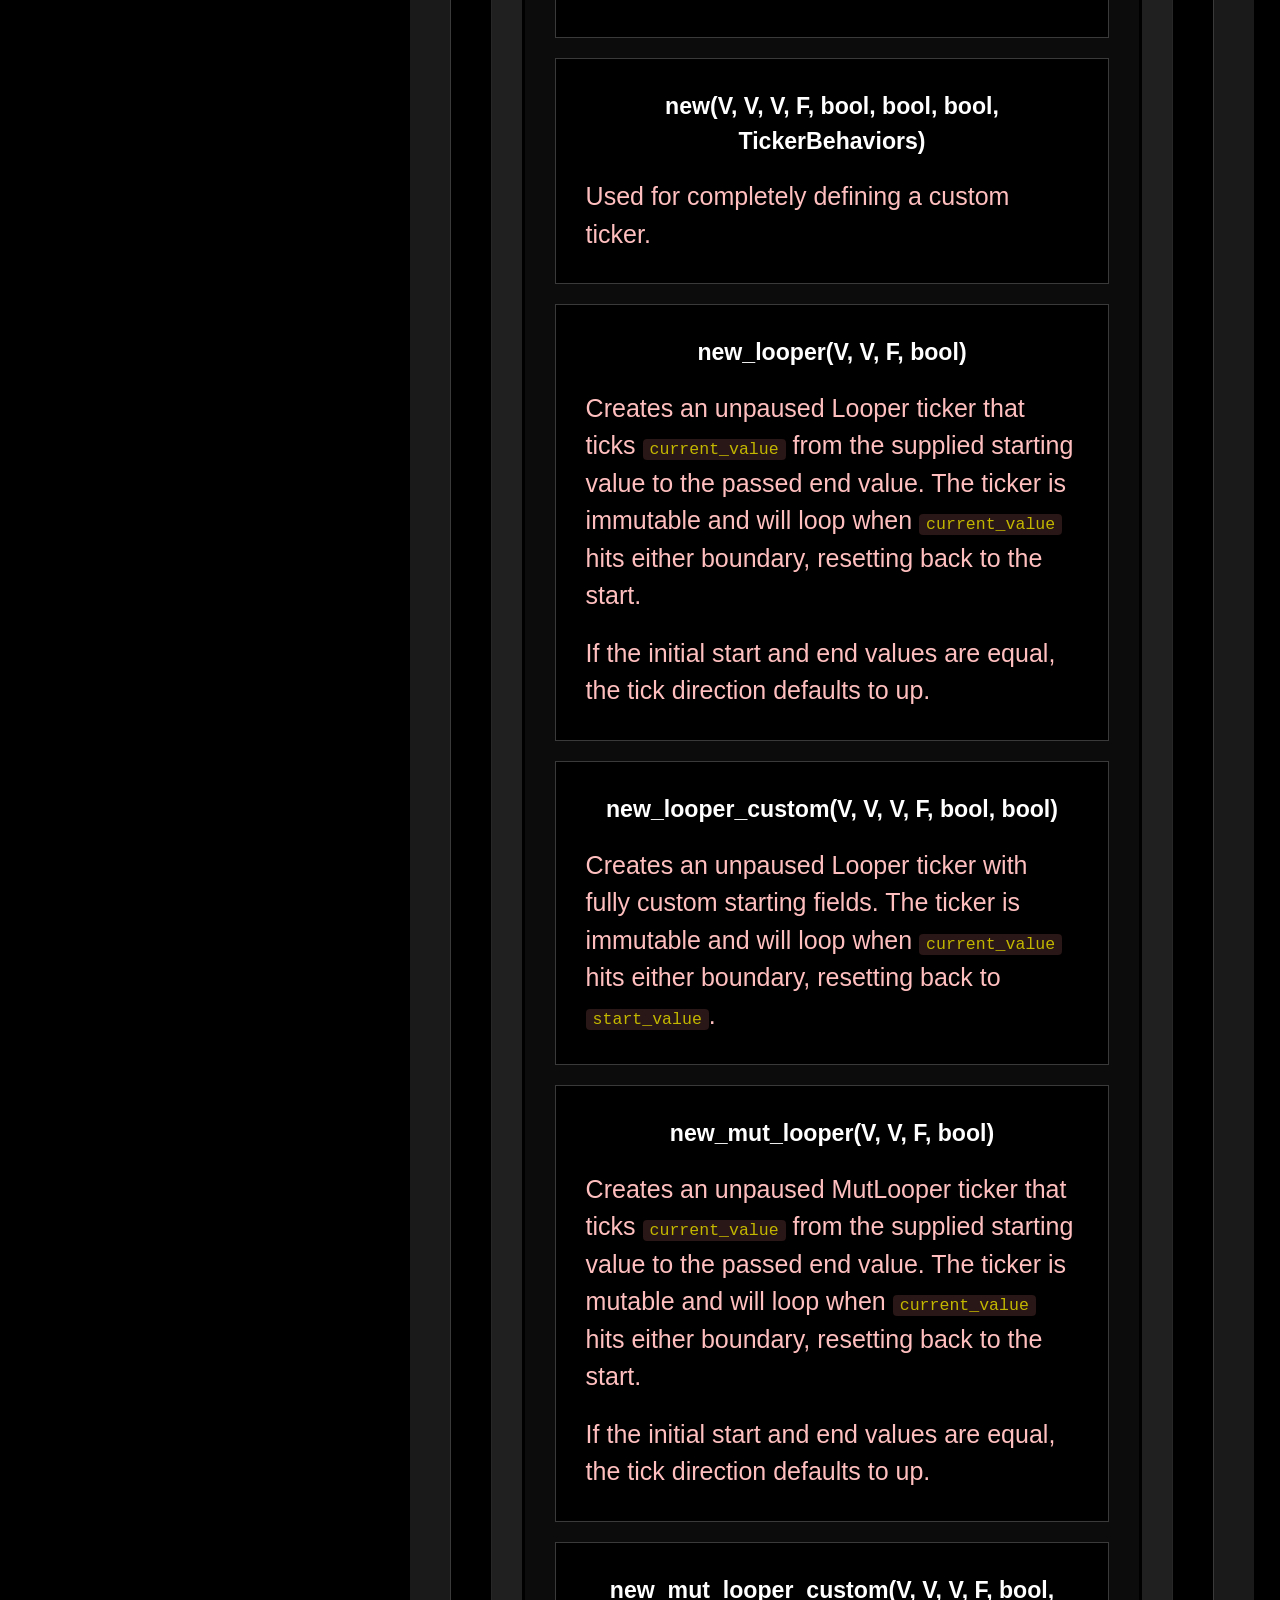
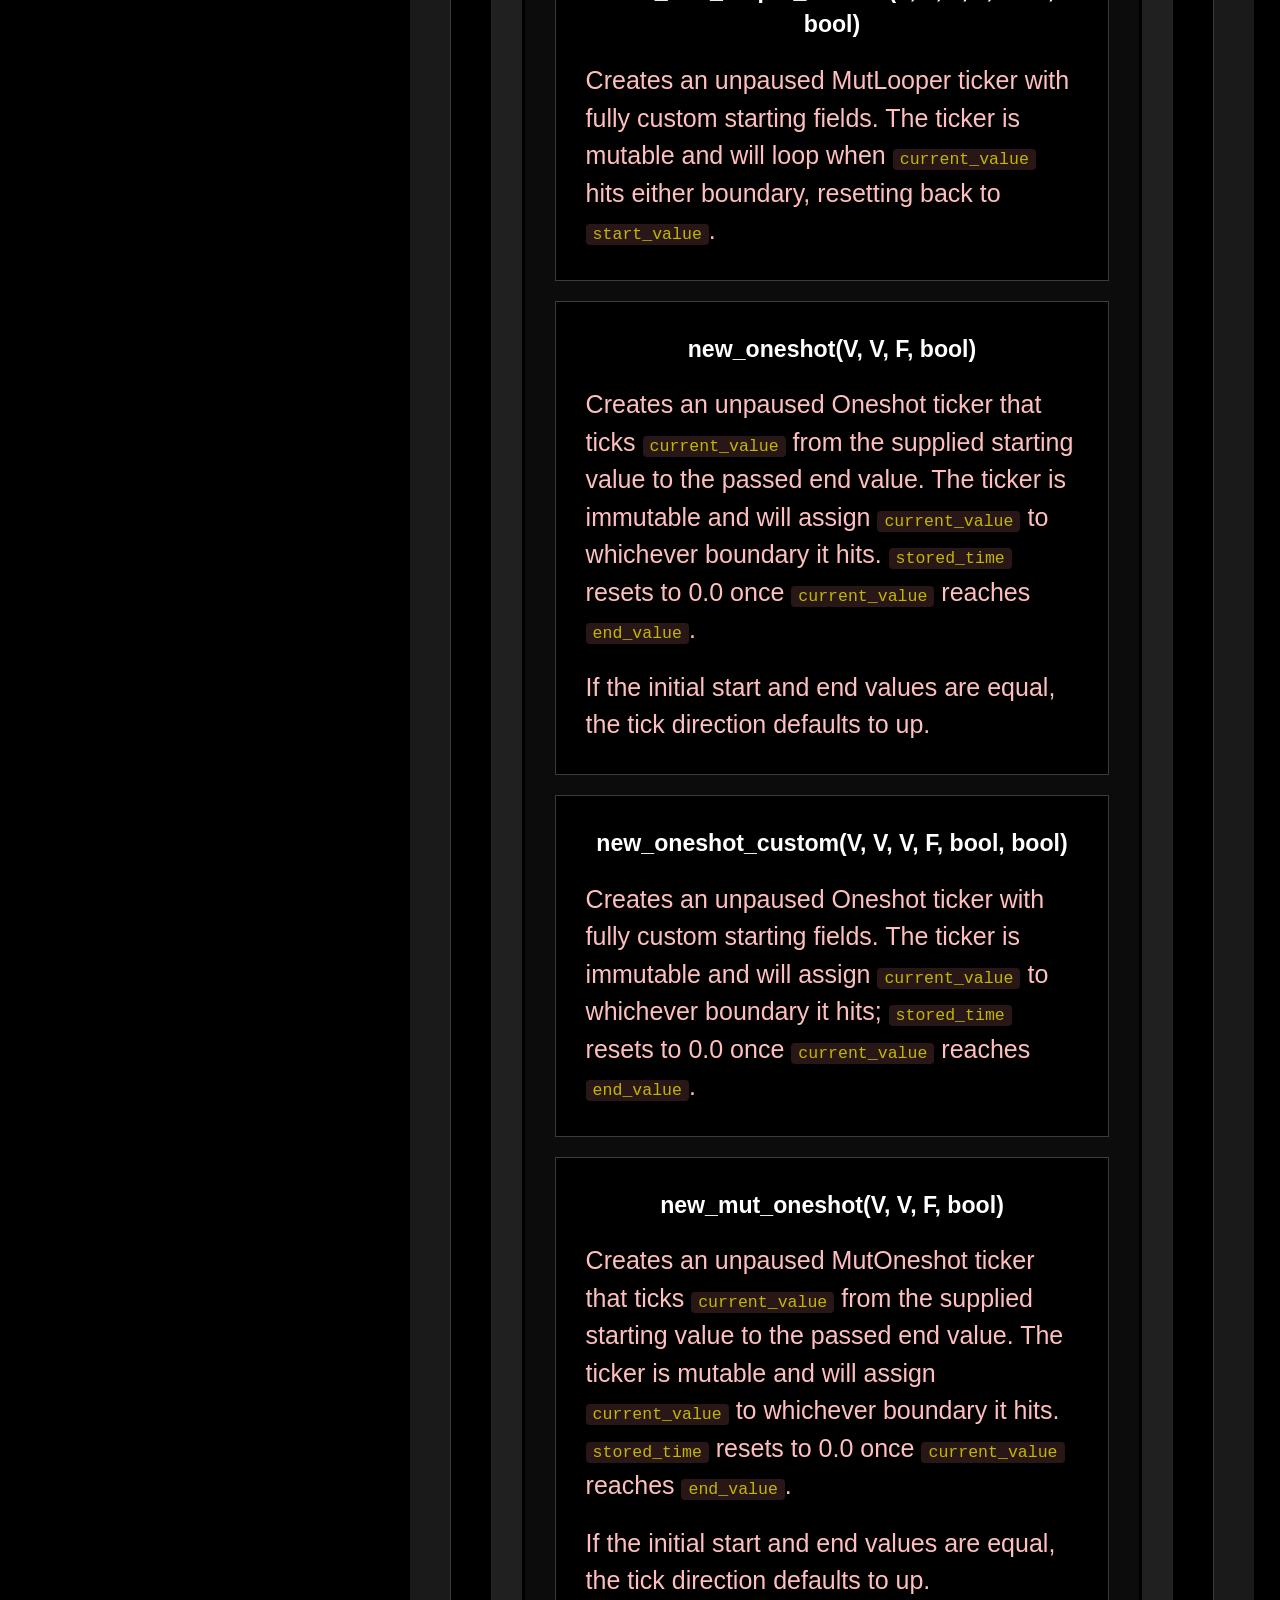
==== commit 71d529d0: "Switched License Type Decided to go with the Zero-Clause BSD since it seems more friendly to just al" ====
--- a/docs/index.html
+++ b/docs/index.html
@@ -162,7 +162,7 @@
             <!-- ============================================================ -->
             <p id="title">Counters README</p>
             <p><b style="color: #ffeeee">COPYRIGHT : <em style="color: #f1f198">&copy; Lane Community College and Kira Ash Stephenson 2026</em></b></p>
-            <p><b style="color: #ffeeee">LICENSE : <em style="color: #f1f198">Apache 2.0</em></b></p>
+            <p><b style="color: #ffeeee">LICENSE : <em style="color: #f1f198">Zero-Clause BSD</em></b></p>
             <p>Counters is a library of custom types that can be used to handle time or generalized counting.</p>
             <p>If you enjoy negative numbers, an easy way to grab digits, and like to manage the memory of your types, then I encourage you to read on and explore the <a href="https://docs.rs/mirth_engine_tickers" target="_blank" rel="noopener noreferrer">docs.rs page</a> for the package if you get the time.  Fair warning, the <a href="https://docs.rs/mirth_engine_tickers" target="_blank" rel="noopener noreferrer">docs.rs page</a> will ultimately contain more information than this README.  This is due to the fact that it's purposed to help explain things while actively coding with the types in this package.  The README is more organized and purposed for summary, all at the cost of less explanation.</p>
             <p>Lastly, if you'd like to see these types in action within a real-world example then feel free to head over to this <a href="https://github.com/Mirth-Development/mirth_engine_counters" target="_blank" rel="noopener noreferrer">repository</a> where the types in this package are slightly reimplemented to be used inside the Bevy game engine.</p>
@@ -227,7 +227,7 @@
                     <p>"Time" here is intentionally generic — <code>.tick()</code> doesn't assume seconds, frames, or any specific unit. It just compares whatever delta you feed <code>.tick()</code> against <code>time_interval</code> and advances <code>current_value</code> accordingly, which is what lets the same ticker logic drive a frame-timed cooldown, a world clock, or anything else that changes over some unit of "time".</p>
                     <p>A ticker's unit of time will be equal to the unit of the number you pass into its .tick() call(s).</p>
                     <br>
-                    
+
                     <!-- Important Things To Know About Ticker -->
                     <p id="important-things-to-know-about-ticker" style="text-align: center"><b>Important Things To Know About Ticker</b></p>
                     <ul>
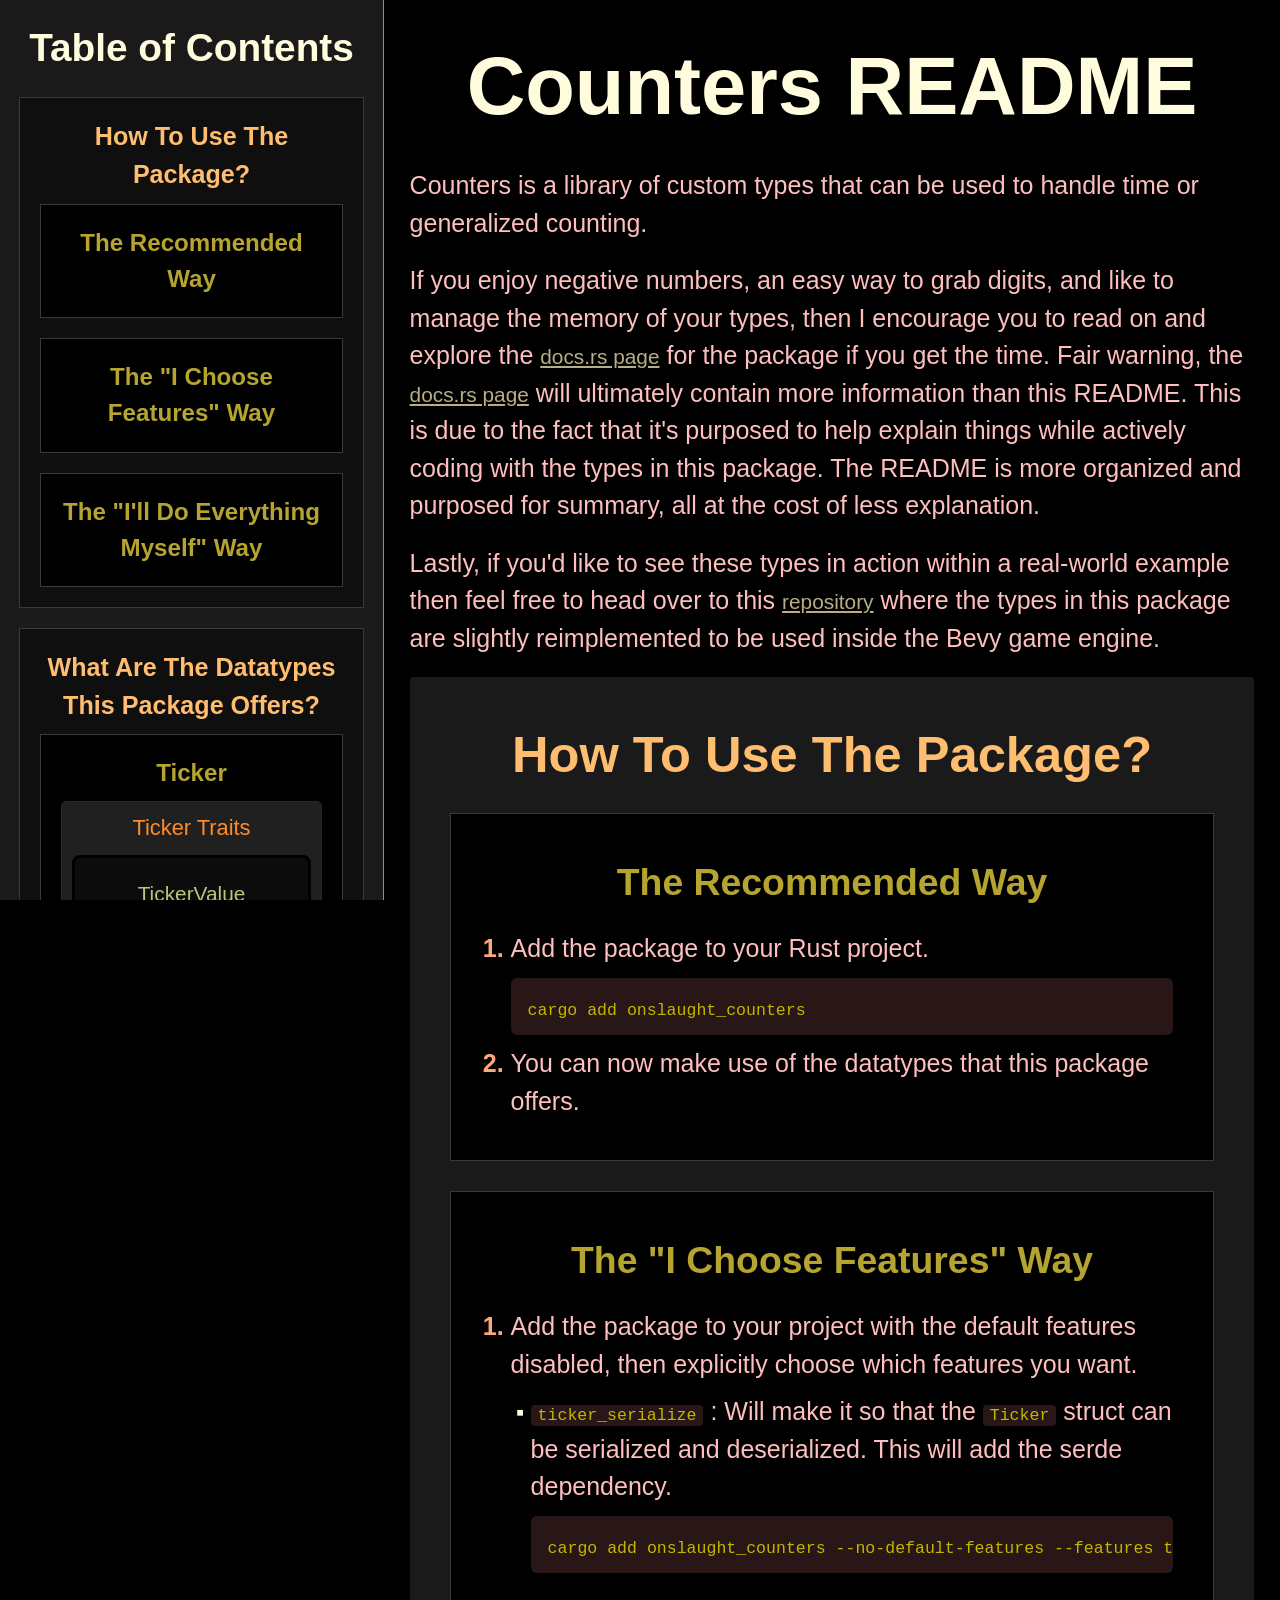
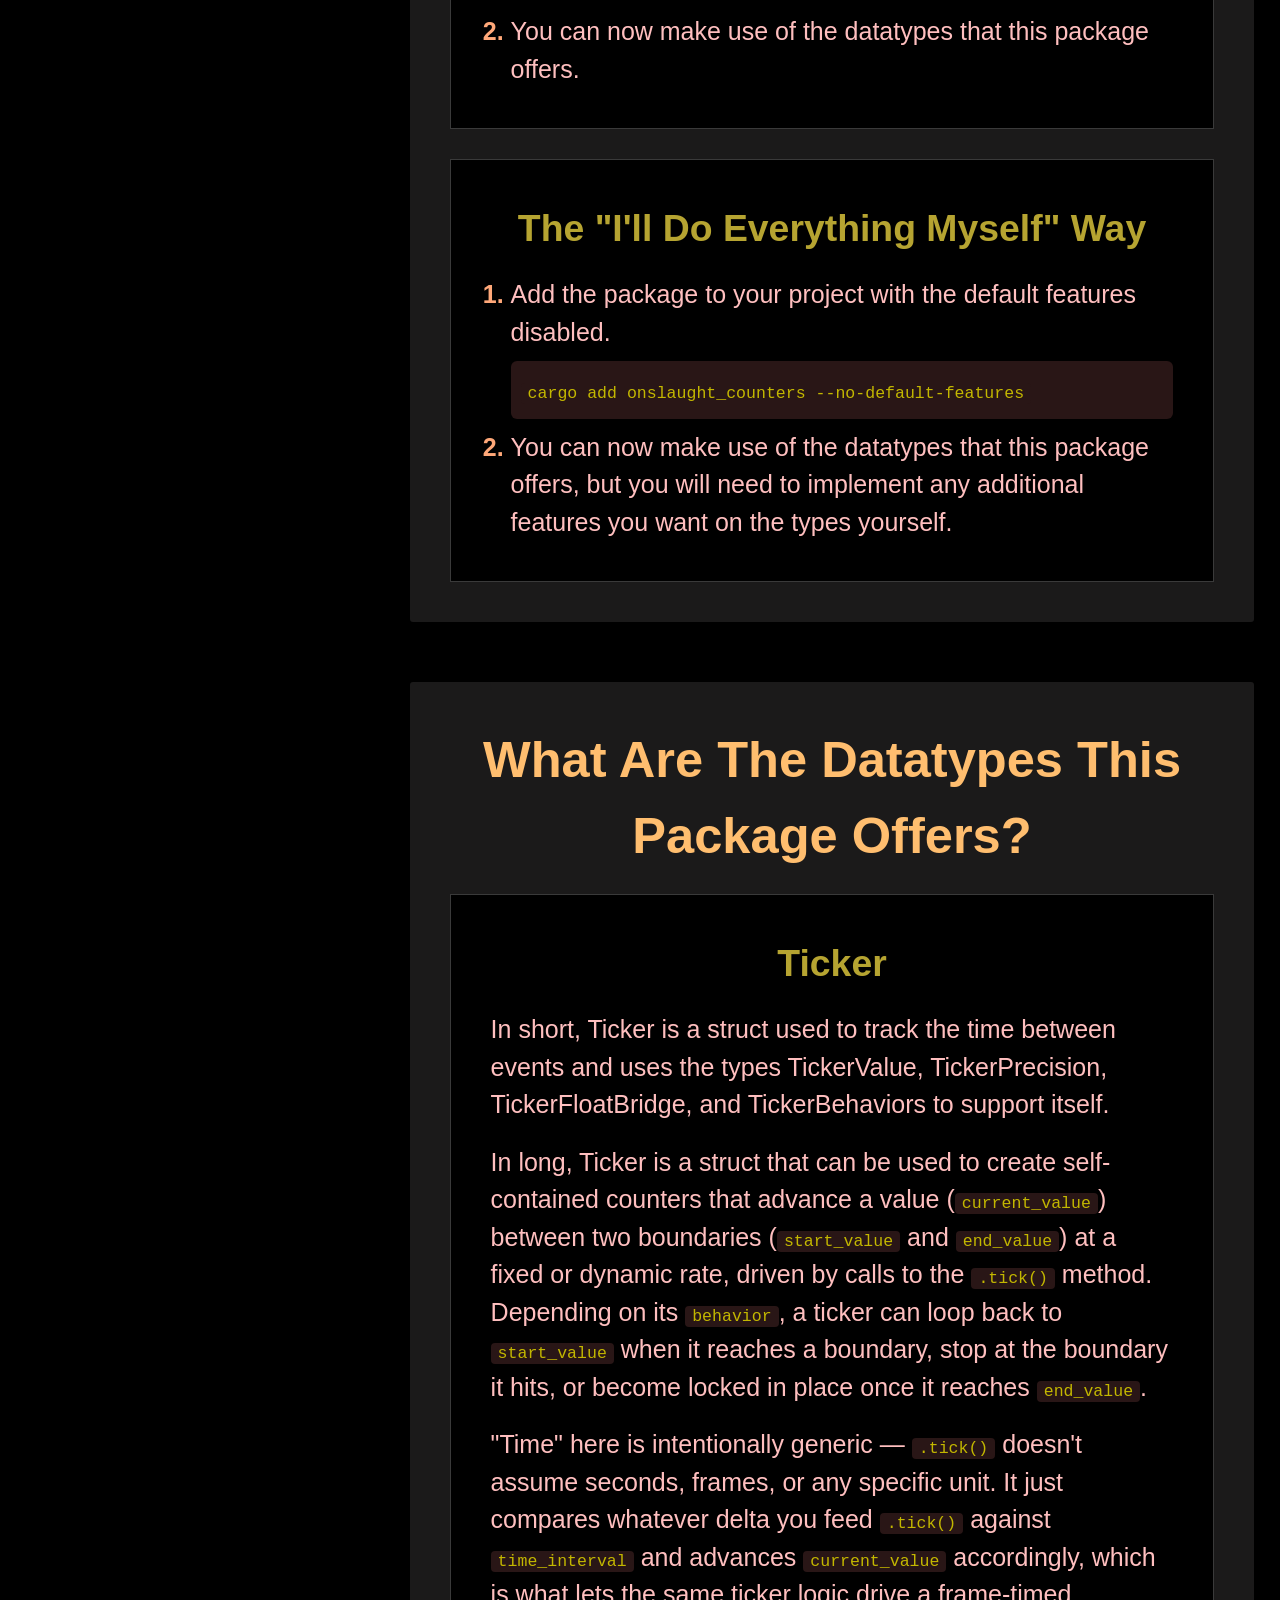
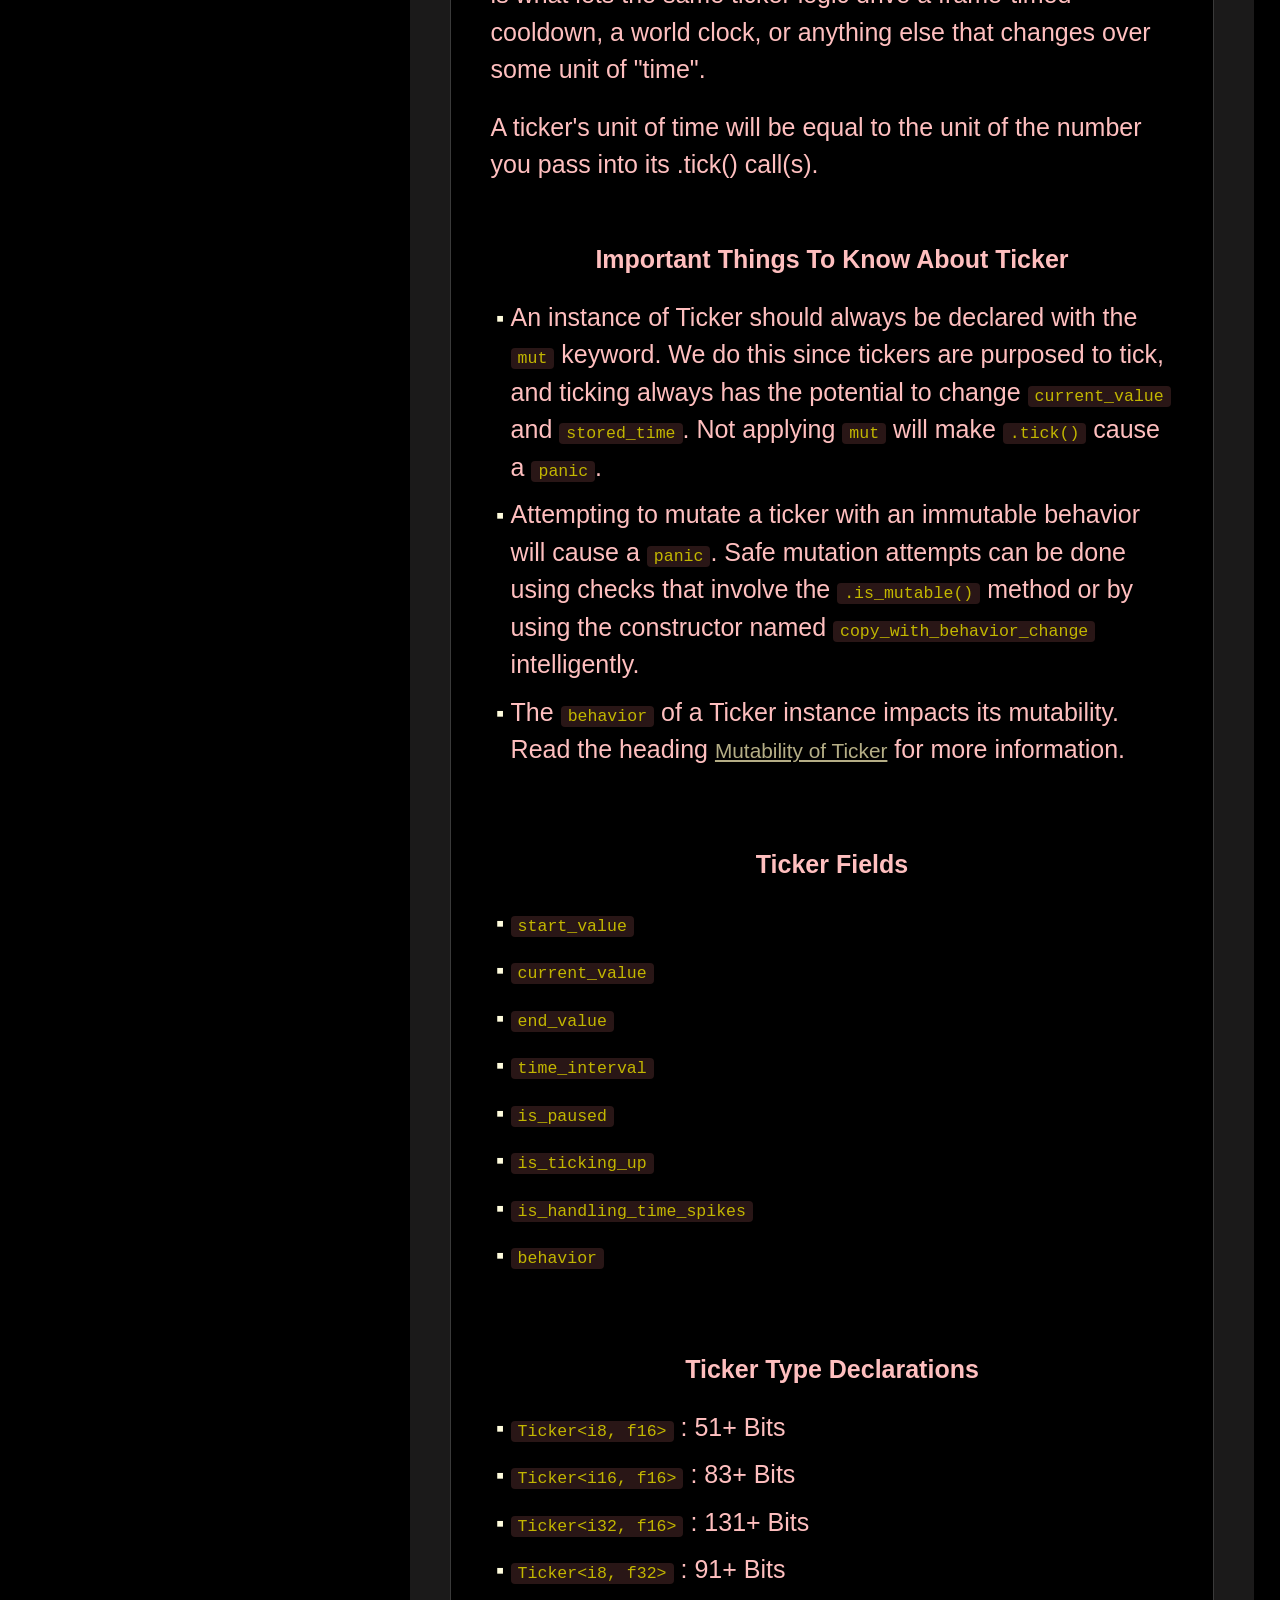
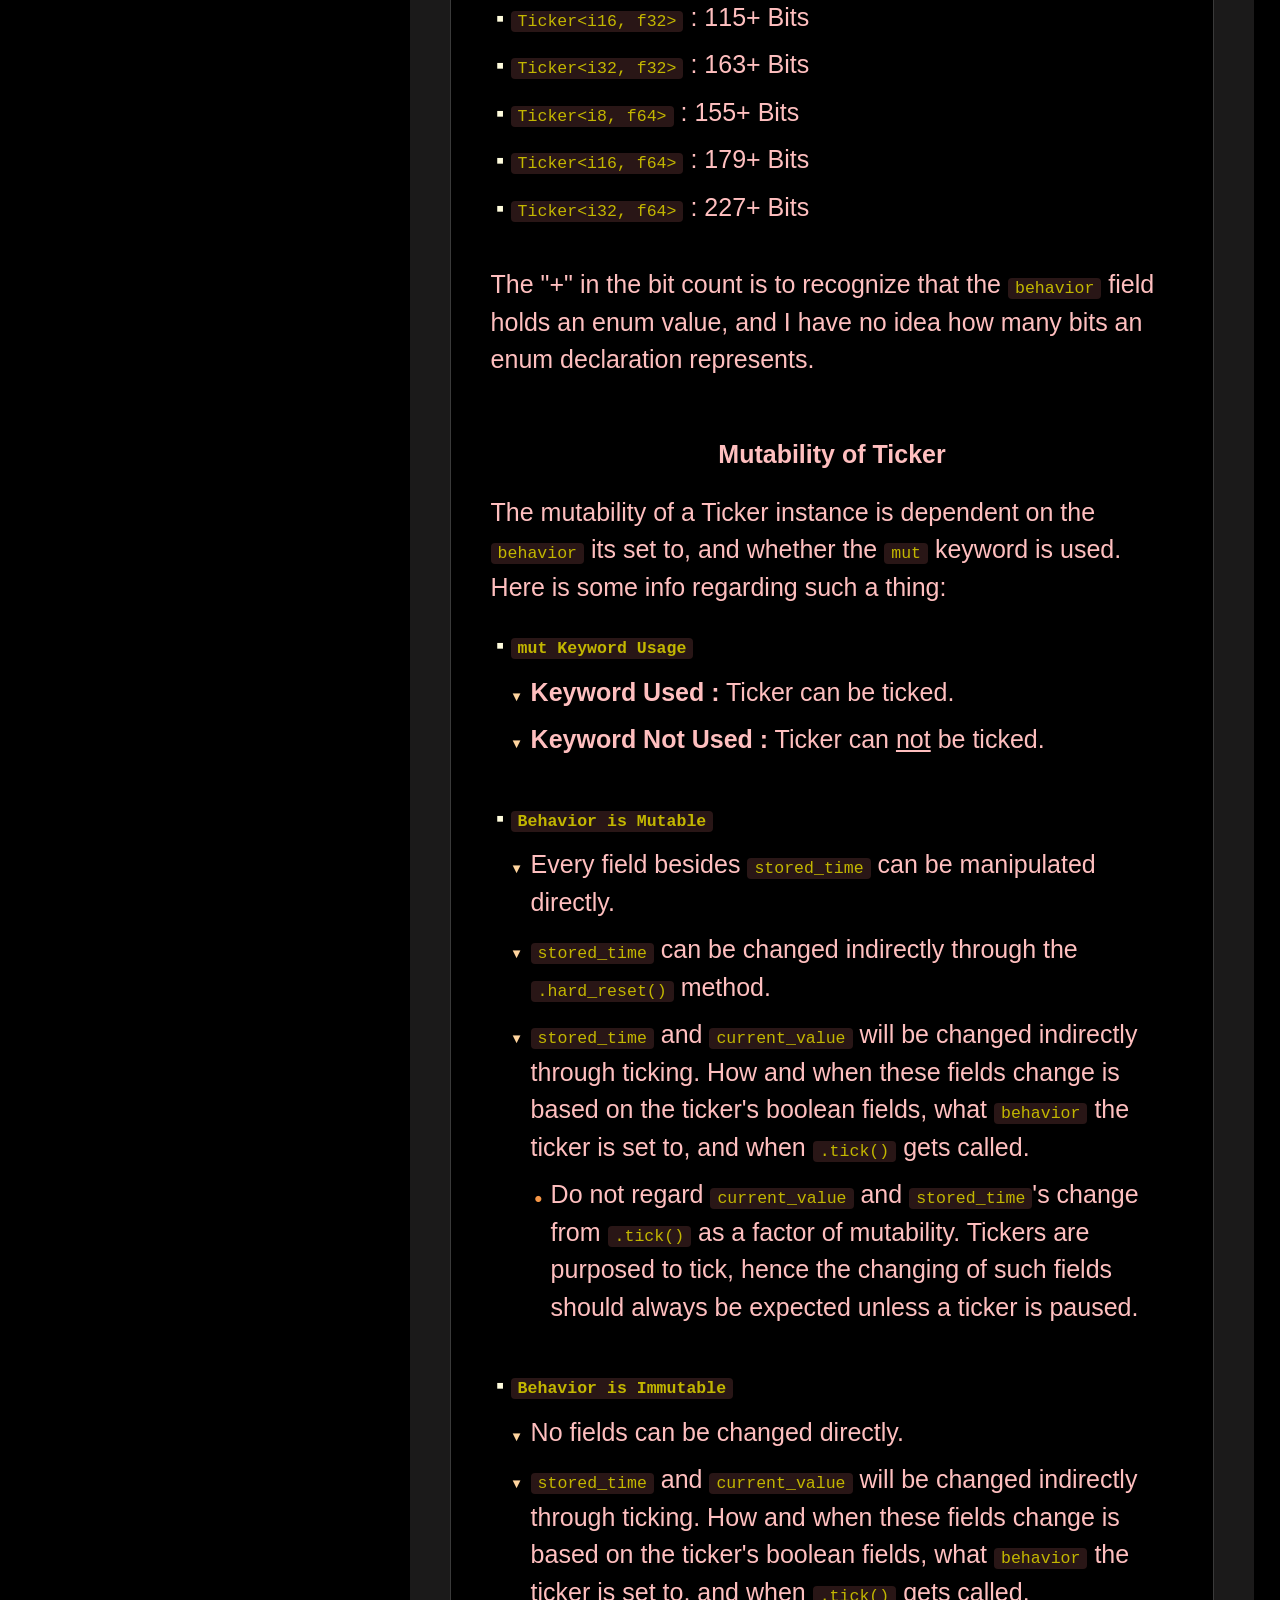
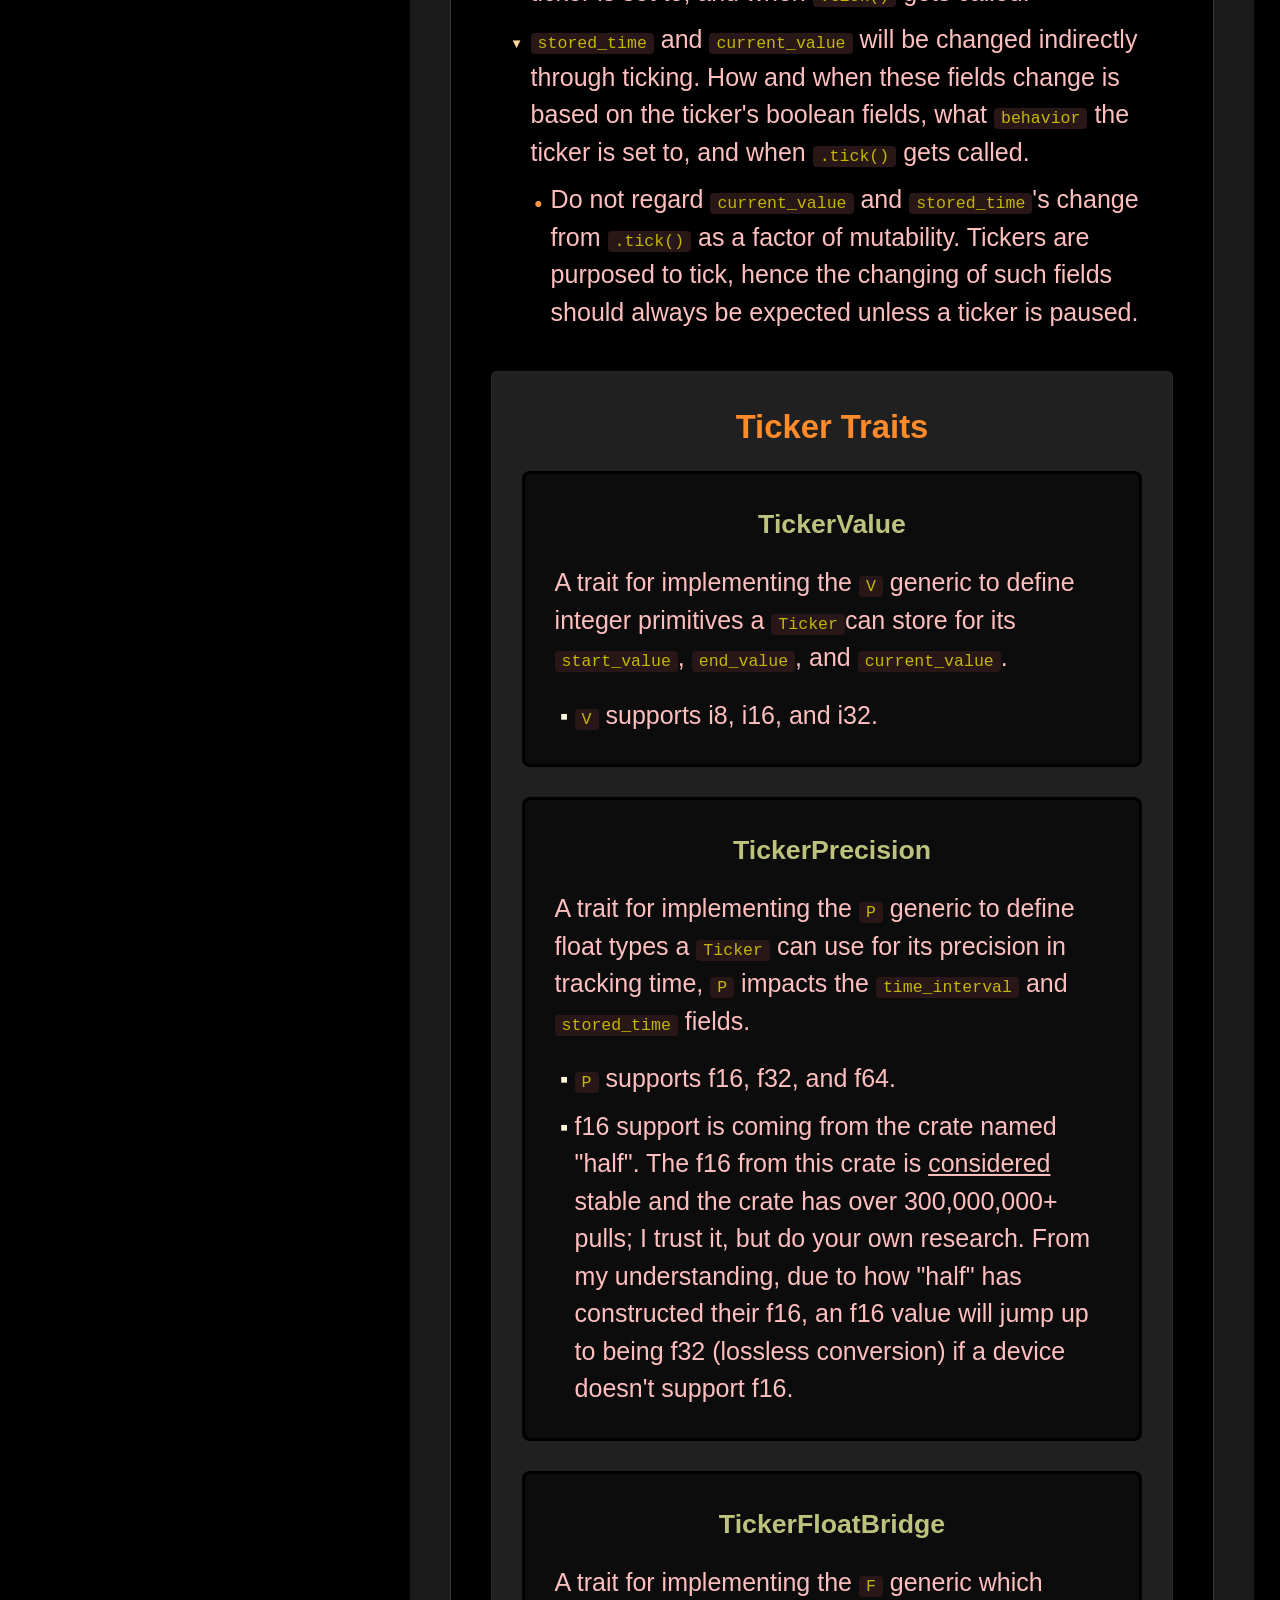
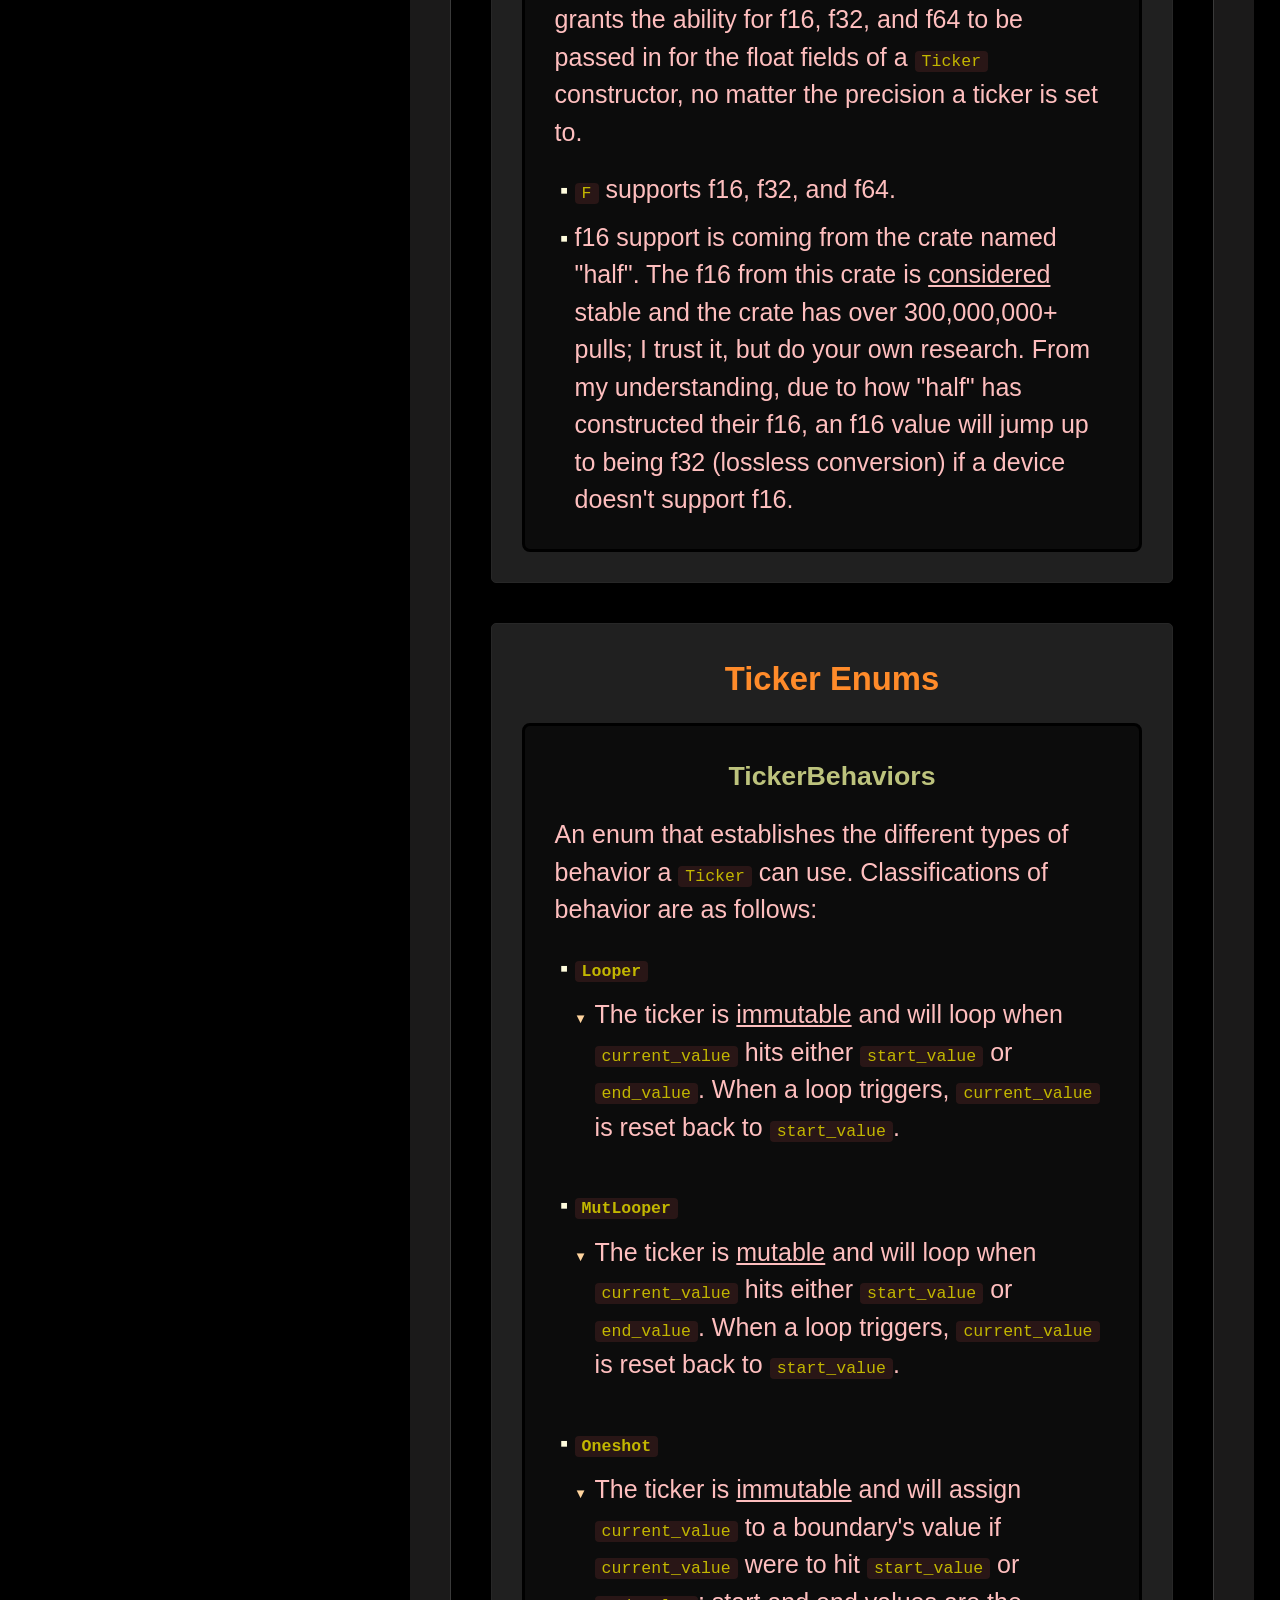
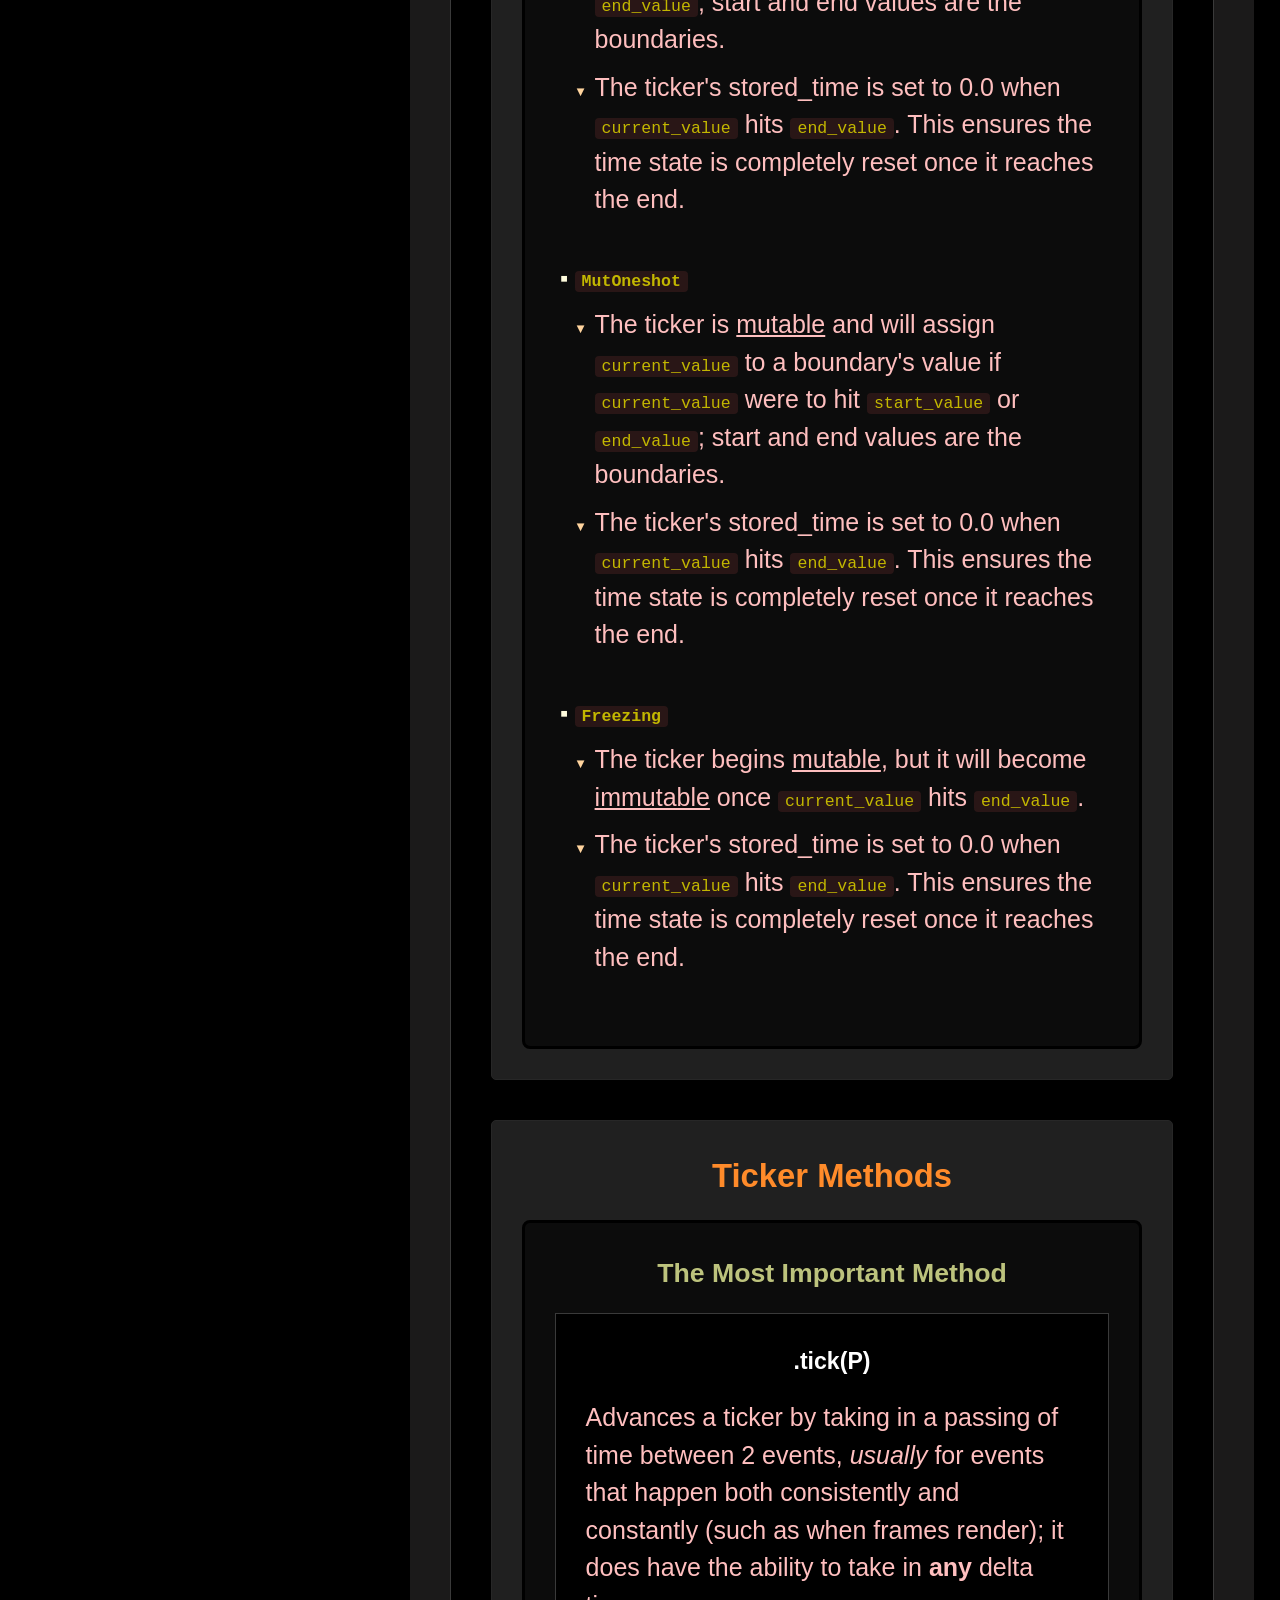
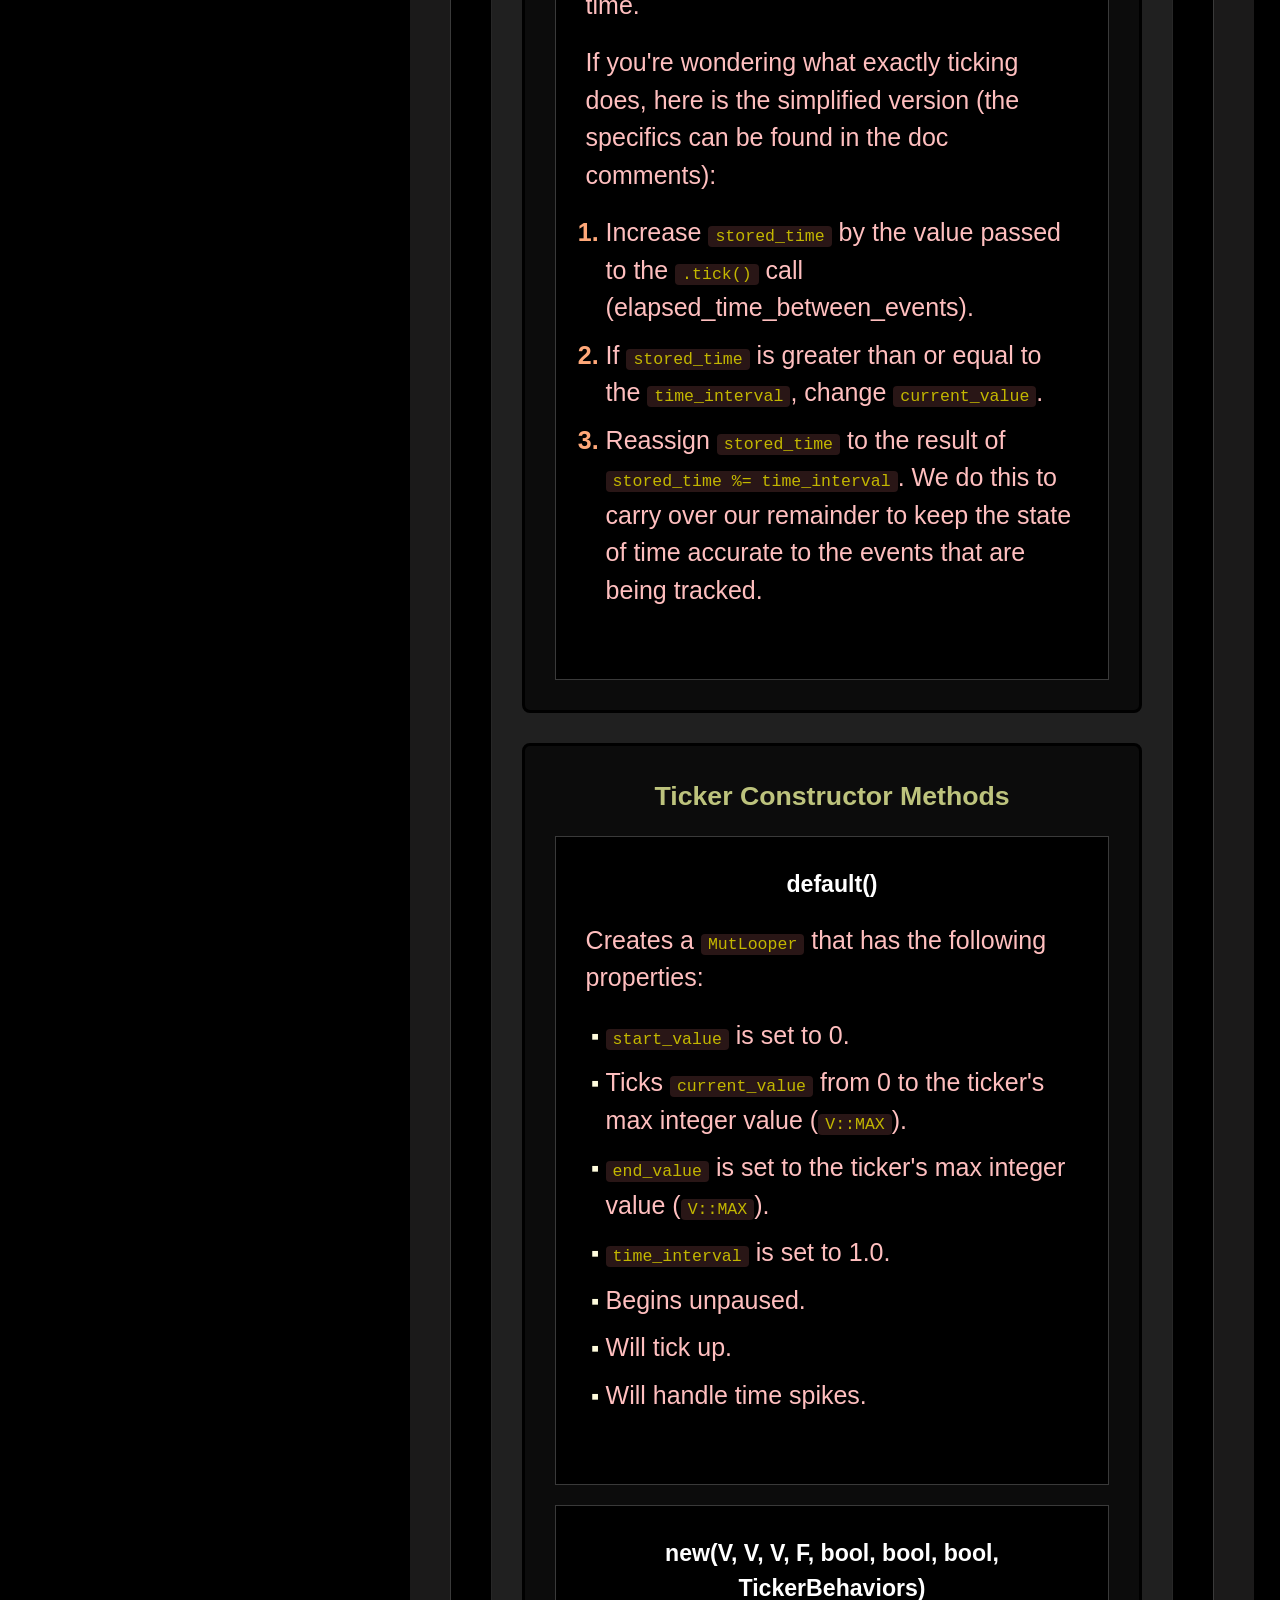
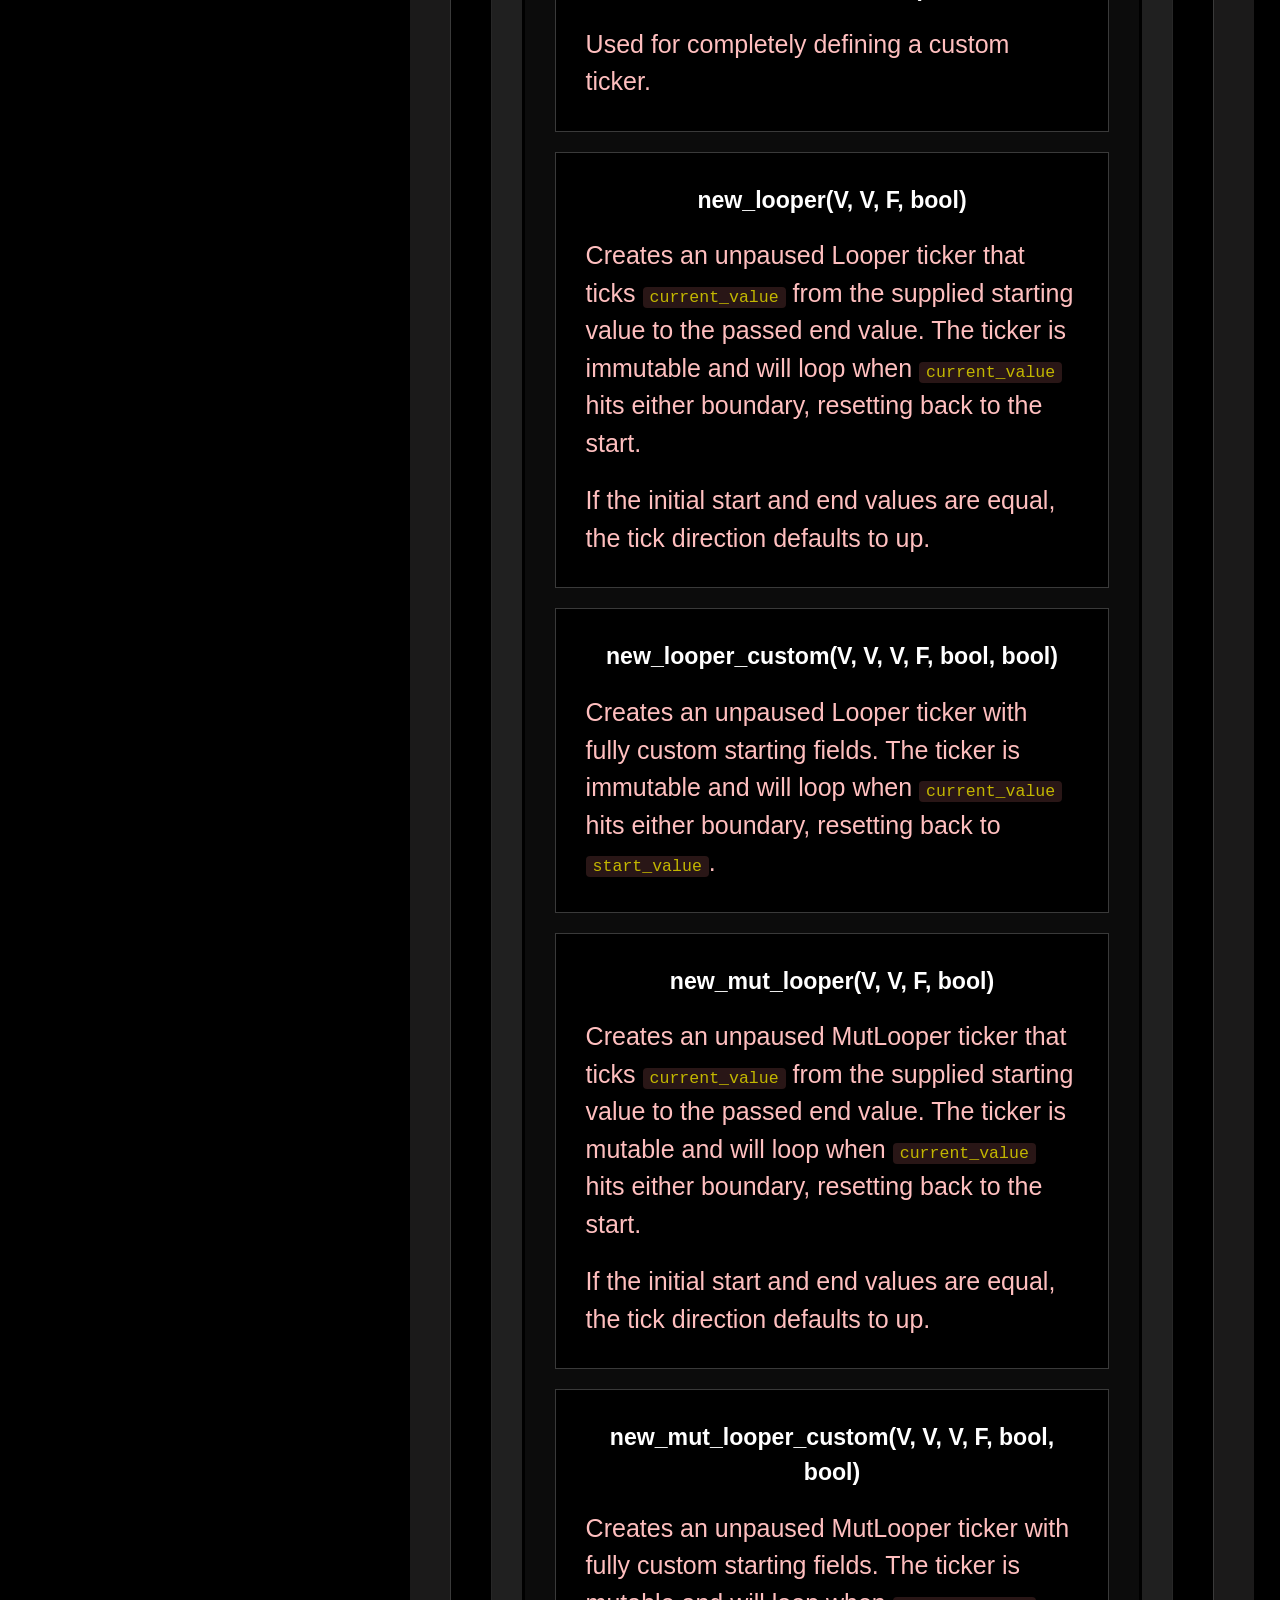
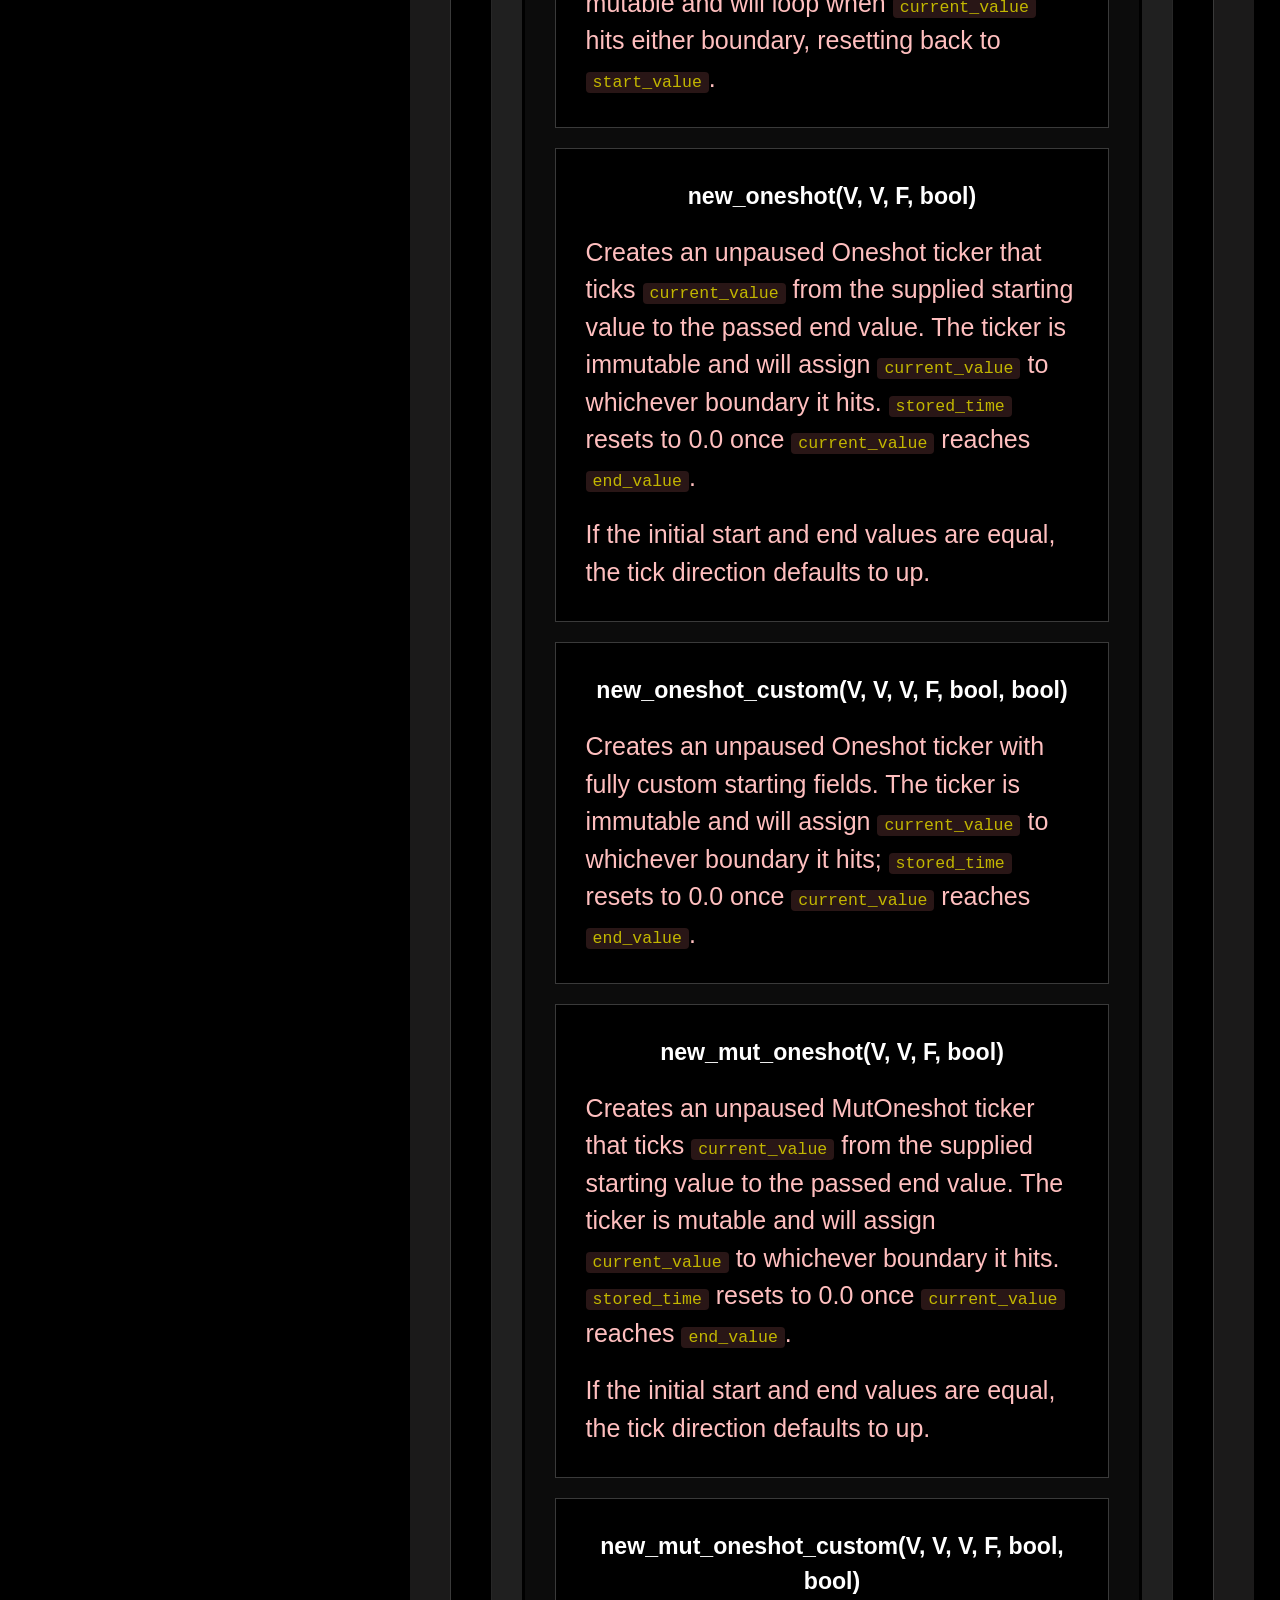
==== commit c81ec195: "Baked Copyright Into License Made it so that the copyright information is now in one place, makes ma" ====
--- a/docs/index.html
+++ b/docs/index.html
@@ -161,8 +161,6 @@
             <!-- INTRODUCTION                                                 -->
             <!-- ============================================================ -->
             <p id="title">Counters README</p>
-            <p><b style="color: #ffeeee">COPYRIGHT : <em style="color: #f1f198">&copy; Lane Community College and Kira Ash Stephenson 2026</em></b></p>
-            <p><b style="color: #ffeeee">LICENSE : <em style="color: #f1f198">Zero-Clause BSD</em></b></p>
             <p>Counters is a library of custom types that can be used to handle time or generalized counting.</p>
             <p>If you enjoy negative numbers, an easy way to grab digits, and like to manage the memory of your types, then I encourage you to read on and explore the <a href="https://docs.rs/mirth_engine_tickers" target="_blank" rel="noopener noreferrer">docs.rs page</a> for the package if you get the time.  Fair warning, the <a href="https://docs.rs/mirth_engine_tickers" target="_blank" rel="noopener noreferrer">docs.rs page</a> will ultimately contain more information than this README.  This is due to the fact that it's purposed to help explain things while actively coding with the types in this package.  The README is more organized and purposed for summary, all at the cost of less explanation.</p>
             <p>Lastly, if you'd like to see these types in action within a real-world example then feel free to head over to this <a href="https://github.com/Mirth-Development/mirth_engine_counters" target="_blank" rel="noopener noreferrer">repository</a> where the types in this package are slightly reimplemented to be used inside the Bevy game engine.</p>
